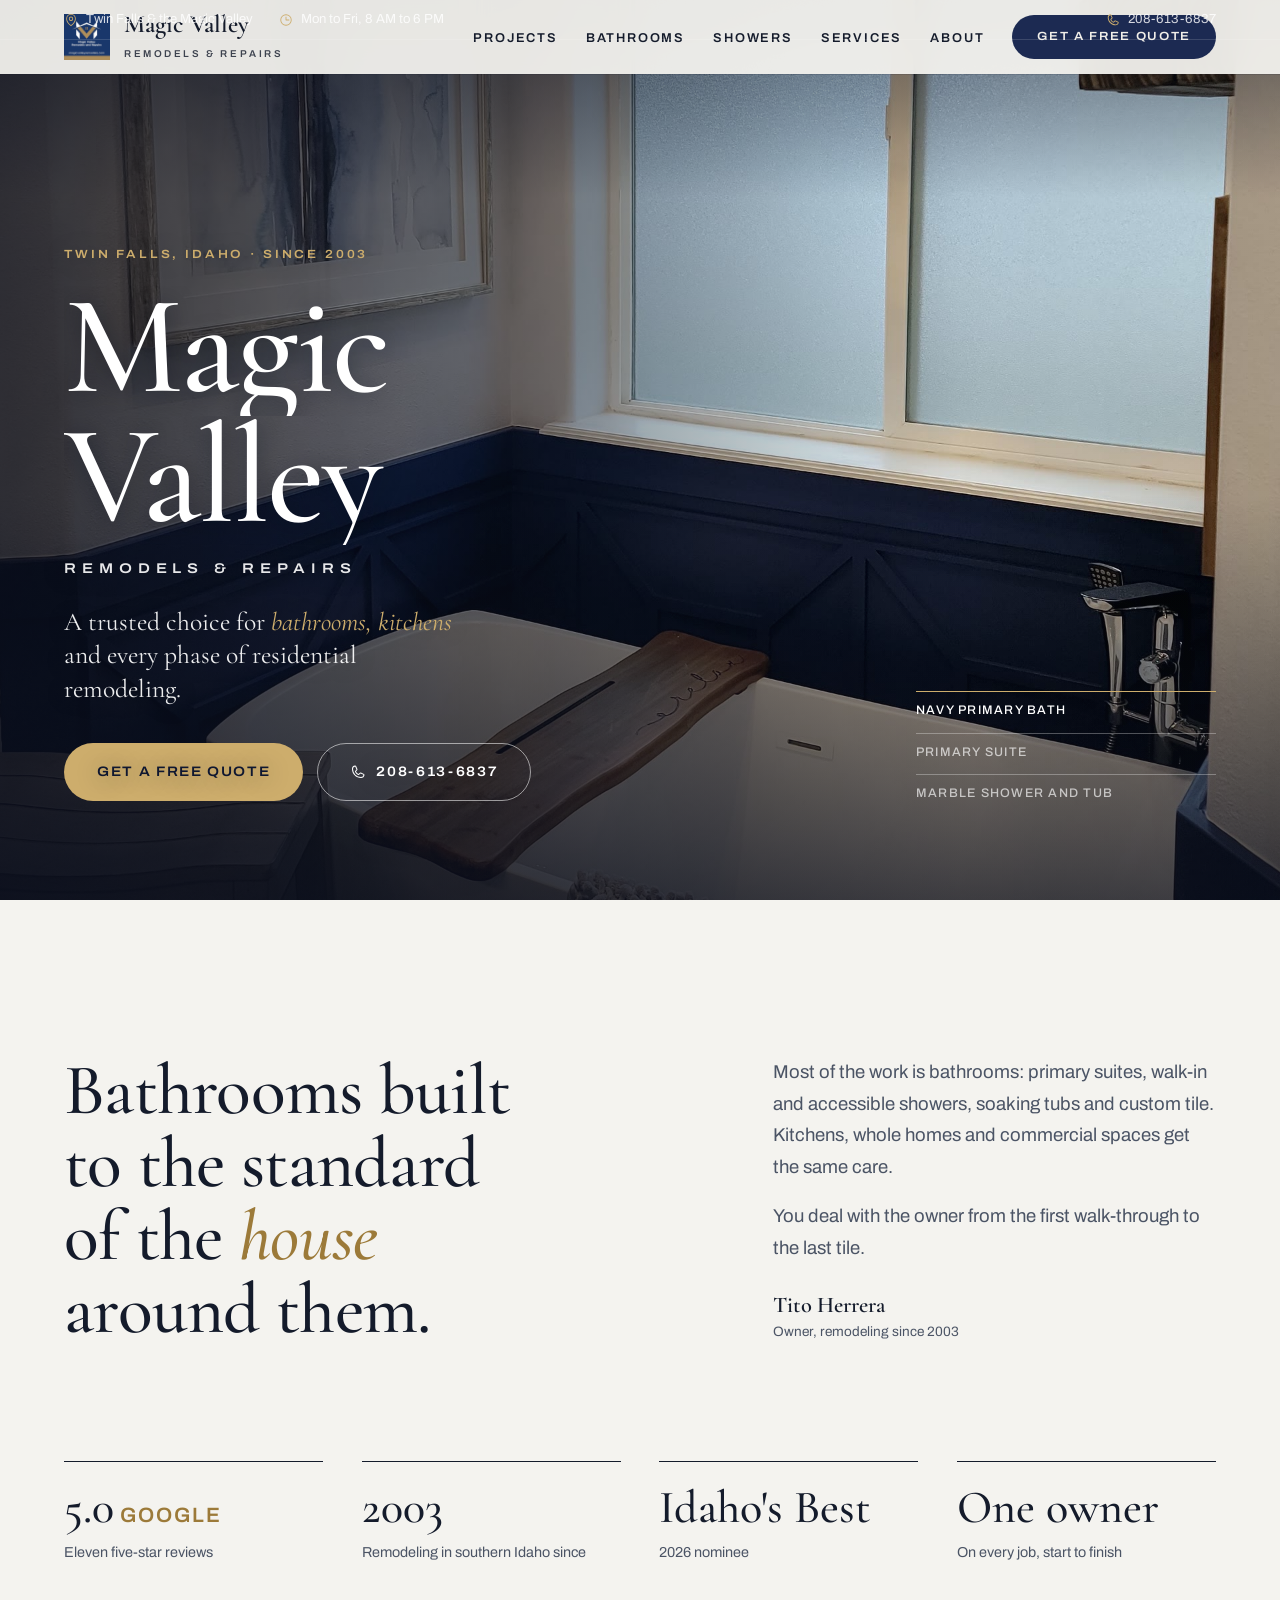
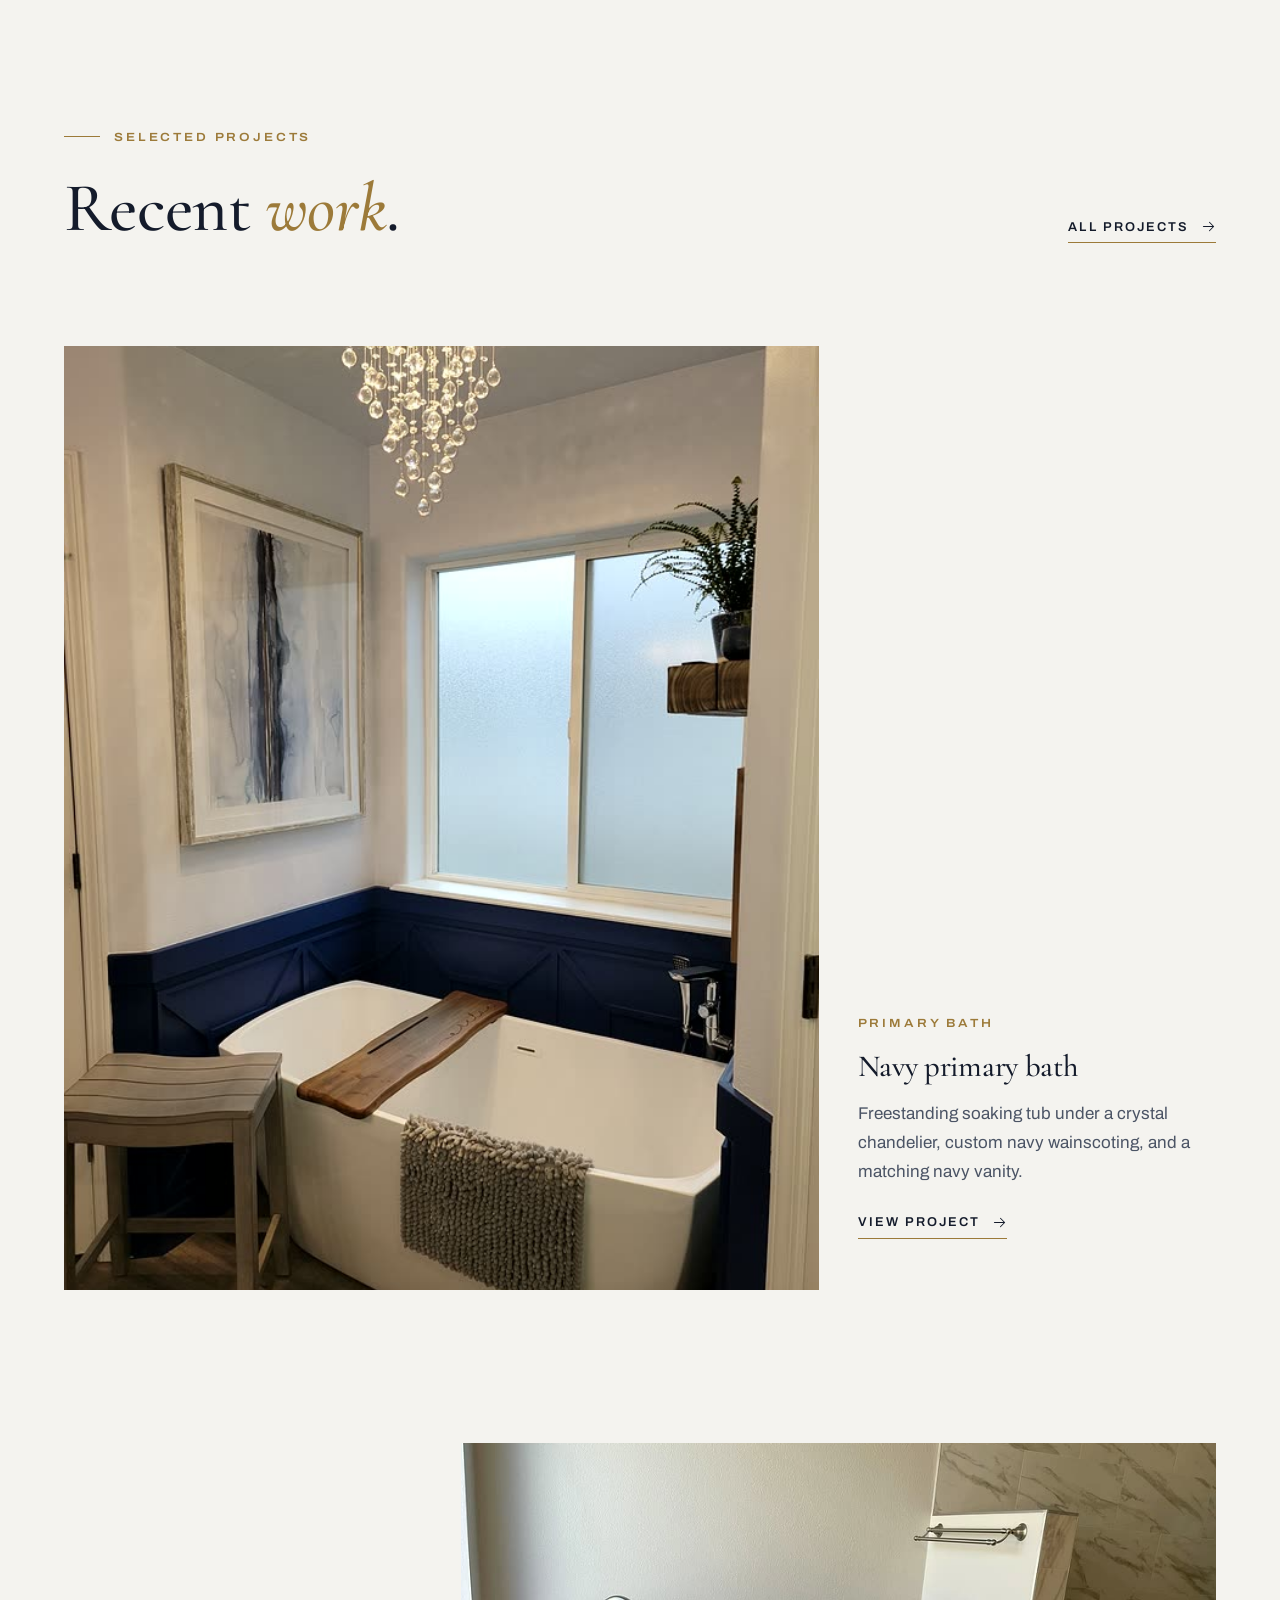
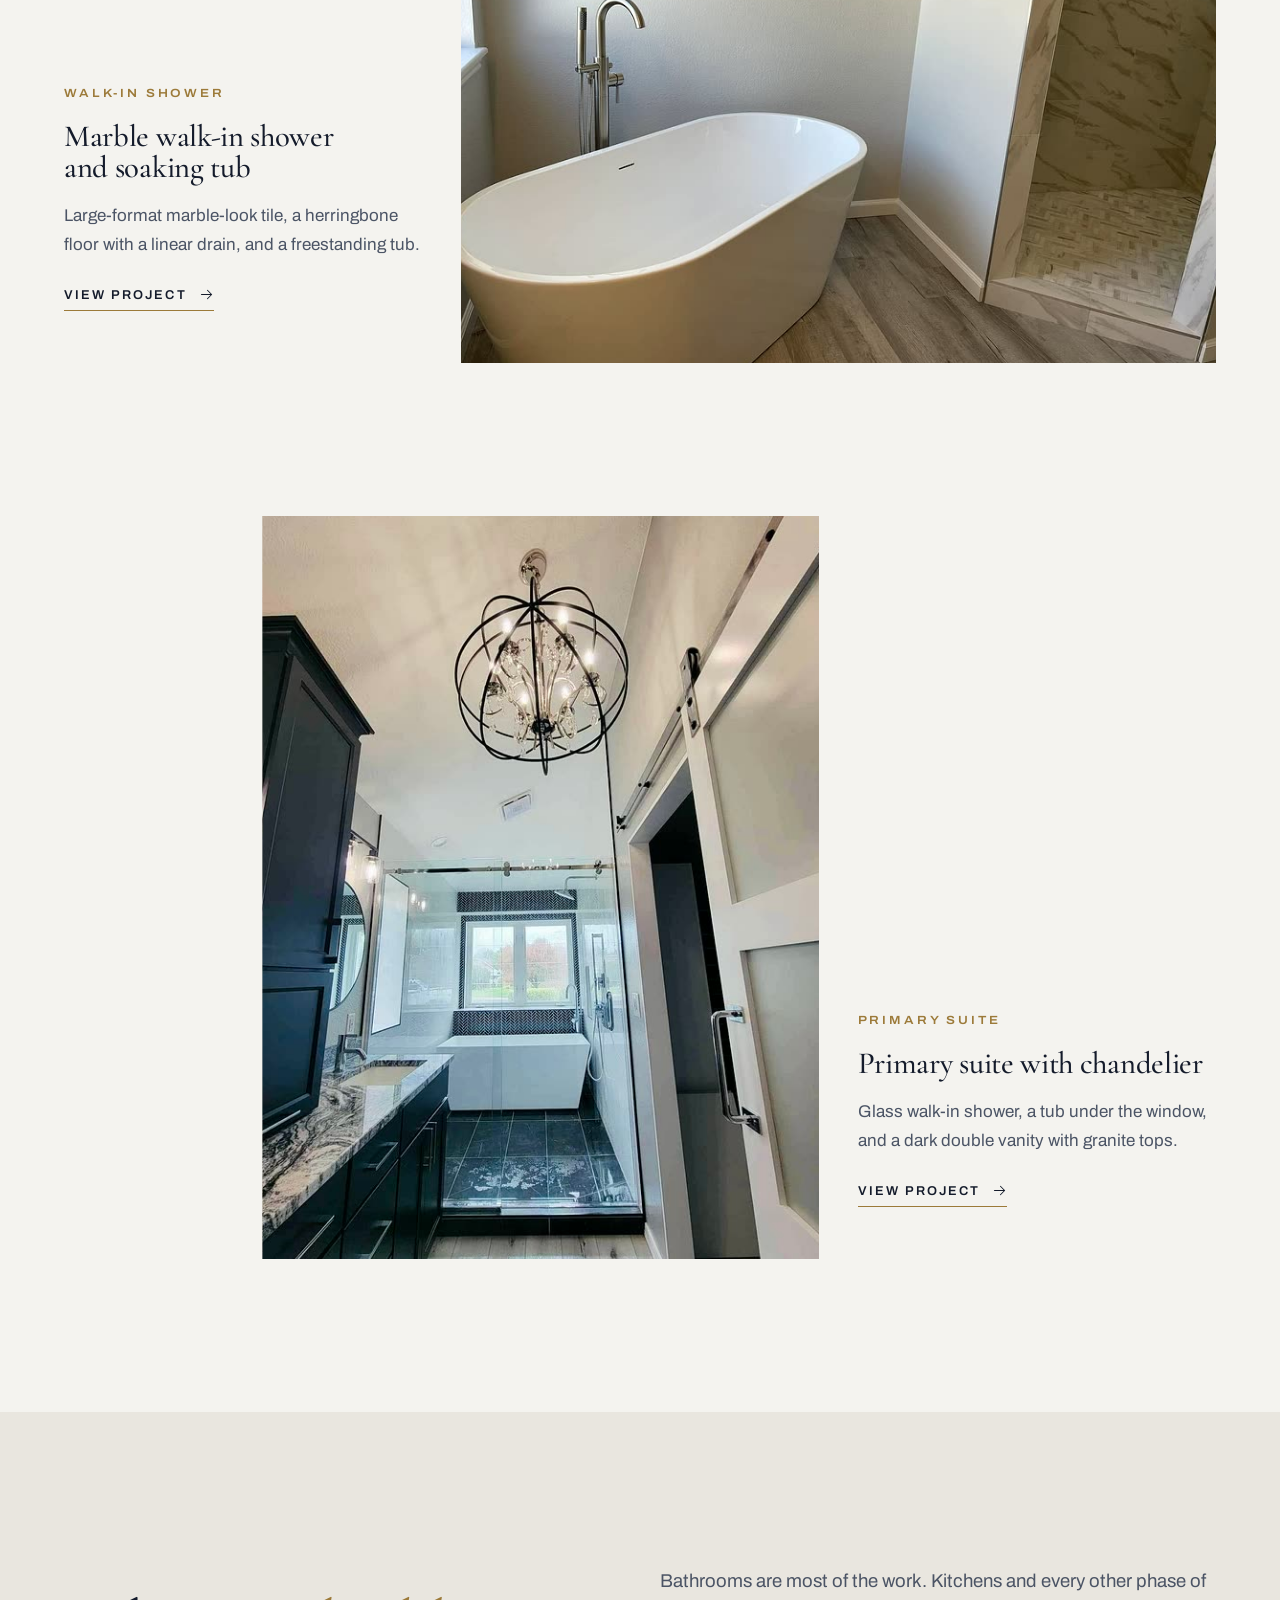
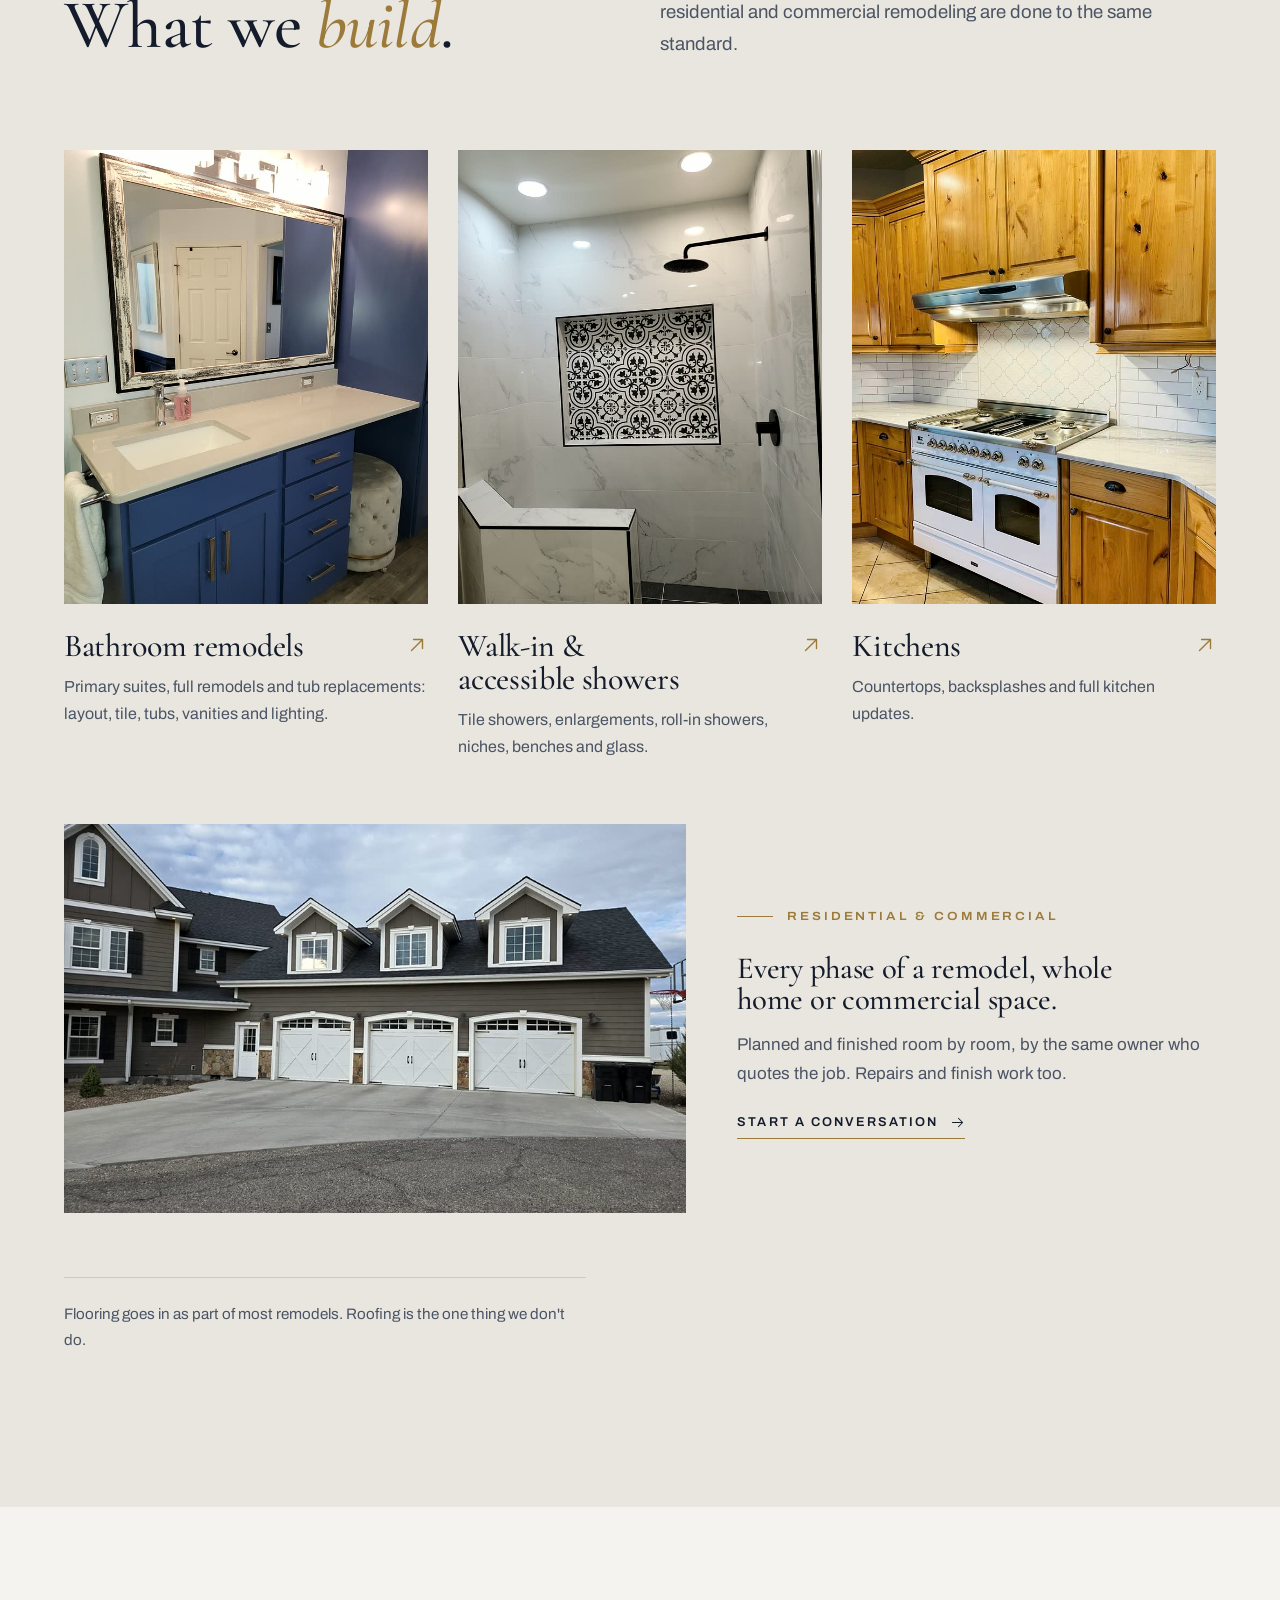
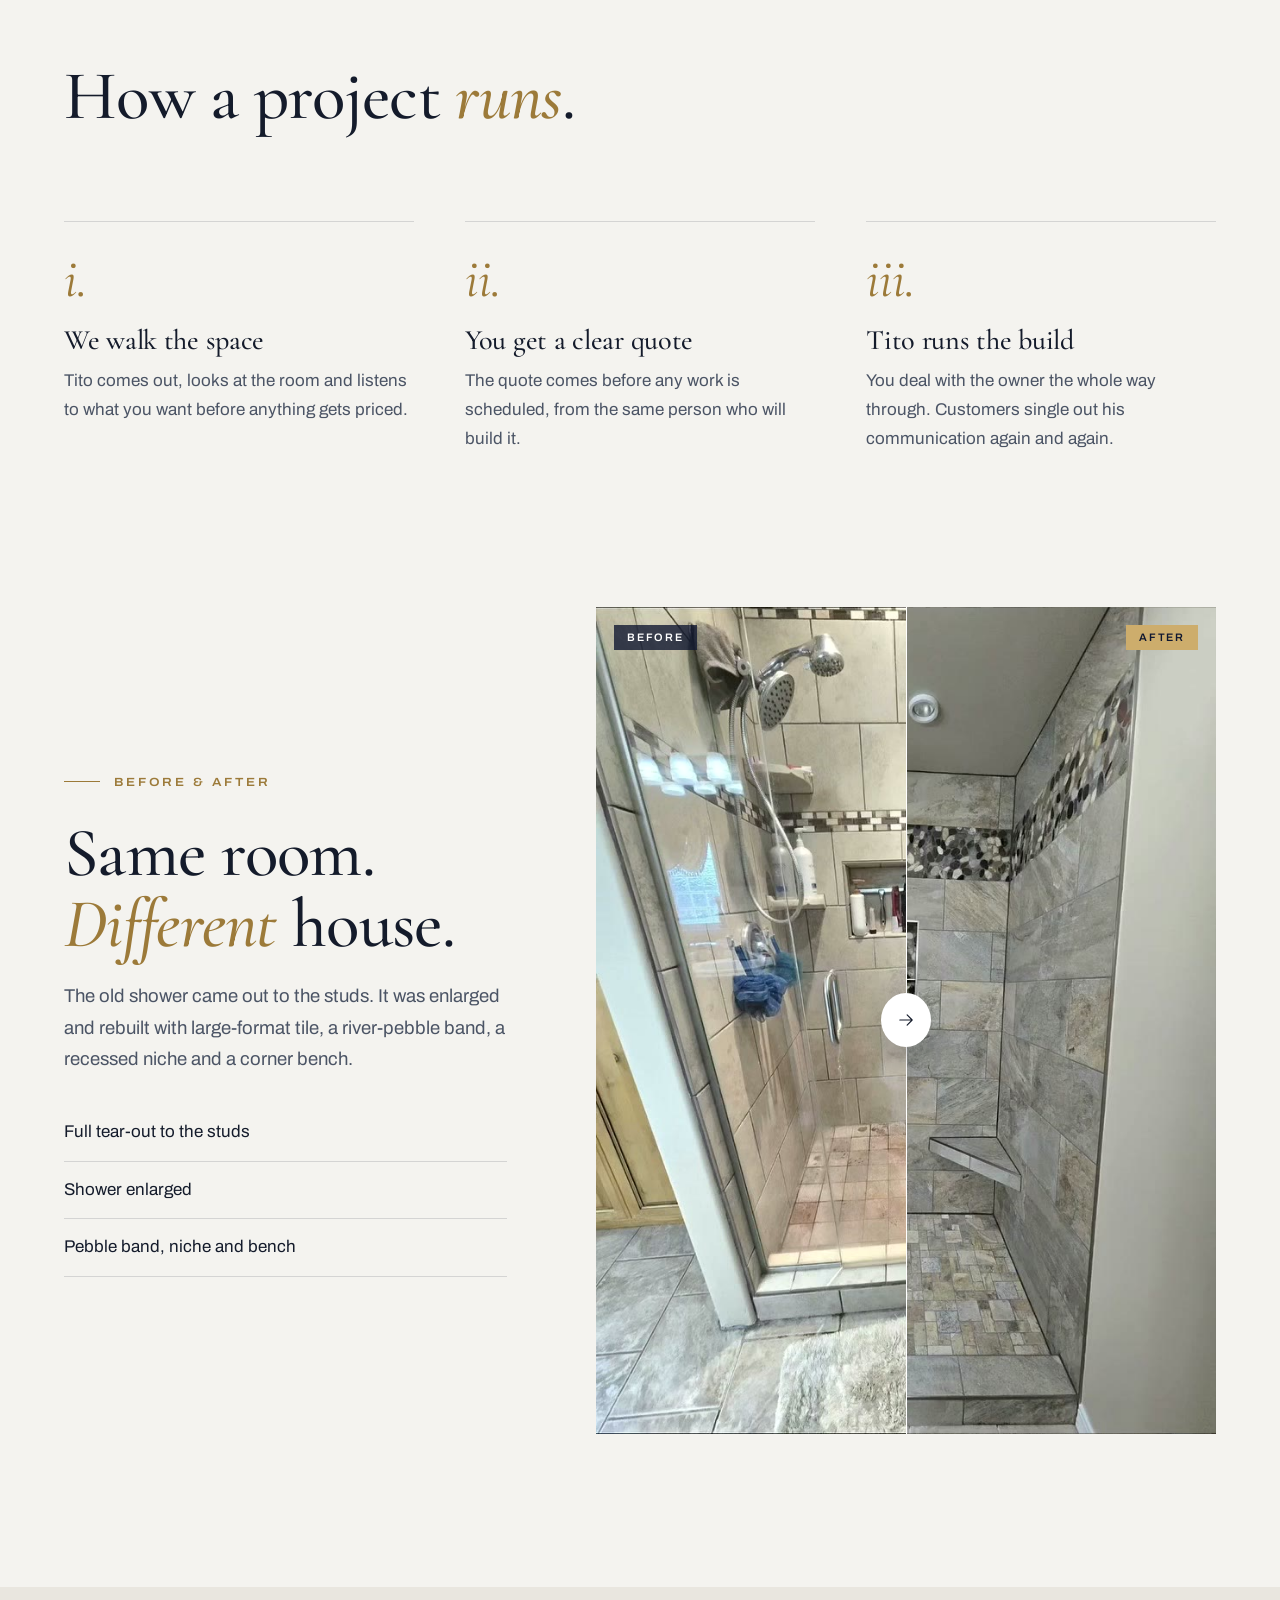
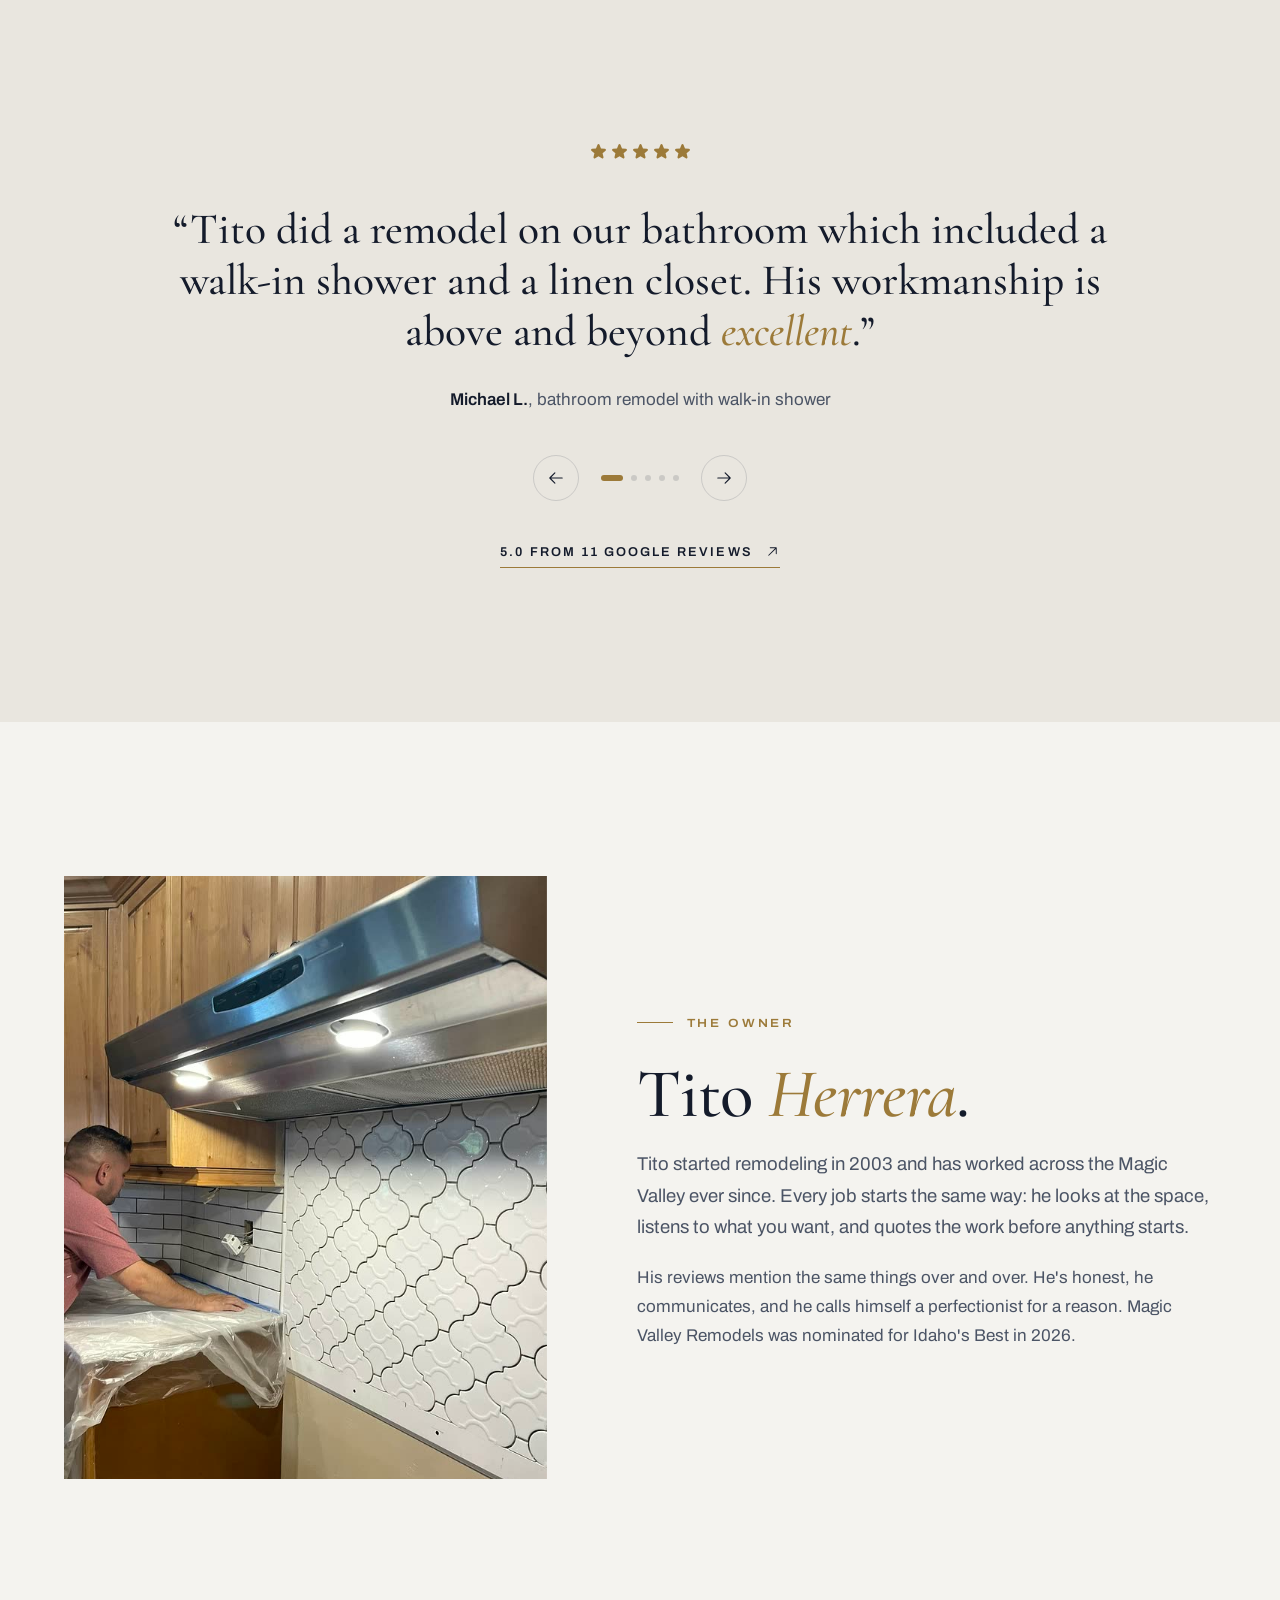
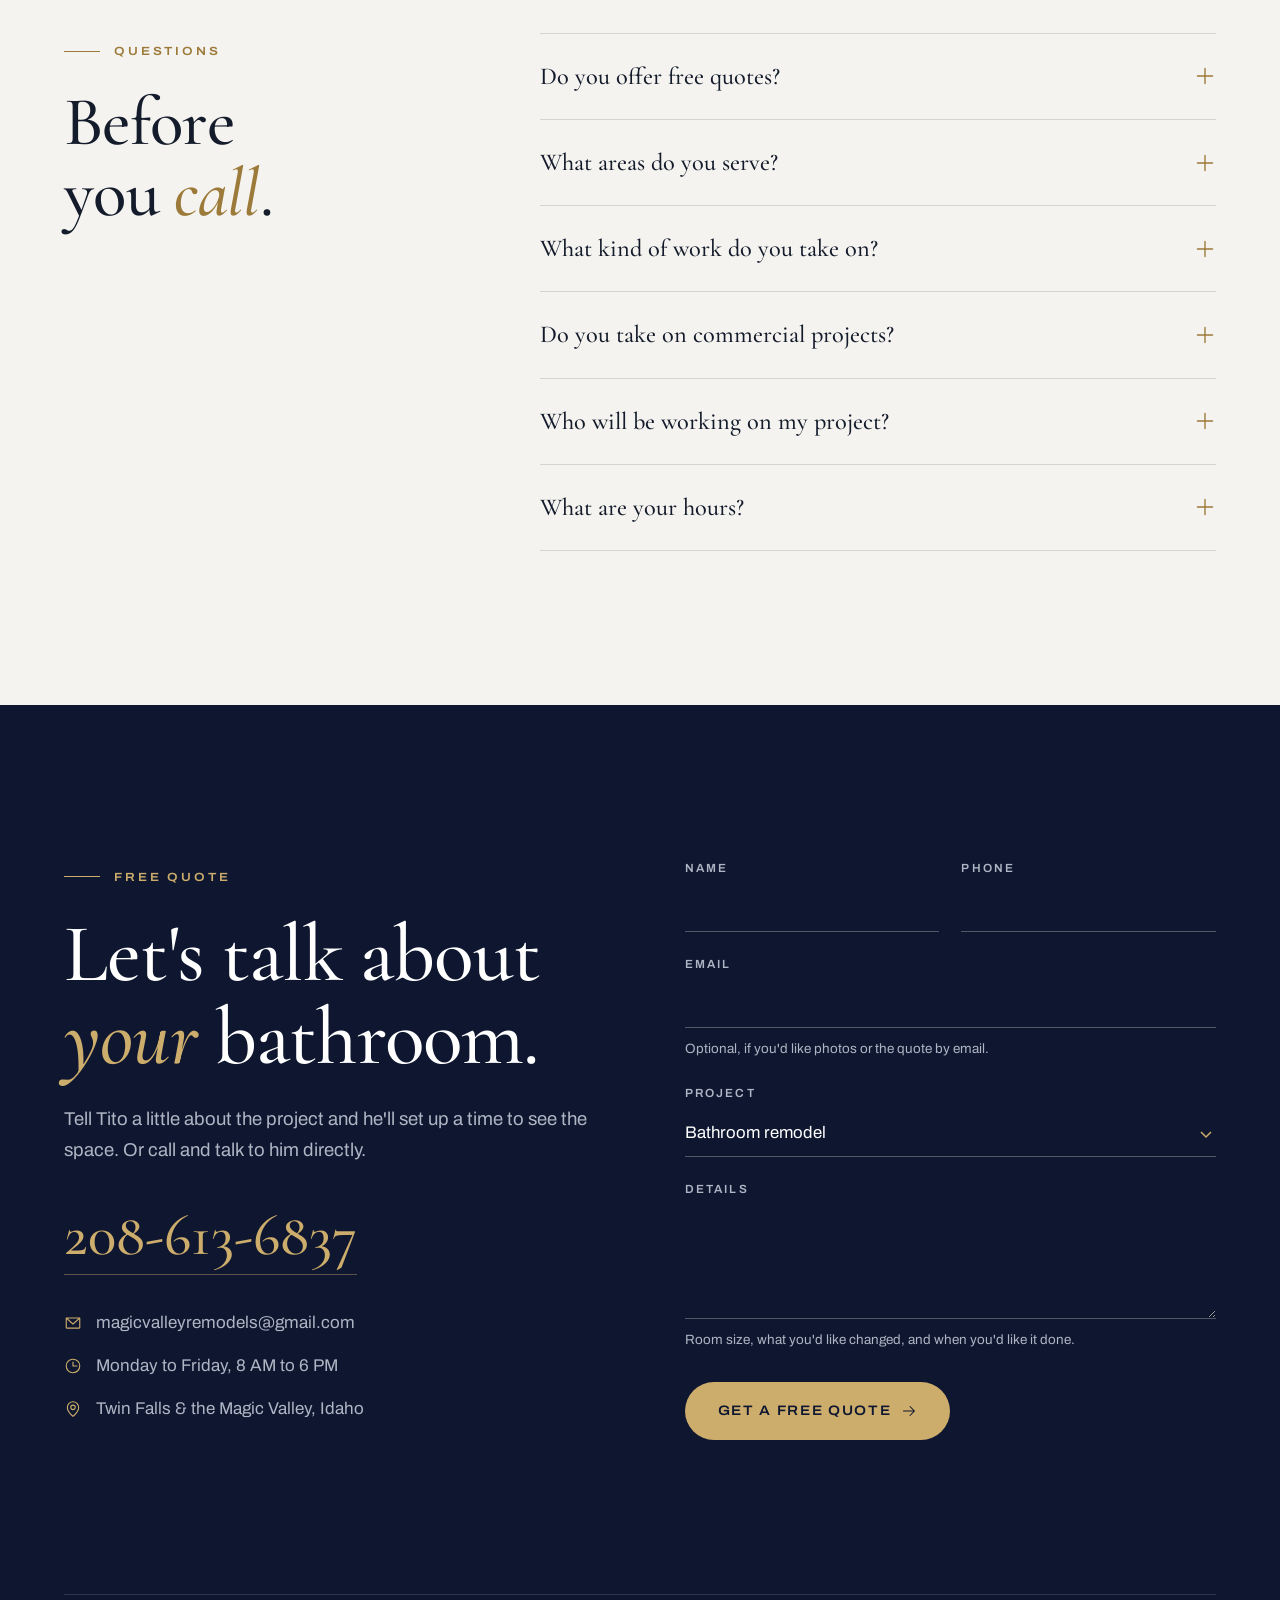
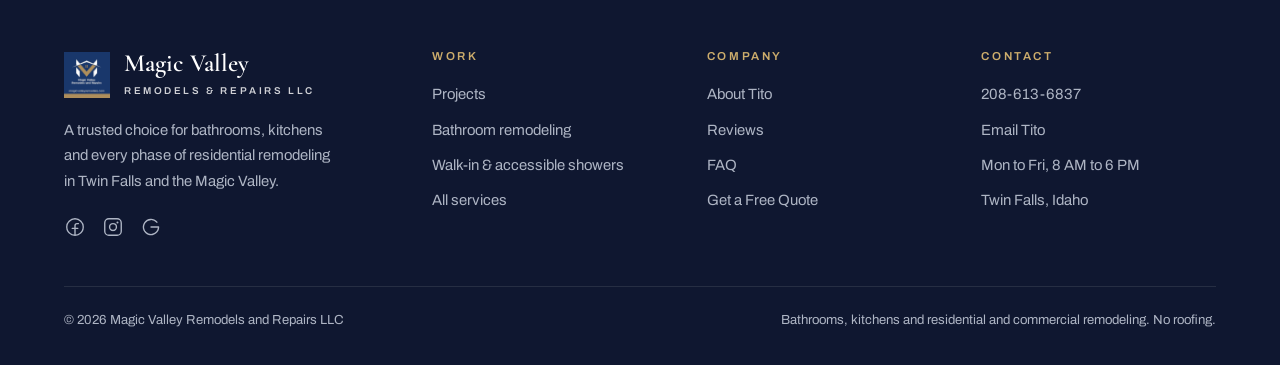
==== index.html @ 1025ddb5 "Hero: swap patterned shower for primary suite chandelier: index.html" ====
<!DOCTYPE html>
<html lang="en">
<head>
  <meta charset="UTF-8">
  <meta name="viewport" content="width=device-width, initial-scale=1.0">
  <title>Bathroom Remodeling Twin Falls, ID | Magic Valley Remodels &amp; Repairs</title>
  <meta name="description" content="A trusted choice for bathrooms, kitchens and every phase of residential and commercial remodeling in Twin Falls and the Magic Valley. Owner Tito Herrera, since 2003. 5.0 on Google. Free quotes: 208-613-6837.">
  <link rel="canonical" href="https://gcwebdesigner1-sudo.github.io/magic-valley-remodels/">
  <meta property="og:type" content="website">
  <meta property="og:site_name" content="Magic Valley Remodels &amp; Repairs">
  <meta property="og:title" content="Bathroom Remodeling Twin Falls, ID | Magic Valley Remodels &amp; Repairs">
  <meta property="og:description" content="A trusted choice for bathrooms, kitchens and every phase of residential and commercial remodeling in Twin Falls and the Magic Valley. Owner Tito Herrera, since 2003. 5.0 on Google. Free quotes: 208-613-6837.">
  <meta property="og:image" content="https://gcwebdesigner1-sudo.github.io/magic-valley-remodels/img/og.jpg">
  <meta property="og:url" content="https://gcwebdesigner1-sudo.github.io/magic-valley-remodels/">
  <meta name="twitter:card" content="summary_large_image">
  <meta name="theme-color" content="#0f1730">
  <meta name="geo.region" content="US-ID">
  <meta name="geo.placename" content="Twin Falls">
  <link rel="icon" href="images/logo.jpg">
  <link rel="preload" href="fonts/cormorant-latin.woff2" as="font" type="font/woff2" crossorigin>
  <link rel="preload" href="fonts/archivo-latin.woff2" as="font" type="font/woff2" crossorigin>
  <link rel="preload" as="image" href="img/hero-navy-wide.jpg" media="(min-aspect-ratio: 4/5)">
  <link rel="preload" as="image" href="img/hero-navy-tall.jpg" media="(max-aspect-ratio: 4/5)">
  <link rel="stylesheet" href="styles.css">
  <script>document.documentElement.classList.add('js')</script>
  <script type="application/ld+json">{"@context": "https://schema.org", "@type": "GeneralContractor", "@id": "https://gcwebdesigner1-sudo.github.io/magic-valley-remodels/#business", "name": "Magic Valley Remodels and Repairs LLC", "alternateName": "Magic Valley Remodels", "slogan": "A trusted choice for bathrooms, kitchens and every phase of residential remodeling.", "url": "https://gcwebdesigner1-sudo.github.io/magic-valley-remodels/", "logo": "https://gcwebdesigner1-sudo.github.io/magic-valley-remodels/images/logo.jpg", "image": ["https://gcwebdesigner1-sudo.github.io/magic-valley-remodels/img/og.jpg", "https://gcwebdesigner1-sudo.github.io/magic-valley-remodels/img/navy-tub.jpg", "https://gcwebdesigner1-sudo.github.io/magic-valley-remodels/img/pattern-niche.jpg", "https://gcwebdesigner1-sudo.github.io/magic-valley-remodels/img/suite-chandelier.jpg"], "description": "Bathroom remodeling, walk-in and accessible tile showers, kitchens, and residential and commercial remodeling in Twin Falls and the Magic Valley, Idaho. Owner Tito Herrera has been remodeling since 2003.", "telephone": "+1-208-613-6837", "email": "magicvalleyremodels@gmail.com", "foundingDate": "2003", "founder": {"@type": "Person", "name": "Tito Herrera"}, "address": {"@type": "PostalAddress", "addressLocality": "Twin Falls", "addressRegion": "ID", "postalCode": "83301", "addressCountry": "US"}, "geo": {"@type": "GeoCoordinates", "latitude": 42.55947, "longitude": -114.44743}, "areaServed": [{"@type": "City", "name": "Twin Falls, Idaho"}, {"@type": "AdministrativeArea", "name": "Magic Valley, Idaho"}], "openingHoursSpecification": [{"@type": "OpeningHoursSpecification", "dayOfWeek": ["Monday", "Tuesday", "Wednesday", "Thursday", "Friday"], "opens": "08:00", "closes": "18:00"}], "aggregateRating": {"@type": "AggregateRating", "ratingValue": "5.0", "reviewCount": "11", "bestRating": "5"}, "sameAs": ["https://www.google.com/maps?cid=8080386999738490906", "https://www.facebook.com/magicvalleyremodelsandrepairs", "https://www.instagram.com/magic_valley_remodels/", "https://www.yelp.com/biz/magic-valley-remodels-and-repairs-twin-falls-2", "https://www.angi.com/companylist/us/id/csi/magic-valley-remodels-and-repairs-reviews-123542163.htm"], "knowsAbout": ["Bathroom remodeling", "Walk-in showers", "Accessible roll-in showers", "Tile installation", "Kitchen remodeling", "Residential remodeling", "Commercial remodeling"], "hasOfferCatalog": {"@type": "OfferCatalog", "name": "Remodeling services", "itemListElement": [{"@type": "Offer", "itemOffered": {"@type": "Service", "name": "Bathroom remodeling", "url": "https://gcwebdesigner1-sudo.github.io/magic-valley-remodels/bathroom-remodeling/"}}, {"@type": "Offer", "itemOffered": {"@type": "Service", "name": "Walk-in and accessible showers", "url": "https://gcwebdesigner1-sudo.github.io/magic-valley-remodels/walk-in-showers/"}}, {"@type": "Offer", "itemOffered": {"@type": "Service", "name": "Kitchen remodeling"}}, {"@type": "Offer", "itemOffered": {"@type": "Service", "name": "Whole-home residential remodeling"}}, {"@type": "Offer", "itemOffered": {"@type": "Service", "name": "Commercial remodeling"}}, {"@type": "Offer", "itemOffered": {"@type": "Service", "name": "Repairs and finish work"}}]}}</script>
  <script type="application/ld+json">{"@context": "https://schema.org", "@type": "WebSite", "name": "Magic Valley Remodels & Repairs", "url": "https://gcwebdesigner1-sudo.github.io/magic-valley-remodels/"}</script>
  <script type="application/ld+json">{"@context": "https://schema.org", "@type": "FAQPage", "mainEntity": [{"@type": "Question", "name": "Do you offer free quotes?", "acceptedAnswer": {"@type": "Answer", "text": "Yes. Call 208-613-6837 or send the form below with a few details, and Tito will set up a time to look at the space."}}, {"@type": "Question", "name": "What areas do you serve?", "acceptedAnswer": {"@type": "Answer", "text": "Twin Falls and the surrounding Magic Valley in southern Idaho."}}, {"@type": "Question", "name": "What kind of work do you take on?", "acceptedAnswer": {"@type": "Answer", "text": "Mostly bathrooms: full remodels, walk-in and accessible showers, tub replacements, tile and vanities. Also kitchens and every phase of residential and commercial remodeling. Flooring goes in as part of most remodels. The one thing he doesn't do is roofing."}}, {"@type": "Question", "name": "Do you take on commercial projects?", "acceptedAnswer": {"@type": "Answer", "text": "Yes. Commercial spaces get the same planning and finish work as a home remodel. Call or send the form with what you have in mind."}}, {"@type": "Question", "name": "Who will be working on my project?", "acceptedAnswer": {"@type": "Answer", "text": "Tito Herrera, the owner, runs the job, and you deal with him directly."}}, {"@type": "Question", "name": "What are your hours?", "acceptedAnswer": {"@type": "Answer", "text": "Monday to Friday, 8 AM to 6 PM. Closed Saturday and Sunday."}}]}</script>
</head>
<body class="home">
  <div class="util"><div class="wrap">
    <div class="grp"><span><svg class="icon" aria-hidden="true"><use href="icons.svg#i-map-pin"/></svg>Twin Falls &amp; the Magic Valley</span><span class="hide-sm"><svg class="icon" aria-hidden="true"><use href="icons.svg#i-clock"/></svg>Mon to Fri, 8 AM to 6 PM</span></div>
    <a href="tel:+12086136837"><svg class="icon" aria-hidden="true"><use href="icons.svg#i-phone"/></svg>208-613-6837</a>
  </div></div>
  <nav class="nav" id="nav" aria-label="Main"><div class="wrap">
    <a class="brand" href="./" aria-label="Magic Valley Remodels and Repairs, home">
      <img src="images/logo.jpg" alt="" width="46" height="46">
      <span><span class="bn">Magic Valley</span><span class="bs">Remodels &amp; Repairs</span></span>
    </a>
    <button class="menu-btn" aria-label="Menu" aria-expanded="false" aria-controls="menu"><svg class="icon i-open" aria-hidden="true"><use href="icons.svg#i-list"/></svg><svg class="icon i-close" aria-hidden="true"><use href="icons.svg#i-x"/></svg></button>
    <ul class="links" id="menu">
      <li><a href="projects/">Projects</a></li>
      <li><a href="bathroom-remodeling/">Bathrooms</a></li>
      <li><a href="walk-in-showers/">Showers</a></li>
      <li><a href="#services">Services</a></li>
      <li><a href="#about">About</a></li>
      <li><a class="btn btn-navy" href="#quote">Get a Free Quote</a></li>
    </ul>
  </div></nav>

  <main>
  <section class="hero" aria-label="Magic Valley Remodels and Repairs">
    <span id="top-sentinel" style="position:absolute;top:60px;left:0;width:1px;height:1px"></span>
    <div class="slide on"><picture><source media="(max-aspect-ratio: 4/5)" srcset="img/hero-navy-tall.jpg"><img src="img/hero-navy-wide.jpg" alt="Navy primary bath with freestanding tub" fetchpriority="high"></picture></div>
    <div class="slide"><picture><source media="(max-aspect-ratio: 4/5)" srcset="img/hero-suite-tall.jpg"><img src="img/hero-suite-wide.jpg" alt="Primary suite with orb chandelier, glass shower and freestanding tub" loading="lazy" fetchpriority="low"></picture></div>
    <div class="slide"><picture><source media="(max-aspect-ratio: 4/5)" srcset="img/hero-marble-tall.jpg"><img src="img/hero-marble-wide.jpg" alt="Freestanding tub beside a marble-look walk-in shower" loading="lazy" fetchpriority="low"></picture></div>
    <div class="hero-copy"><div class="wrap">
      <span class="caps loc">Twin Falls, Idaho &middot; Since 2003</span>
      <h1><span class="ln"><span>Magic</span></span><span class="ln"><span>Valley</span></span><span class="trade">Remodels &amp; Repairs</span></h1>
      <p class="promise">A trusted choice for <em>bathrooms, kitchens</em> and every phase of residential remodeling.</p>
      <div class="ctas">
        <a class="btn btn-gold" href="#quote">Get a Free Quote</a>
        <a class="btn btn-ghost" href="tel:+12086136837"><svg class="icon" aria-hidden="true"><use href="icons.svg#i-phone"/></svg>208-613-6837</a>
      </div>
    </div></div>
    <div class="reel" aria-label="Featured rooms">
      <button type="button" aria-pressed="true"><span class="bar"><i></i></span>Navy primary bath</button>
      <button type="button" aria-pressed="false"><span class="bar"><i></i></span>Primary suite</button>
      <button type="button" aria-pressed="false"><span class="bar"><i></i></span>Marble shower and tub</button>
    </div>
  </section>

  <section class="intro sec">
    <div class="wrap">
      <div class="intro-grid">
        <h2 data-r>Bathrooms built to the standard of the <em>house</em> around them.</h2>
        <div data-r data-d="1">
          <p class="lead">Most of the work is bathrooms: primary suites, walk-in and accessible showers, soaking tubs and custom tile. Kitchens, whole homes and commercial spaces get the same care.</p>
          <p class="lead" style="margin-top:18px">You deal with the owner from the first walk-through to the last tile.</p>
          <div class="sig"><div><b>Tito Herrera</b><span>Owner, remodeling since 2003</span></div></div>
        </div>
      </div>
      <div class="creds">
        <div data-r><strong>5.0<small>GOOGLE</small></strong><span>Eleven five-star reviews</span></div>
        <div data-r data-d="1"><strong>2003</strong><span>Remodeling in southern Idaho since</span></div>
        <div data-r data-d="2"><strong>Idaho's Best</strong><span>2026 nominee</span></div>
        <div data-r data-d="3"><strong>One owner</strong><span>On every job, start to finish</span></div>
      </div>
    </div>
  </section>

  <section class="sec" style="padding-top:0" id="work">
    <div class="wrap">
      <div class="fp-head">
        <div data-r><span class="caps label">Selected projects</span><h2>Recent <em>work</em>.</h2></div>
        <a class="more" href="projects/" data-r>All projects <svg class="icon" aria-hidden="true"><use href="icons.svg#i-arrow-right"/></svg></a>
      </div>
      <article class="fp fp-a">
        <div class="ph" data-r="mask"><div class="pl"><img src="img/navy-tub-s.jpg" srcset="img/navy-tub-s.jpg 900w, img/navy-tub.jpg 1800w" sizes="(max-width: 900px) 100vw, 60vw" alt="Navy primary bath with freestanding tub and crystal chandelier" loading="lazy"></div></div>
        <div class="txt" data-r>
          <span class="caps">Primary bath</span>
          <h3>Navy primary bath</h3>
          <p>Freestanding soaking tub under a crystal chandelier, custom navy wainscoting, and a matching navy vanity.</p>
          <a class="more" href="projects/#navy">View project <svg class="icon" aria-hidden="true"><use href="icons.svg#i-arrow-right"/></svg></a>
        </div>
      </article>
      <article class="fp fp-b">
        <div class="txt" data-r>
          <span class="caps">Walk-in shower</span>
          <h3>Marble walk-in shower and soaking tub</h3>
          <p>Large-format marble-look tile, a herringbone floor with a linear drain, and a freestanding tub.</p>
          <a class="more" href="projects/#marble">View project <svg class="icon" aria-hidden="true"><use href="icons.svg#i-arrow-right"/></svg></a>
        </div>
        <div class="ph" data-r="mask"><div class="pl"><img src="img/marble-tub-s.jpg" srcset="img/marble-tub-s.jpg 900w, img/marble-tub.jpg 1800w" sizes="(max-width: 900px) 100vw, 66vw" alt="Freestanding tub beside a marble-look walk-in shower" loading="lazy"></div></div>
      </article>
      <article class="fp fp-c">
        <div class="ph" data-r="mask"><div class="pl"><img src="img/suite-chandelier-s.jpg" srcset="img/suite-chandelier-s.jpg 900w, img/suite-chandelier.jpg 1800w" sizes="(max-width: 900px) 100vw, 50vw" alt="Primary suite with orb chandelier, glass shower and dark double vanity" loading="lazy"></div></div>
        <div class="txt" data-r>
          <span class="caps">Primary suite</span>
          <h3>Primary suite with chandelier</h3>
          <p>Glass walk-in shower, a tub under the window, and a dark double vanity with granite tops.</p>
          <a class="more" href="projects/#suite">View project <svg class="icon" aria-hidden="true"><use href="icons.svg#i-arrow-right"/></svg></a>
        </div>
      </article>
    </div>
  </section>

  <section class="svc sec" id="services">
    <div class="wrap">
      <div class="svc-head">
        <h2 data-r>What we <em>build</em>.</h2>
        <p class="lead" data-r data-d="1">Bathrooms are most of the work. Kitchens and every other phase of residential and commercial remodeling are done to the same standard.</p>
      </div>
      <div class="svc-grid">
        <a class="card" href="bathroom-remodeling/" data-r><div class="ph"><img src="img/navy-vanity-s.jpg" srcset="img/navy-vanity-s.jpg 900w, img/navy-vanity.jpg 1800w" sizes="(max-width: 900px) 100vw, 33vw" alt="Navy vanity with quartz top" loading="lazy"></div><h3>Bathroom remodels <svg class="icon" aria-hidden="true"><use href="icons.svg#i-arrow-up-right"/></svg></h3><p>Primary suites, full remodels and tub replacements: layout, tile, tubs, vanities and lighting.</p></a>
        <a class="card" href="walk-in-showers/" data-r data-d="1"><div class="ph"><img src="img/pattern-niche-s.jpg" srcset="img/pattern-niche-s.jpg 900w, img/pattern-niche.jpg 1800w" sizes="(max-width: 900px) 100vw, 33vw" alt="Walk-in shower with patterned tile niche" loading="lazy"></div><h3>Walk-in &amp; accessible showers <svg class="icon" aria-hidden="true"><use href="icons.svg#i-arrow-up-right"/></svg></h3><p>Tile showers, enlargements, roll-in showers, niches, benches and glass.</p></a>
        <a class="card" href="#quote" data-r data-d="2"><div class="ph"><img src="img/kitchen-range-s.jpg" srcset="img/kitchen-range-s.jpg 900w, img/kitchen-range.jpg 1800w" sizes="(max-width: 900px) 100vw, 33vw" alt="Kitchen with new counters and tile backsplash" loading="lazy"></div><h3>Kitchens <svg class="icon" aria-hidden="true"><use href="icons.svg#i-arrow-up-right"/></svg></h3><p>Countertops, backsplashes and full kitchen updates.</p></a>
      </div>
      <a class="svc-wide" href="#quote" data-r>
        <div class="ph"><img src="img/home-exterior-s.jpg" srcset="img/home-exterior-s.jpg 900w, img/home-exterior.jpg 1800w" sizes="(max-width: 900px) 100vw, 55vw" alt="Large residential project with three-car garage" loading="lazy"></div>
        <div><span class="caps label">Residential &amp; commercial</span><h3>Every phase of a remodel, whole home or commercial space.</h3><p>Planned and finished room by room, by the same owner who quotes the job. Repairs and finish work too.</p><span class="more" style="margin-top:26px">Start a conversation <svg class="icon" aria-hidden="true"><use href="icons.svg#i-arrow-right"/></svg></span></div>
      </a>
      <p class="svc-note">Flooring goes in as part of most remodels. Roofing is the one thing we don't do.</p>
    </div>
  </section>

  <section class="sec">
    <div class="wrap">
      <h2 data-r>How a project <em>runs</em>.</h2>
      <div class="steps">
        <div class="step" data-r><span class="num">i.</span><h3>We walk the space</h3><p>Tito comes out, looks at the room and listens to what you want before anything gets priced.</p></div>
        <div class="step" data-r data-d="1"><span class="num">ii.</span><h3>You get a clear quote</h3><p>The quote comes before any work is scheduled, from the same person who will build it.</p></div>
        <div class="step" data-r data-d="2"><span class="num">iii.</span><h3>Tito runs the build</h3><p>You deal with the owner the whole way through. Customers single out his communication again and again.</p></div>
      </div>
    </div>
  </section>

  <section class="sec" style="padding-top:0">
    <div class="wrap ba-grid">
      <div data-r>
        <span class="caps label">Before &amp; after</span>
        <h2>Same room. <em>Different</em> house.</h2>
        <p class="lead" style="margin-top:22px">The old shower came out to the studs. It was enlarged and rebuilt with large-format tile, a river-pebble band, a recessed niche and a corner bench.</p>
        <ul><li>Full tear-out to the studs</li><li>Shower enlarged</li><li>Pebble band, niche and bench</li></ul>
      </div>
      <figure class="compare" data-compare>
          <img src="img/shower-before.jpg" alt="Shower before the remodel, with dated tile and a framed glass door" loading="lazy">
          <span class="tag tag-b">Before</span>
          <div class="after"><img src="img/shower-after.jpg" alt="The same shower after: walk-in tile shower with pebble band, niche and corner bench" loading="lazy"><span class="tag">After</span></div>
          <button class="handle" aria-label="Drag or use arrow keys to compare before and after"><span><svg class="icon" aria-hidden="true"><use href="icons.svg#i-arrow-right"/></svg></span></button>
        </figure>
    </div>
  </section>

  <section class="words sec" id="reviews">
    <div class="wrap">
      <div data-r><span class="stars" role="img" aria-label="5 out of 5 stars"><svg class="icon" aria-hidden="true"><use href="icons.svg#i-star"/></svg><svg class="icon" aria-hidden="true"><use href="icons.svg#i-star"/></svg><svg class="icon" aria-hidden="true"><use href="icons.svg#i-star"/></svg><svg class="icon" aria-hidden="true"><use href="icons.svg#i-star"/></svg><svg class="icon" aria-hidden="true"><use href="icons.svg#i-star"/></svg></span></div>
      <div class="quotes" data-r>
        <figure class="q on">
          <blockquote class="quote-text">&ldquo;Tito did a remodel on our bathroom which included a walk-in shower and a linen closet. His workmanship is above and beyond <em>excellent</em>.&rdquo;</blockquote>
          <figcaption><b>Michael L.</b>, bathroom remodel with walk-in shower</figcaption>
        </figure>
        <figure class="q">
          <blockquote class="quote-text">&ldquo;As a retired contractor, I was looking for someone with expertise in bathroom remodeling. I found that in <em>Tito Herrera</em>.&rdquo;</blockquote>
          <figcaption><b>Steve J.</b>, retired contractor, bathroom remodel</figcaption>
        </figure>
        <figure class="q">
          <blockquote class="quote-text">&ldquo;Tito does the <em>highest quality work</em> that I've ever seen, he is trustworthy, and his communication is great.&rdquo;</blockquote>
          <figcaption><b>Lane D.</b>, Google review</figcaption>
        </figure>
        <figure class="q">
          <blockquote class="quote-text">&ldquo;Tito did an amazing job replacing my old tub and shower. It looks <em>beautiful</em>, I love it.&rdquo;</blockquote>
          <figcaption><b>Jamie S.</b>, tub and shower replacement</figcaption>
        </figure>
        <figure class="q">
          <blockquote class="quote-text">&ldquo;He is very professional, honest, and helpful. His work is <em>superb</em>.&rdquo;</blockquote>
          <figcaption><b>Ronald T.</b>, bathrooms and bedroom flooring</figcaption>
        </figure>
      </div>
      <div class="q-nav"><button class="prev" type="button" aria-label="Previous review"><svg class="icon" aria-hidden="true"><use href="icons.svg#i-arrow-right"/></svg></button><div class="q-dots"><i class=on></i><i></i><i></i><i></i><i></i></div><button class="next" type="button" aria-label="Next review"><svg class="icon" aria-hidden="true"><use href="icons.svg#i-arrow-right"/></svg></button></div>
      <p class="src"><a class="more" href="https://www.google.com/maps?cid=8080386999738490906" target="_blank" rel="noopener">5.0 from 11 Google reviews <svg class="icon" aria-hidden="true"><use href="icons.svg#i-arrow-up-right"/></svg></a></p>
    </div>
  </section>

  <section class="about sec" id="about">
    <div class="wrap about-grid">
      <div class="ph" data-r="mask"><img src="img/tito-tile-s.jpg" srcset="img/tito-tile-s.jpg 900w, img/tito-tile.jpg 1800w" sizes="(max-width: 900px) 100vw, 45vw" alt="Tito Herrera setting a tile backsplash" loading="lazy"></div>
      <div data-r data-d="1">
        <span class="caps label">The owner</span>
        <h2>Tito <em>Herrera</em>.</h2>
        <p class="lead">Tito started remodeling in 2003 and has worked across the Magic Valley ever since. Every job starts the same way: he looks at the space, listens to what you want, and quotes the work before anything starts.</p>
        <p>His reviews mention the same things over and over. He's honest, he communicates, and he calls himself a perfectionist for a reason. Magic Valley Remodels was nominated for Idaho's Best in 2026.</p>
      </div>
    </div>
  </section>

  <section class="faq sec" id="faq" style="padding-top:0">
    <div class="wrap faq-grid">
      <div data-r><span class="caps label">Questions</span><h2>Before you <em>call</em>.</h2></div>
      <div data-r data-d="1">
        <details>
          <summary>Do you offer free quotes?<svg class="icon" aria-hidden="true"><use href="icons.svg#i-plus"/></svg></summary>
          <p>Yes. Call 208-613-6837 or send the form below with a few details, and Tito will set up a time to look at the space.</p>
        </details>
        <details>
          <summary>What areas do you serve?<svg class="icon" aria-hidden="true"><use href="icons.svg#i-plus"/></svg></summary>
          <p>Twin Falls and the surrounding Magic Valley in southern Idaho.</p>
        </details>
        <details>
          <summary>What kind of work do you take on?<svg class="icon" aria-hidden="true"><use href="icons.svg#i-plus"/></svg></summary>
          <p>Mostly bathrooms: full remodels, walk-in and accessible showers, tub replacements, tile and vanities. Also kitchens and every phase of residential and commercial remodeling. Flooring goes in as part of most remodels. The one thing he doesn't do is roofing.</p>
        </details>
        <details>
          <summary>Do you take on commercial projects?<svg class="icon" aria-hidden="true"><use href="icons.svg#i-plus"/></svg></summary>
          <p>Yes. Commercial spaces get the same planning and finish work as a home remodel. Call or send the form with what you have in mind.</p>
        </details>
        <details>
          <summary>Who will be working on my project?<svg class="icon" aria-hidden="true"><use href="icons.svg#i-plus"/></svg></summary>
          <p>Tito Herrera, the owner, runs the job, and you deal with him directly.</p>
        </details>
        <details>
          <summary>What are your hours?<svg class="icon" aria-hidden="true"><use href="icons.svg#i-plus"/></svg></summary>
          <p>Monday to Friday, 8 AM to 6 PM. Closed Saturday and Sunday.</p>
        </details>
      </div>
    </div>
  </section>
  </main>

  <section class="cta sec" id="quote" style="padding-bottom:0">
    <div class="wrap">
      <div class="cta-grid">
        <div data-r>
          <span class="caps label" style="color:var(--gold-soft)">Free quote</span>
          <h2>Let's talk about <em>your</em> bathroom.</h2>
          <p class="lead">Tell Tito a little about the project and he'll set up a time to see the space. Or call and talk to him directly.</p>
          <a class="phone-xl" href="tel:+12086136837">208-613-6837</a>
          <ul class="contact">
            <li><svg class="icon" aria-hidden="true"><use href="icons.svg#i-envelope-simple"/></svg><a href="mailto:magicvalleyremodels@gmail.com">magicvalleyremodels@gmail.com</a></li>
            <li><svg class="icon" aria-hidden="true"><use href="icons.svg#i-clock"/></svg>Monday to Friday, 8 AM to 6 PM</li>
            <li><svg class="icon" aria-hidden="true"><use href="icons.svg#i-map-pin"/></svg>Twin Falls &amp; the Magic Valley, Idaho</li>
          </ul>
        </div>
        <form class="form" data-r data-d="1" action="https://formsubmit.co/magicvalleyremodels@gmail.com" method="POST">
          <input type="hidden" name="_subject" value="New quote request from the website">
          <input type="hidden" name="_template" value="table">
          <input type="text" name="_honey" class="hp" tabindex="-1" autocomplete="off" aria-hidden="true">
          <div class="row">
            <div class="field"><label for="f-name">Name</label><input id="f-name" name="Name" autocomplete="name" required></div>
            <div class="field"><label for="f-phone">Phone</label><input id="f-phone" name="Phone" type="tel" autocomplete="tel" required></div>
          </div>
          <div class="field"><label for="f-email">Email</label><input id="f-email" name="email" type="email" autocomplete="email"><span class="hint">Optional, if you'd like photos or the quote by email.</span></div>
          <div class="field"><label for="f-project">Project</label>
            <select id="f-project" name="Project">
              <option>Bathroom remodel</option><option>Walk-in or accessible shower</option><option>Tub replacement</option>
              <option>Kitchen</option><option>Whole-home remodel</option><option>Commercial project</option><option>Repair or other</option>
            </select>
          </div>
          <div class="field"><label for="f-details">Details</label><textarea id="f-details" name="Details" rows="4"></textarea><span class="hint">Room size, what you'd like changed, and when you'd like it done.</span></div>
          <button class="btn btn-gold" type="submit">Get a Free Quote <svg class="icon" aria-hidden="true"><use href="icons.svg#i-arrow-right"/></svg></button>
        </form>
      </div>
      <footer class="foot">
        <div>
          <a class="brand" href="./"><img src="images/logo.jpg" alt="" width="46" height="46"><span><span class="bn">Magic Valley</span><span class="bs">Remodels &amp; Repairs LLC</span></span></a>
          <p class="tag">A trusted choice for bathrooms, kitchens and every phase of residential remodeling in Twin Falls and the Magic Valley.</p>
          <div class="socials">
            <a href="https://www.facebook.com/magicvalleyremodelsandrepairs" target="_blank" rel="noopener" aria-label="Facebook"><svg class="icon" aria-hidden="true"><use href="icons.svg#i-facebook-logo"/></svg></a>
            <a href="https://www.instagram.com/magic_valley_remodels/" target="_blank" rel="noopener" aria-label="Instagram"><svg class="icon" aria-hidden="true"><use href="icons.svg#i-instagram-logo"/></svg></a>
            <a href="https://www.google.com/maps?cid=8080386999738490906" target="_blank" rel="noopener" aria-label="Google reviews"><svg class="icon" aria-hidden="true"><use href="icons.svg#i-google-logo"/></svg></a>
          </div>
        </div>
        <div><h4>Work</h4><ul>
          <li><a href="projects/">Projects</a></li>
          <li><a href="bathroom-remodeling/">Bathroom remodeling</a></li>
          <li><a href="walk-in-showers/">Walk-in &amp; accessible showers</a></li>
          <li><a href="#services">All services</a></li></ul></div>
        <div><h4>Company</h4><ul>
          <li><a href="#about">About Tito</a></li>
          <li><a href="#reviews">Reviews</a></li>
          <li><a href="#faq">FAQ</a></li>
          <li><a href="#quote">Get a Free Quote</a></li></ul></div>
        <div><h4>Contact</h4><ul>
          <li><a href="tel:+12086136837">208-613-6837</a></li>
          <li><a href="mailto:magicvalleyremodels@gmail.com">Email Tito</a></li>
          <li>Mon to Fri, 8 AM to 6 PM</li>
          <li>Twin Falls, Idaho</li></ul></div>
      </footer>
      <div class="legal"><span>&copy; <span id="year">2026</span> Magic Valley Remodels and Repairs LLC</span><span>Bathrooms, kitchens and residential and commercial remodeling. No roofing.</span></div>
    </div>
  </section>

  <script src="main.js" defer></script>
</body>
</html>
---- styles.css ----
/* Magic Valley Remodels & Repairs
   Editorial, light, architectural. Stone-white paper, navy ink, gold accent: the two colors of his logo.
   Type: Cormorant Garamond (display, luxury serif justified by the high-end residential brief)
         + Archivo (text and interface). Both self-hosted.
   Shape rule: photography is square-cornered; only buttons are pills. */

@font-face { font-family: "Cormorant"; src: url("fonts/cormorant-latin.woff2") format("woff2"); font-weight: 400 700; font-style: normal; font-display: swap; }
@font-face { font-family: "Cormorant"; src: url("fonts/cormorant-italic-latin.woff2") format("woff2"); font-weight: 400 700; font-style: italic; font-display: swap; }
@font-face { font-family: "Archivo"; src: url("fonts/archivo-latin.woff2") format("woff2"); font-weight: 100 900; font-stretch: 62% 125%; font-style: normal; font-display: swap; }

:root {
  --paper: #f4f3ef;
  --stone: #e9e6df;
  --ink: #141b2b;
  --ink-soft: #4b5465;
  --line: rgba(20, 27, 43, .14);
  --navy: #1c2a52;
  --navy-deep: #0f1730;
  --gold: #9c7a39;
  --gold-soft: #cdad6c;
  --on-dark: #f1efe9;
  --on-dark-soft: #aeb5c4;
  --serif: "Cormorant", "Cormorant Garamond", Georgia, serif;
  --sans: "Archivo", "Helvetica Neue", Arial, sans-serif;
  --ease: cubic-bezier(.2, .7, .1, 1);
  --gutter: clamp(20px, 5vw, 72px);
  --max: 1440px;
}

* { box-sizing: border-box; margin: 0; padding: 0; }
html { -webkit-text-size-adjust: 100%; scroll-behavior: smooth; }
body { font-family: var(--sans); font-size: 1.0625rem; line-height: 1.7; color: var(--ink); background: var(--paper); -webkit-font-smoothing: antialiased; overflow-x: clip; }
img { display: block; max-width: 100%; }
a { color: inherit; }
::selection { background: var(--navy); color: var(--on-dark); }
:focus-visible { outline: 2px solid var(--gold); outline-offset: 4px; }
.wrap { max-width: var(--max); margin: 0 auto; padding: 0 var(--gutter); }
section { position: relative; }
.sec { padding: clamp(96px, 12vw, 180px) 0; }
[id] { scroll-margin-top: 90px; }
.sr-only { position: absolute; width: 1px; height: 1px; overflow: hidden; clip: rect(0 0 0 0); white-space: nowrap; }
.icon { width: 1.05em; height: 1.05em; flex: none; }

/* ---------- type ---------- */
h1, h2, h3 { font-family: var(--serif); font-weight: 500; letter-spacing: -.01em; line-height: 1.02; text-wrap: balance; }
h2 { font-size: clamp(2.6rem, 5.4vw, 5rem); max-width: 16ch; }
h2 em, h1 em, .quote-text em { font-style: italic; font-weight: 500; color: var(--gold); }
h3 { font-size: clamp(1.7rem, 2.4vw, 2.3rem); }
p { max-width: 58ch; }
.lead { font-size: 1.16rem; color: var(--ink-soft); }
.caps { font-family: var(--sans); font-size: .74rem; font-weight: 600; letter-spacing: .24em; text-transform: uppercase; font-stretch: 112%; }
.label { display: inline-flex; align-items: center; gap: 14px; color: var(--gold); margin-bottom: 26px; }
.label::before { content: ""; width: 36px; height: 1px; background: currentColor; }

/* ---------- buttons & links ---------- */
.btn { display: inline-flex; align-items: center; justify-content: center; gap: 10px; white-space: nowrap; font: 600 .86rem/1 var(--sans); letter-spacing: .12em; text-transform: uppercase; font-stretch: 110%; text-decoration: none; padding: 20px 32px; border-radius: 999px; border: 1px solid transparent; cursor: pointer; transition: background-color .35s var(--ease), color .35s var(--ease), border-color .35s var(--ease), transform .25s var(--ease); }
.btn:active { transform: scale(.98); }
.btn .icon { width: 16px; height: 16px; }
.btn-gold { background: var(--gold-soft); color: var(--navy-deep); }
.btn-gold:hover { background: #dcbf82; }
.btn-navy { background: var(--navy); color: var(--on-dark); }
.btn-navy:hover { background: var(--navy-deep); }
.btn-ghost { color: #fff; border-color: rgba(255,255,255,.55); }
.btn-ghost:hover { background: #fff; color: var(--ink); }
.btn-line { color: var(--ink); border-color: var(--line); }
.btn-line:hover { border-color: var(--ink); }
.more { display: inline-flex; align-items: center; gap: 12px; font: 600 .8rem/1 var(--sans); letter-spacing: .16em; text-transform: uppercase; text-decoration: none; color: var(--ink); padding-bottom: 8px; border-bottom: 1px solid var(--gold); transition: gap .35s var(--ease), color .3s; }
.more:hover { gap: 18px; color: var(--gold); }
.more .icon { width: 15px; height: 15px; }

/* ---------- header ---------- */
.util { position: absolute; z-index: 41; top: 0; left: 0; right: 0; height: 40px; display: flex; align-items: center; color: rgba(255,255,255,.82); font-size: .82rem; border-bottom: 1px solid rgba(255,255,255,.14); }
.util .wrap { width: 100%; display: flex; justify-content: space-between; gap: 18px; }
.util span, .util a { display: inline-flex; align-items: center; gap: 8px; text-decoration: none; }
.util .icon { width: 14px; height: 14px; color: var(--gold-soft); }
.util .grp { display: flex; gap: 26px; }
.page .util { position: relative; color: var(--ink-soft); background: var(--stone); border-bottom: 0; }
.page .util .icon { color: var(--gold); }

.nav { position: fixed; z-index: 40; top: 40px; left: 0; right: 0; height: 84px; transition: top .45s var(--ease), background-color .45s var(--ease), color .45s var(--ease), height .45s var(--ease), box-shadow .45s var(--ease); color: #fff; }
.nav .wrap { height: 100%; display: flex; align-items: center; justify-content: space-between; gap: 30px; }
.nav.solid { top: 0; height: 74px; background: rgba(244, 243, 239, .94); color: var(--ink); box-shadow: 0 1px 0 var(--line); backdrop-filter: blur(14px); -webkit-backdrop-filter: blur(14px); }
.page .nav { position: sticky; top: 0; }
.brand { display: flex; align-items: center; gap: 14px; text-decoration: none; }
.brand img { width: 46px; height: 46px; object-fit: cover; }
.brand .bn { font-family: var(--serif); font-size: 1.55rem; font-weight: 600; line-height: 1; letter-spacing: .005em; }
.brand .bs { display: block; margin-top: 4px; font-family: var(--sans); font-size: .62rem; font-weight: 600; letter-spacing: .26em; text-transform: uppercase; opacity: .8; }
.links { list-style: none; display: flex; align-items: center; gap: clamp(18px, 2.2vw, 36px); }
.links a { font-size: .8rem; font-weight: 600; letter-spacing: .14em; text-transform: uppercase; text-decoration: none; position: relative; padding: 6px 0; }
.links a:not(.btn)::after { content: ""; position: absolute; left: 0; right: 0; bottom: 0; height: 1px; background: currentColor; transform: scaleX(0); transform-origin: right; transition: transform .45s var(--ease); }
.links a:not(.btn):hover::after, .links a[aria-current="page"]::after { transform: scaleX(1); transform-origin: left; }
.links .btn { padding: 15px 24px; font-size: .74rem; letter-spacing: .14em; }
.nav:not(.solid) .links .btn-navy { background: rgba(255,255,255,.12); border-color: rgba(255,255,255,.5); }
.menu-btn { display: none; width: 48px; height: 48px; border: 0; background: none; color: inherit; cursor: pointer; place-items: center; }
.menu-btn .icon { width: 28px; height: 28px; }
.menu-btn .i-close { display: none; }
.menu-btn[aria-expanded="true"] .i-open { display: none; }
.menu-btn[aria-expanded="true"] .i-close { display: block; }
@media (max-width: 1060px) {
  .menu-btn { display: grid; }
  .links { position: fixed; inset: 74px 0 auto; flex-direction: column; align-items: stretch; gap: 0; background: var(--paper); color: var(--ink); padding: 10px var(--gutter) 28px; box-shadow: 0 30px 40px -20px rgba(20,27,43,.25); opacity: 0; visibility: hidden; transform: translateY(-10px); transition: opacity .35s, transform .35s, visibility .35s; }
  .links.open { opacity: 1; visibility: visible; transform: none; }
  .links li a:not(.btn) { display: block; padding: 18px 2px; border-bottom: 1px solid var(--line); font-size: .9rem; }
  .links .btn { margin-top: 20px; width: 100%; padding: 18px; }
  .nav:not(.solid) .links .btn-navy { background: var(--navy); }
  .util .grp span:not(:first-child) { display: none; }
}
@media (max-width: 560px) { .util .grp .hide-sm { display: none; } .brand .bn { font-size: 1.3rem; } }

/* ---------- hero: graded stills, crossfade + slow settle ---------- */
.hero { position: relative; height: 100vh; height: 100svh; min-height: 640px; overflow: hidden; color: #fff; background: var(--navy-deep); }
.slide { position: absolute; inset: 0; opacity: 0; transition: opacity 1.6s var(--ease); }
.slide.on { opacity: 1; }
.slide picture, .slide img { width: 100%; height: 100%; object-fit: cover; }
.slide img { transform: scale(1.08); transition: transform 9s linear; }
.slide.on img { transform: scale(1); }
.hero::after { content: ""; position: absolute; inset: 0; pointer-events: none;
  background: linear-gradient(90deg, rgba(10,15,30,.78) 0%, rgba(10,15,30,.45) 42%, rgba(10,15,30,.05) 75%),
              linear-gradient(0deg, rgba(10,15,30,.72) 0%, rgba(10,15,30,0) 45%),
              linear-gradient(180deg, rgba(10,15,30,.55) 0%, rgba(10,15,30,0) 22%); }
.hero-copy { text-shadow: 0 2px 24px rgba(5,10,25,.45); position: absolute; z-index: 2; left: 0; right: 0; bottom: clamp(56px, 11vh, 120px); }
.hero-copy .loc { color: var(--gold-soft); margin-bottom: 22px; display: block; }
.hero h1 { font-size: clamp(4.4rem, 11vw, 11rem); font-weight: 500; line-height: .86; letter-spacing: -.02em; }
.hero h1 .ln { display: block; overflow: hidden; padding-bottom: .06em; }
.hero h1 .ln > span { display: inline-block; }
.hero h1 .trade { display: block; margin-top: 18px; font-family: var(--sans); font-size: clamp(.8rem, 1.1vw, .98rem); font-weight: 600; letter-spacing: .42em; text-transform: uppercase; font-stretch: 115%; color: rgba(255,255,255,.9); }
.hero .promise { margin-top: 30px; max-width: 34ch; font-family: var(--serif); font-size: clamp(1.35rem, 2vw, 1.85rem); line-height: 1.3; color: rgba(255,255,255,.92); }
.hero .promise em { color: var(--gold-soft); }
.hero .ctas { margin-top: 38px; display: flex; flex-wrap: wrap; gap: 14px; }
.reel { position: absolute; z-index: 2; right: var(--gutter); bottom: clamp(56px, 11vh, 120px); display: grid; gap: 14px; width: min(300px, 26vw); }
.reel button { display: grid; gap: 10px; text-align: left; background: none; border: 0; color: rgba(255,255,255,.66); font: 500 .78rem/1.3 var(--sans); letter-spacing: .1em; text-transform: uppercase; cursor: pointer; transition: color .3s; }
.reel button.on, .reel button:hover { color: #fff; }
.reel .bar { position: relative; height: 1px; background: rgba(255,255,255,.3); overflow: hidden; }
.reel .bar i { position: absolute; inset: 0; background: var(--gold-soft); transform: scaleX(0); transform-origin: left; }
.reel button.on .bar i { animation: fill 7s linear forwards; }
@keyframes fill { to { transform: scaleX(1); } }
@media (prefers-reduced-motion: no-preference) {
  .hero h1 .ln > span { animation: rise 1.4s var(--ease) both; }
  .hero h1 .ln:nth-child(2) > span { animation-delay: .12s; }
  .hero .loc, .hero .trade, .hero .promise, .hero .ctas, .reel { animation: fade 1.2s var(--ease) both; }
  .hero .trade { animation-delay: .45s; } .hero .promise { animation-delay: .6s; } .hero .ctas { animation-delay: .75s; } .reel { animation-delay: 1s; }
}
@keyframes rise { from { transform: translateY(105%); } }
@keyframes fade { from { opacity: 0; transform: translateY(16px); } }
@media (max-width: 900px) {
  .reel { display: none; }
  .hero::after { background: linear-gradient(0deg, rgba(10,15,30,.88) 0%, rgba(10,15,30,.5) 45%, rgba(10,15,30,.15) 70%, rgba(10,15,30,.5) 100%); }
  .hero-copy { bottom: 40px; }
  .hero .ctas .btn { flex: 1 1 100%; }
}

/* ---------- reveal system ---------- */
.js [data-r] { opacity: 0; transform: translateY(40px); transition: opacity 1.1s var(--ease), transform 1.1s var(--ease); }
.js [data-r].in { opacity: 1; transform: none; }
.js [data-r="mask"] { opacity: 1; transform: none; }
.js [data-r="mask"] > * { clip-path: inset(100% 0 0 0); transition: clip-path 1.4s var(--ease); }
.js [data-r="mask"].in > * { clip-path: inset(0 0 0 0); }
.js [data-r="mask"] img { scale: 1.14; transition: scale 2.2s var(--ease); }
.js [data-r="mask"].in img { scale: 1; }
[data-d="1"] { transition-delay: .12s !important; } [data-d="2"] { transition-delay: .24s !important; } [data-d="3"] { transition-delay: .36s !important; }

/* ---------- intro ---------- */
.intro-grid { display: grid; grid-template-columns: minmax(0, 7fr) minmax(0, 5fr); gap: clamp(40px, 7vw, 120px); align-items: end; }
.intro h2 { font-size: clamp(2.8rem, 5.6vw, 5.4rem); max-width: 14ch; }
.intro .sig { margin-top: 28px; display: flex; align-items: center; gap: 16px; }
.intro .sig img { width: 56px; height: 56px; border-radius: 50%; object-fit: cover; }
.intro .sig b { display: block; font-family: var(--serif); font-size: 1.4rem; font-weight: 600; line-height: 1.1; }
.intro .sig span { font-size: .85rem; color: var(--ink-soft); }
.creds { margin-top: clamp(64px, 9vw, 120px); display: grid; grid-template-columns: repeat(4, minmax(0, 1fr)); gap: 0 clamp(20px, 3vw, 48px); }
.creds div { border-top: 1px solid var(--ink); padding-top: 22px; }
.creds strong { display: block; font-family: var(--serif); font-size: clamp(2.2rem, 3.6vw, 3.4rem); font-weight: 500; line-height: 1; }
.creds strong small { font-size: .45em; font-family: var(--sans); font-weight: 600; letter-spacing: .1em; margin-left: 6px; color: var(--gold); }
.creds span { display: block; margin-top: 10px; font-size: .9rem; color: var(--ink-soft); }

/* ---------- featured projects ---------- */
.fp-head { display: flex; align-items: end; justify-content: space-between; gap: 30px; flex-wrap: wrap; margin-bottom: clamp(56px, 8vw, 110px); }
.fp { display: grid; grid-template-columns: repeat(12, minmax(0, 1fr)); gap: clamp(20px, 3vw, 48px); align-items: end; }
.fp + .fp { margin-top: clamp(90px, 12vw, 170px); }
.fp .ph { position: relative; overflow: hidden; background: var(--stone); }
.fp .ph img { width: 100%; height: 100%; object-fit: cover; }
.fp .txt .caps { color: var(--gold); display: block; margin-bottom: 18px; }
.fp .txt p { margin-top: 18px; color: var(--ink-soft); }
.fp .txt .more { margin-top: 28px; }
.fp-a .ph { grid-column: 1 / 9; aspect-ratio: 4 / 5; }
.fp-a .txt { grid-column: 9 / 13; padding-bottom: 4vw; }
.fp-a .ph-2 { grid-column: 9 / 12; grid-row: 1; align-self: start; aspect-ratio: 3 / 4; margin-bottom: 30px; }
.fp-b .txt { grid-column: 1 / 5; grid-row: 1; padding-bottom: 4vw; }
.fp-b .ph { grid-column: 5 / 13; grid-row: 1; aspect-ratio: 16 / 11; }
.fp-c .ph { grid-column: 3 / 9; aspect-ratio: 3 / 4; }
.fp-c .txt { grid-column: 9 / 13; padding-bottom: 4vw; }
.fp .ph .pl { position: absolute; inset: -8% 0; }
@media (prefers-reduced-motion: no-preference) { @supports (animation-timeline: view()) {
  .fp .ph .pl img, .about .ph img { animation: drift linear both; animation-timeline: view(); } } }
@keyframes drift { from { transform: translateY(-5%); } to { transform: translateY(5%); } }

/* ---------- services ---------- */
.svc { background: var(--stone); }
.svc-head { display: grid; grid-template-columns: minmax(0, 1fr) minmax(0, 1fr); gap: 40px; align-items: end; margin-bottom: clamp(56px, 7vw, 96px); }
.svc-head p { justify-self: end; }
.svc-grid { display: grid; grid-template-columns: repeat(3, minmax(0, 1fr)); gap: clamp(18px, 2.4vw, 36px); }
.card { position: relative; display: block; text-decoration: none; color: inherit; }
.card .ph { aspect-ratio: 4 / 5; overflow: hidden; background: var(--paper); }
.card .ph img { width: 100%; height: 100%; object-fit: cover; transition: transform 1.4s var(--ease); }
.card:hover .ph img { transform: scale(1.045); }
.card h3 { margin-top: 26px; font-size: clamp(1.8rem, 2.5vw, 2.4rem); display: flex; justify-content: space-between; align-items: baseline; gap: 16px; }
.card h3 .icon { width: 22px; height: 22px; color: var(--gold); transition: transform .45s var(--ease); flex: none; }
.card:hover h3 .icon { transform: translate(4px, -4px); }
.card p { margin-top: 10px; color: var(--ink-soft); font-size: 1rem; }
.svc-wide { margin-top: clamp(40px, 5vw, 72px); display: grid; grid-template-columns: minmax(0, 1.3fr) minmax(0, 1fr); gap: clamp(28px, 4vw, 64px); align-items: center; text-decoration: none; color: inherit; }
.svc-wide .ph { aspect-ratio: 16 / 10; overflow: hidden; }
.svc-wide .ph img { width: 100%; height: 100%; object-fit: cover; transition: transform 1.4s var(--ease); }
.svc-wide:hover .ph img { transform: scale(1.04); }
.svc-wide p { margin-top: 16px; color: var(--ink-soft); }
.svc-note { margin-top: clamp(40px, 5vw, 64px); padding-top: 24px; border-top: 1px solid var(--line); color: var(--ink-soft); font-size: .95rem; }

/* ---------- process ---------- */
.steps { margin-top: clamp(56px, 7vw, 96px); display: grid; grid-template-columns: repeat(3, minmax(0, 1fr)); gap: clamp(28px, 4vw, 64px); counter-reset: s; }
.step { border-top: 1px solid var(--line); padding-top: 30px; }
.step .num { font-family: var(--serif); font-style: italic; font-size: 3.4rem; line-height: 1; color: var(--gold); }
.step h3 { margin-top: 20px; font-size: clamp(1.6rem, 2.2vw, 2.1rem); }
.step p { margin-top: 12px; color: var(--ink-soft); }

/* ---------- before / after ---------- */
.ba-grid { display: grid; grid-template-columns: minmax(0, 5fr) minmax(0, 7fr); gap: clamp(40px, 7vw, 120px); align-items: center; }
.ba-grid ul { list-style: none; margin-top: 28px; }
.ba-grid li { padding: 14px 0; border-bottom: 1px solid var(--line); }
@property --pos { syntax: "<percentage>"; inherits: true; initial-value: 50%; }
.compare { position: relative; overflow: hidden; aspect-ratio: 3 / 4; max-width: 620px; width: 100%; justify-self: end; background: var(--stone); user-select: none; touch-action: pan-y; --pos: 50%; }
.compare > img, .compare .after img { width: 100%; height: 100%; object-fit: cover; }
.compare .after { position: absolute; inset: 0; clip-path: inset(0 0 0 var(--pos)); }
.compare .handle { position: absolute; top: 0; bottom: 0; left: var(--pos); width: 50px; margin-left: -25px; border: 0; background: none; cursor: ew-resize; display: flex; justify-content: center; }
.compare .handle::before { content: ""; position: absolute; inset: 0 auto 0 50%; width: 1px; background: #fff; }
.compare .handle span { position: relative; align-self: center; display: grid; place-items: center; width: 54px; height: 54px; border-radius: 50%; background: #fff; color: var(--ink); box-shadow: 0 10px 30px rgba(10,15,30,.25); }
.compare .handle .icon { width: 18px; height: 18px; }
.compare .tag { position: absolute; top: 18px; padding: 7px 13px; font: 600 .68rem/1 var(--sans); letter-spacing: .16em; text-transform: uppercase; background: rgba(15,23,48,.78); color: #fff; pointer-events: none; }
.compare .tag-b { left: 18px; } .compare .after .tag { right: 18px; background: var(--gold-soft); color: var(--navy-deep); }
@media (prefers-reduced-motion: no-preference) { @supports (animation-timeline: view()) {
  .compare:not(.manual) { animation: wipe linear both; animation-timeline: view(); animation-range: entry 30% cover 55%; } } }
@keyframes wipe { from { --pos: 100%; } to { --pos: 0%; } }

/* ---------- testimonials ---------- */
.words { background: var(--stone); text-align: center; }
.words .stars { display: inline-flex; gap: 4px; color: var(--gold); }
.words .stars .icon { width: 17px; height: 17px; }
.quotes { display: grid; margin: 34px auto 0; max-width: 1000px; }
.q { grid-area: 1 / 1; margin: 0; opacity: 0; visibility: hidden; transform: translateY(12px); transition: opacity .45s var(--ease), transform .45s var(--ease), visibility 0s .45s; }
.q.on { opacity: 1; visibility: visible; transform: none; transition: opacity .8s var(--ease) .45s, transform .8s var(--ease) .45s, visibility 0s .45s; }
.quote-text { font-family: var(--serif); font-size: clamp(1.8rem, 3.4vw, 3.1rem); line-height: 1.18; font-weight: 500; }
.q figcaption { margin-top: 28px; color: var(--ink-soft); }
.q figcaption b { color: var(--ink); font-weight: 600; }
.q-nav { margin-top: 40px; display: flex; justify-content: center; align-items: center; gap: 22px; }
.q-nav button { width: 46px; height: 46px; border-radius: 50%; border: 1px solid var(--line); background: none; cursor: pointer; display: grid; place-items: center; color: var(--ink); transition: border-color .3s, background .3s; }
.q-nav button:hover { border-color: var(--ink); }
.q-nav .icon { width: 18px; height: 18px; }
.q-nav .prev .icon { transform: rotate(180deg); }
.q-dots { display: flex; gap: 8px; }
.q-dots i { width: 6px; height: 6px; border-radius: 50%; background: var(--line); transition: background .3s, width .3s; }
.q-dots i.on { background: var(--gold); width: 22px; border-radius: 3px; }
.words .src { margin: 36px auto 0; }

/* ---------- about ---------- */
.about-grid { display: grid; grid-template-columns: minmax(0, 5fr) minmax(0, 6fr); gap: clamp(40px, 7vw, 120px); align-items: center; }
.about .ph { aspect-ratio: 4 / 5; overflow: hidden; }
.about .ph img { width: 100%; height: 112%; object-fit: cover; }
.about p { margin-top: 20px; color: var(--ink-soft); }

/* ---------- FAQ ---------- */
.faq-grid { display: grid; grid-template-columns: minmax(0, 4fr) minmax(0, 7fr); gap: clamp(40px, 7vw, 120px); align-items: start; }
.faq details { border-bottom: 1px solid var(--line); }
.faq details:first-child { border-top: 1px solid var(--line); }
.faq summary { list-style: none; cursor: pointer; display: flex; justify-content: space-between; align-items: center; gap: 24px; padding: 28px 0; font-family: var(--serif); font-size: clamp(1.35rem, 1.9vw, 1.7rem); font-weight: 500; line-height: 1.2; }
.faq summary::-webkit-details-marker { display: none; }
.faq summary .icon { width: 22px; height: 22px; color: var(--gold); transition: transform .4s var(--ease); flex: none; }
.faq details[open] summary .icon { transform: rotate(45deg); }
.faq details p { padding: 0 0 28px; color: var(--ink-soft); }

/* ---------- quote + footer (the one dark block) ---------- */
.cta { background: var(--navy-deep); color: var(--on-dark); }
.cta h2 { color: #fff; font-size: clamp(3rem, 6.4vw, 6rem); }
.cta h2 em { color: var(--gold-soft); }
.cta .lead { color: var(--on-dark-soft); margin-top: 24px; }
.cta-grid { display: grid; grid-template-columns: minmax(0, 1fr) minmax(0, 1fr); gap: clamp(40px, 7vw, 120px); align-items: start; }
.phone-xl { display: inline-block; margin-top: 40px; font-family: var(--serif); font-size: clamp(2.6rem, 4.6vw, 4.2rem); font-weight: 500; color: var(--gold-soft); text-decoration: none; line-height: 1; border-bottom: 1px solid rgba(205,173,108,.4); padding-bottom: 8px; transition: color .3s, border-color .3s; }
.phone-xl:hover { color: #fff; border-color: #fff; }
.contact { list-style: none; margin-top: 34px; display: grid; gap: 14px; color: var(--on-dark-soft); }
.contact li { display: flex; align-items: center; gap: 14px; }
.contact a { text-decoration: none; } .contact a:hover { color: #fff; }
.contact .icon { width: 18px; height: 18px; color: var(--gold-soft); }
.form { display: grid; gap: 22px; }
.form .row { display: grid; grid-template-columns: 1fr 1fr; gap: 22px; }
.field { display: grid; gap: 10px; }
.field label { font-size: .74rem; font-weight: 600; letter-spacing: .18em; text-transform: uppercase; color: var(--on-dark-soft); }
.field input, .field select, .field textarea { font: 400 1.05rem var(--sans); color: #fff; background: transparent; border: 0; border-bottom: 1px solid rgba(241,239,233,.3); border-radius: 0; padding: 10px 0 14px; transition: border-color .3s; }
.field select { appearance: none; background: url("data:image/svg+xml,%3Csvg xmlns='http://www.w3.org/2000/svg' width='12' height='8'%3E%3Cpath d='M1 1l5 5 5-5' fill='none' stroke='%23cdad6c' stroke-width='1.5'/%3E%3C/svg%3E") right 4px center no-repeat; }
.field select option { color: var(--ink); }
.field textarea { min-height: 110px; resize: vertical; }
.field input:focus, .field select:focus, .field textarea:focus { outline: none; border-color: var(--gold-soft); }
.field input:user-invalid { border-color: #e7867a; }
.field .hint { font-size: .84rem; color: var(--on-dark-soft); }
.form .btn { justify-self: start; margin-top: 8px; }
.hp { position: absolute; left: -9999px; }
.foot { margin-top: clamp(100px, 12vw, 170px); border-top: 1px solid rgba(241,239,233,.14); padding: 56px 0 40px; display: grid; grid-template-columns: 1.4fr 1fr 1fr 1fr; gap: 40px; color: var(--on-dark-soft); font-size: .93rem; }
.foot .brand { color: #fff; }
.foot h4 { font: 600 .72rem/1 var(--sans); letter-spacing: .22em; text-transform: uppercase; color: var(--gold-soft); margin-bottom: 20px; }
.foot ul { list-style: none; display: grid; gap: 10px; }
.foot a { text-decoration: none; white-space: nowrap; }
.foot a:hover { color: #fff; }
.foot .tag { margin-top: 18px; max-width: 30ch; }
.foot .socials { display: flex; gap: 16px; margin-top: 22px; }
.foot .socials .icon { width: 22px; height: 22px; }
.legal { padding: 22px 0 34px; border-top: 1px solid rgba(241,239,233,.1); display: flex; flex-wrap: wrap; justify-content: space-between; gap: 12px; color: var(--on-dark-soft); font-size: .82rem; }

/* ---------- projects page ---------- */
.page-head { padding: clamp(80px, 10vw, 150px) 0 clamp(56px, 7vw, 100px); }
.crumbs { font-size: .84rem; color: var(--ink-soft); margin-bottom: 30px; letter-spacing: .04em; }
.crumbs a { text-decoration: none; } .crumbs a:hover { color: var(--gold); }
.page-head h1 { font-size: clamp(3.4rem, 8vw, 7.6rem); max-width: 14ch; line-height: .95; }
.page-head .lead { margin-top: 28px; }
.page-head .actions { margin-top: 38px; display: flex; gap: 14px; flex-wrap: wrap; }
.proj { padding: clamp(70px, 9vw, 130px) 0; border-top: 1px solid var(--line); }
.proj-head { display: grid; grid-template-columns: minmax(0, 5fr) minmax(0, 7fr); gap: clamp(30px, 6vw, 100px); align-items: end; margin-bottom: clamp(40px, 5vw, 72px); }
.proj-head .caps { color: var(--gold); display: block; margin-bottom: 16px; }
.proj-head p { color: var(--ink-soft); }
.gal { display: grid; grid-template-columns: repeat(12, minmax(0, 1fr)); grid-auto-flow: dense; gap: clamp(10px, 1.4vw, 20px); }
.gal a { position: relative; display: block; overflow: hidden; background: var(--stone); cursor: zoom-in; }
.gal img { width: 100%; height: 100%; object-fit: cover; transition: transform 1.4s var(--ease); }
.gal a:hover img { transform: scale(1.04); }
.gal .p { grid-column: span 4; aspect-ratio: 3 / 4; }
.gal .l { grid-column: span 8; aspect-ratio: 4 / 3; }
.gal .big { grid-column: span 6; aspect-ratio: 3 / 4; }
.split-hero { display: grid; grid-template-columns: minmax(0, 1fr) minmax(0, 1fr); gap: clamp(36px, 6vw, 100px); align-items: center; padding-block: clamp(60px, 7vw, 110px); }
.split-hero .ph { aspect-ratio: 4 / 5; overflow: hidden; }
.split-hero .ph img { width: 100%; height: 100%; object-fit: cover; }
.split-hero h1 { font-size: clamp(3rem, 6.2vw, 6rem); line-height: .98; }
.prose { display: grid; grid-template-columns: minmax(0, 1fr) minmax(0, 1fr); gap: clamp(36px, 6vw, 100px); }
.prose h2 { font-size: clamp(2rem, 3.4vw, 3rem); margin-bottom: 18px; }
.prose p { color: var(--ink-soft); }
.prose p + p { margin-top: 16px; }
.pull { margin-top: clamp(64px, 8vw, 110px); max-width: 900px; }
.pull .quote-text { font-size: clamp(1.7rem, 3vw, 2.7rem); }
.pull figcaption { margin-top: 20px; color: var(--ink-soft); }

/* ---------- lightbox ---------- */
.lb { position: fixed; inset: 0; z-index: 80; background: rgba(10,15,30,.96); display: none; place-items: center; padding: 60px 70px; }
.lb.open { display: grid; }
.lb img { max-width: 100%; max-height: calc(100vh - 140px); object-fit: contain; box-shadow: 0 40px 80px rgba(0,0,0,.5); }
.lb p { position: absolute; left: 0; right: 0; bottom: 22px; text-align: center; color: var(--on-dark-soft); font-size: .9rem; max-width: none; }
.lb button { position: absolute; width: 52px; height: 52px; border-radius: 50%; border: 1px solid rgba(255,255,255,.3); background: rgba(255,255,255,.06); color: #fff; cursor: pointer; display: grid; place-items: center; }
.lb button:hover { background: rgba(255,255,255,.16); }
.lb .icon { width: 20px; height: 20px; }
.lb .x { top: 22px; right: 22px; } .lb .pv { left: 18px; top: 50%; margin-top: -26px; } .lb .nx { right: 18px; top: 50%; margin-top: -26px; }
.lb .pv .icon { transform: rotate(180deg); }

/* ---------- responsive ---------- */
@media (max-width: 1060px) {
  .creds { grid-template-columns: 1fr 1fr; gap: 36px 24px; }
  .foot { grid-template-columns: 1fr 1fr; }
}
@media (max-width: 900px) {
  .intro-grid, .svc-head, .ba-grid, .about-grid, .faq-grid, .cta-grid, .proj-head, .split-hero, .prose { grid-template-columns: 1fr; }
  .svc-head p { justify-self: start; }
  .fp { grid-template-columns: 1fr; }
  .fp .ph, .fp .txt, .fp-a .ph-2 { grid-column: 1 / -1 !important; grid-row: auto !important; }
  .fp-a .ph-2 { display: none; }
  .fp .txt { padding-bottom: 0; }
  .fp-b .ph { aspect-ratio: 4 / 3; }
  .svc-grid, .steps { grid-template-columns: 1fr; }
  .svc-wide { grid-template-columns: 1fr; }
  .compare { justify-self: start; }
  .gal .p, .gal .big { grid-column: span 6; }
  .gal .l { grid-column: span 12; }
  .lb { padding: 60px 12px; }
}
@media (max-width: 560px) {
  body { font-size: 1rem; }
  .form .row { grid-template-columns: 1fr; }
  .form .btn { justify-self: stretch; }
  .foot { grid-template-columns: 1fr; }
  .gal .p, .gal .big { grid-column: span 12; }
}
@media (prefers-reduced-motion: reduce) {
  html { scroll-behavior: auto; }
  *, *::before, *::after { animation: none !important; transition-duration: .01ms !important; }
  .js [data-r], .js [data-r] > * { opacity: 1; transform: none; clip-path: none !important; }
  .slide img { transform: none; }
}
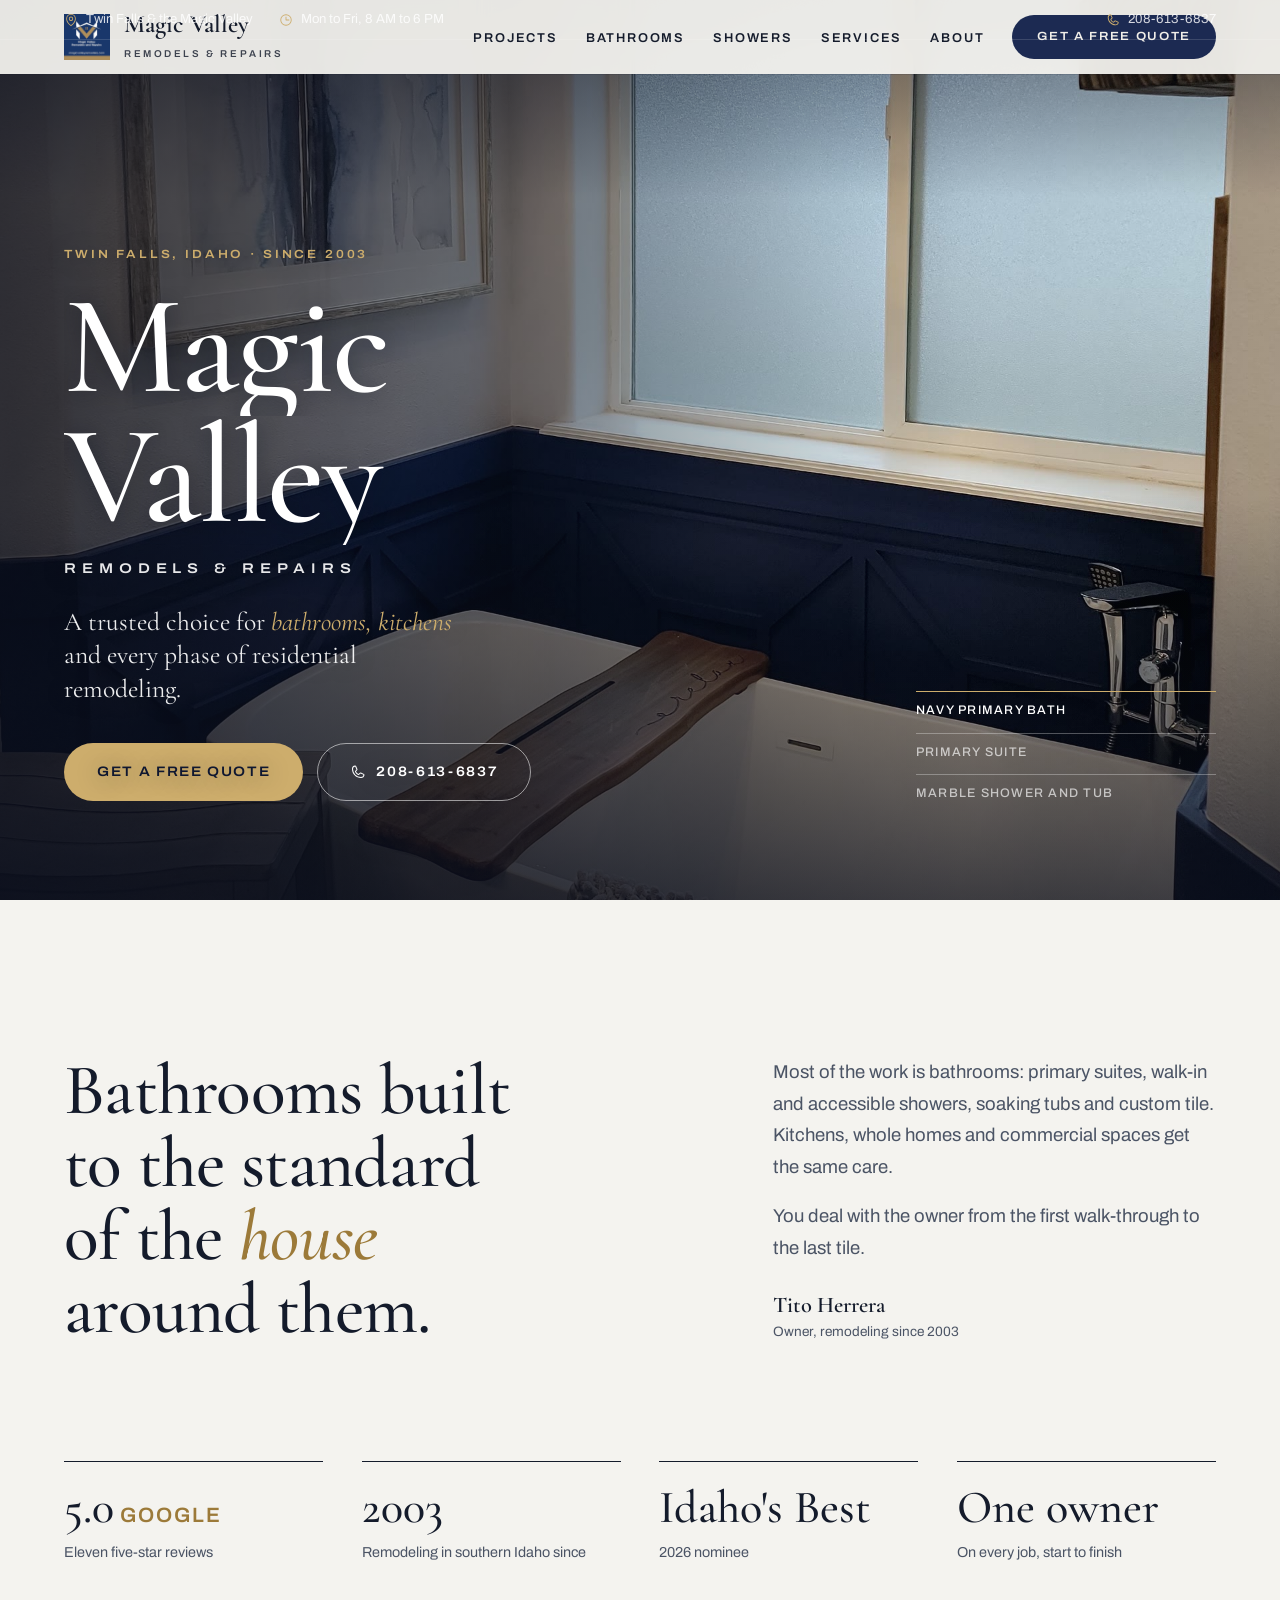
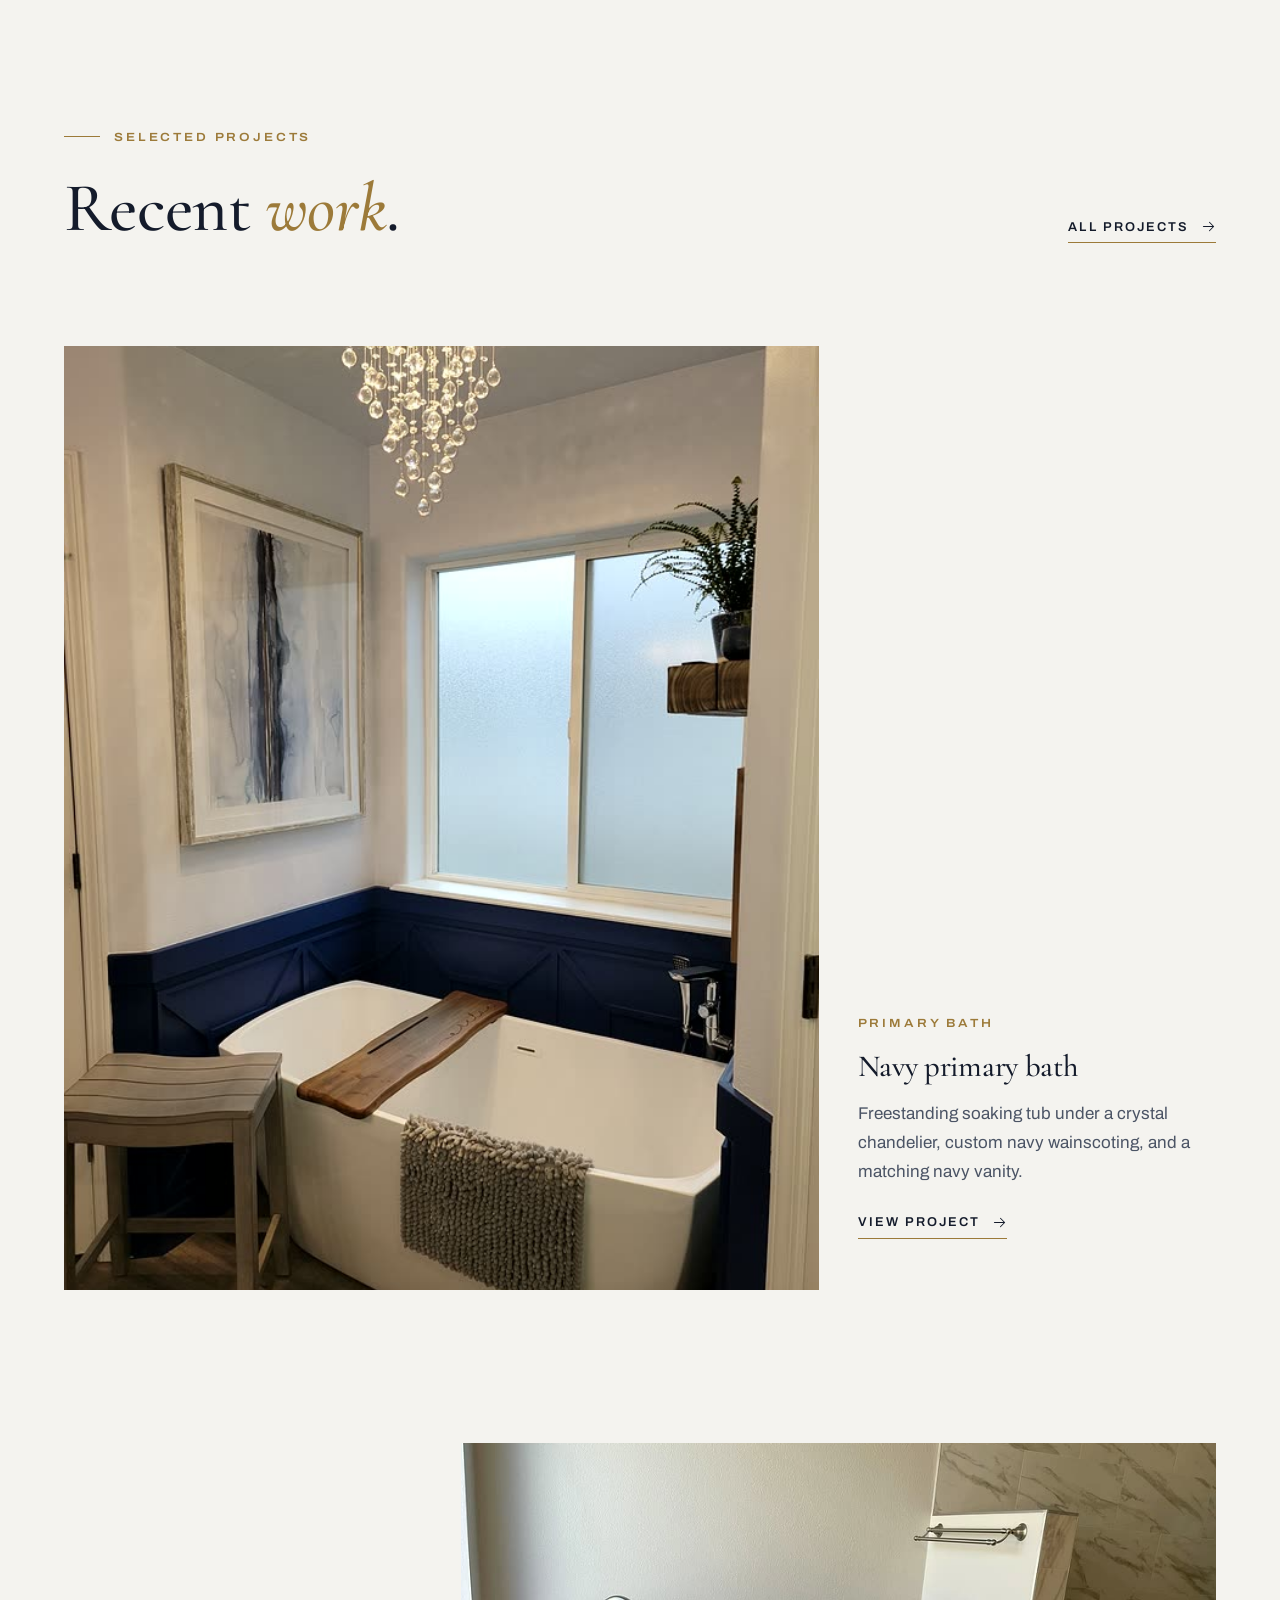
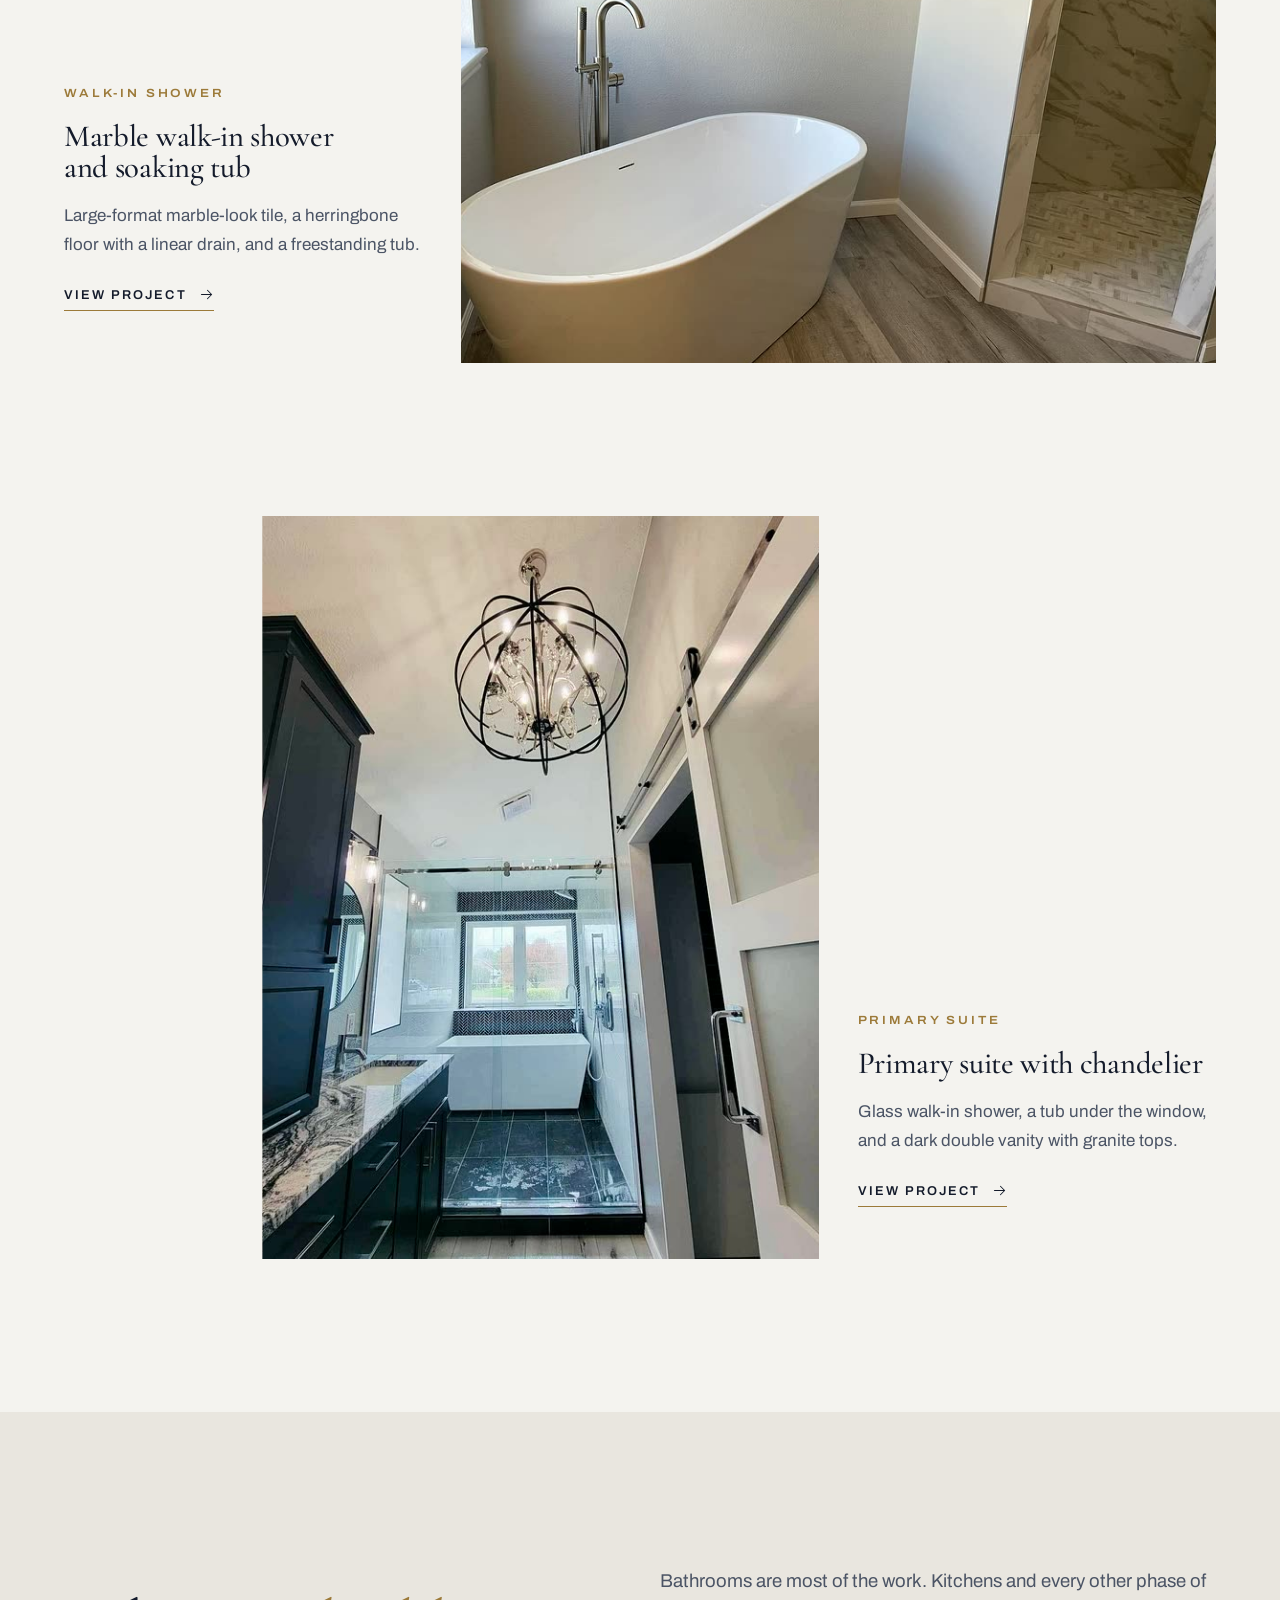
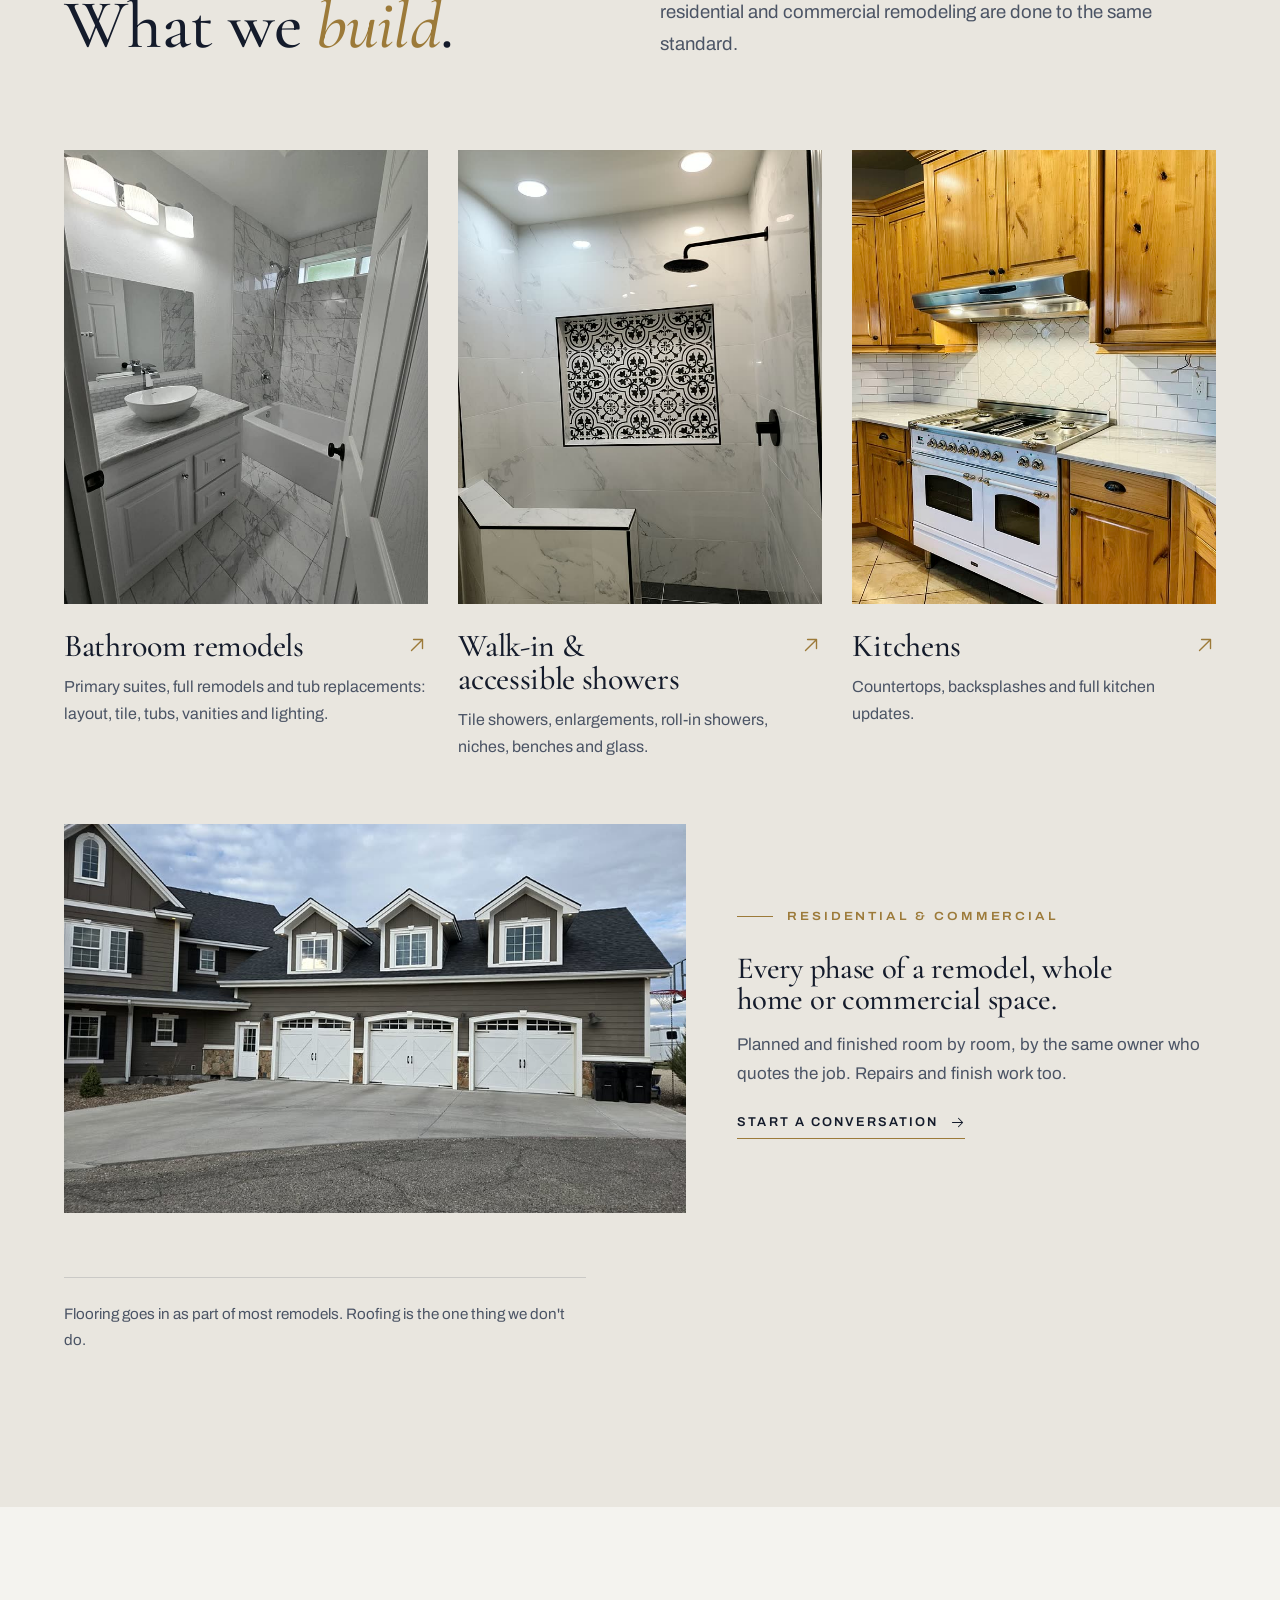
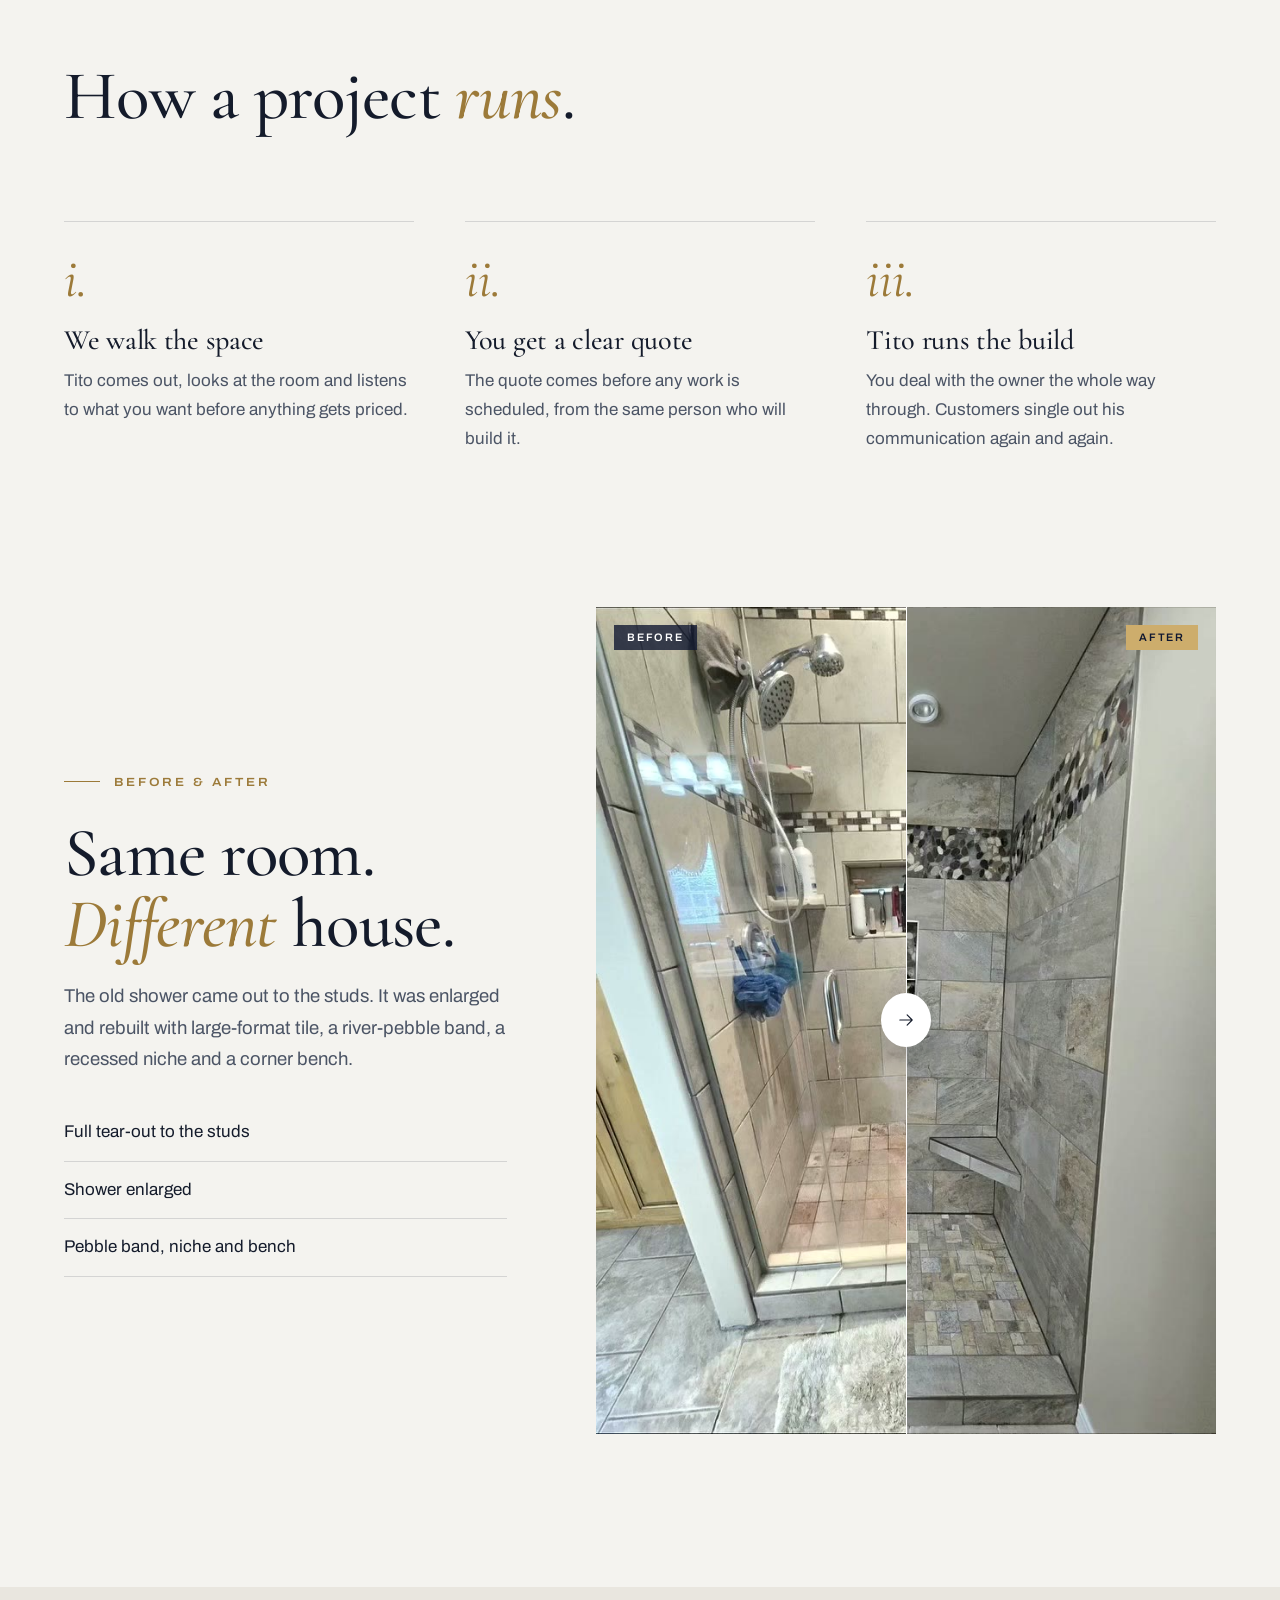
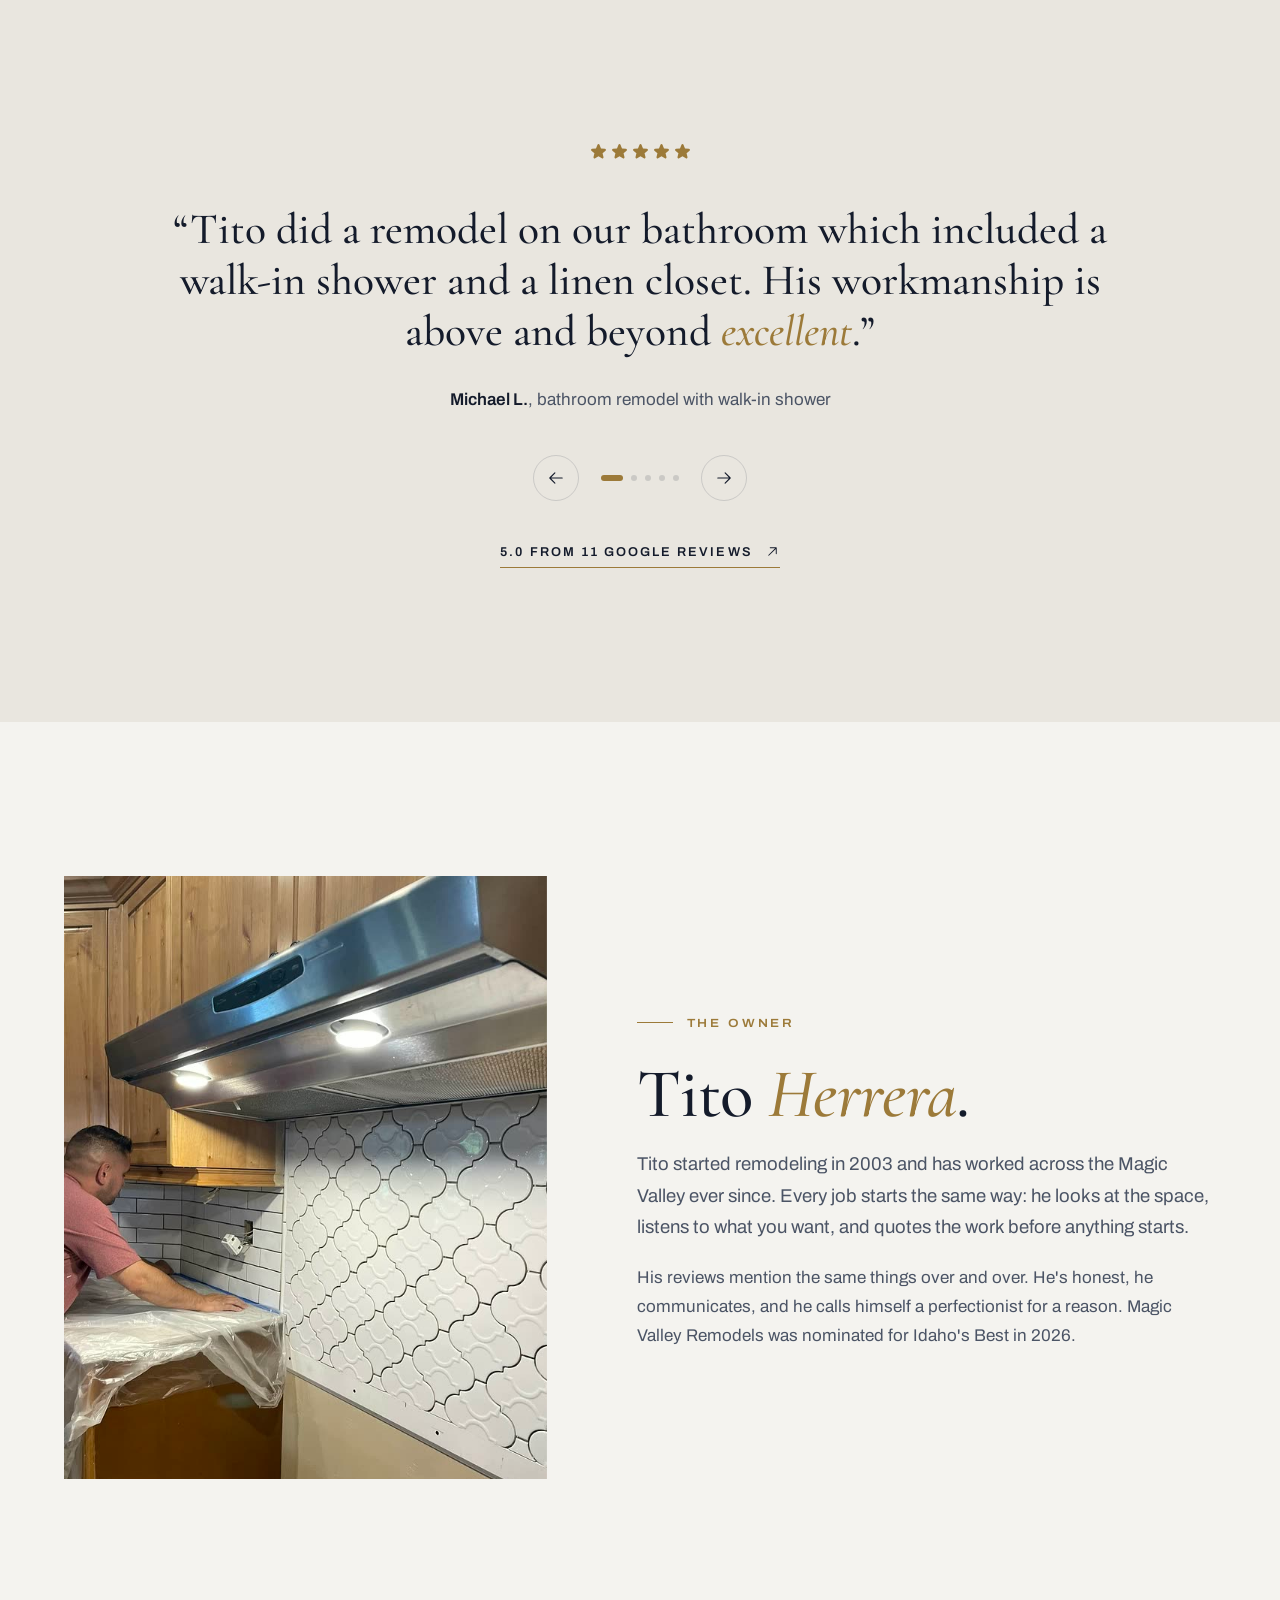
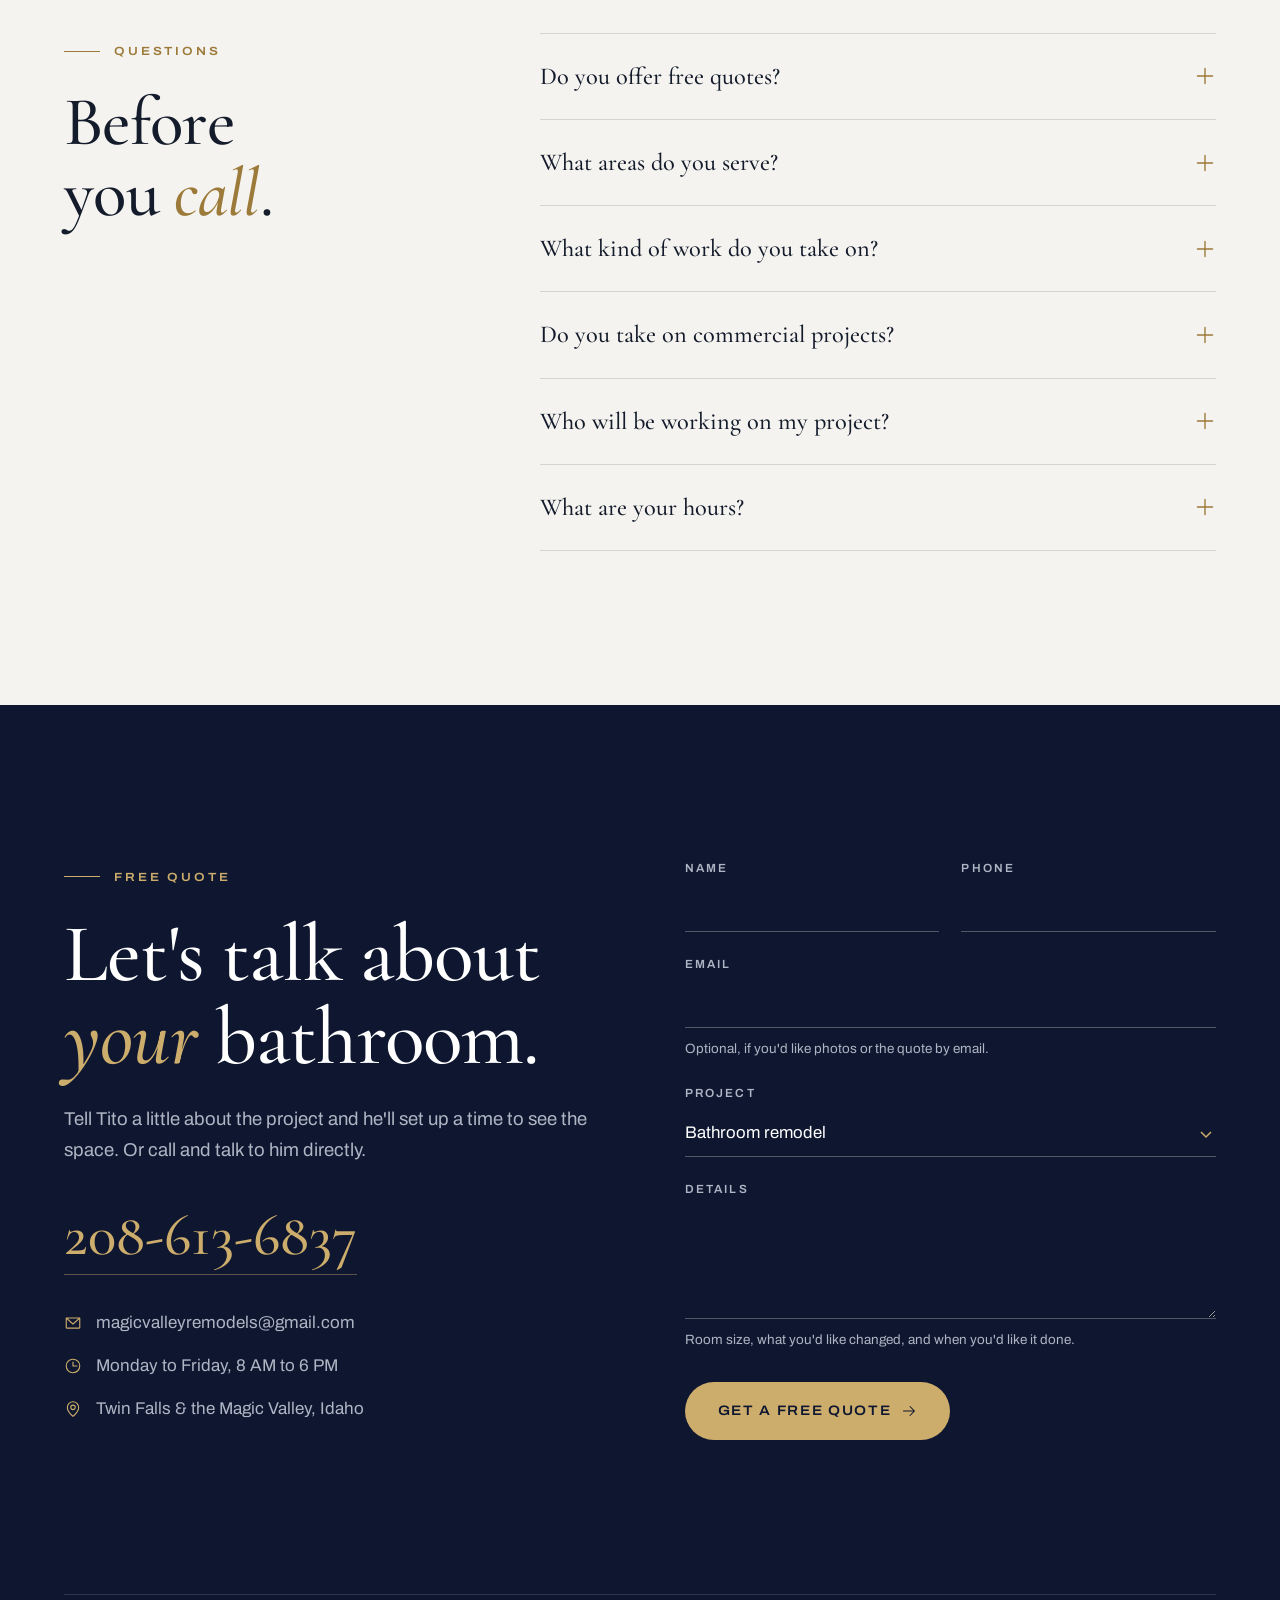
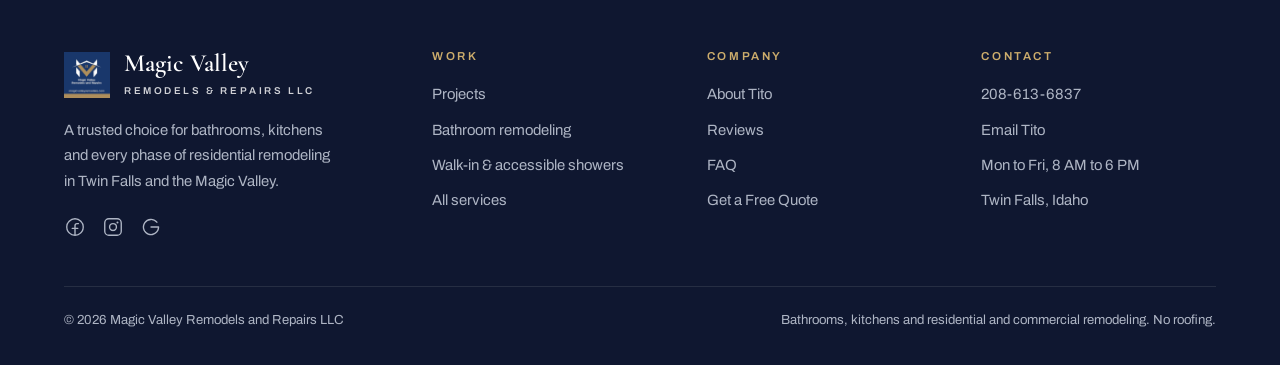
==== commit 83280ce8: "Add marble-tile bath and double vanity photos: index.html" ====
--- a/index.html
+++ b/index.html
@@ -132,7 +132,7 @@
         <p class="lead" data-r data-d="1">Bathrooms are most of the work. Kitchens and every other phase of residential and commercial remodeling are done to the same standard.</p>
       </div>
       <div class="svc-grid">
-        <a class="card" href="bathroom-remodeling/" data-r><div class="ph"><img src="img/navy-vanity-s.jpg" srcset="img/navy-vanity-s.jpg 900w, img/navy-vanity.jpg 1800w" sizes="(max-width: 900px) 100vw, 33vw" alt="Navy vanity with quartz top" loading="lazy"></div><h3>Bathroom remodels <svg class="icon" aria-hidden="true"><use href="icons.svg#i-arrow-up-right"/></svg></h3><p>Primary suites, full remodels and tub replacements: layout, tile, tubs, vanities and lighting.</p></a>
+        <a class="card" href="bathroom-remodeling/" data-r><div class="ph"><img src="img/vanity-tub-s.jpg" srcset="img/vanity-tub-s.jpg 900w, img/vanity-tub.jpg 1800w" sizes="(max-width: 900px) 100vw, 33vw" alt="Bathroom with vessel-sink vanity, marble-look tile floor and tiled tub surround" loading="lazy"></div><h3>Bathroom remodels <svg class="icon" aria-hidden="true"><use href="icons.svg#i-arrow-up-right"/></svg></h3><p>Primary suites, full remodels and tub replacements: layout, tile, tubs, vanities and lighting.</p></a>
         <a class="card" href="walk-in-showers/" data-r data-d="1"><div class="ph"><img src="img/pattern-niche-s.jpg" srcset="img/pattern-niche-s.jpg 900w, img/pattern-niche.jpg 1800w" sizes="(max-width: 900px) 100vw, 33vw" alt="Walk-in shower with patterned tile niche" loading="lazy"></div><h3>Walk-in &amp; accessible showers <svg class="icon" aria-hidden="true"><use href="icons.svg#i-arrow-up-right"/></svg></h3><p>Tile showers, enlargements, roll-in showers, niches, benches and glass.</p></a>
         <a class="card" href="#quote" data-r data-d="2"><div class="ph"><img src="img/kitchen-range-s.jpg" srcset="img/kitchen-range-s.jpg 900w, img/kitchen-range.jpg 1800w" sizes="(max-width: 900px) 100vw, 33vw" alt="Kitchen with new counters and tile backsplash" loading="lazy"></div><h3>Kitchens <svg class="icon" aria-hidden="true"><use href="icons.svg#i-arrow-up-right"/></svg></h3><p>Countertops, backsplashes and full kitchen updates.</p></a>
       </div>
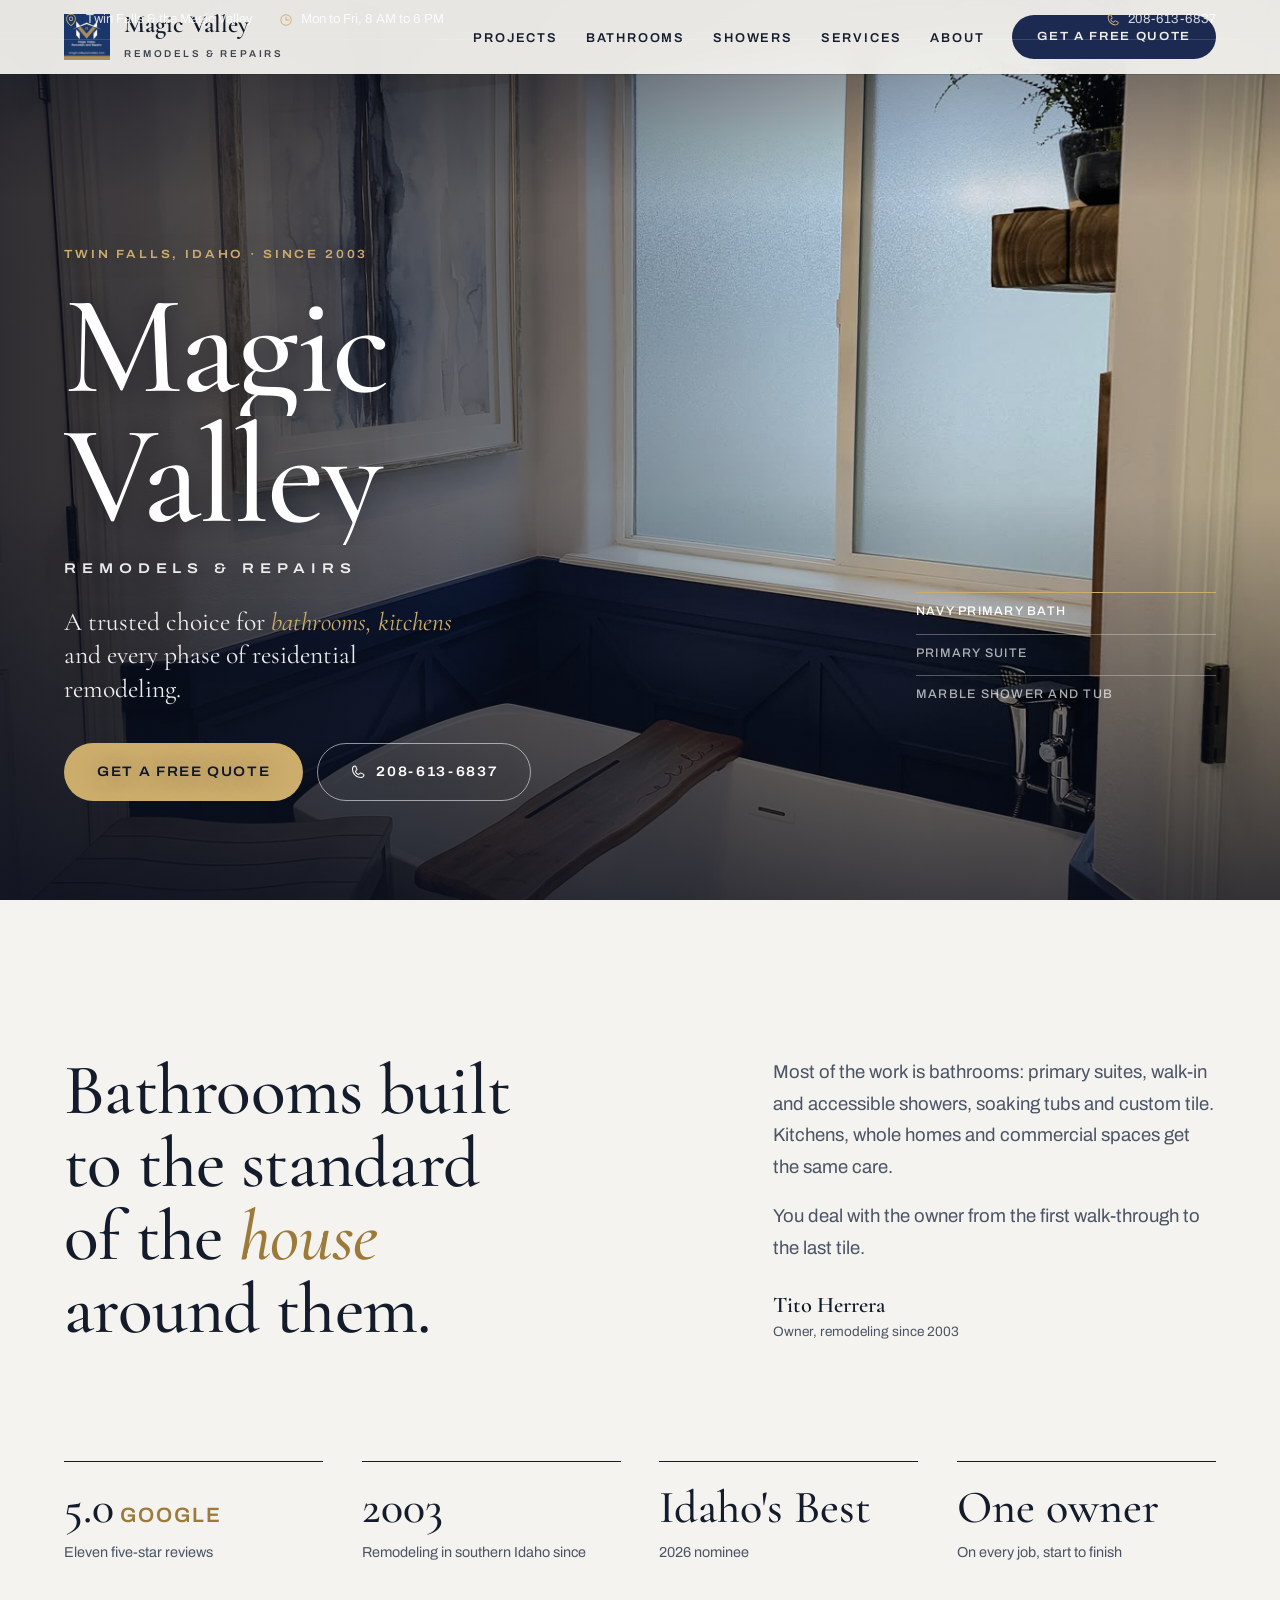
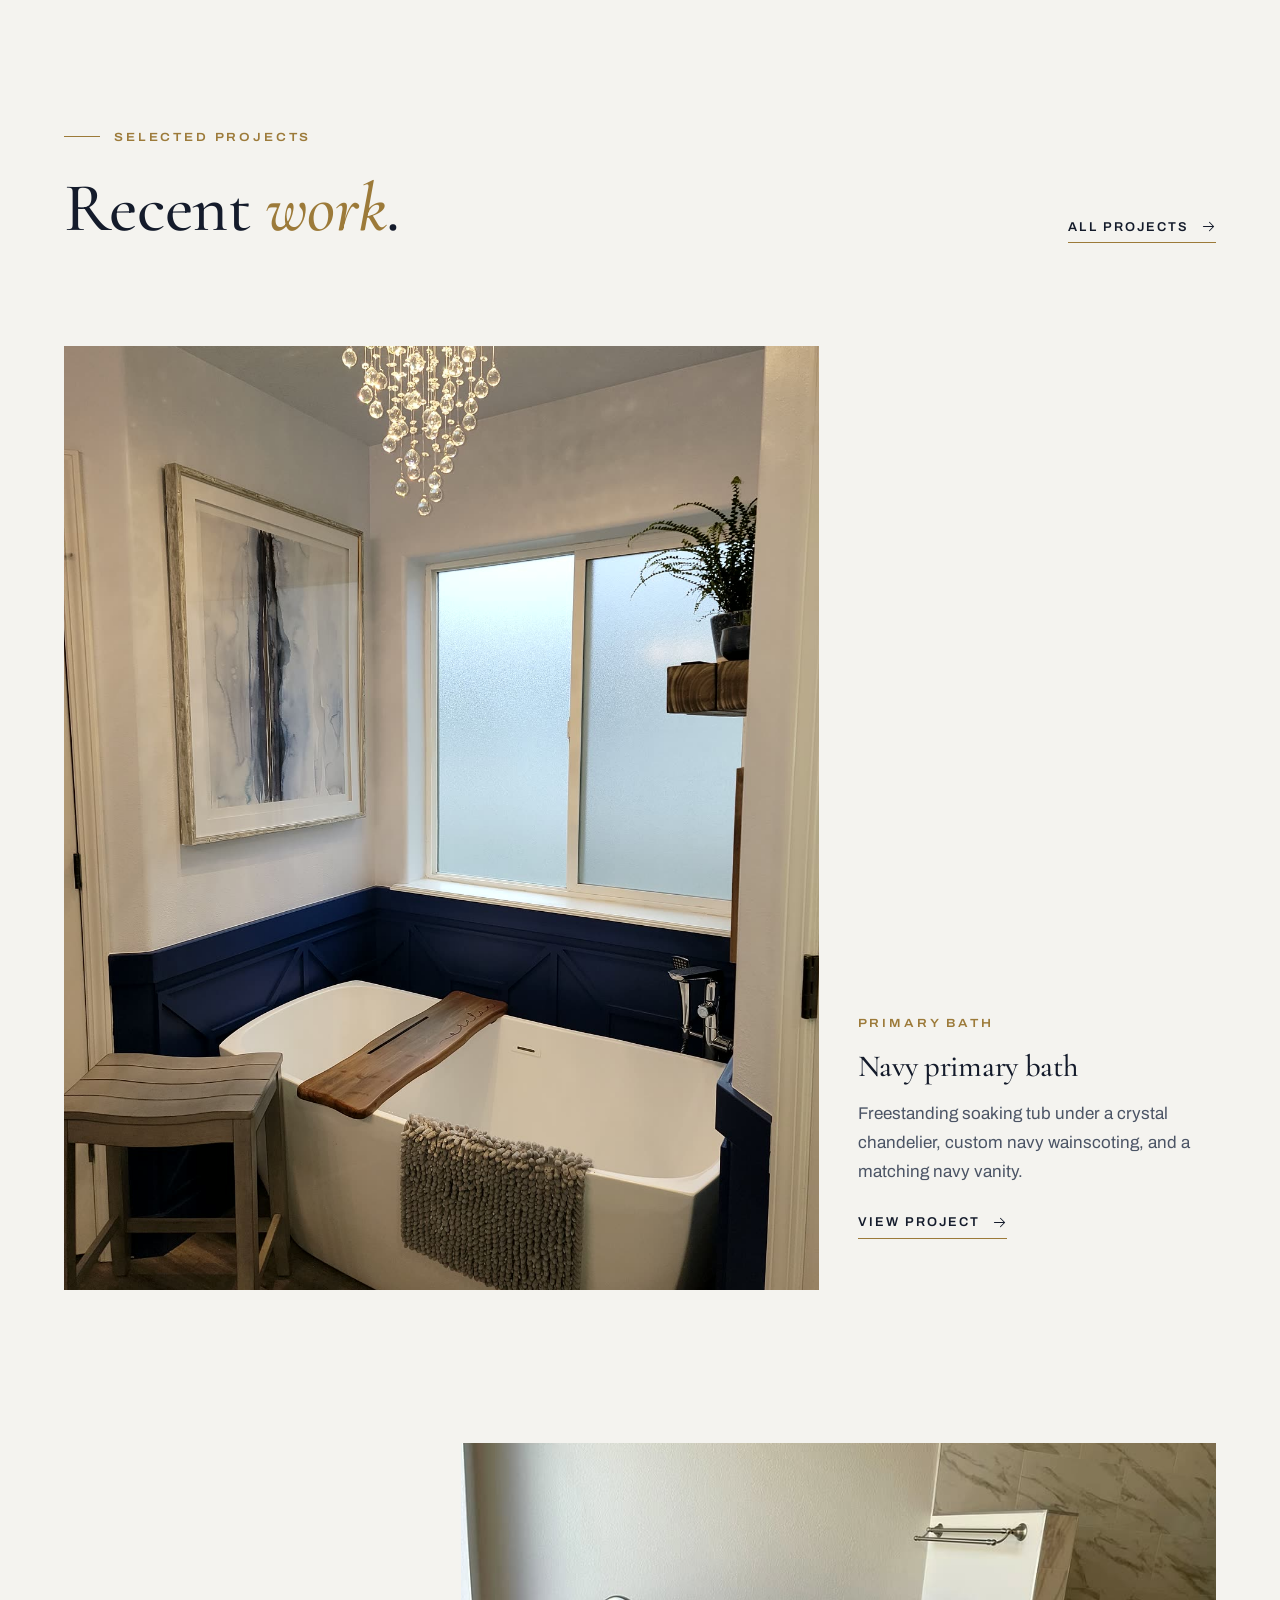
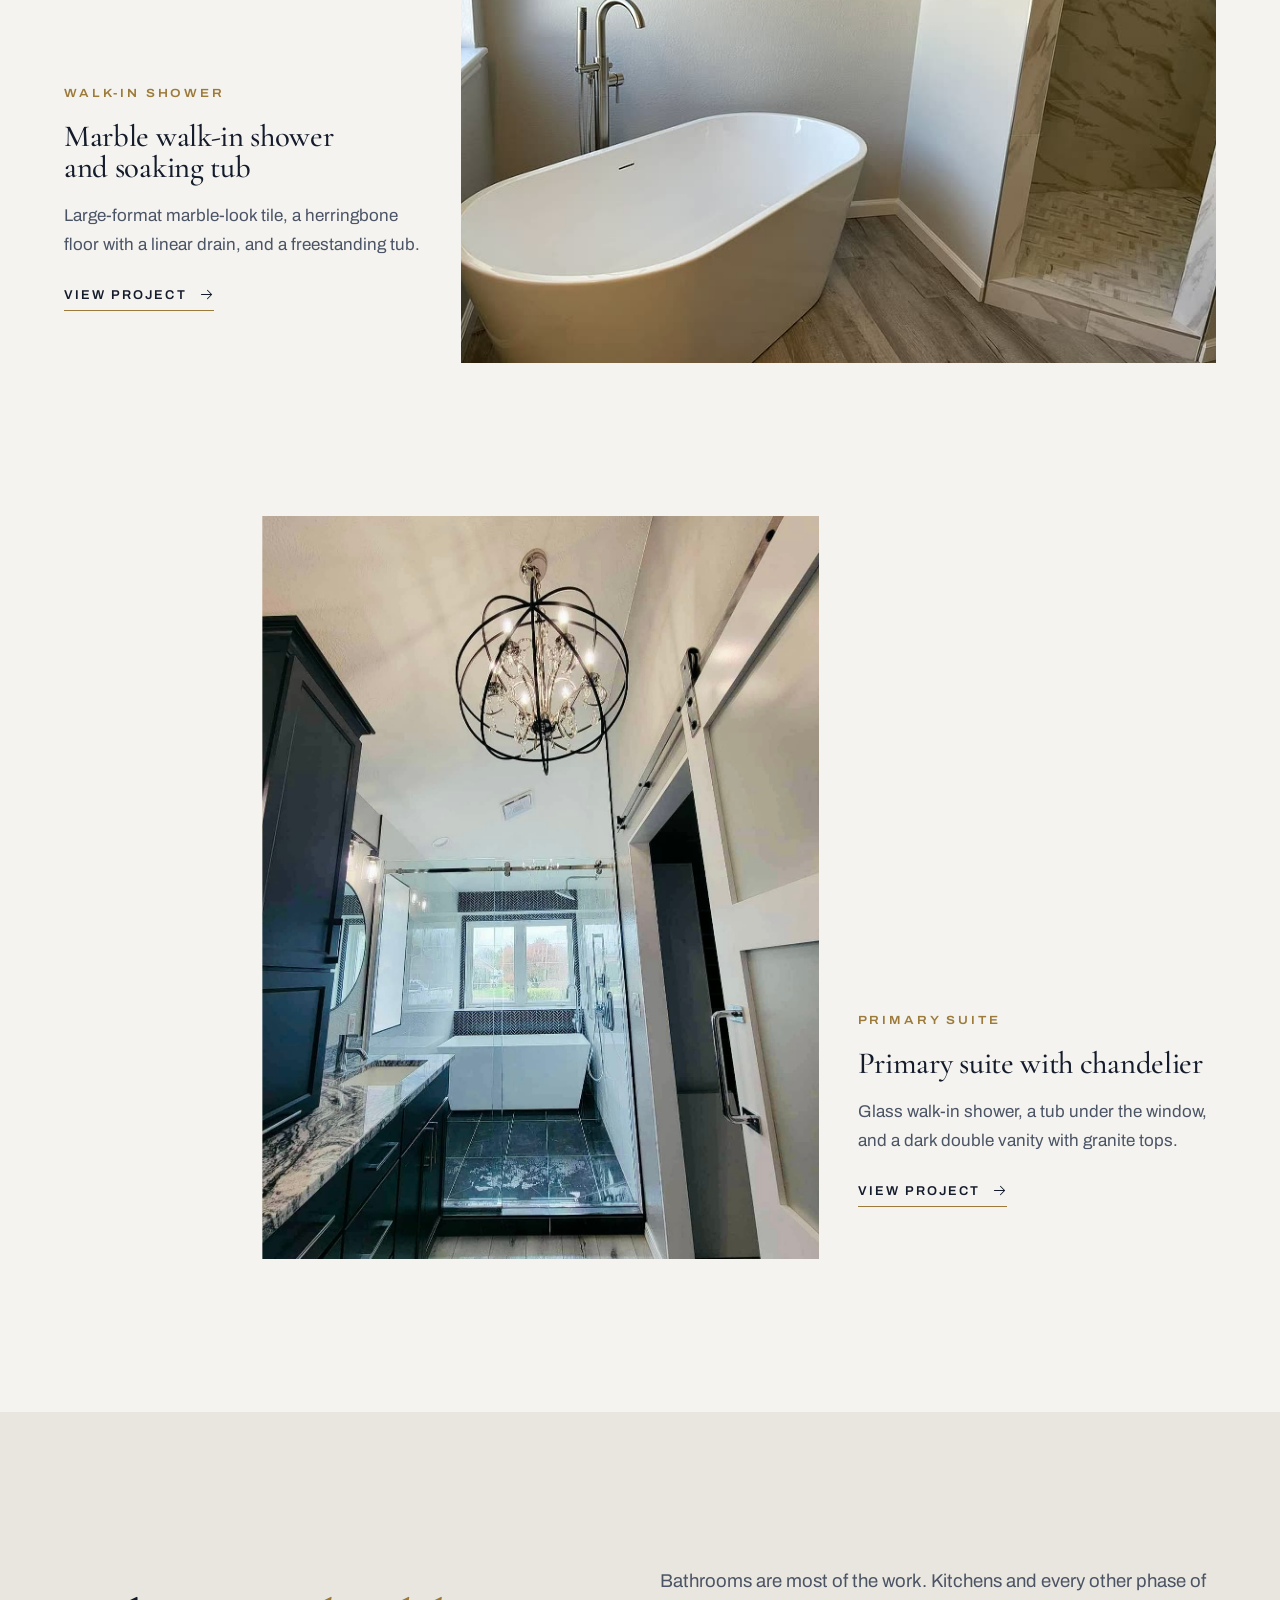
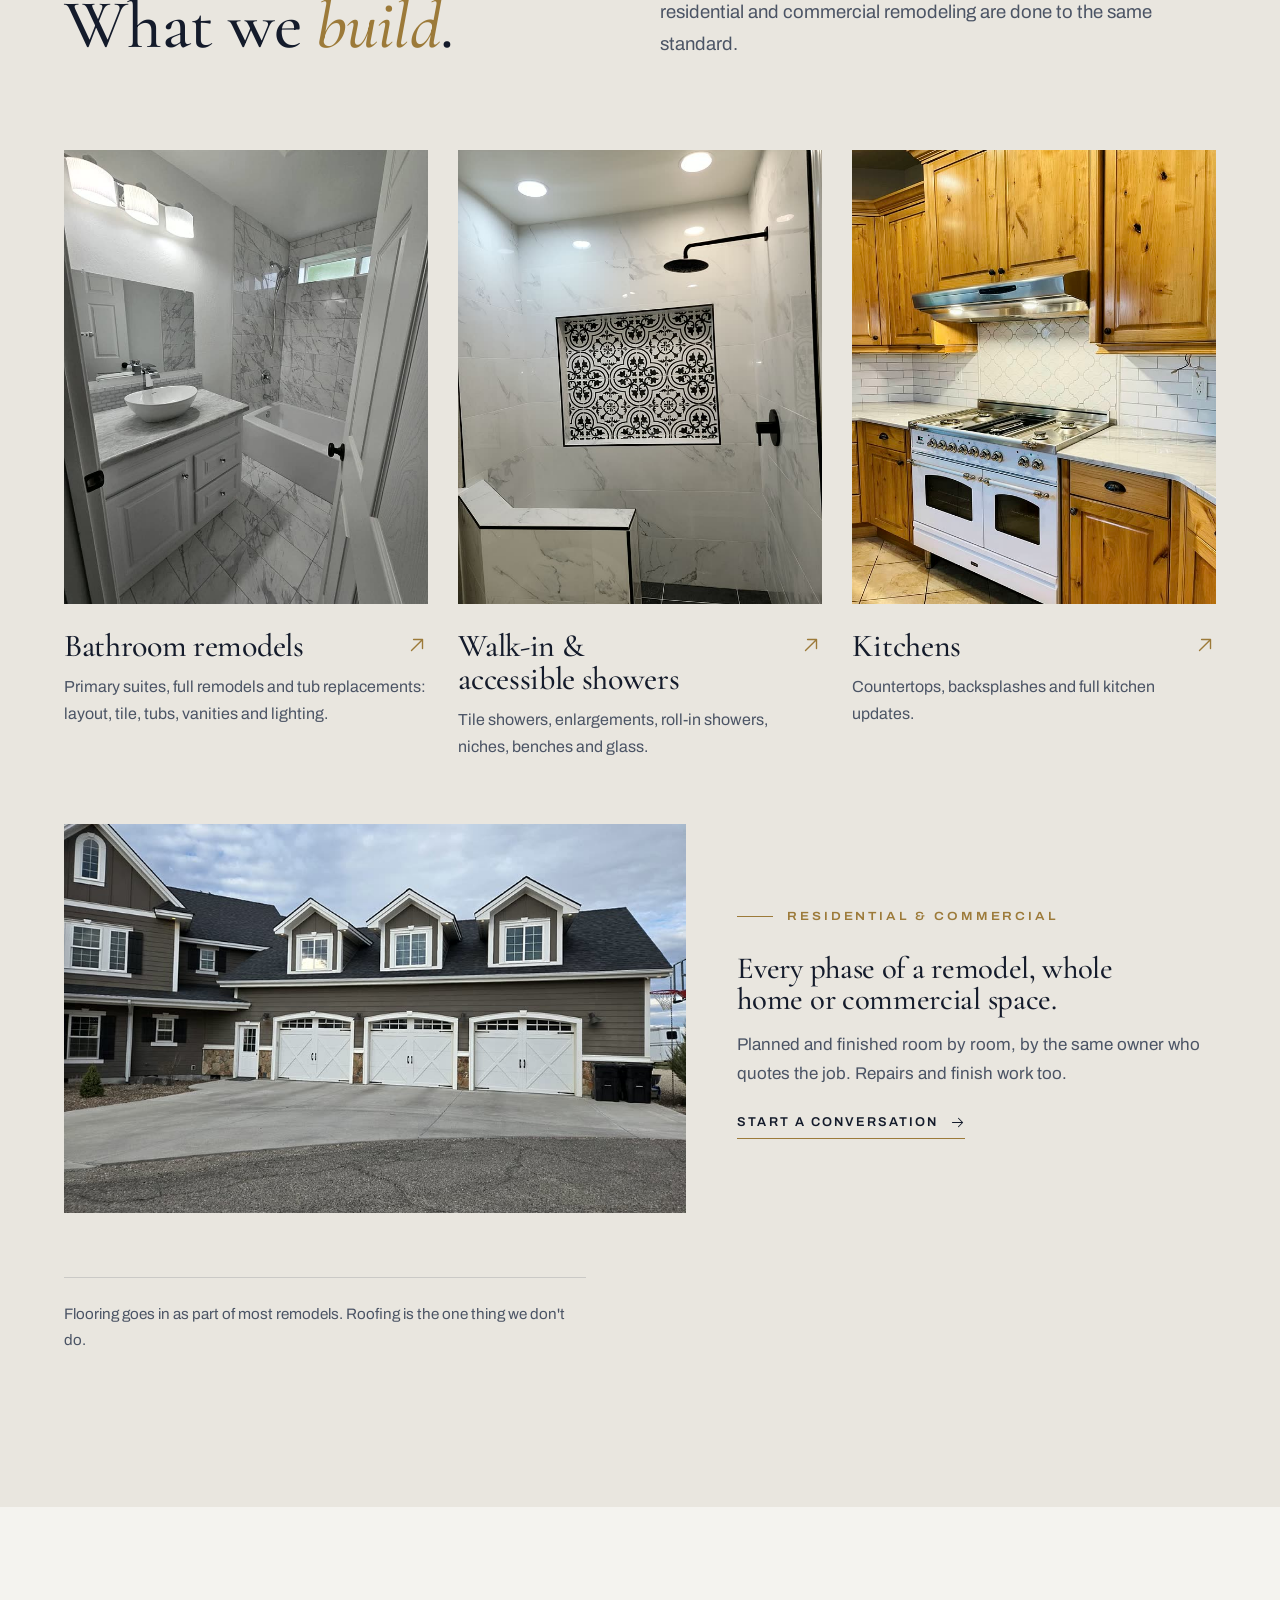
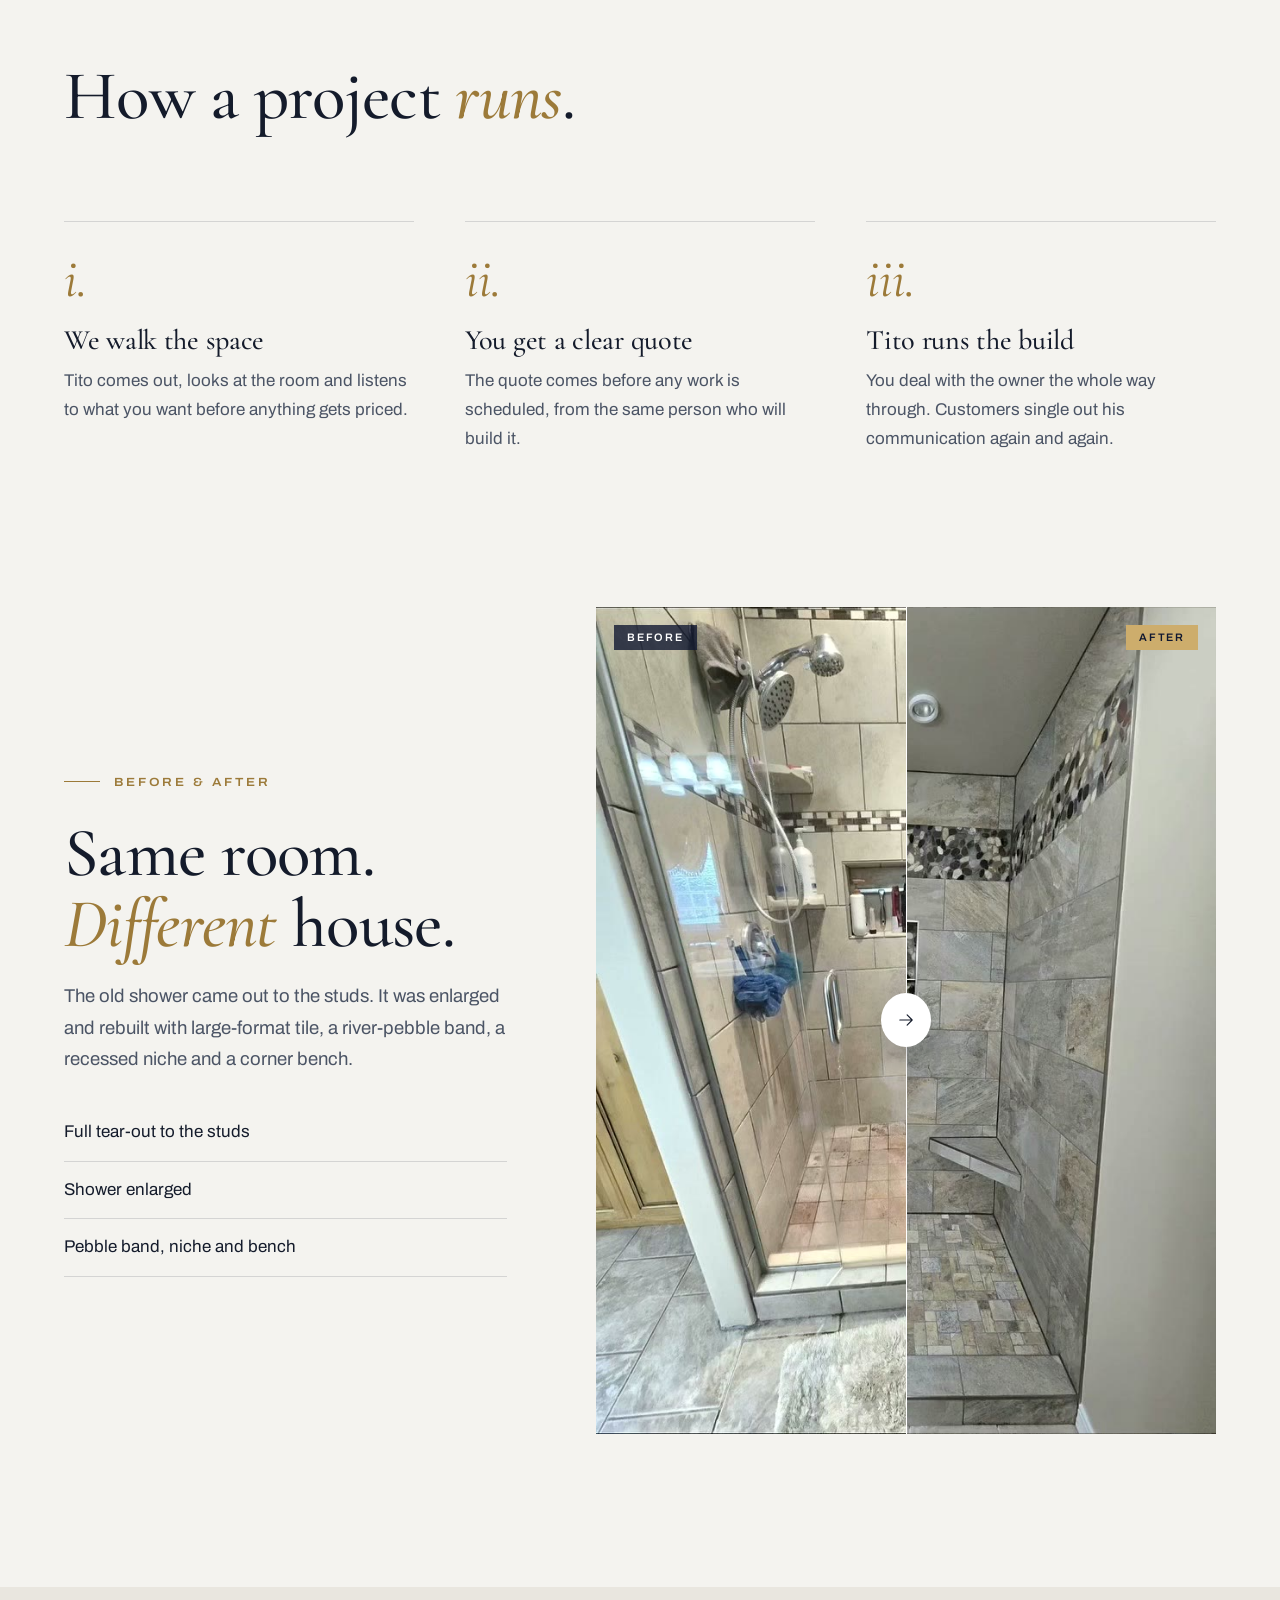
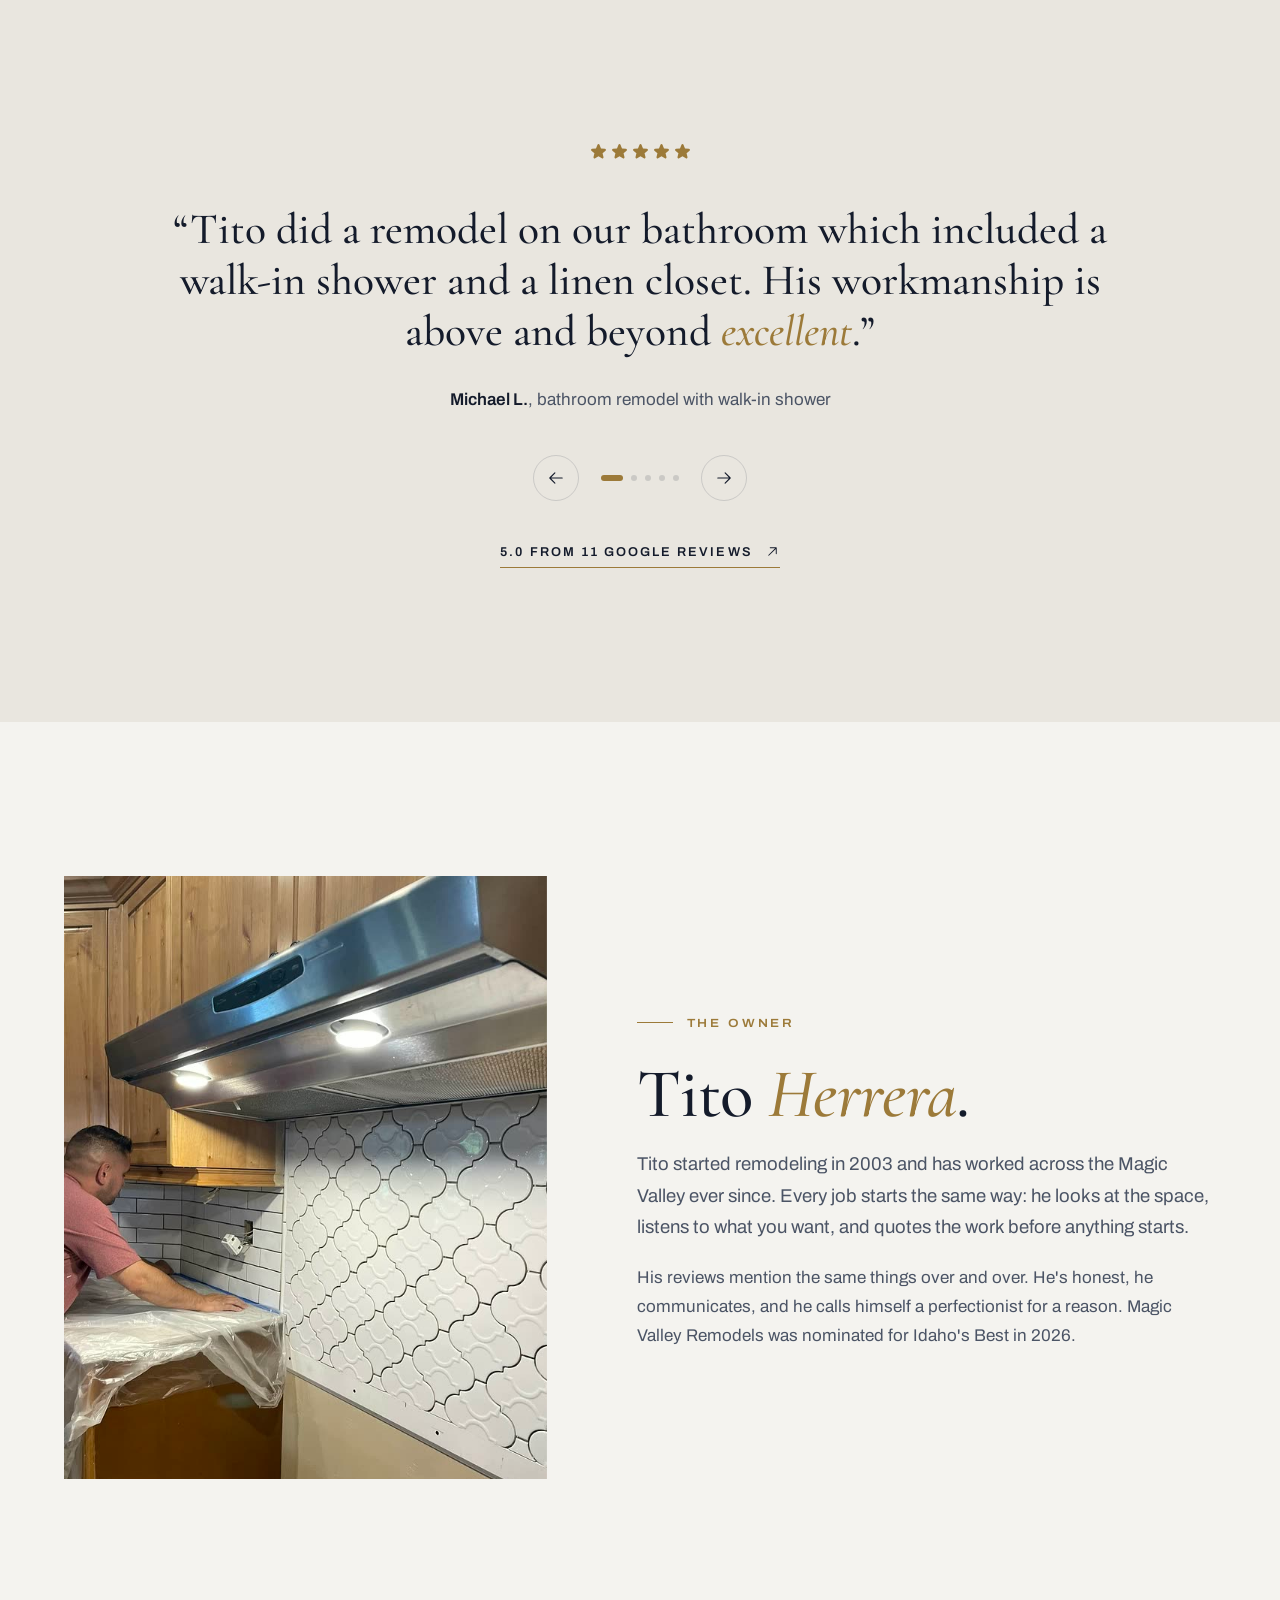
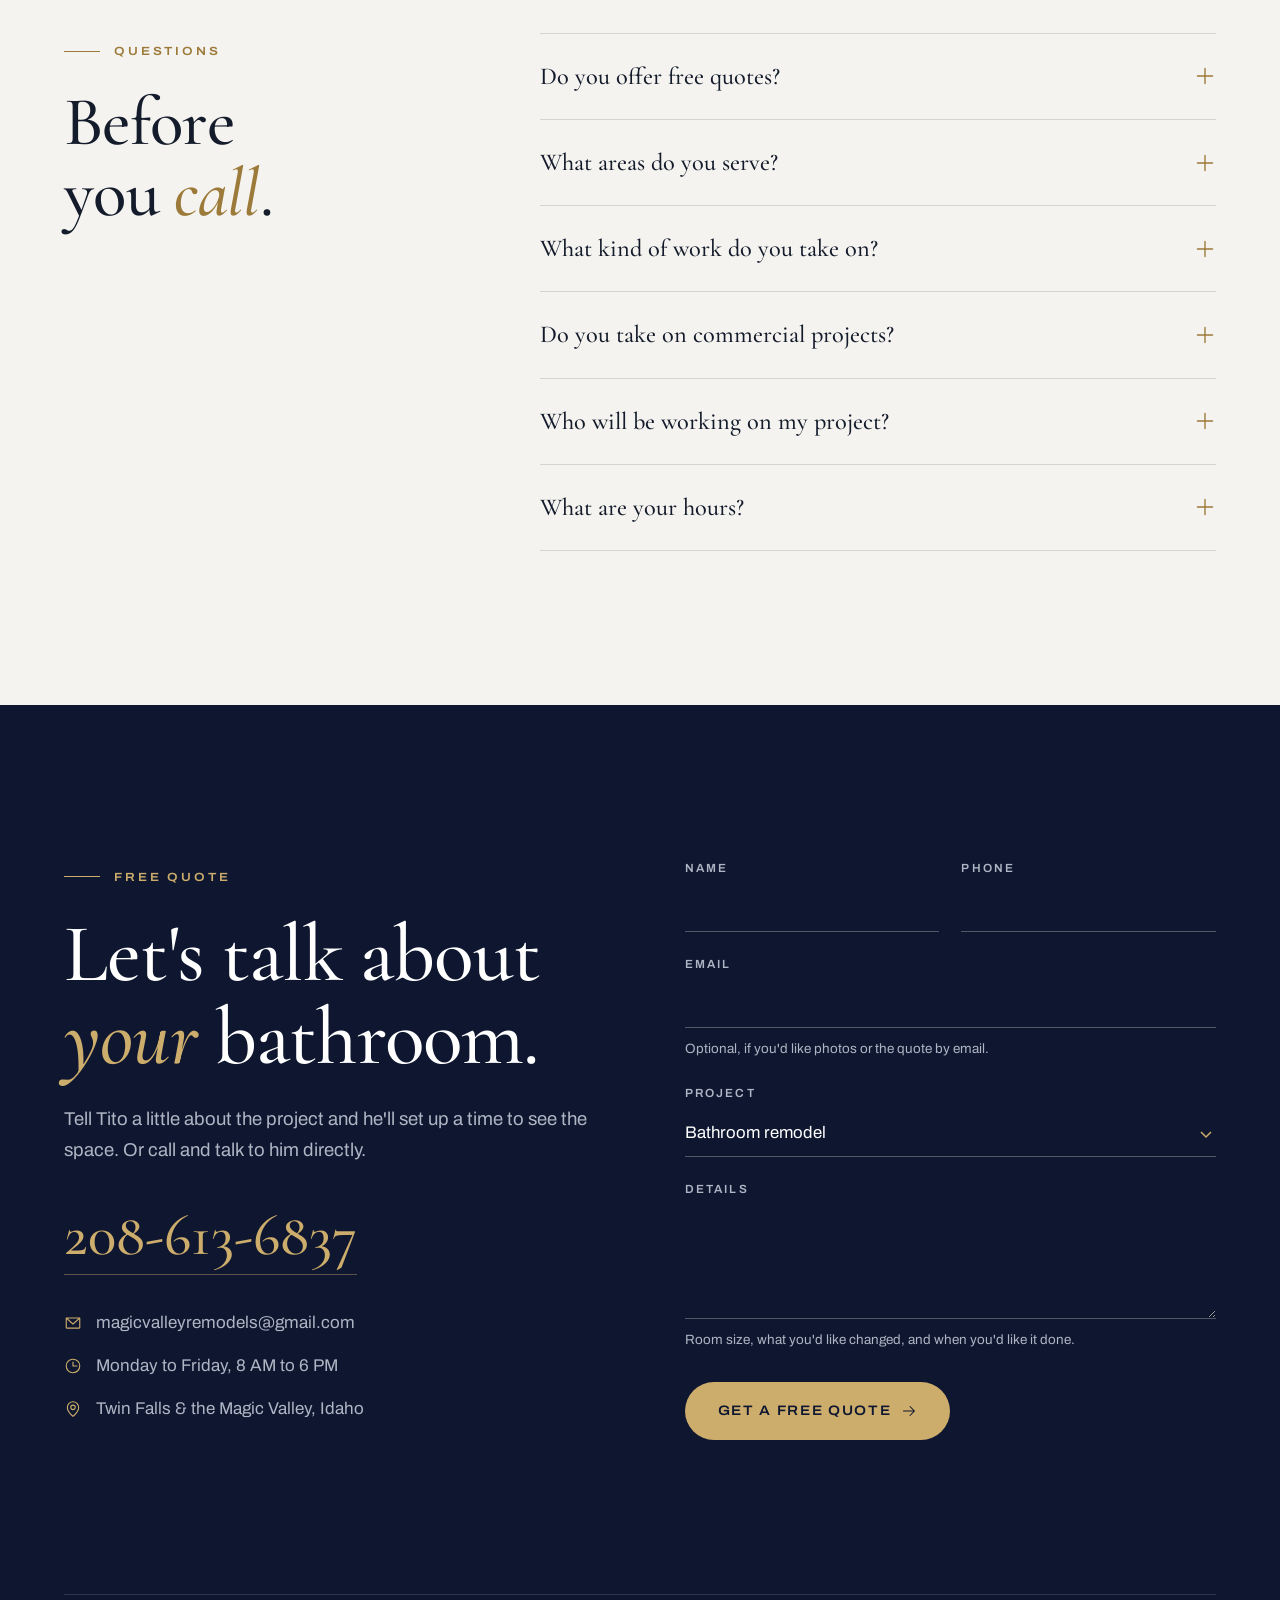
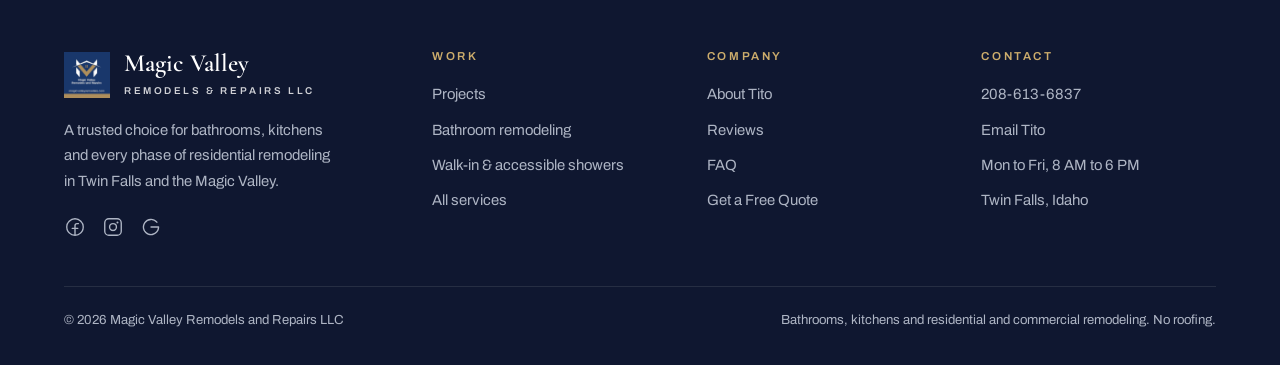
==== commit 4c5398b4: "Hero: split layout with full uncropped photos: index.html" ====
--- a/index.html
+++ b/index.html
@@ -19,8 +19,8 @@
   <link rel="icon" href="images/logo.jpg">
   <link rel="preload" href="fonts/cormorant-latin.woff2" as="font" type="font/woff2" crossorigin>
   <link rel="preload" href="fonts/archivo-latin.woff2" as="font" type="font/woff2" crossorigin>
-  <link rel="preload" as="image" href="img/hero-navy-wide.jpg" media="(min-aspect-ratio: 4/5)">
-  <link rel="preload" as="image" href="img/hero-navy-tall.jpg" media="(max-aspect-ratio: 4/5)">
+  <link rel="preload" as="image" href="img/navy-tub.jpg" media="(min-width: 901px) and (min-aspect-ratio: 1/1)">
+  <link rel="preload" as="image" href="img/hero-navy-tall.jpg" media="(max-width: 900px), (max-aspect-ratio: 1/1)">
   <link rel="stylesheet" href="styles.css">
   <script>document.documentElement.classList.add('js')</script>
   <script type="application/ld+json">{"@context": "https://schema.org", "@type": "GeneralContractor", "@id": "https://gcwebdesigner1-sudo.github.io/magic-valley-remodels/#business", "name": "Magic Valley Remodels and Repairs LLC", "alternateName": "Magic Valley Remodels", "slogan": "A trusted choice for bathrooms, kitchens and every phase of residential remodeling.", "url": "https://gcwebdesigner1-sudo.github.io/magic-valley-remodels/", "logo": "https://gcwebdesigner1-sudo.github.io/magic-valley-remodels/images/logo.jpg", "image": ["https://gcwebdesigner1-sudo.github.io/magic-valley-remodels/img/og.jpg", "https://gcwebdesigner1-sudo.github.io/magic-valley-remodels/img/navy-tub.jpg", "https://gcwebdesigner1-sudo.github.io/magic-valley-remodels/img/pattern-niche.jpg", "https://gcwebdesigner1-sudo.github.io/magic-valley-remodels/img/suite-chandelier.jpg"], "description": "Bathroom remodeling, walk-in and accessible tile showers, kitchens, and residential and commercial remodeling in Twin Falls and the Magic Valley, Idaho. Owner Tito Herrera has been remodeling since 2003.", "telephone": "+1-208-613-6837", "email": "magicvalleyremodels@gmail.com", "foundingDate": "2003", "founder": {"@type": "Person", "name": "Tito Herrera"}, "address": {"@type": "PostalAddress", "addressLocality": "Twin Falls", "addressRegion": "ID", "postalCode": "83301", "addressCountry": "US"}, "geo": {"@type": "GeoCoordinates", "latitude": 42.55947, "longitude": -114.44743}, "areaServed": [{"@type": "City", "name": "Twin Falls, Idaho"}, {"@type": "AdministrativeArea", "name": "Magic Valley, Idaho"}], "openingHoursSpecification": [{"@type": "OpeningHoursSpecification", "dayOfWeek": ["Monday", "Tuesday", "Wednesday", "Thursday", "Friday"], "opens": "08:00", "closes": "18:00"}], "aggregateRating": {"@type": "AggregateRating", "ratingValue": "5.0", "reviewCount": "11", "bestRating": "5"}, "sameAs": ["https://www.google.com/maps?cid=8080386999738490906", "https://www.facebook.com/magicvalleyremodelsandrepairs", "https://www.instagram.com/magic_valley_remodels/", "https://www.yelp.com/biz/magic-valley-remodels-and-repairs-twin-falls-2", "https://www.angi.com/companylist/us/id/csi/magic-valley-remodels-and-repairs-reviews-123542163.htm"], "knowsAbout": ["Bathroom remodeling", "Walk-in showers", "Accessible roll-in showers", "Tile installation", "Kitchen remodeling", "Residential remodeling", "Commercial remodeling"], "hasOfferCatalog": {"@type": "OfferCatalog", "name": "Remodeling services", "itemListElement": [{"@type": "Offer", "itemOffered": {"@type": "Service", "name": "Bathroom remodeling", "url": "https://gcwebdesigner1-sudo.github.io/magic-valley-remodels/bathroom-remodeling/"}}, {"@type": "Offer", "itemOffered": {"@type": "Service", "name": "Walk-in and accessible showers", "url": "https://gcwebdesigner1-sudo.github.io/magic-valley-remodels/walk-in-showers/"}}, {"@type": "Offer", "itemOffered": {"@type": "Service", "name": "Kitchen remodeling"}}, {"@type": "Offer", "itemOffered": {"@type": "Service", "name": "Whole-home residential remodeling"}}, {"@type": "Offer", "itemOffered": {"@type": "Service", "name": "Commercial remodeling"}}, {"@type": "Offer", "itemOffered": {"@type": "Service", "name": "Repairs and finish work"}}]}}</script>
@@ -51,9 +51,11 @@
   <main>
   <section class="hero" aria-label="Magic Valley Remodels and Repairs">
     <span id="top-sentinel" style="position:absolute;top:60px;left:0;width:1px;height:1px"></span>
-    <div class="slide on"><picture><source media="(max-aspect-ratio: 4/5)" srcset="img/hero-navy-tall.jpg"><img src="img/hero-navy-wide.jpg" alt="Navy primary bath with freestanding tub" fetchpriority="high"></picture></div>
-    <div class="slide"><picture><source media="(max-aspect-ratio: 4/5)" srcset="img/hero-suite-tall.jpg"><img src="img/hero-suite-wide.jpg" alt="Primary suite with orb chandelier, glass shower and freestanding tub" loading="lazy" fetchpriority="low"></picture></div>
-    <div class="slide"><picture><source media="(max-aspect-ratio: 4/5)" srcset="img/hero-marble-tall.jpg"><img src="img/hero-marble-wide.jpg" alt="Freestanding tub beside a marble-look walk-in shower" loading="lazy" fetchpriority="low"></picture></div>
+    <div class="hero-media">
+      <div class="slide on"><picture><source media="(max-width: 900px), (max-aspect-ratio: 1/1)" srcset="img/hero-navy-tall.jpg"><img src="img/navy-tub.jpg" alt="Navy primary bath with freestanding tub and crystal chandelier" fetchpriority="high"></picture></div>
+      <div class="slide"><picture><source media="(max-width: 900px), (max-aspect-ratio: 1/1)" srcset="img/hero-suite-tall.jpg"><img src="img/suite-chandelier.jpg" alt="Primary suite with orb chandelier, glass shower and freestanding tub" loading="lazy" fetchpriority="low"></picture></div>
+      <div class="slide"><picture><source media="(max-width: 900px), (max-aspect-ratio: 1/1)" srcset="img/hero-marble-tall.jpg"><img src="img/hero-marble-port.jpg" alt="Freestanding tub beside a marble-look walk-in shower" loading="lazy" fetchpriority="low"></picture></div>
+    </div>
     <div class="hero-copy"><div class="wrap">
       <span class="caps loc">Twin Falls, Idaho &middot; Since 2003</span>
       <h1><span class="ln"><span>Magic</span></span><span class="ln"><span>Valley</span></span><span class="trade">Remodels &amp; Repairs</span></h1>
@@ -62,12 +64,12 @@
         <a class="btn btn-gold" href="#quote">Get a Free Quote</a>
         <a class="btn btn-ghost" href="tel:+12086136837"><svg class="icon" aria-hidden="true"><use href="icons.svg#i-phone"/></svg>208-613-6837</a>
       </div>
+      <div class="reel" aria-label="Featured rooms">
+        <button type="button" aria-pressed="true"><span class="bar"><i></i></span>Navy primary bath</button>
+        <button type="button" aria-pressed="false"><span class="bar"><i></i></span>Primary suite</button>
+        <button type="button" aria-pressed="false"><span class="bar"><i></i></span>Marble shower and tub</button>
+      </div>
     </div></div>
-    <div class="reel" aria-label="Featured rooms">
-      <button type="button" aria-pressed="true"><span class="bar"><i></i></span>Navy primary bath</button>
-      <button type="button" aria-pressed="false"><span class="bar"><i></i></span>Primary suite</button>
-      <button type="button" aria-pressed="false"><span class="bar"><i></i></span>Marble shower and tub</button>
-    </div>
   </section>
 
   <section class="intro sec">
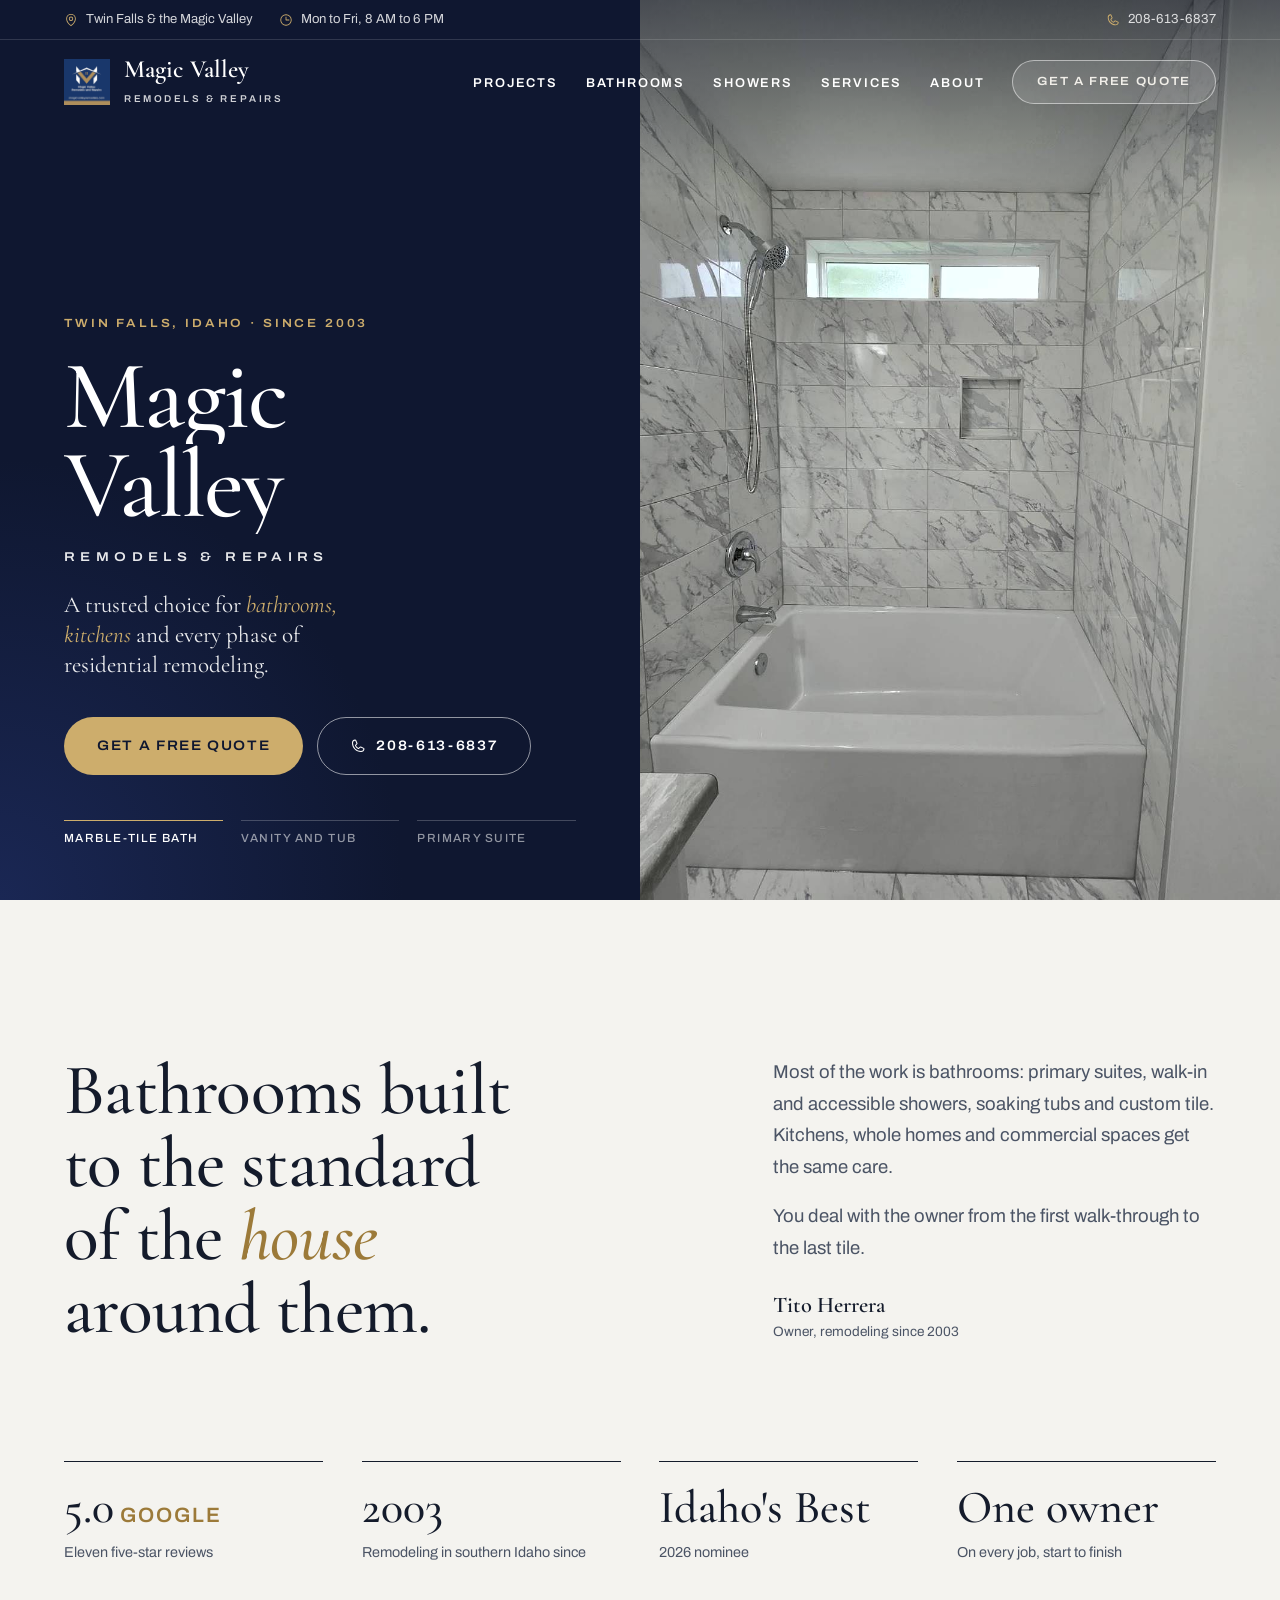
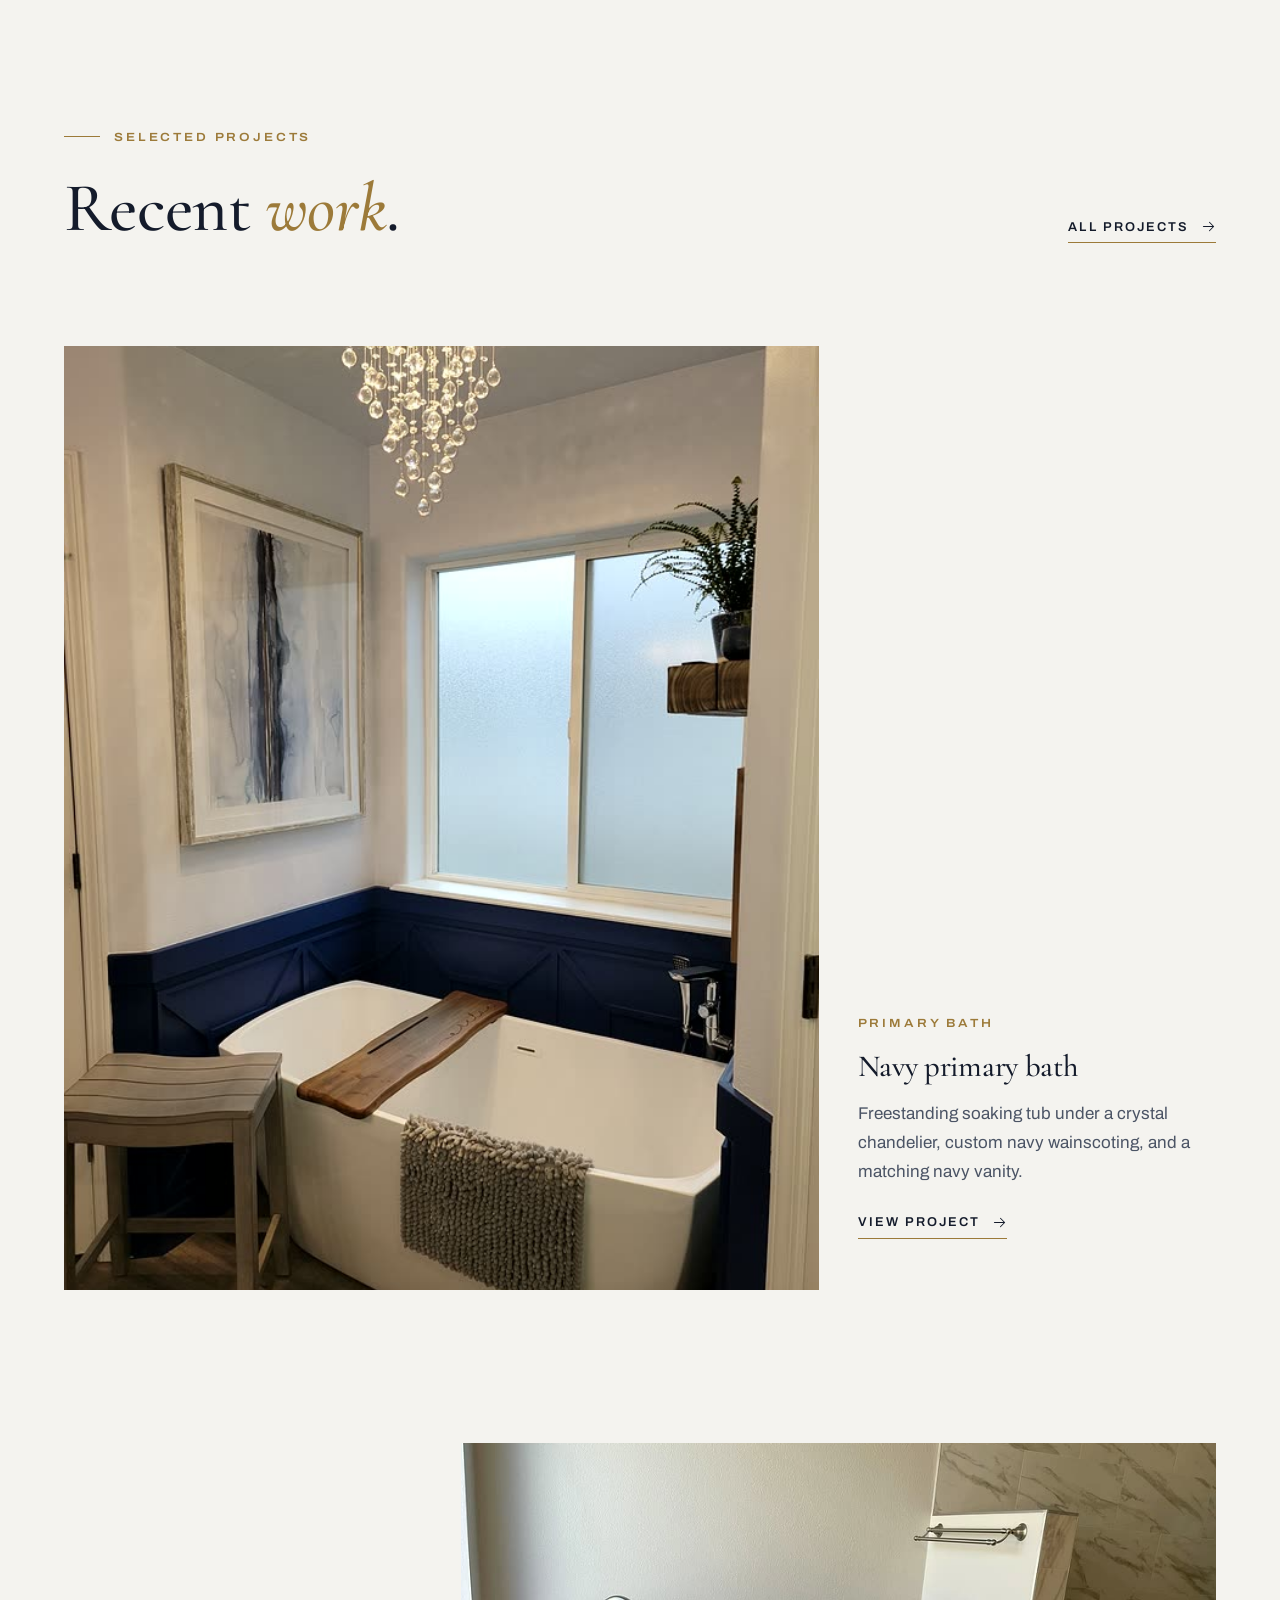
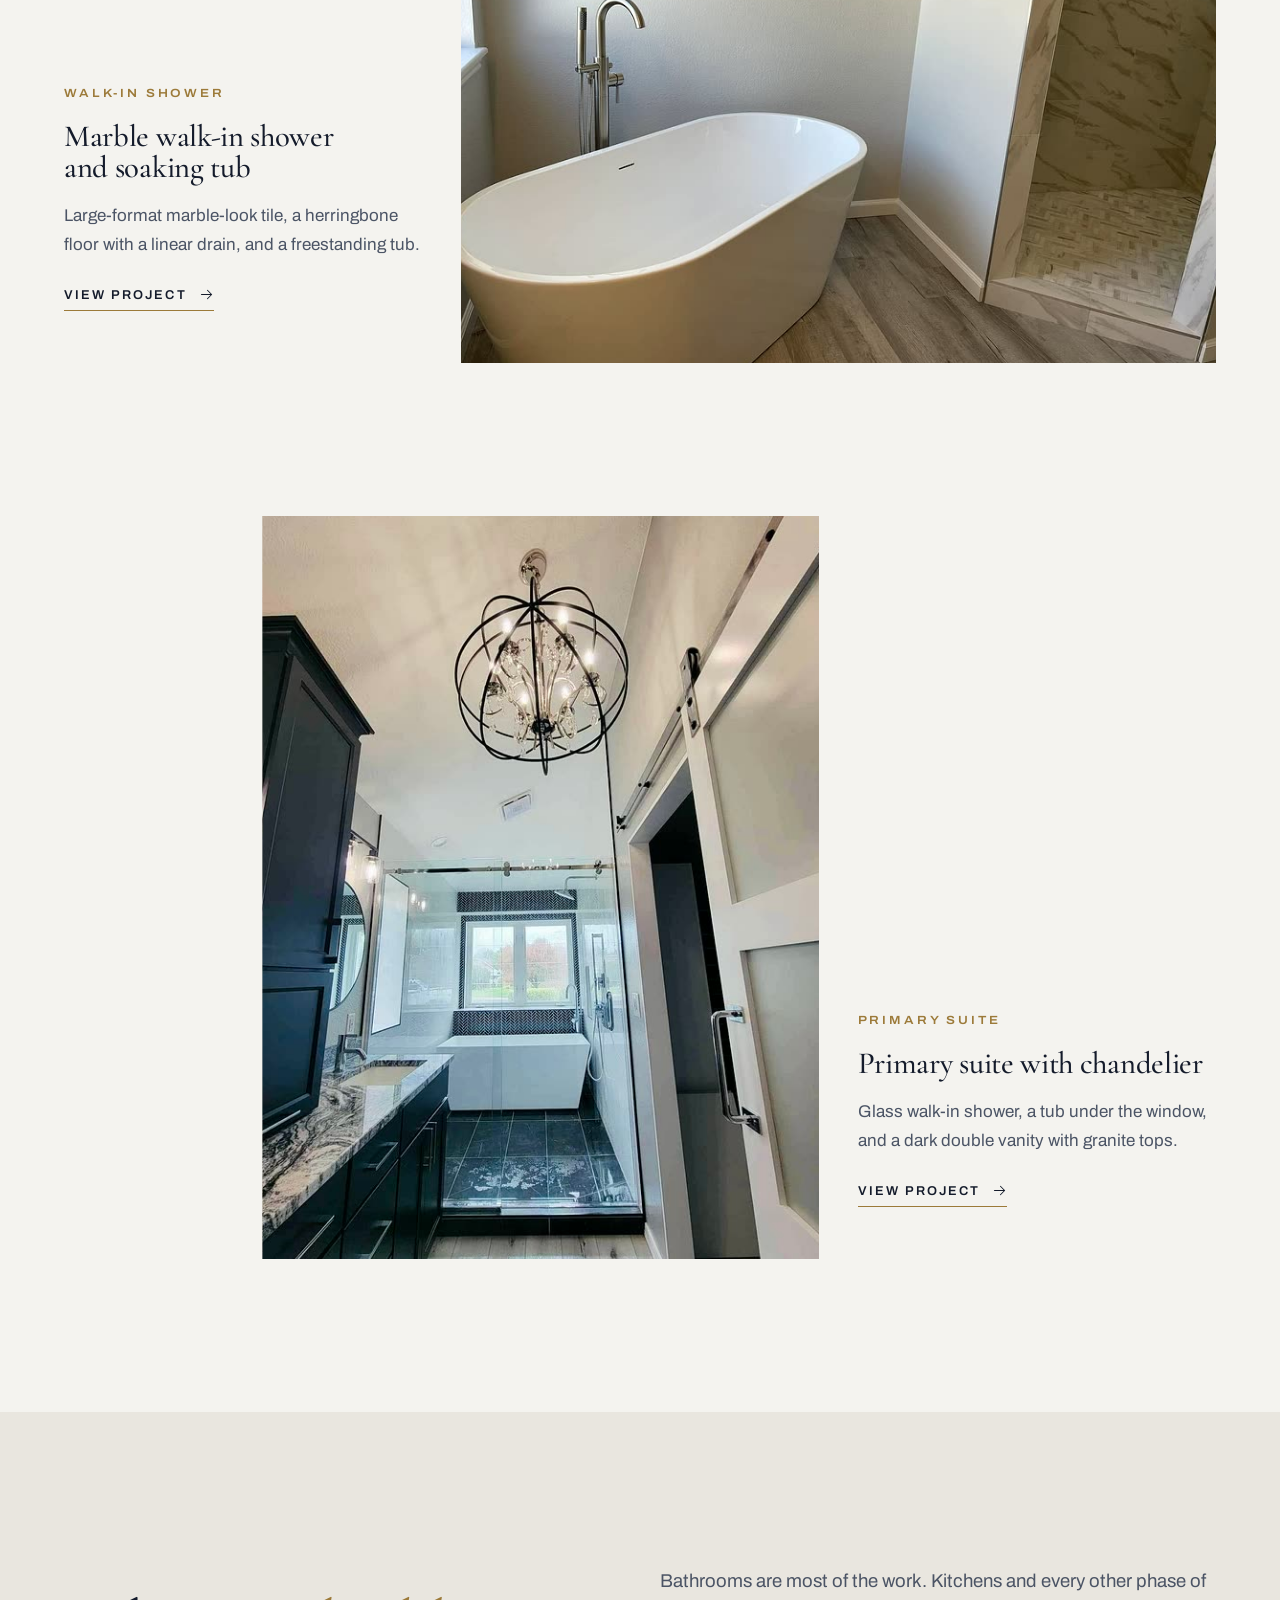
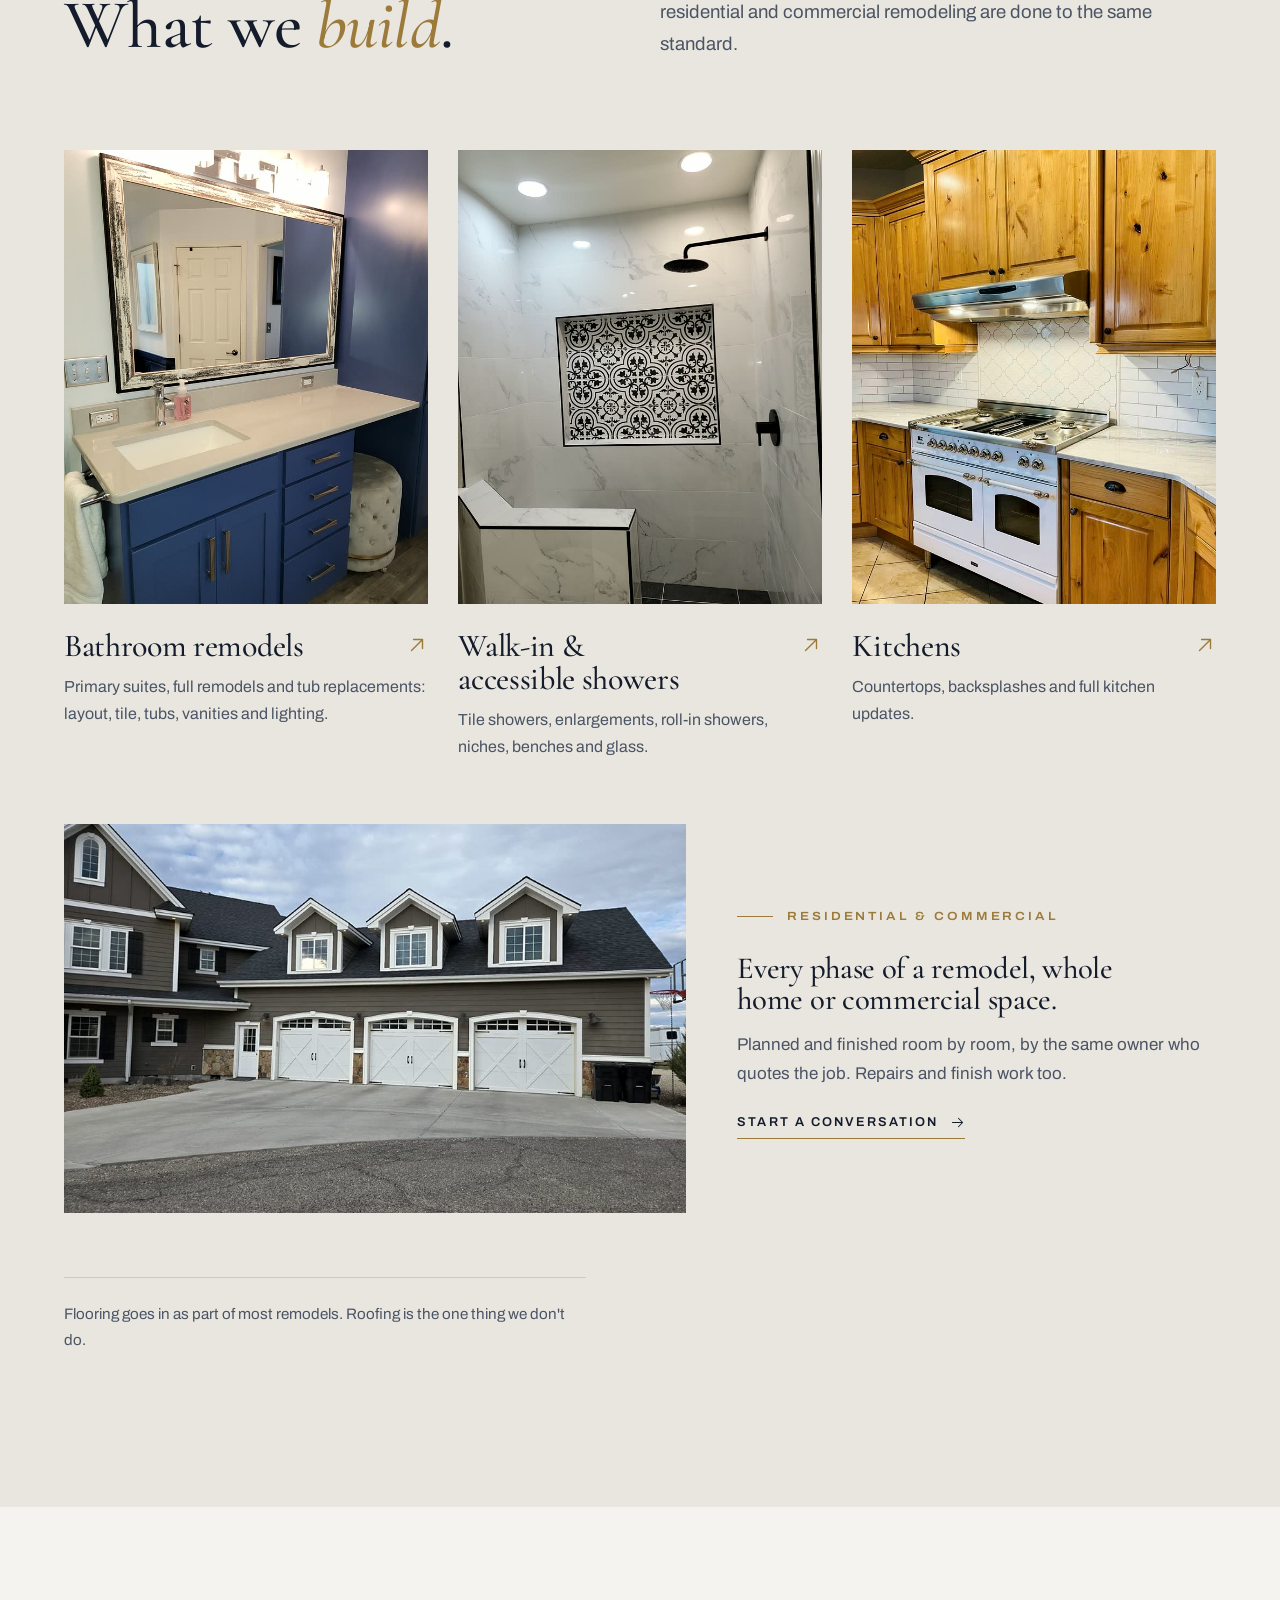
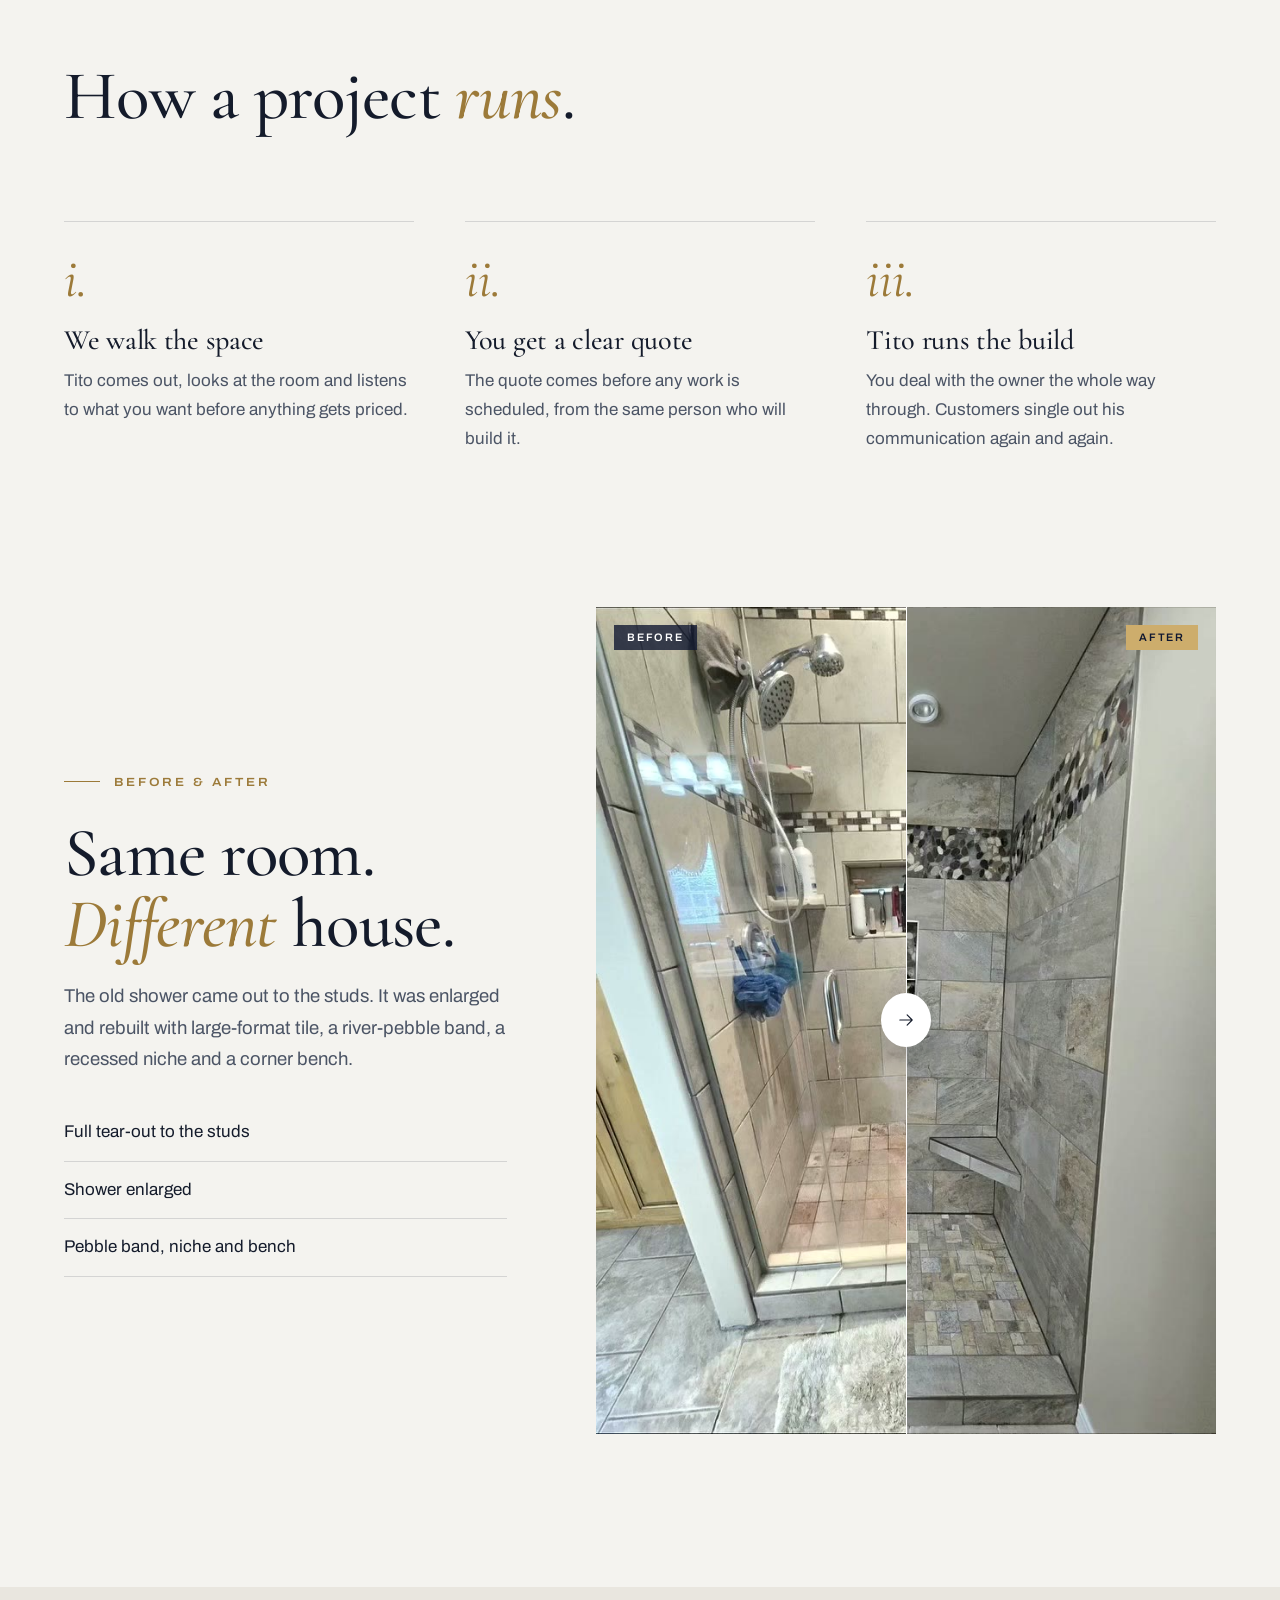
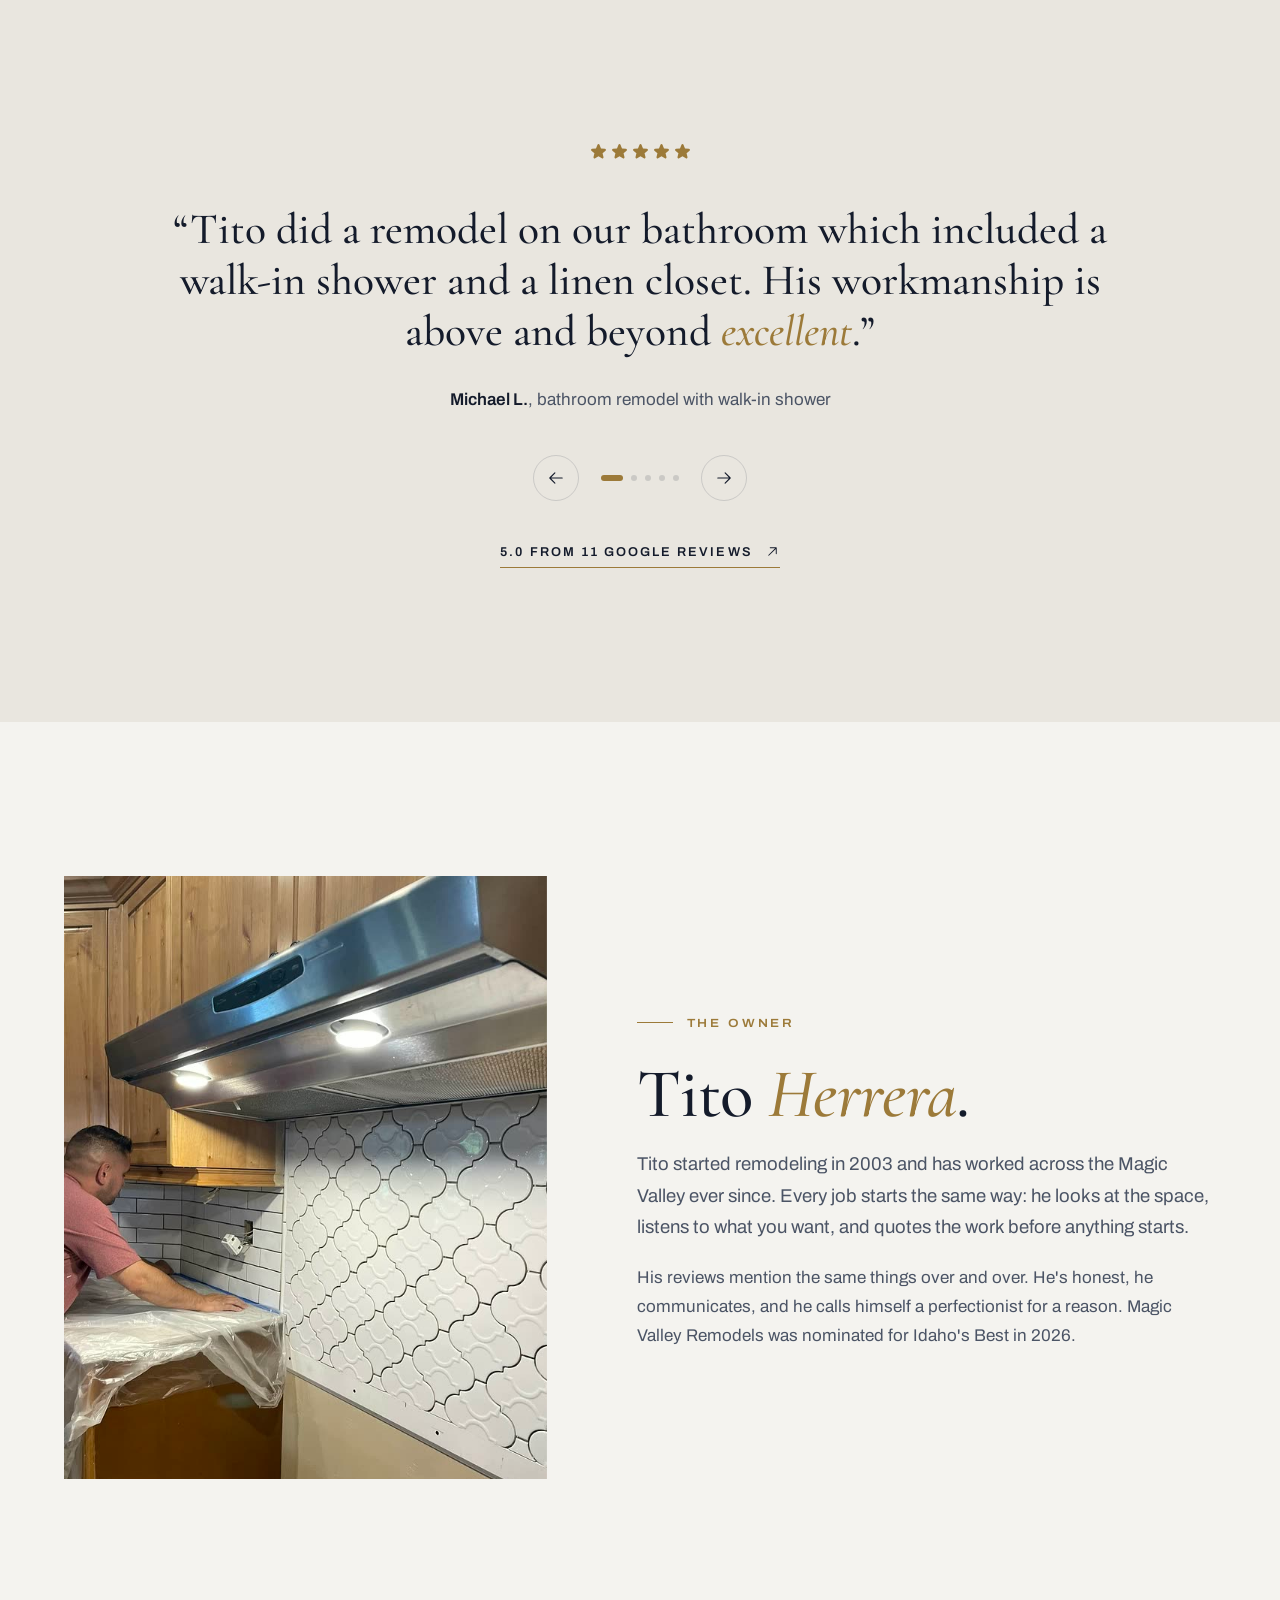
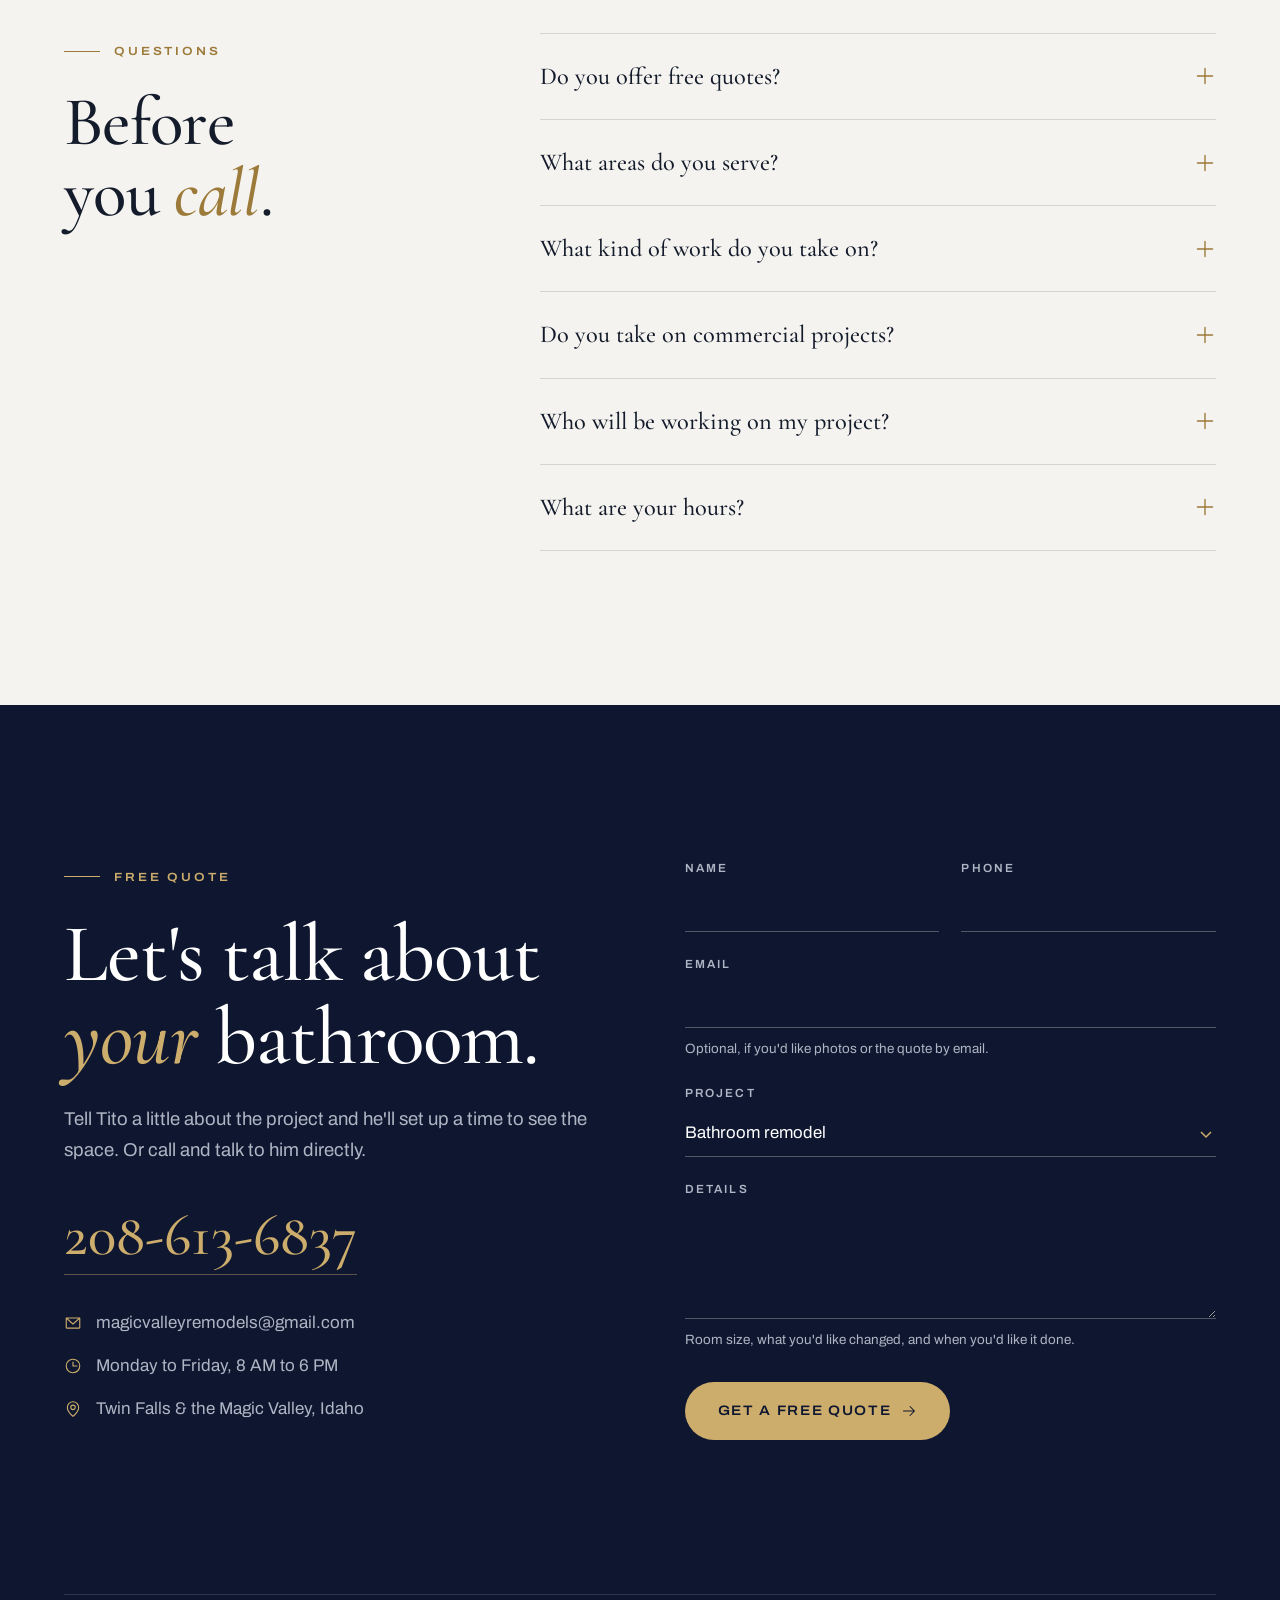
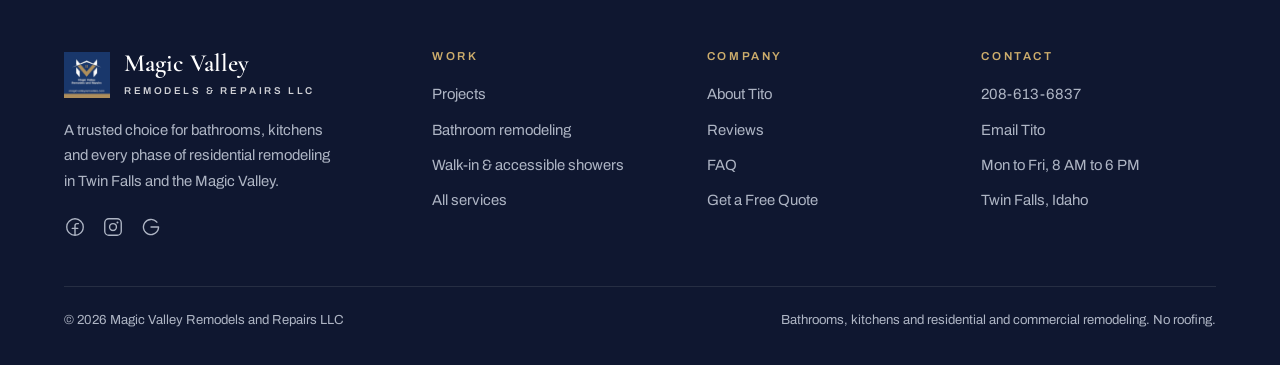
==== commit fa6f4580: "Hero: marble-tile bath, vanity and primary suite: index.html" ====
--- a/index.html
+++ b/index.html
@@ -19,8 +19,8 @@
   <link rel="icon" href="images/logo.jpg">
   <link rel="preload" href="fonts/cormorant-latin.woff2" as="font" type="font/woff2" crossorigin>
   <link rel="preload" href="fonts/archivo-latin.woff2" as="font" type="font/woff2" crossorigin>
-  <link rel="preload" as="image" href="img/navy-tub.jpg" media="(min-width: 901px) and (min-aspect-ratio: 1/1)">
-  <link rel="preload" as="image" href="img/hero-navy-tall.jpg" media="(max-width: 900px), (max-aspect-ratio: 1/1)">
+  <link rel="preload" as="image" href="img/tile-tub.jpg" media="(min-width: 901px) and (min-aspect-ratio: 1/1)">
+  <link rel="preload" as="image" href="img/hero-tile-tall.jpg" media="(max-width: 900px), (max-aspect-ratio: 1/1)">
   <link rel="stylesheet" href="styles.css">
   <script>document.documentElement.classList.add('js')</script>
   <script type="application/ld+json">{"@context": "https://schema.org", "@type": "GeneralContractor", "@id": "https://gcwebdesigner1-sudo.github.io/magic-valley-remodels/#business", "name": "Magic Valley Remodels and Repairs LLC", "alternateName": "Magic Valley Remodels", "slogan": "A trusted choice for bathrooms, kitchens and every phase of residential remodeling.", "url": "https://gcwebdesigner1-sudo.github.io/magic-valley-remodels/", "logo": "https://gcwebdesigner1-sudo.github.io/magic-valley-remodels/images/logo.jpg", "image": ["https://gcwebdesigner1-sudo.github.io/magic-valley-remodels/img/og.jpg", "https://gcwebdesigner1-sudo.github.io/magic-valley-remodels/img/navy-tub.jpg", "https://gcwebdesigner1-sudo.github.io/magic-valley-remodels/img/pattern-niche.jpg", "https://gcwebdesigner1-sudo.github.io/magic-valley-remodels/img/suite-chandelier.jpg"], "description": "Bathroom remodeling, walk-in and accessible tile showers, kitchens, and residential and commercial remodeling in Twin Falls and the Magic Valley, Idaho. Owner Tito Herrera has been remodeling since 2003.", "telephone": "+1-208-613-6837", "email": "magicvalleyremodels@gmail.com", "foundingDate": "2003", "founder": {"@type": "Person", "name": "Tito Herrera"}, "address": {"@type": "PostalAddress", "addressLocality": "Twin Falls", "addressRegion": "ID", "postalCode": "83301", "addressCountry": "US"}, "geo": {"@type": "GeoCoordinates", "latitude": 42.55947, "longitude": -114.44743}, "areaServed": [{"@type": "City", "name": "Twin Falls, Idaho"}, {"@type": "AdministrativeArea", "name": "Magic Valley, Idaho"}], "openingHoursSpecification": [{"@type": "OpeningHoursSpecification", "dayOfWeek": ["Monday", "Tuesday", "Wednesday", "Thursday", "Friday"], "opens": "08:00", "closes": "18:00"}], "aggregateRating": {"@type": "AggregateRating", "ratingValue": "5.0", "reviewCount": "11", "bestRating": "5"}, "sameAs": ["https://www.google.com/maps?cid=8080386999738490906", "https://www.facebook.com/magicvalleyremodelsandrepairs", "https://www.instagram.com/magic_valley_remodels/", "https://www.yelp.com/biz/magic-valley-remodels-and-repairs-twin-falls-2", "https://www.angi.com/companylist/us/id/csi/magic-valley-remodels-and-repairs-reviews-123542163.htm"], "knowsAbout": ["Bathroom remodeling", "Walk-in showers", "Accessible roll-in showers", "Tile installation", "Kitchen remodeling", "Residential remodeling", "Commercial remodeling"], "hasOfferCatalog": {"@type": "OfferCatalog", "name": "Remodeling services", "itemListElement": [{"@type": "Offer", "itemOffered": {"@type": "Service", "name": "Bathroom remodeling", "url": "https://gcwebdesigner1-sudo.github.io/magic-valley-remodels/bathroom-remodeling/"}}, {"@type": "Offer", "itemOffered": {"@type": "Service", "name": "Walk-in and accessible showers", "url": "https://gcwebdesigner1-sudo.github.io/magic-valley-remodels/walk-in-showers/"}}, {"@type": "Offer", "itemOffered": {"@type": "Service", "name": "Kitchen remodeling"}}, {"@type": "Offer", "itemOffered": {"@type": "Service", "name": "Whole-home residential remodeling"}}, {"@type": "Offer", "itemOffered": {"@type": "Service", "name": "Commercial remodeling"}}, {"@type": "Offer", "itemOffered": {"@type": "Service", "name": "Repairs and finish work"}}]}}</script>
@@ -52,9 +52,9 @@
   <section class="hero" aria-label="Magic Valley Remodels and Repairs">
     <span id="top-sentinel" style="position:absolute;top:60px;left:0;width:1px;height:1px"></span>
     <div class="hero-media">
-      <div class="slide on"><picture><source media="(max-width: 900px), (max-aspect-ratio: 1/1)" srcset="img/hero-navy-tall.jpg"><img src="img/navy-tub.jpg" alt="Navy primary bath with freestanding tub and crystal chandelier" fetchpriority="high"></picture></div>
+      <div class="slide on"><picture><source media="(max-width: 900px), (max-aspect-ratio: 1/1)" srcset="img/hero-tile-tall.jpg"><img src="img/tile-tub.jpg" alt="Tub surround in floor-to-ceiling marble-look tile with a recessed niche and window" fetchpriority="high"></picture></div>
+      <div class="slide"><picture><source media="(max-width: 900px), (max-aspect-ratio: 1/1)" srcset="img/hero-vanity-tall.jpg"><img src="img/vanity-tub.jpg" alt="White vanity with a vessel sink beside a marble-tile tub and floor" loading="lazy" fetchpriority="low"></picture></div>
       <div class="slide"><picture><source media="(max-width: 900px), (max-aspect-ratio: 1/1)" srcset="img/hero-suite-tall.jpg"><img src="img/suite-chandelier.jpg" alt="Primary suite with orb chandelier, glass shower and freestanding tub" loading="lazy" fetchpriority="low"></picture></div>
-      <div class="slide"><picture><source media="(max-width: 900px), (max-aspect-ratio: 1/1)" srcset="img/hero-marble-tall.jpg"><img src="img/hero-marble-port.jpg" alt="Freestanding tub beside a marble-look walk-in shower" loading="lazy" fetchpriority="low"></picture></div>
     </div>
     <div class="hero-copy"><div class="wrap">
       <span class="caps loc">Twin Falls, Idaho &middot; Since 2003</span>
@@ -65,9 +65,9 @@
         <a class="btn btn-ghost" href="tel:+12086136837"><svg class="icon" aria-hidden="true"><use href="icons.svg#i-phone"/></svg>208-613-6837</a>
       </div>
       <div class="reel" aria-label="Featured rooms">
-        <button type="button" aria-pressed="true"><span class="bar"><i></i></span>Navy primary bath</button>
+        <button type="button" aria-pressed="true"><span class="bar"><i></i></span>Marble-tile bath</button>
+        <button type="button" aria-pressed="false"><span class="bar"><i></i></span>Vanity and tub</button>
         <button type="button" aria-pressed="false"><span class="bar"><i></i></span>Primary suite</button>
-        <button type="button" aria-pressed="false"><span class="bar"><i></i></span>Marble shower and tub</button>
       </div>
     </div></div>
   </section>
@@ -134,7 +134,7 @@
         <p class="lead" data-r data-d="1">Bathrooms are most of the work. Kitchens and every other phase of residential and commercial remodeling are done to the same standard.</p>
       </div>
       <div class="svc-grid">
-        <a class="card" href="bathroom-remodeling/" data-r><div class="ph"><img src="img/vanity-tub-s.jpg" srcset="img/vanity-tub-s.jpg 900w, img/vanity-tub.jpg 1800w" sizes="(max-width: 900px) 100vw, 33vw" alt="Bathroom with vessel-sink vanity, marble-look tile floor and tiled tub surround" loading="lazy"></div><h3>Bathroom remodels <svg class="icon" aria-hidden="true"><use href="icons.svg#i-arrow-up-right"/></svg></h3><p>Primary suites, full remodels and tub replacements: layout, tile, tubs, vanities and lighting.</p></a>
+        <a class="card" href="bathroom-remodeling/" data-r><div class="ph"><img src="img/navy-vanity-s.jpg" srcset="img/navy-vanity-s.jpg 900w, img/navy-vanity.jpg 1800w" sizes="(max-width: 900px) 100vw, 33vw" alt="Navy vanity with quartz top and framed mirror" loading="lazy"></div><h3>Bathroom remodels <svg class="icon" aria-hidden="true"><use href="icons.svg#i-arrow-up-right"/></svg></h3><p>Primary suites, full remodels and tub replacements: layout, tile, tubs, vanities and lighting.</p></a>
         <a class="card" href="walk-in-showers/" data-r data-d="1"><div class="ph"><img src="img/pattern-niche-s.jpg" srcset="img/pattern-niche-s.jpg 900w, img/pattern-niche.jpg 1800w" sizes="(max-width: 900px) 100vw, 33vw" alt="Walk-in shower with patterned tile niche" loading="lazy"></div><h3>Walk-in &amp; accessible showers <svg class="icon" aria-hidden="true"><use href="icons.svg#i-arrow-up-right"/></svg></h3><p>Tile showers, enlargements, roll-in showers, niches, benches and glass.</p></a>
         <a class="card" href="#quote" data-r data-d="2"><div class="ph"><img src="img/kitchen-range-s.jpg" srcset="img/kitchen-range-s.jpg 900w, img/kitchen-range.jpg 1800w" sizes="(max-width: 900px) 100vw, 33vw" alt="Kitchen with new counters and tile backsplash" loading="lazy"></div><h3>Kitchens <svg class="icon" aria-hidden="true"><use href="icons.svg#i-arrow-up-right"/></svg></h3><p>Countertops, backsplashes and full kitchen updates.</p></a>
       </div>
--- a/styles.css
+++ b/styles.css
@@ -1,386 +1,390 @@
-/* Magic Valley Remodels & Repairs
-   Editorial, light, architectural. Stone-white paper, navy ink, gold accent: the two colors of his logo.
-   Type: Cormorant Garamond (display, luxury serif justified by the high-end residential brief)
-         + Archivo (text and interface). Both self-hosted.
-   Shape rule: photography is square-cornered; only buttons are pills. */
-
-@font-face { font-family: "Cormorant"; src: url("fonts/cormorant-latin.woff2") format("woff2"); font-weight: 400 700; font-style: normal; font-display: swap; }
-@font-face { font-family: "Cormorant"; src: url("fonts/cormorant-italic-latin.woff2") format("woff2"); font-weight: 400 700; font-style: italic; font-display: swap; }
-@font-face { font-family: "Archivo"; src: url("fonts/archivo-latin.woff2") format("woff2"); font-weight: 100 900; font-stretch: 62% 125%; font-style: normal; font-display: swap; }
-
-:root {
-  --paper: #f4f3ef;
-  --stone: #e9e6df;
-  --ink: #141b2b;
-  --ink-soft: #4b5465;
-  --line: rgba(20, 27, 43, .14);
-  --navy: #1c2a52;
-  --navy-deep: #0f1730;
-  --gold: #9c7a39;
-  --gold-soft: #cdad6c;
-  --on-dark: #f1efe9;
-  --on-dark-soft: #aeb5c4;
-  --serif: "Cormorant", "Cormorant Garamond", Georgia, serif;
-  --sans: "Archivo", "Helvetica Neue", Arial, sans-serif;
-  --ease: cubic-bezier(.2, .7, .1, 1);
-  --gutter: clamp(20px, 5vw, 72px);
-  --max: 1440px;
-}
-
-* { box-sizing: border-box; margin: 0; padding: 0; }
-html { -webkit-text-size-adjust: 100%; scroll-behavior: smooth; }
-body { font-family: var(--sans); font-size: 1.0625rem; line-height: 1.7; color: var(--ink); background: var(--paper); -webkit-font-smoothing: antialiased; overflow-x: clip; }
-img { display: block; max-width: 100%; }
-a { color: inherit; }
-::selection { background: var(--navy); color: var(--on-dark); }
-:focus-visible { outline: 2px solid var(--gold); outline-offset: 4px; }
-.wrap { max-width: var(--max); margin: 0 auto; padding: 0 var(--gutter); }
-section { position: relative; }
-.sec { padding: clamp(96px, 12vw, 180px) 0; }
-[id] { scroll-margin-top: 90px; }
-.sr-only { position: absolute; width: 1px; height: 1px; overflow: hidden; clip: rect(0 0 0 0); white-space: nowrap; }
-.icon { width: 1.05em; height: 1.05em; flex: none; }
-
-/* ---------- type ---------- */
-h1, h2, h3 { font-family: var(--serif); font-weight: 500; letter-spacing: -.01em; line-height: 1.02; text-wrap: balance; }
-h2 { font-size: clamp(2.6rem, 5.4vw, 5rem); max-width: 16ch; }
-h2 em, h1 em, .quote-text em { font-style: italic; font-weight: 500; color: var(--gold); }
-h3 { font-size: clamp(1.7rem, 2.4vw, 2.3rem); }
-p { max-width: 58ch; }
-.lead { font-size: 1.16rem; color: var(--ink-soft); }
-.caps { font-family: var(--sans); font-size: .74rem; font-weight: 600; letter-spacing: .24em; text-transform: uppercase; font-stretch: 112%; }
-.label { display: inline-flex; align-items: center; gap: 14px; color: var(--gold); margin-bottom: 26px; }
-.label::before { content: ""; width: 36px; height: 1px; background: currentColor; }
-
-/* ---------- buttons & links ---------- */
-.btn { display: inline-flex; align-items: center; justify-content: center; gap: 10px; white-space: nowrap; font: 600 .86rem/1 var(--sans); letter-spacing: .12em; text-transform: uppercase; font-stretch: 110%; text-decoration: none; padding: 20px 32px; border-radius: 999px; border: 1px solid transparent; cursor: pointer; transition: background-color .35s var(--ease), color .35s var(--ease), border-color .35s var(--ease), transform .25s var(--ease); }
-.btn:active { transform: scale(.98); }
-.btn .icon { width: 16px; height: 16px; }
-.btn-gold { background: var(--gold-soft); color: var(--navy-deep); }
-.btn-gold:hover { background: #dcbf82; }
-.btn-navy { background: var(--navy); color: var(--on-dark); }
-.btn-navy:hover { background: var(--navy-deep); }
-.btn-ghost { color: #fff; border-color: rgba(255,255,255,.55); }
-.btn-ghost:hover { background: #fff; color: var(--ink); }
-.btn-line { color: var(--ink); border-color: var(--line); }
-.btn-line:hover { border-color: var(--ink); }
-.more { display: inline-flex; align-items: center; gap: 12px; font: 600 .8rem/1 var(--sans); letter-spacing: .16em; text-transform: uppercase; text-decoration: none; color: var(--ink); padding-bottom: 8px; border-bottom: 1px solid var(--gold); transition: gap .35s var(--ease), color .3s; }
-.more:hover { gap: 18px; color: var(--gold); }
-.more .icon { width: 15px; height: 15px; }
-
-/* ---------- header ---------- */
-.util { position: absolute; z-index: 41; top: 0; left: 0; right: 0; height: 40px; display: flex; align-items: center; color: rgba(255,255,255,.82); font-size: .82rem; border-bottom: 1px solid rgba(255,255,255,.14); }
-.util .wrap { width: 100%; display: flex; justify-content: space-between; gap: 18px; }
-.util span, .util a { display: inline-flex; align-items: center; gap: 8px; text-decoration: none; }
-.util .icon { width: 14px; height: 14px; color: var(--gold-soft); }
-.util .grp { display: flex; gap: 26px; }
-.page .util { position: relative; color: var(--ink-soft); background: var(--stone); border-bottom: 0; }
-.page .util .icon { color: var(--gold); }
-
-.nav { position: fixed; z-index: 40; top: 40px; left: 0; right: 0; height: 84px; transition: top .45s var(--ease), background-color .45s var(--ease), color .45s var(--ease), height .45s var(--ease), box-shadow .45s var(--ease); color: #fff; }
-.nav .wrap { height: 100%; display: flex; align-items: center; justify-content: space-between; gap: 30px; }
-.nav.solid { top: 0; height: 74px; background: rgba(244, 243, 239, .94); color: var(--ink); box-shadow: 0 1px 0 var(--line); backdrop-filter: blur(14px); -webkit-backdrop-filter: blur(14px); }
-.page .nav { position: sticky; top: 0; }
-.brand { display: flex; align-items: center; gap: 14px; text-decoration: none; }
-.brand img { width: 46px; height: 46px; object-fit: cover; }
-.brand .bn { font-family: var(--serif); font-size: 1.55rem; font-weight: 600; line-height: 1; letter-spacing: .005em; }
-.brand .bs { display: block; margin-top: 4px; font-family: var(--sans); font-size: .62rem; font-weight: 600; letter-spacing: .26em; text-transform: uppercase; opacity: .8; }
-.links { list-style: none; display: flex; align-items: center; gap: clamp(18px, 2.2vw, 36px); }
-.links a { font-size: .8rem; font-weight: 600; letter-spacing: .14em; text-transform: uppercase; text-decoration: none; position: relative; padding: 6px 0; }
-.links a:not(.btn)::after { content: ""; position: absolute; left: 0; right: 0; bottom: 0; height: 1px; background: currentColor; transform: scaleX(0); transform-origin: right; transition: transform .45s var(--ease); }
-.links a:not(.btn):hover::after, .links a[aria-current="page"]::after { transform: scaleX(1); transform-origin: left; }
-.links .btn { padding: 15px 24px; font-size: .74rem; letter-spacing: .14em; }
-.nav:not(.solid) .links .btn-navy { background: rgba(255,255,255,.12); border-color: rgba(255,255,255,.5); }
-.menu-btn { display: none; width: 48px; height: 48px; border: 0; background: none; color: inherit; cursor: pointer; place-items: center; }
-.menu-btn .icon { width: 28px; height: 28px; }
-.menu-btn .i-close { display: none; }
-.menu-btn[aria-expanded="true"] .i-open { display: none; }
-.menu-btn[aria-expanded="true"] .i-close { display: block; }
-@media (max-width: 1060px) {
-  .menu-btn { display: grid; }
-  .links { position: fixed; inset: 74px 0 auto; flex-direction: column; align-items: stretch; gap: 0; background: var(--paper); color: var(--ink); padding: 10px var(--gutter) 28px; box-shadow: 0 30px 40px -20px rgba(20,27,43,.25); opacity: 0; visibility: hidden; transform: translateY(-10px); transition: opacity .35s, transform .35s, visibility .35s; }
-  .links.open { opacity: 1; visibility: visible; transform: none; }
-  .links li a:not(.btn) { display: block; padding: 18px 2px; border-bottom: 1px solid var(--line); font-size: .9rem; }
-  .links .btn { margin-top: 20px; width: 100%; padding: 18px; }
-  .nav:not(.solid) .links .btn-navy { background: var(--navy); }
-  .util .grp span:not(:first-child) { display: none; }
-}
-@media (max-width: 560px) { .util .grp .hide-sm { display: none; } .brand .bn { font-size: 1.3rem; } }
-
-/* ---------- hero: graded stills, crossfade + slow settle ---------- */
-.hero { position: relative; height: 100vh; height: 100svh; min-height: 640px; overflow: hidden; color: #fff; background: var(--navy-deep); }
-.slide { position: absolute; inset: 0; opacity: 0; transition: opacity 1.6s var(--ease); }
-.slide.on { opacity: 1; }
-.slide picture, .slide img { width: 100%; height: 100%; object-fit: cover; }
-.slide img { transform: scale(1.08); transition: transform 9s linear; }
-.slide.on img { transform: scale(1); }
-.hero::after { content: ""; position: absolute; inset: 0; pointer-events: none;
-  background: linear-gradient(90deg, rgba(10,15,30,.78) 0%, rgba(10,15,30,.45) 42%, rgba(10,15,30,.05) 75%),
-              linear-gradient(0deg, rgba(10,15,30,.72) 0%, rgba(10,15,30,0) 45%),
-              linear-gradient(180deg, rgba(10,15,30,.55) 0%, rgba(10,15,30,0) 22%); }
-.hero-copy { text-shadow: 0 2px 24px rgba(5,10,25,.45); position: absolute; z-index: 2; left: 0; right: 0; bottom: clamp(56px, 11vh, 120px); }
-.hero-copy .loc { color: var(--gold-soft); margin-bottom: 22px; display: block; }
-.hero h1 { font-size: clamp(4.4rem, 11vw, 11rem); font-weight: 500; line-height: .86; letter-spacing: -.02em; }
-.hero h1 .ln { display: block; overflow: hidden; padding-bottom: .06em; }
-.hero h1 .ln > span { display: inline-block; }
-.hero h1 .trade { display: block; margin-top: 18px; font-family: var(--sans); font-size: clamp(.8rem, 1.1vw, .98rem); font-weight: 600; letter-spacing: .42em; text-transform: uppercase; font-stretch: 115%; color: rgba(255,255,255,.9); }
-.hero .promise { margin-top: 30px; max-width: 34ch; font-family: var(--serif); font-size: clamp(1.35rem, 2vw, 1.85rem); line-height: 1.3; color: rgba(255,255,255,.92); }
-.hero .promise em { color: var(--gold-soft); }
-.hero .ctas { margin-top: 38px; display: flex; flex-wrap: wrap; gap: 14px; }
-.reel { position: absolute; z-index: 2; right: var(--gutter); bottom: clamp(56px, 11vh, 120px); display: grid; gap: 14px; width: min(300px, 26vw); }
-.reel button { display: grid; gap: 10px; text-align: left; background: none; border: 0; color: rgba(255,255,255,.66); font: 500 .78rem/1.3 var(--sans); letter-spacing: .1em; text-transform: uppercase; cursor: pointer; transition: color .3s; }
-.reel button.on, .reel button:hover { color: #fff; }
-.reel .bar { position: relative; height: 1px; background: rgba(255,255,255,.3); overflow: hidden; }
-.reel .bar i { position: absolute; inset: 0; background: var(--gold-soft); transform: scaleX(0); transform-origin: left; }
-.reel button.on .bar i { animation: fill 7s linear forwards; }
-@keyframes fill { to { transform: scaleX(1); } }
-@media (prefers-reduced-motion: no-preference) {
-  .hero h1 .ln > span { animation: rise 1.4s var(--ease) both; }
-  .hero h1 .ln:nth-child(2) > span { animation-delay: .12s; }
-  .hero .loc, .hero .trade, .hero .promise, .hero .ctas, .reel { animation: fade 1.2s var(--ease) both; }
-  .hero .trade { animation-delay: .45s; } .hero .promise { animation-delay: .6s; } .hero .ctas { animation-delay: .75s; } .reel { animation-delay: 1s; }
-}
-@keyframes rise { from { transform: translateY(105%); } }
-@keyframes fade { from { opacity: 0; transform: translateY(16px); } }
-@media (max-width: 900px) {
-  .reel { display: none; }
-  .hero::after { background: linear-gradient(0deg, rgba(10,15,30,.88) 0%, rgba(10,15,30,.5) 45%, rgba(10,15,30,.15) 70%, rgba(10,15,30,.5) 100%); }
-  .hero-copy { bottom: 40px; }
-  .hero .ctas .btn { flex: 1 1 100%; }
-}
-
-/* ---------- reveal system ---------- */
-.js [data-r] { opacity: 0; transform: translateY(40px); transition: opacity 1.1s var(--ease), transform 1.1s var(--ease); }
-.js [data-r].in { opacity: 1; transform: none; }
-.js [data-r="mask"] { opacity: 1; transform: none; }
-.js [data-r="mask"] > * { clip-path: inset(100% 0 0 0); transition: clip-path 1.4s var(--ease); }
-.js [data-r="mask"].in > * { clip-path: inset(0 0 0 0); }
-.js [data-r="mask"] img { scale: 1.14; transition: scale 2.2s var(--ease); }
-.js [data-r="mask"].in img { scale: 1; }
-[data-d="1"] { transition-delay: .12s !important; } [data-d="2"] { transition-delay: .24s !important; } [data-d="3"] { transition-delay: .36s !important; }
-
-/* ---------- intro ---------- */
-.intro-grid { display: grid; grid-template-columns: minmax(0, 7fr) minmax(0, 5fr); gap: clamp(40px, 7vw, 120px); align-items: end; }
-.intro h2 { font-size: clamp(2.8rem, 5.6vw, 5.4rem); max-width: 14ch; }
-.intro .sig { margin-top: 28px; display: flex; align-items: center; gap: 16px; }
-.intro .sig img { width: 56px; height: 56px; border-radius: 50%; object-fit: cover; }
-.intro .sig b { display: block; font-family: var(--serif); font-size: 1.4rem; font-weight: 600; line-height: 1.1; }
-.intro .sig span { font-size: .85rem; color: var(--ink-soft); }
-.creds { margin-top: clamp(64px, 9vw, 120px); display: grid; grid-template-columns: repeat(4, minmax(0, 1fr)); gap: 0 clamp(20px, 3vw, 48px); }
-.creds div { border-top: 1px solid var(--ink); padding-top: 22px; }
-.creds strong { display: block; font-family: var(--serif); font-size: clamp(2.2rem, 3.6vw, 3.4rem); font-weight: 500; line-height: 1; }
-.creds strong small { font-size: .45em; font-family: var(--sans); font-weight: 600; letter-spacing: .1em; margin-left: 6px; color: var(--gold); }
-.creds span { display: block; margin-top: 10px; font-size: .9rem; color: var(--ink-soft); }
-
-/* ---------- featured projects ---------- */
-.fp-head { display: flex; align-items: end; justify-content: space-between; gap: 30px; flex-wrap: wrap; margin-bottom: clamp(56px, 8vw, 110px); }
-.fp { display: grid; grid-template-columns: repeat(12, minmax(0, 1fr)); gap: clamp(20px, 3vw, 48px); align-items: end; }
-.fp + .fp { margin-top: clamp(90px, 12vw, 170px); }
-.fp .ph { position: relative; overflow: hidden; background: var(--stone); }
-.fp .ph img { width: 100%; height: 100%; object-fit: cover; }
-.fp .txt .caps { color: var(--gold); display: block; margin-bottom: 18px; }
-.fp .txt p { margin-top: 18px; color: var(--ink-soft); }
-.fp .txt .more { margin-top: 28px; }
-.fp-a .ph { grid-column: 1 / 9; aspect-ratio: 4 / 5; }
-.fp-a .txt { grid-column: 9 / 13; padding-bottom: 4vw; }
-.fp-a .ph-2 { grid-column: 9 / 12; grid-row: 1; align-self: start; aspect-ratio: 3 / 4; margin-bottom: 30px; }
-.fp-b .txt { grid-column: 1 / 5; grid-row: 1; padding-bottom: 4vw; }
-.fp-b .ph { grid-column: 5 / 13; grid-row: 1; aspect-ratio: 16 / 11; }
-.fp-c .ph { grid-column: 3 / 9; aspect-ratio: 3 / 4; }
-.fp-c .txt { grid-column: 9 / 13; padding-bottom: 4vw; }
-.fp .ph .pl { position: absolute; inset: -8% 0; }
-@media (prefers-reduced-motion: no-preference) { @supports (animation-timeline: view()) {
-  .fp .ph .pl img, .about .ph img { animation: drift linear both; animation-timeline: view(); } } }
-@keyframes drift { from { transform: translateY(-5%); } to { transform: translateY(5%); } }
-
-/* ---------- services ---------- */
-.svc { background: var(--stone); }
-.svc-head { display: grid; grid-template-columns: minmax(0, 1fr) minmax(0, 1fr); gap: 40px; align-items: end; margin-bottom: clamp(56px, 7vw, 96px); }
-.svc-head p { justify-self: end; }
-.svc-grid { display: grid; grid-template-columns: repeat(3, minmax(0, 1fr)); gap: clamp(18px, 2.4vw, 36px); }
-.card { position: relative; display: block; text-decoration: none; color: inherit; }
-.card .ph { aspect-ratio: 4 / 5; overflow: hidden; background: var(--paper); }
-.card .ph img { width: 100%; height: 100%; object-fit: cover; transition: transform 1.4s var(--ease); }
-.card:hover .ph img { transform: scale(1.045); }
-.card h3 { margin-top: 26px; font-size: clamp(1.8rem, 2.5vw, 2.4rem); display: flex; justify-content: space-between; align-items: baseline; gap: 16px; }
-.card h3 .icon { width: 22px; height: 22px; color: var(--gold); transition: transform .45s var(--ease); flex: none; }
-.card:hover h3 .icon { transform: translate(4px, -4px); }
-.card p { margin-top: 10px; color: var(--ink-soft); font-size: 1rem; }
-.svc-wide { margin-top: clamp(40px, 5vw, 72px); display: grid; grid-template-columns: minmax(0, 1.3fr) minmax(0, 1fr); gap: clamp(28px, 4vw, 64px); align-items: center; text-decoration: none; color: inherit; }
-.svc-wide .ph { aspect-ratio: 16 / 10; overflow: hidden; }
-.svc-wide .ph img { width: 100%; height: 100%; object-fit: cover; transition: transform 1.4s var(--ease); }
-.svc-wide:hover .ph img { transform: scale(1.04); }
-.svc-wide p { margin-top: 16px; color: var(--ink-soft); }
-.svc-note { margin-top: clamp(40px, 5vw, 64px); padding-top: 24px; border-top: 1px solid var(--line); color: var(--ink-soft); font-size: .95rem; }
-
-/* ---------- process ---------- */
-.steps { margin-top: clamp(56px, 7vw, 96px); display: grid; grid-template-columns: repeat(3, minmax(0, 1fr)); gap: clamp(28px, 4vw, 64px); counter-reset: s; }
-.step { border-top: 1px solid var(--line); padding-top: 30px; }
-.step .num { font-family: var(--serif); font-style: italic; font-size: 3.4rem; line-height: 1; color: var(--gold); }
-.step h3 { margin-top: 20px; font-size: clamp(1.6rem, 2.2vw, 2.1rem); }
-.step p { margin-top: 12px; color: var(--ink-soft); }
-
-/* ---------- before / after ---------- */
-.ba-grid { display: grid; grid-template-columns: minmax(0, 5fr) minmax(0, 7fr); gap: clamp(40px, 7vw, 120px); align-items: center; }
-.ba-grid ul { list-style: none; margin-top: 28px; }
-.ba-grid li { padding: 14px 0; border-bottom: 1px solid var(--line); }
-@property --pos { syntax: "<percentage>"; inherits: true; initial-value: 50%; }
-.compare { position: relative; overflow: hidden; aspect-ratio: 3 / 4; max-width: 620px; width: 100%; justify-self: end; background: var(--stone); user-select: none; touch-action: pan-y; --pos: 50%; }
-.compare > img, .compare .after img { width: 100%; height: 100%; object-fit: cover; }
-.compare .after { position: absolute; inset: 0; clip-path: inset(0 0 0 var(--pos)); }
-.compare .handle { position: absolute; top: 0; bottom: 0; left: var(--pos); width: 50px; margin-left: -25px; border: 0; background: none; cursor: ew-resize; display: flex; justify-content: center; }
-.compare .handle::before { content: ""; position: absolute; inset: 0 auto 0 50%; width: 1px; background: #fff; }
-.compare .handle span { position: relative; align-self: center; display: grid; place-items: center; width: 54px; height: 54px; border-radius: 50%; background: #fff; color: var(--ink); box-shadow: 0 10px 30px rgba(10,15,30,.25); }
-.compare .handle .icon { width: 18px; height: 18px; }
-.compare .tag { position: absolute; top: 18px; padding: 7px 13px; font: 600 .68rem/1 var(--sans); letter-spacing: .16em; text-transform: uppercase; background: rgba(15,23,48,.78); color: #fff; pointer-events: none; }
-.compare .tag-b { left: 18px; } .compare .after .tag { right: 18px; background: var(--gold-soft); color: var(--navy-deep); }
-@media (prefers-reduced-motion: no-preference) { @supports (animation-timeline: view()) {
-  .compare:not(.manual) { animation: wipe linear both; animation-timeline: view(); animation-range: entry 30% cover 55%; } } }
-@keyframes wipe { from { --pos: 100%; } to { --pos: 0%; } }
-
-/* ---------- testimonials ---------- */
-.words { background: var(--stone); text-align: center; }
-.words .stars { display: inline-flex; gap: 4px; color: var(--gold); }
-.words .stars .icon { width: 17px; height: 17px; }
-.quotes { display: grid; margin: 34px auto 0; max-width: 1000px; }
-.q { grid-area: 1 / 1; margin: 0; opacity: 0; visibility: hidden; transform: translateY(12px); transition: opacity .45s var(--ease), transform .45s var(--ease), visibility 0s .45s; }
-.q.on { opacity: 1; visibility: visible; transform: none; transition: opacity .8s var(--ease) .45s, transform .8s var(--ease) .45s, visibility 0s .45s; }
-.quote-text { font-family: var(--serif); font-size: clamp(1.8rem, 3.4vw, 3.1rem); line-height: 1.18; font-weight: 500; }
-.q figcaption { margin-top: 28px; color: var(--ink-soft); }
-.q figcaption b { color: var(--ink); font-weight: 600; }
-.q-nav { margin-top: 40px; display: flex; justify-content: center; align-items: center; gap: 22px; }
-.q-nav button { width: 46px; height: 46px; border-radius: 50%; border: 1px solid var(--line); background: none; cursor: pointer; display: grid; place-items: center; color: var(--ink); transition: border-color .3s, background .3s; }
-.q-nav button:hover { border-color: var(--ink); }
-.q-nav .icon { width: 18px; height: 18px; }
-.q-nav .prev .icon { transform: rotate(180deg); }
-.q-dots { display: flex; gap: 8px; }
-.q-dots i { width: 6px; height: 6px; border-radius: 50%; background: var(--line); transition: background .3s, width .3s; }
-.q-dots i.on { background: var(--gold); width: 22px; border-radius: 3px; }
-.words .src { margin: 36px auto 0; }
-
-/* ---------- about ---------- */
-.about-grid { display: grid; grid-template-columns: minmax(0, 5fr) minmax(0, 6fr); gap: clamp(40px, 7vw, 120px); align-items: center; }
-.about .ph { aspect-ratio: 4 / 5; overflow: hidden; }
-.about .ph img { width: 100%; height: 112%; object-fit: cover; }
-.about p { margin-top: 20px; color: var(--ink-soft); }
-
-/* ---------- FAQ ---------- */
-.faq-grid { display: grid; grid-template-columns: minmax(0, 4fr) minmax(0, 7fr); gap: clamp(40px, 7vw, 120px); align-items: start; }
-.faq details { border-bottom: 1px solid var(--line); }
-.faq details:first-child { border-top: 1px solid var(--line); }
-.faq summary { list-style: none; cursor: pointer; display: flex; justify-content: space-between; align-items: center; gap: 24px; padding: 28px 0; font-family: var(--serif); font-size: clamp(1.35rem, 1.9vw, 1.7rem); font-weight: 500; line-height: 1.2; }
-.faq summary::-webkit-details-marker { display: none; }
-.faq summary .icon { width: 22px; height: 22px; color: var(--gold); transition: transform .4s var(--ease); flex: none; }
-.faq details[open] summary .icon { transform: rotate(45deg); }
-.faq details p { padding: 0 0 28px; color: var(--ink-soft); }
-
-/* ---------- quote + footer (the one dark block) ---------- */
-.cta { background: var(--navy-deep); color: var(--on-dark); }
-.cta h2 { color: #fff; font-size: clamp(3rem, 6.4vw, 6rem); }
-.cta h2 em { color: var(--gold-soft); }
-.cta .lead { color: var(--on-dark-soft); margin-top: 24px; }
-.cta-grid { display: grid; grid-template-columns: minmax(0, 1fr) minmax(0, 1fr); gap: clamp(40px, 7vw, 120px); align-items: start; }
-.phone-xl { display: inline-block; margin-top: 40px; font-family: var(--serif); font-size: clamp(2.6rem, 4.6vw, 4.2rem); font-weight: 500; color: var(--gold-soft); text-decoration: none; line-height: 1; border-bottom: 1px solid rgba(205,173,108,.4); padding-bottom: 8px; transition: color .3s, border-color .3s; }
-.phone-xl:hover { color: #fff; border-color: #fff; }
-.contact { list-style: none; margin-top: 34px; display: grid; gap: 14px; color: var(--on-dark-soft); }
-.contact li { display: flex; align-items: center; gap: 14px; }
-.contact a { text-decoration: none; } .contact a:hover { color: #fff; }
-.contact .icon { width: 18px; height: 18px; color: var(--gold-soft); }
-.form { display: grid; gap: 22px; }
-.form .row { display: grid; grid-template-columns: 1fr 1fr; gap: 22px; }
-.field { display: grid; gap: 10px; }
-.field label { font-size: .74rem; font-weight: 600; letter-spacing: .18em; text-transform: uppercase; color: var(--on-dark-soft); }
-.field input, .field select, .field textarea { font: 400 1.05rem var(--sans); color: #fff; background: transparent; border: 0; border-bottom: 1px solid rgba(241,239,233,.3); border-radius: 0; padding: 10px 0 14px; transition: border-color .3s; }
-.field select { appearance: none; background: url("data:image/svg+xml,%3Csvg xmlns='http://www.w3.org/2000/svg' width='12' height='8'%3E%3Cpath d='M1 1l5 5 5-5' fill='none' stroke='%23cdad6c' stroke-width='1.5'/%3E%3C/svg%3E") right 4px center no-repeat; }
-.field select option { color: var(--ink); }
-.field textarea { min-height: 110px; resize: vertical; }
-.field input:focus, .field select:focus, .field textarea:focus { outline: none; border-color: var(--gold-soft); }
-.field input:user-invalid { border-color: #e7867a; }
-.field .hint { font-size: .84rem; color: var(--on-dark-soft); }
-.form .btn { justify-self: start; margin-top: 8px; }
-.hp { position: absolute; left: -9999px; }
-.foot { margin-top: clamp(100px, 12vw, 170px); border-top: 1px solid rgba(241,239,233,.14); padding: 56px 0 40px; display: grid; grid-template-columns: 1.4fr 1fr 1fr 1fr; gap: 40px; color: var(--on-dark-soft); font-size: .93rem; }
-.foot .brand { color: #fff; }
-.foot h4 { font: 600 .72rem/1 var(--sans); letter-spacing: .22em; text-transform: uppercase; color: var(--gold-soft); margin-bottom: 20px; }
-.foot ul { list-style: none; display: grid; gap: 10px; }
-.foot a { text-decoration: none; white-space: nowrap; }
-.foot a:hover { color: #fff; }
-.foot .tag { margin-top: 18px; max-width: 30ch; }
-.foot .socials { display: flex; gap: 16px; margin-top: 22px; }
-.foot .socials .icon { width: 22px; height: 22px; }
-.legal { padding: 22px 0 34px; border-top: 1px solid rgba(241,239,233,.1); display: flex; flex-wrap: wrap; justify-content: space-between; gap: 12px; color: var(--on-dark-soft); font-size: .82rem; }
-
-/* ---------- projects page ---------- */
-.page-head { padding: clamp(80px, 10vw, 150px) 0 clamp(56px, 7vw, 100px); }
-.crumbs { font-size: .84rem; color: var(--ink-soft); margin-bottom: 30px; letter-spacing: .04em; }
-.crumbs a { text-decoration: none; } .crumbs a:hover { color: var(--gold); }
-.page-head h1 { font-size: clamp(3.4rem, 8vw, 7.6rem); max-width: 14ch; line-height: .95; }
-.page-head .lead { margin-top: 28px; }
-.page-head .actions { margin-top: 38px; display: flex; gap: 14px; flex-wrap: wrap; }
-.proj { padding: clamp(70px, 9vw, 130px) 0; border-top: 1px solid var(--line); }
-.proj-head { display: grid; grid-template-columns: minmax(0, 5fr) minmax(0, 7fr); gap: clamp(30px, 6vw, 100px); align-items: end; margin-bottom: clamp(40px, 5vw, 72px); }
-.proj-head .caps { color: var(--gold); display: block; margin-bottom: 16px; }
-.proj-head p { color: var(--ink-soft); }
-.gal { display: grid; grid-template-columns: repeat(12, minmax(0, 1fr)); grid-auto-flow: dense; gap: clamp(10px, 1.4vw, 20px); }
-.gal a { position: relative; display: block; overflow: hidden; background: var(--stone); cursor: zoom-in; }
-.gal img { width: 100%; height: 100%; object-fit: cover; transition: transform 1.4s var(--ease); }
-.gal a:hover img { transform: scale(1.04); }
-.gal .p { grid-column: span 4; aspect-ratio: 3 / 4; }
-.gal .l { grid-column: span 8; aspect-ratio: 4 / 3; }
-.gal .big { grid-column: span 6; aspect-ratio: 3 / 4; }
-.split-hero { display: grid; grid-template-columns: minmax(0, 1fr) minmax(0, 1fr); gap: clamp(36px, 6vw, 100px); align-items: center; padding-block: clamp(60px, 7vw, 110px); }
-.split-hero .ph { aspect-ratio: 4 / 5; overflow: hidden; }
-.split-hero .ph img { width: 100%; height: 100%; object-fit: cover; }
-.split-hero h1 { font-size: clamp(3rem, 6.2vw, 6rem); line-height: .98; }
-.prose { display: grid; grid-template-columns: minmax(0, 1fr) minmax(0, 1fr); gap: clamp(36px, 6vw, 100px); }
-.prose h2 { font-size: clamp(2rem, 3.4vw, 3rem); margin-bottom: 18px; }
-.prose p { color: var(--ink-soft); }
-.prose p + p { margin-top: 16px; }
-.pull { margin-top: clamp(64px, 8vw, 110px); max-width: 900px; }
-.pull .quote-text { font-size: clamp(1.7rem, 3vw, 2.7rem); }
-.pull figcaption { margin-top: 20px; color: var(--ink-soft); }
-
-/* ---------- lightbox ---------- */
-.lb { position: fixed; inset: 0; z-index: 80; background: rgba(10,15,30,.96); display: none; place-items: center; padding: 60px 70px; }
-.lb.open { display: grid; }
-.lb img { max-width: 100%; max-height: calc(100vh - 140px); object-fit: contain; box-shadow: 0 40px 80px rgba(0,0,0,.5); }
-.lb p { position: absolute; left: 0; right: 0; bottom: 22px; text-align: center; color: var(--on-dark-soft); font-size: .9rem; max-width: none; }
-.lb button { position: absolute; width: 52px; height: 52px; border-radius: 50%; border: 1px solid rgba(255,255,255,.3); background: rgba(255,255,255,.06); color: #fff; cursor: pointer; display: grid; place-items: center; }
-.lb button:hover { background: rgba(255,255,255,.16); }
-.lb .icon { width: 20px; height: 20px; }
-.lb .x { top: 22px; right: 22px; } .lb .pv { left: 18px; top: 50%; margin-top: -26px; } .lb .nx { right: 18px; top: 50%; margin-top: -26px; }
-.lb .pv .icon { transform: rotate(180deg); }
-
-/* ---------- responsive ---------- */
-@media (max-width: 1060px) {
-  .creds { grid-template-columns: 1fr 1fr; gap: 36px 24px; }
-  .foot { grid-template-columns: 1fr 1fr; }
-}
-@media (max-width: 900px) {
-  .intro-grid, .svc-head, .ba-grid, .about-grid, .faq-grid, .cta-grid, .proj-head, .split-hero, .prose { grid-template-columns: 1fr; }
-  .svc-head p { justify-self: start; }
-  .fp { grid-template-columns: 1fr; }
-  .fp .ph, .fp .txt, .fp-a .ph-2 { grid-column: 1 / -1 !important; grid-row: auto !important; }
-  .fp-a .ph-2 { display: none; }
-  .fp .txt { padding-bottom: 0; }
-  .fp-b .ph { aspect-ratio: 4 / 3; }
-  .svc-grid, .steps { grid-template-columns: 1fr; }
-  .svc-wide { grid-template-columns: 1fr; }
-  .compare { justify-self: start; }
-  .gal .p, .gal .big { grid-column: span 6; }
-  .gal .l { grid-column: span 12; }
-  .lb { padding: 60px 12px; }
-}
-@media (max-width: 560px) {
-  body { font-size: 1rem; }
-  .form .row { grid-template-columns: 1fr; }
-  .form .btn { justify-self: stretch; }
-  .foot { grid-template-columns: 1fr; }
-  .gal .p, .gal .big { grid-column: span 12; }
-}
-@media (prefers-reduced-motion: reduce) {
-  html { scroll-behavior: auto; }
-  *, *::before, *::after { animation: none !important; transition-duration: .01ms !important; }
-  .js [data-r], .js [data-r] > * { opacity: 1; transform: none; clip-path: none !important; }
-  .slide img { transform: none; }
-}
+/* Magic Valley Remodels & Repairs
+   Editorial, light, architectural. Stone-white paper, navy ink, gold accent: the two colors of his logo.
+   Type: Cormorant Garamond (display, luxury serif justified by the high-end residential brief)
+         + Archivo (text and interface). Both self-hosted.
+   Shape rule: photography is square-cornered; only buttons are pills. */
+
+@font-face { font-family: "Cormorant"; src: url("fonts/cormorant-latin.woff2") format("woff2"); font-weight: 400 700; font-style: normal; font-display: swap; }
+@font-face { font-family: "Cormorant"; src: url("fonts/cormorant-italic-latin.woff2") format("woff2"); font-weight: 400 700; font-style: italic; font-display: swap; }
+@font-face { font-family: "Archivo"; src: url("fonts/archivo-latin.woff2") format("woff2"); font-weight: 100 900; font-stretch: 62% 125%; font-style: normal; font-display: swap; }
+
+:root {
+  --paper: #f4f3ef;
+  --stone: #e9e6df;
+  --ink: #141b2b;
+  --ink-soft: #4b5465;
+  --line: rgba(20, 27, 43, .14);
+  --navy: #1c2a52;
+  --navy-deep: #0f1730;
+  --gold: #9c7a39;
+  --gold-soft: #cdad6c;
+  --on-dark: #f1efe9;
+  --on-dark-soft: #aeb5c4;
+  --serif: "Cormorant", "Cormorant Garamond", Georgia, serif;
+  --sans: "Archivo", "Helvetica Neue", Arial, sans-serif;
+  --ease: cubic-bezier(.2, .7, .1, 1);
+  --gutter: clamp(20px, 5vw, 72px);
+  --max: 1440px;
+}
+
+* { box-sizing: border-box; margin: 0; padding: 0; }
+html { -webkit-text-size-adjust: 100%; scroll-behavior: smooth; }
+body { font-family: var(--sans); font-size: 1.0625rem; line-height: 1.7; color: var(--ink); background: var(--paper); -webkit-font-smoothing: antialiased; overflow-x: clip; }
+img { display: block; max-width: 100%; }
+a { color: inherit; }
+::selection { background: var(--navy); color: var(--on-dark); }
+:focus-visible { outline: 2px solid var(--gold); outline-offset: 4px; }
+.wrap { max-width: var(--max); margin: 0 auto; padding: 0 var(--gutter); }
+section { position: relative; }
+.sec { padding: clamp(96px, 12vw, 180px) 0; }
+[id] { scroll-margin-top: 90px; }
+.sr-only { position: absolute; width: 1px; height: 1px; overflow: hidden; clip: rect(0 0 0 0); white-space: nowrap; }
+.icon { width: 1.05em; height: 1.05em; flex: none; }
+
+/* ---------- type ---------- */
+h1, h2, h3 { font-family: var(--serif); font-weight: 500; letter-spacing: -.01em; line-height: 1.02; text-wrap: balance; }
+h2 { font-size: clamp(2.6rem, 5.4vw, 5rem); max-width: 16ch; }
+h2 em, h1 em, .quote-text em { font-style: italic; font-weight: 500; color: var(--gold); }
+h3 { font-size: clamp(1.7rem, 2.4vw, 2.3rem); }
+p { max-width: 58ch; }
+.lead { font-size: 1.16rem; color: var(--ink-soft); }
+.caps { font-family: var(--sans); font-size: .74rem; font-weight: 600; letter-spacing: .24em; text-transform: uppercase; font-stretch: 112%; }
+.label { display: inline-flex; align-items: center; gap: 14px; color: var(--gold); margin-bottom: 26px; }
+.label::before { content: ""; width: 36px; height: 1px; background: currentColor; }
+
+/* ---------- buttons & links ---------- */
+.btn { display: inline-flex; align-items: center; justify-content: center; gap: 10px; white-space: nowrap; font: 600 .86rem/1 var(--sans); letter-spacing: .12em; text-transform: uppercase; font-stretch: 110%; text-decoration: none; padding: 20px 32px; border-radius: 999px; border: 1px solid transparent; cursor: pointer; transition: background-color .35s var(--ease), color .35s var(--ease), border-color .35s var(--ease), transform .25s var(--ease); }
+.btn:active { transform: scale(.98); }
+.btn .icon { width: 16px; height: 16px; }
+.btn-gold { background: var(--gold-soft); color: var(--navy-deep); }
+.btn-gold:hover { background: #dcbf82; }
+.btn-navy { background: var(--navy); color: var(--on-dark); }
+.btn-navy:hover { background: var(--navy-deep); }
+.btn-ghost { color: #fff; border-color: rgba(255,255,255,.55); }
+.btn-ghost:hover { background: #fff; color: var(--ink); }
+.btn-line { color: var(--ink); border-color: var(--line); }
+.btn-line:hover { border-color: var(--ink); }
+.more { display: inline-flex; align-items: center; gap: 12px; font: 600 .8rem/1 var(--sans); letter-spacing: .16em; text-transform: uppercase; text-decoration: none; color: var(--ink); padding-bottom: 8px; border-bottom: 1px solid var(--gold); transition: gap .35s var(--ease), color .3s; }
+.more:hover { gap: 18px; color: var(--gold); }
+.more .icon { width: 15px; height: 15px; }
+
+/* ---------- header ---------- */
+.util { position: absolute; z-index: 41; top: 0; left: 0; right: 0; height: 40px; display: flex; align-items: center; color: rgba(255,255,255,.82); font-size: .82rem; border-bottom: 1px solid rgba(255,255,255,.14); }
+.util .wrap { width: 100%; display: flex; justify-content: space-between; gap: 18px; }
+.util span, .util a { display: inline-flex; align-items: center; gap: 8px; text-decoration: none; }
+.util .icon { width: 14px; height: 14px; color: var(--gold-soft); }
+.util .grp { display: flex; gap: 26px; }
+.page .util { position: relative; color: var(--ink-soft); background: var(--stone); border-bottom: 0; }
+.page .util .icon { color: var(--gold); }
+
+.nav { position: fixed; z-index: 40; top: 40px; left: 0; right: 0; height: 84px; transition: top .45s var(--ease), background-color .45s var(--ease), color .45s var(--ease), height .45s var(--ease), box-shadow .45s var(--ease); color: #fff; }
+.nav .wrap { height: 100%; display: flex; align-items: center; justify-content: space-between; gap: 30px; }
+.nav.solid { top: 0; height: 74px; background: rgba(244, 243, 239, .94); color: var(--ink); box-shadow: 0 1px 0 var(--line); backdrop-filter: blur(14px); -webkit-backdrop-filter: blur(14px); }
+.page .nav { position: sticky; top: 0; }
+.brand { display: flex; align-items: center; gap: 14px; text-decoration: none; }
+.brand img { width: 46px; height: 46px; object-fit: cover; }
+.brand .bn { font-family: var(--serif); font-size: 1.55rem; font-weight: 600; line-height: 1; letter-spacing: .005em; }
+.brand .bs { display: block; margin-top: 4px; font-family: var(--sans); font-size: .62rem; font-weight: 600; letter-spacing: .26em; text-transform: uppercase; opacity: .8; }
+.links { list-style: none; display: flex; align-items: center; gap: clamp(18px, 2.2vw, 36px); }
+.links a { font-size: .8rem; font-weight: 600; letter-spacing: .14em; text-transform: uppercase; text-decoration: none; position: relative; padding: 6px 0; }
+.links a:not(.btn)::after { content: ""; position: absolute; left: 0; right: 0; bottom: 0; height: 1px; background: currentColor; transform: scaleX(0); transform-origin: right; transition: transform .45s var(--ease); }
+.links a:not(.btn):hover::after, .links a[aria-current="page"]::after { transform: scaleX(1); transform-origin: left; }
+.links .btn { padding: 15px 24px; font-size: .74rem; letter-spacing: .14em; }
+.nav:not(.solid) .links .btn-navy { background: rgba(255,255,255,.12); border-color: rgba(255,255,255,.5); }
+.menu-btn { display: none; width: 48px; height: 48px; border: 0; background: none; color: inherit; cursor: pointer; place-items: center; }
+.menu-btn .icon { width: 28px; height: 28px; }
+.menu-btn .i-close { display: none; }
+.menu-btn[aria-expanded="true"] .i-open { display: none; }
+.menu-btn[aria-expanded="true"] .i-close { display: block; }
+@media (max-width: 1060px) {
+  .menu-btn { display: grid; }
+  .links { position: fixed; inset: 74px 0 auto; flex-direction: column; align-items: stretch; gap: 0; background: var(--paper); color: var(--ink); padding: 10px var(--gutter) 28px; box-shadow: 0 30px 40px -20px rgba(20,27,43,.25); opacity: 0; visibility: hidden; transform: translateY(-10px); transition: opacity .35s, transform .35s, visibility .35s; }
+  .links.open { opacity: 1; visibility: visible; transform: none; }
+  .links li a:not(.btn) { display: block; padding: 18px 2px; border-bottom: 1px solid var(--line); font-size: .9rem; }
+  .links .btn { margin-top: 20px; width: 100%; padding: 18px; }
+  .nav:not(.solid) .links .btn-navy { background: var(--navy); }
+  .util .grp span:not(:first-child) { display: none; }
+}
+@media (max-width: 560px) { .util .grp .hide-sm { display: none; } .brand .bn { font-size: 1.3rem; } }
+
+/* ---------- hero: split on wide screens (copy left, whole photo right); full-bleed on phones ---------- */
+.hero { position: relative; height: 100vh; height: 100svh; min-height: 640px; overflow: hidden; color: #fff; background: var(--navy-deep); }
+.hero-media { position: absolute; inset: 0; }
+.slide { position: absolute; inset: 0; opacity: 0; transition: opacity 1.6s var(--ease); }
+.slide.on { opacity: 1; }
+.slide picture, .slide img { width: 100%; height: 100%; object-fit: cover; }
+.hero-media::after { content: ""; position: absolute; inset: 0; pointer-events: none;
+  background: linear-gradient(0deg, rgba(10,15,30,.9) 0%, rgba(10,15,30,.5) 45%, rgba(10,15,30,.12) 70%, rgba(10,15,30,.5) 100%); }
+.hero-copy { position: absolute; z-index: 2; left: 0; right: 0; bottom: 40px; text-shadow: 0 2px 24px rgba(5,10,25,.45); }
+.hero-copy .loc { color: var(--gold-soft); margin-bottom: 22px; display: block; }
+.hero h1 { font-size: clamp(3.6rem, min(7.6vw, 13.5vh), 9rem); font-weight: 500; line-height: .86; letter-spacing: -.02em; }
+.hero h1 .ln { display: block; overflow: hidden; padding-bottom: .06em; }
+.hero h1 .ln > span { display: inline-block; }
+.hero h1 .trade { display: block; margin-top: 18px; font-family: var(--sans); font-size: clamp(.8rem, 1vw, .95rem); font-weight: 600; letter-spacing: .42em; text-transform: uppercase; font-stretch: 115%; color: rgba(255,255,255,.9); }
+.hero .promise { margin-top: 28px; max-width: 30ch; font-family: var(--serif); font-size: clamp(1.35rem, 1.8vw, 1.8rem); line-height: 1.3; color: rgba(255,255,255,.92); }
+.hero .promise em { color: var(--gold-soft); }
+.hero .ctas { margin-top: 36px; display: flex; flex-wrap: wrap; gap: 14px; }
+.reel { display: none; }
+.reel button { display: grid; gap: 10px; text-align: left; background: none; border: 0; color: rgba(255,255,255,.55); font: 500 .74rem/1.3 var(--sans); letter-spacing: .12em; text-transform: uppercase; cursor: pointer; transition: color .3s; }
+.reel button.on, .reel button:hover { color: #fff; }
+.reel .bar { position: relative; height: 1px; background: rgba(255,255,255,.22); overflow: hidden; }
+.reel .bar i { position: absolute; inset: 0; background: var(--gold-soft); transform: scaleX(0); transform-origin: left; }
+.reel button.on .bar i { animation: fill 7s linear forwards; }
+@keyframes fill { to { transform: scaleX(1); } }
+@media (max-width: 900px) { .hero .ctas .btn { flex: 1 1 100%; } }
+
+@media (min-width: 901px) and (min-aspect-ratio: 1/1) {
+  .hero { display: grid; grid-template-columns: minmax(0, 1fr) minmax(0, 1fr); }
+  .hero-media { position: relative; inset: auto; grid-column: 2; grid-row: 1; }
+  .hero-media::after { background: linear-gradient(180deg, rgba(10,15,30,.55) 0%, rgba(10,15,30,0) 22%); }
+  .hero-copy { position: relative; grid-column: 1; grid-row: 1; left: auto; right: auto; bottom: auto; display: flex; flex-direction: column; justify-content: flex-end; padding: 130px clamp(28px, 5vw, 88px) clamp(36px, 6vh, 88px); text-shadow: none;
+    background: radial-gradient(ellipse 90% 70% at 0% 100%, #1a2754 0%, var(--navy-deep) 70%); }
+  .hero-copy > .wrap { padding: 0; margin: 0; max-width: none; }
+  .reel { display: grid; grid-template-columns: repeat(3, minmax(0, 1fr)); gap: 18px; margin-top: clamp(28px, 5vh, 72px); max-width: 560px; }
+}
+
+@media (prefers-reduced-motion: no-preference) {
+  .hero h1 .ln > span { animation: rise 1.4s var(--ease) both; }
+  .hero h1 .ln:nth-child(2) > span { animation-delay: .12s; }
+  .hero .loc, .hero .trade, .hero .promise, .hero .ctas, .reel { animation: fade 1.2s var(--ease) both; }
+  .hero .trade { animation-delay: .45s; } .hero .promise { animation-delay: .6s; } .hero .ctas { animation-delay: .75s; } .reel { animation-delay: 1s; }
+  .hero-media { animation: unveil 1.6s var(--ease) both; }
+}
+@keyframes rise { from { transform: translateY(105%); } }
+@keyframes fade { from { opacity: 0; transform: translateY(16px); } }
+@keyframes unveil { from { clip-path: inset(0 0 0 100%); } to { clip-path: inset(0 0 0 0); } }
+
+/* ---------- reveal system ---------- */
+.js [data-r] { opacity: 0; transform: translateY(40px); transition: opacity 1.1s var(--ease), transform 1.1s var(--ease); }
+.js [data-r].in { opacity: 1; transform: none; }
+.js [data-r="mask"] { opacity: 1; transform: none; }
+.js [data-r="mask"] > * { clip-path: inset(100% 0 0 0); transition: clip-path 1.4s var(--ease); }
+.js [data-r="mask"].in > * { clip-path: inset(0 0 0 0); }
+.js [data-r="mask"] img { scale: 1.14; transition: scale 2.2s var(--ease); }
+.js [data-r="mask"].in img { scale: 1; }
+[data-d="1"] { transition-delay: .12s !important; } [data-d="2"] { transition-delay: .24s !important; } [data-d="3"] { transition-delay: .36s !important; }
+
+/* ---------- intro ---------- */
+.intro-grid { display: grid; grid-template-columns: minmax(0, 7fr) minmax(0, 5fr); gap: clamp(40px, 7vw, 120px); align-items: end; }
+.intro h2 { font-size: clamp(2.8rem, 5.6vw, 5.4rem); max-width: 14ch; }
+.intro .sig { margin-top: 28px; display: flex; align-items: center; gap: 16px; }
+.intro .sig img { width: 56px; height: 56px; border-radius: 50%; object-fit: cover; }
+.intro .sig b { display: block; font-family: var(--serif); font-size: 1.4rem; font-weight: 600; line-height: 1.1; }
+.intro .sig span { font-size: .85rem; color: var(--ink-soft); }
+.creds { margin-top: clamp(64px, 9vw, 120px); display: grid; grid-template-columns: repeat(4, minmax(0, 1fr)); gap: 0 clamp(20px, 3vw, 48px); }
+.creds div { border-top: 1px solid var(--ink); padding-top: 22px; }
+.creds strong { display: block; font-family: var(--serif); font-size: clamp(2.2rem, 3.6vw, 3.4rem); font-weight: 500; line-height: 1; }
+.creds strong small { font-size: .45em; font-family: var(--sans); font-weight: 600; letter-spacing: .1em; margin-left: 6px; color: var(--gold); }
+.creds span { display: block; margin-top: 10px; font-size: .9rem; color: var(--ink-soft); }
+
+/* ---------- featured projects ---------- */
+.fp-head { display: flex; align-items: end; justify-content: space-between; gap: 30px; flex-wrap: wrap; margin-bottom: clamp(56px, 8vw, 110px); }
+.fp { display: grid; grid-template-columns: repeat(12, minmax(0, 1fr)); gap: clamp(20px, 3vw, 48px); align-items: end; }
+.fp + .fp { margin-top: clamp(90px, 12vw, 170px); }
+.fp .ph { position: relative; overflow: hidden; background: var(--stone); }
+.fp .ph img { width: 100%; height: 100%; object-fit: cover; }
+.fp .txt .caps { color: var(--gold); display: block; margin-bottom: 18px; }
+.fp .txt p { margin-top: 18px; color: var(--ink-soft); }
+.fp .txt .more { margin-top: 28px; }
+.fp-a .ph { grid-column: 1 / 9; aspect-ratio: 4 / 5; }
+.fp-a .txt { grid-column: 9 / 13; padding-bottom: 4vw; }
+.fp-a .ph-2 { grid-column: 9 / 12; grid-row: 1; align-self: start; aspect-ratio: 3 / 4; margin-bottom: 30px; }
+.fp-b .txt { grid-column: 1 / 5; grid-row: 1; padding-bottom: 4vw; }
+.fp-b .ph { grid-column: 5 / 13; grid-row: 1; aspect-ratio: 16 / 11; }
+.fp-c .ph { grid-column: 3 / 9; aspect-ratio: 3 / 4; }
+.fp-c .txt { grid-column: 9 / 13; padding-bottom: 4vw; }
+.fp .ph .pl { position: absolute; inset: -8% 0; }
+@media (prefers-reduced-motion: no-preference) { @supports (animation-timeline: view()) {
+  .fp .ph .pl img, .about .ph img { animation: drift linear both; animation-timeline: view(); } } }
+@keyframes drift { from { transform: translateY(-5%); } to { transform: translateY(5%); } }
+
+/* ---------- services ---------- */
+.svc { background: var(--stone); }
+.svc-head { display: grid; grid-template-columns: minmax(0, 1fr) minmax(0, 1fr); gap: 40px; align-items: end; margin-bottom: clamp(56px, 7vw, 96px); }
+.svc-head p { justify-self: end; }
+.svc-grid { display: grid; grid-template-columns: repeat(3, minmax(0, 1fr)); gap: clamp(18px, 2.4vw, 36px); }
+.card { position: relative; display: block; text-decoration: none; color: inherit; }
+.card .ph { aspect-ratio: 4 / 5; overflow: hidden; background: var(--paper); }
+.card .ph img { width: 100%; height: 100%; object-fit: cover; transition: transform 1.4s var(--ease); }
+.card:hover .ph img { transform: scale(1.045); }
+.card h3 { margin-top: 26px; font-size: clamp(1.8rem, 2.5vw, 2.4rem); display: flex; justify-content: space-between; align-items: baseline; gap: 16px; }
+.card h3 .icon { width: 22px; height: 22px; color: var(--gold); transition: transform .45s var(--ease); flex: none; }
+.card:hover h3 .icon { transform: translate(4px, -4px); }
+.card p { margin-top: 10px; color: var(--ink-soft); font-size: 1rem; }
+.svc-wide { margin-top: clamp(40px, 5vw, 72px); display: grid; grid-template-columns: minmax(0, 1.3fr) minmax(0, 1fr); gap: clamp(28px, 4vw, 64px); align-items: center; text-decoration: none; color: inherit; }
+.svc-wide .ph { aspect-ratio: 16 / 10; overflow: hidden; }
+.svc-wide .ph img { width: 100%; height: 100%; object-fit: cover; transition: transform 1.4s var(--ease); }
+.svc-wide:hover .ph img { transform: scale(1.04); }
+.svc-wide p { margin-top: 16px; color: var(--ink-soft); }
+.svc-note { margin-top: clamp(40px, 5vw, 64px); padding-top: 24px; border-top: 1px solid var(--line); color: var(--ink-soft); font-size: .95rem; }
+
+/* ---------- process ---------- */
+.steps { margin-top: clamp(56px, 7vw, 96px); display: grid; grid-template-columns: repeat(3, minmax(0, 1fr)); gap: clamp(28px, 4vw, 64px); counter-reset: s; }
+.step { border-top: 1px solid var(--line); padding-top: 30px; }
+.step .num { font-family: var(--serif); font-style: italic; font-size: 3.4rem; line-height: 1; color: var(--gold); }
+.step h3 { margin-top: 20px; font-size: clamp(1.6rem, 2.2vw, 2.1rem); }
+.step p { margin-top: 12px; color: var(--ink-soft); }
+
+/* ---------- before / after ---------- */
+.ba-grid { display: grid; grid-template-columns: minmax(0, 5fr) minmax(0, 7fr); gap: clamp(40px, 7vw, 120px); align-items: center; }
+.ba-grid ul { list-style: none; margin-top: 28px; }
+.ba-grid li { padding: 14px 0; border-bottom: 1px solid var(--line); }
+@property --pos { syntax: "<percentage>"; inherits: true; initial-value: 50%; }
+.compare { position: relative; overflow: hidden; aspect-ratio: 3 / 4; max-width: 620px; width: 100%; justify-self: end; background: var(--stone); user-select: none; touch-action: pan-y; --pos: 50%; }
+.compare > img, .compare .after img { width: 100%; height: 100%; object-fit: cover; }
+.compare .after { position: absolute; inset: 0; clip-path: inset(0 0 0 var(--pos)); }
+.compare .handle { position: absolute; top: 0; bottom: 0; left: var(--pos); width: 50px; margin-left: -25px; border: 0; background: none; cursor: ew-resize; display: flex; justify-content: center; }
+.compare .handle::before { content: ""; position: absolute; inset: 0 auto 0 50%; width: 1px; background: #fff; }
+.compare .handle span { position: relative; align-self: center; display: grid; place-items: center; width: 54px; height: 54px; border-radius: 50%; background: #fff; color: var(--ink); box-shadow: 0 10px 30px rgba(10,15,30,.25); }
+.compare .handle .icon { width: 18px; height: 18px; }
+.compare .tag { position: absolute; top: 18px; padding: 7px 13px; font: 600 .68rem/1 var(--sans); letter-spacing: .16em; text-transform: uppercase; background: rgba(15,23,48,.78); color: #fff; pointer-events: none; }
+.compare .tag-b { left: 18px; } .compare .after .tag { right: 18px; background: var(--gold-soft); color: var(--navy-deep); }
+@media (prefers-reduced-motion: no-preference) { @supports (animation-timeline: view()) {
+  .compare:not(.manual) { animation: wipe linear both; animation-timeline: view(); animation-range: entry 30% cover 55%; } } }
+@keyframes wipe { from { --pos: 100%; } to { --pos: 0%; } }
+
+/* ---------- testimonials ---------- */
+.words { background: var(--stone); text-align: center; }
+.words .stars { display: inline-flex; gap: 4px; color: var(--gold); }
+.words .stars .icon { width: 17px; height: 17px; }
+.quotes { display: grid; margin: 34px auto 0; max-width: 1000px; }
+.q { grid-area: 1 / 1; margin: 0; opacity: 0; visibility: hidden; transform: translateY(12px); transition: opacity .45s var(--ease), transform .45s var(--ease), visibility 0s .45s; }
+.q.on { opacity: 1; visibility: visible; transform: none; transition: opacity .8s var(--ease) .45s, transform .8s var(--ease) .45s, visibility 0s .45s; }
+.quote-text { font-family: var(--serif); font-size: clamp(1.8rem, 3.4vw, 3.1rem); line-height: 1.18; font-weight: 500; }
+.q figcaption { margin-top: 28px; color: var(--ink-soft); }
+.q figcaption b { color: var(--ink); font-weight: 600; }
+.q-nav { margin-top: 40px; display: flex; justify-content: center; align-items: center; gap: 22px; }
+.q-nav button { width: 46px; height: 46px; border-radius: 50%; border: 1px solid var(--line); background: none; cursor: pointer; display: grid; place-items: center; color: var(--ink); transition: border-color .3s, background .3s; }
+.q-nav button:hover { border-color: var(--ink); }
+.q-nav .icon { width: 18px; height: 18px; }
+.q-nav .prev .icon { transform: rotate(180deg); }
+.q-dots { display: flex; gap: 8px; }
+.q-dots i { width: 6px; height: 6px; border-radius: 50%; background: var(--line); transition: background .3s, width .3s; }
+.q-dots i.on { background: var(--gold); width: 22px; border-radius: 3px; }
+.words .src { margin: 36px auto 0; }
+
+/* ---------- about ---------- */
+.about-grid { display: grid; grid-template-columns: minmax(0, 5fr) minmax(0, 6fr); gap: clamp(40px, 7vw, 120px); align-items: center; }
+.about .ph { aspect-ratio: 4 / 5; overflow: hidden; }
+.about .ph img { width: 100%; height: 112%; object-fit: cover; }
+.about p { margin-top: 20px; color: var(--ink-soft); }
+
+/* ---------- FAQ ---------- */
+.faq-grid { display: grid; grid-template-columns: minmax(0, 4fr) minmax(0, 7fr); gap: clamp(40px, 7vw, 120px); align-items: start; }
+.faq details { border-bottom: 1px solid var(--line); }
+.faq details:first-child { border-top: 1px solid var(--line); }
+.faq summary { list-style: none; cursor: pointer; display: flex; justify-content: space-between; align-items: center; gap: 24px; padding: 28px 0; font-family: var(--serif); font-size: clamp(1.35rem, 1.9vw, 1.7rem); font-weight: 500; line-height: 1.2; }
+.faq summary::-webkit-details-marker { display: none; }
+.faq summary .icon { width: 22px; height: 22px; color: var(--gold); transition: transform .4s var(--ease); flex: none; }
+.faq details[open] summary .icon { transform: rotate(45deg); }
+.faq details p { padding: 0 0 28px; color: var(--ink-soft); }
+
+/* ---------- quote + footer (the one dark block) ---------- */
+.cta { background: var(--navy-deep); color: var(--on-dark); }
+.cta h2 { color: #fff; font-size: clamp(3rem, 6.4vw, 6rem); }
+.cta h2 em { color: var(--gold-soft); }
+.cta .lead { color: var(--on-dark-soft); margin-top: 24px; }
+.cta-grid { display: grid; grid-template-columns: minmax(0, 1fr) minmax(0, 1fr); gap: clamp(40px, 7vw, 120px); align-items: start; }
+.phone-xl { display: inline-block; margin-top: 40px; font-family: var(--serif); font-size: clamp(2.6rem, 4.6vw, 4.2rem); font-weight: 500; color: var(--gold-soft); text-decoration: none; line-height: 1; border-bottom: 1px solid rgba(205,173,108,.4); padding-bottom: 8px; transition: color .3s, border-color .3s; }
+.phone-xl:hover { color: #fff; border-color: #fff; }
+.contact { list-style: none; margin-top: 34px; display: grid; gap: 14px; color: var(--on-dark-soft); }
+.contact li { display: flex; align-items: center; gap: 14px; }
+.contact a { text-decoration: none; } .contact a:hover { color: #fff; }
+.contact .icon { width: 18px; height: 18px; color: var(--gold-soft); }
+.form { display: grid; gap: 22px; }
+.form .row { display: grid; grid-template-columns: 1fr 1fr; gap: 22px; }
+.field { display: grid; gap: 10px; }
+.field label { font-size: .74rem; font-weight: 600; letter-spacing: .18em; text-transform: uppercase; color: var(--on-dark-soft); }
+.field input, .field select, .field textarea { font: 400 1.05rem var(--sans); color: #fff; background: transparent; border: 0; border-bottom: 1px solid rgba(241,239,233,.3); border-radius: 0; padding: 10px 0 14px; transition: border-color .3s; }
+.field select { appearance: none; background: url("data:image/svg+xml,%3Csvg xmlns='http://www.w3.org/2000/svg' width='12' height='8'%3E%3Cpath d='M1 1l5 5 5-5' fill='none' stroke='%23cdad6c' stroke-width='1.5'/%3E%3C/svg%3E") right 4px center no-repeat; }
+.field select option { color: var(--ink); }
+.field textarea { min-height: 110px; resize: vertical; }
+.field input:focus, .field select:focus, .field textarea:focus { outline: none; border-color: var(--gold-soft); }
+.field input:user-invalid { border-color: #e7867a; }
+.field .hint { font-size: .84rem; color: var(--on-dark-soft); }
+.form .btn { justify-self: start; margin-top: 8px; }
+.hp { position: absolute; left: -9999px; }
+.foot { margin-top: clamp(100px, 12vw, 170px); border-top: 1px solid rgba(241,239,233,.14); padding: 56px 0 40px; display: grid; grid-template-columns: 1.4fr 1fr 1fr 1fr; gap: 40px; color: var(--on-dark-soft); font-size: .93rem; }
+.foot .brand { color: #fff; }
+.foot h4 { font: 600 .72rem/1 var(--sans); letter-spacing: .22em; text-transform: uppercase; color: var(--gold-soft); margin-bottom: 20px; }
+.foot ul { list-style: none; display: grid; gap: 10px; }
+.foot a { text-decoration: none; white-space: nowrap; }
+.foot a:hover { color: #fff; }
+.foot .tag { margin-top: 18px; max-width: 30ch; }
+.foot .socials { display: flex; gap: 16px; margin-top: 22px; }
+.foot .socials .icon { width: 22px; height: 22px; }
+.legal { padding: 22px 0 34px; border-top: 1px solid rgba(241,239,233,.1); display: flex; flex-wrap: wrap; justify-content: space-between; gap: 12px; color: var(--on-dark-soft); font-size: .82rem; }
+
+/* ---------- projects page ---------- */
+.page-head { padding: clamp(80px, 10vw, 150px) 0 clamp(56px, 7vw, 100px); }
+.crumbs { font-size: .84rem; color: var(--ink-soft); margin-bottom: 30px; letter-spacing: .04em; }
+.crumbs a { text-decoration: none; } .crumbs a:hover { color: var(--gold); }
+.page-head h1 { font-size: clamp(3.4rem, 8vw, 7.6rem); max-width: 14ch; line-height: .95; }
+.page-head .lead { margin-top: 28px; }
+.page-head .actions { margin-top: 38px; display: flex; gap: 14px; flex-wrap: wrap; }
+.proj { padding: clamp(70px, 9vw, 130px) 0; border-top: 1px solid var(--line); }
+.proj-head { display: grid; grid-template-columns: minmax(0, 5fr) minmax(0, 7fr); gap: clamp(30px, 6vw, 100px); align-items: end; margin-bottom: clamp(40px, 5vw, 72px); }
+.proj-head .caps { color: var(--gold); display: block; margin-bottom: 16px; }
+.proj-head p { color: var(--ink-soft); }
+.gal { display: grid; grid-template-columns: repeat(12, minmax(0, 1fr)); grid-auto-flow: dense; gap: clamp(10px, 1.4vw, 20px); }
+.gal a { position: relative; display: block; overflow: hidden; background: var(--stone); cursor: zoom-in; }
+.gal img { width: 100%; height: 100%; object-fit: cover; transition: transform 1.4s var(--ease); }
+.gal a:hover img { transform: scale(1.04); }
+.gal .p { grid-column: span 4; aspect-ratio: 3 / 4; }
+.gal .l { grid-column: span 8; aspect-ratio: 4 / 3; }
+.gal .big { grid-column: span 6; aspect-ratio: 3 / 4; }
+.split-hero { display: grid; grid-template-columns: minmax(0, 1fr) minmax(0, 1fr); gap: clamp(36px, 6vw, 100px); align-items: center; padding-block: clamp(60px, 7vw, 110px); }
+.split-hero .ph { aspect-ratio: 4 / 5; overflow: hidden; }
+.split-hero .ph img { width: 100%; height: 100%; object-fit: cover; }
+.split-hero h1 { font-size: clamp(3rem, 6.2vw, 6rem); line-height: .98; }
+.prose { display: grid; grid-template-columns: minmax(0, 1fr) minmax(0, 1fr); gap: clamp(36px, 6vw, 100px); }
+.prose h2 { font-size: clamp(2rem, 3.4vw, 3rem); margin-bottom: 18px; }
+.prose p { color: var(--ink-soft); }
+.prose p + p { margin-top: 16px; }
+.pull { margin-top: clamp(64px, 8vw, 110px); max-width: 900px; }
+.pull .quote-text { font-size: clamp(1.7rem, 3vw, 2.7rem); }
+.pull figcaption { margin-top: 20px; color: var(--ink-soft); }
+
+/* ---------- lightbox ---------- */
+.lb { position: fixed; inset: 0; z-index: 80; background: rgba(10,15,30,.96); display: none; place-items: center; padding: 60px 70px; }
+.lb.open { display: grid; }
+.lb img { max-width: 100%; max-height: calc(100vh - 140px); object-fit: contain; box-shadow: 0 40px 80px rgba(0,0,0,.5); }
+.lb p { position: absolute; left: 0; right: 0; bottom: 22px; text-align: center; color: var(--on-dark-soft); font-size: .9rem; max-width: none; }
+.lb button { position: absolute; width: 52px; height: 52px; border-radius: 50%; border: 1px solid rgba(255,255,255,.3); background: rgba(255,255,255,.06); color: #fff; cursor: pointer; display: grid; place-items: center; }
+.lb button:hover { background: rgba(255,255,255,.16); }
+.lb .icon { width: 20px; height: 20px; }
+.lb .x { top: 22px; right: 22px; } .lb .pv { left: 18px; top: 50%; margin-top: -26px; } .lb .nx { right: 18px; top: 50%; margin-top: -26px; }
+.lb .pv .icon { transform: rotate(180deg); }
+
+/* ---------- responsive ---------- */
+@media (max-width: 1060px) {
+  .creds { grid-template-columns: 1fr 1fr; gap: 36px 24px; }
+  .foot { grid-template-columns: 1fr 1fr; }
+}
+@media (max-width: 900px) {
+  .intro-grid, .svc-head, .ba-grid, .about-grid, .faq-grid, .cta-grid, .proj-head, .split-hero, .prose { grid-template-columns: 1fr; }
+  .svc-head p { justify-self: start; }
+  .fp { grid-template-columns: 1fr; }
+  .fp .ph, .fp .txt, .fp-a .ph-2 { grid-column: 1 / -1 !important; grid-row: auto !important; }
+  .fp-a .ph-2 { display: none; }
+  .fp .txt { padding-bottom: 0; }
+  .fp-b .ph { aspect-ratio: 4 / 3; }
+  .svc-grid, .steps { grid-template-columns: 1fr; }
+  .svc-wide { grid-template-columns: 1fr; }
+  .compare { justify-self: start; }
+  .gal .p, .gal .big { grid-column: span 6; }
+  .gal .l { grid-column: span 12; }
+  .lb { padding: 60px 12px; }
+}
+@media (max-width: 560px) {
+  body { font-size: 1rem; }
+  .form .row { grid-template-columns: 1fr; }
+  .form .btn { justify-self: stretch; }
+  .foot { grid-template-columns: 1fr; }
+  .gal .p, .gal .big { grid-column: span 12; }
+}
+@media (prefers-reduced-motion: reduce) {
+  html { scroll-behavior: auto; }
+  *, *::before, *::after { animation: none !important; transition-duration: .01ms !important; }
+  .js [data-r], .js [data-r] > * { opacity: 1; transform: none; clip-path: none !important; }
+}
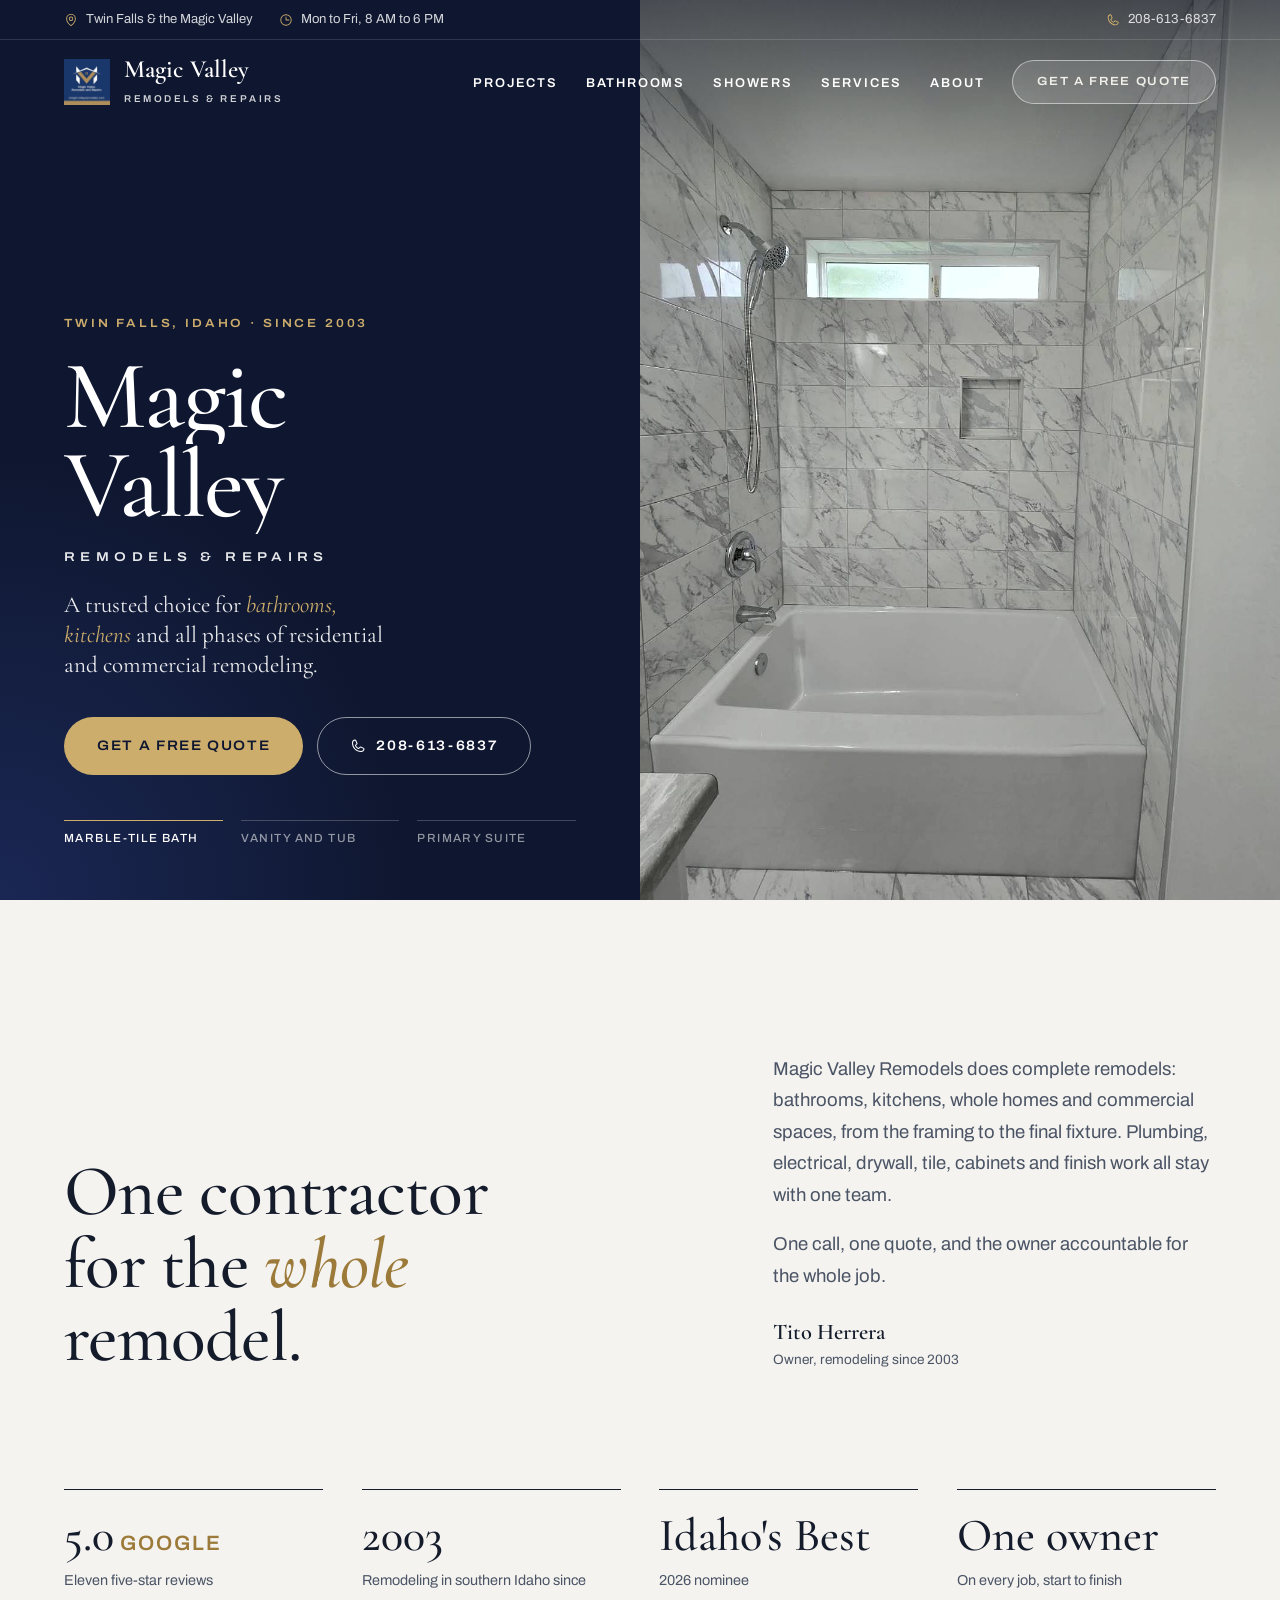
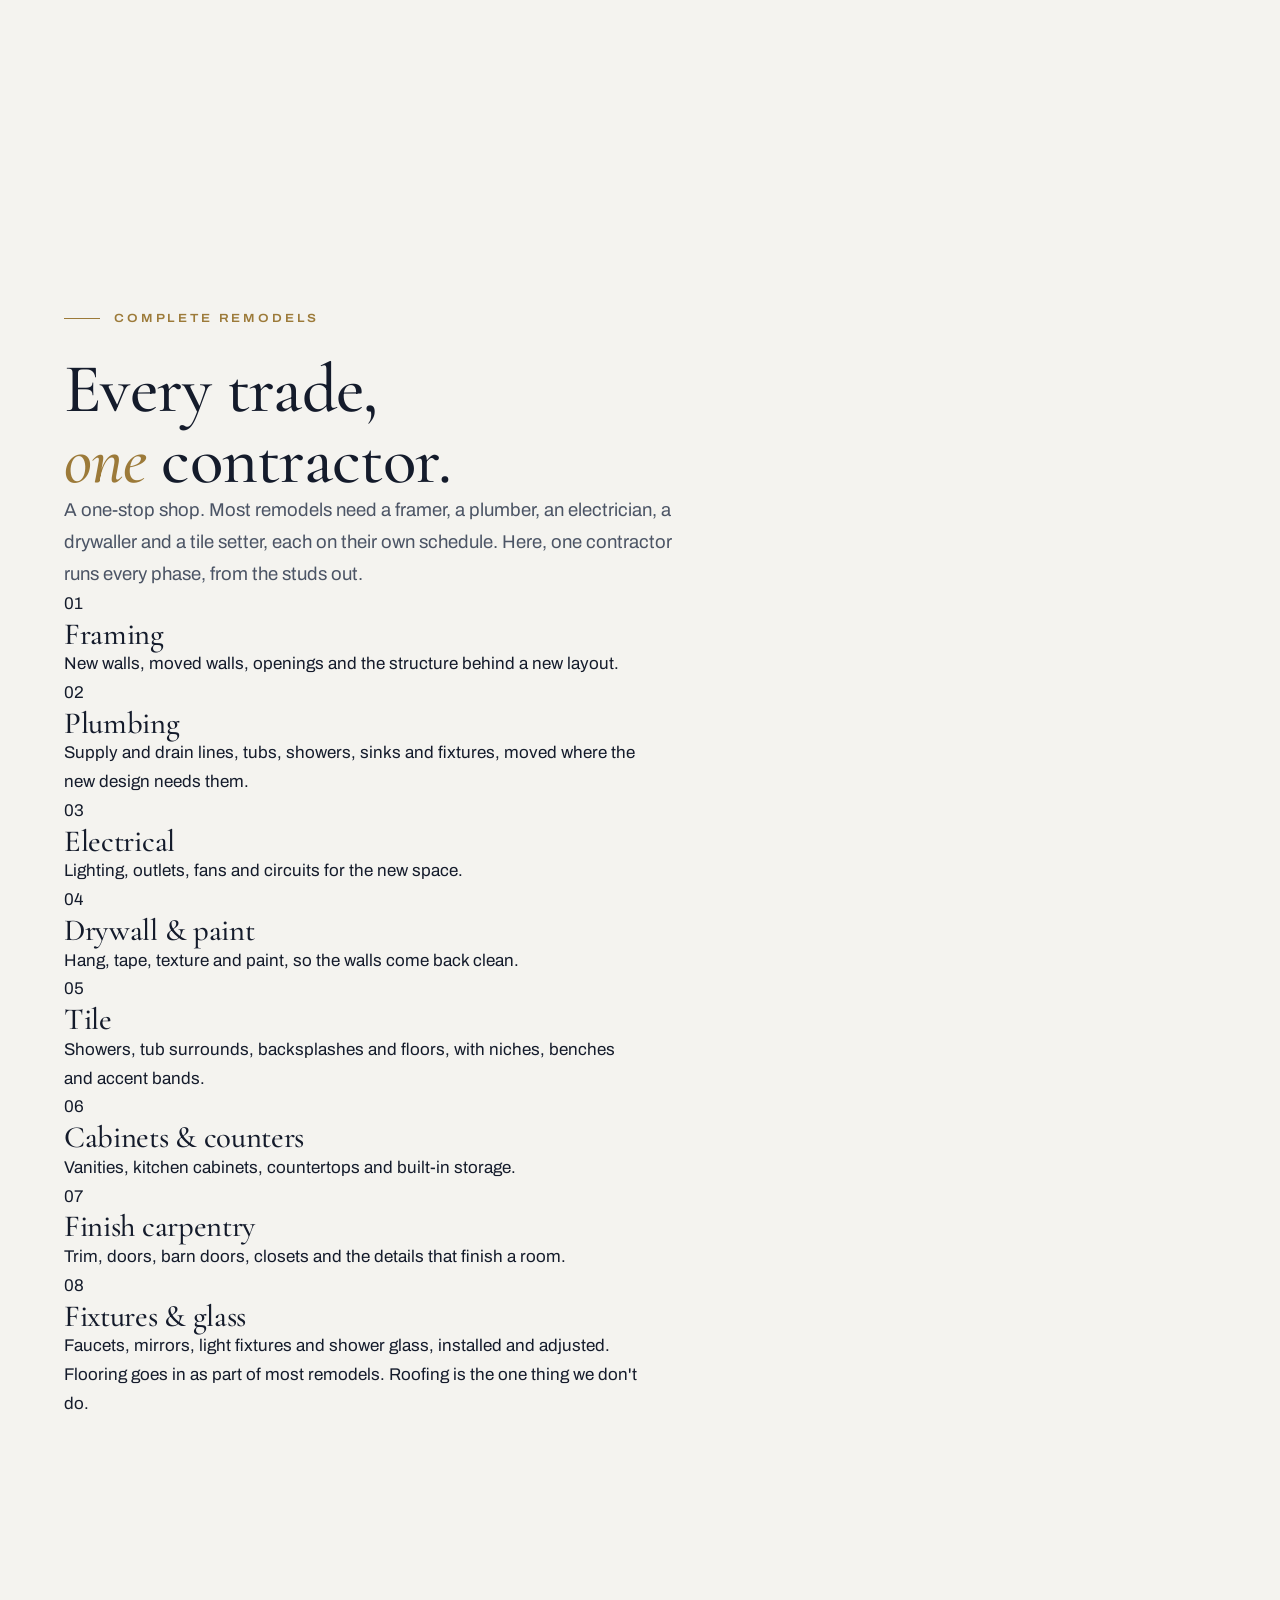
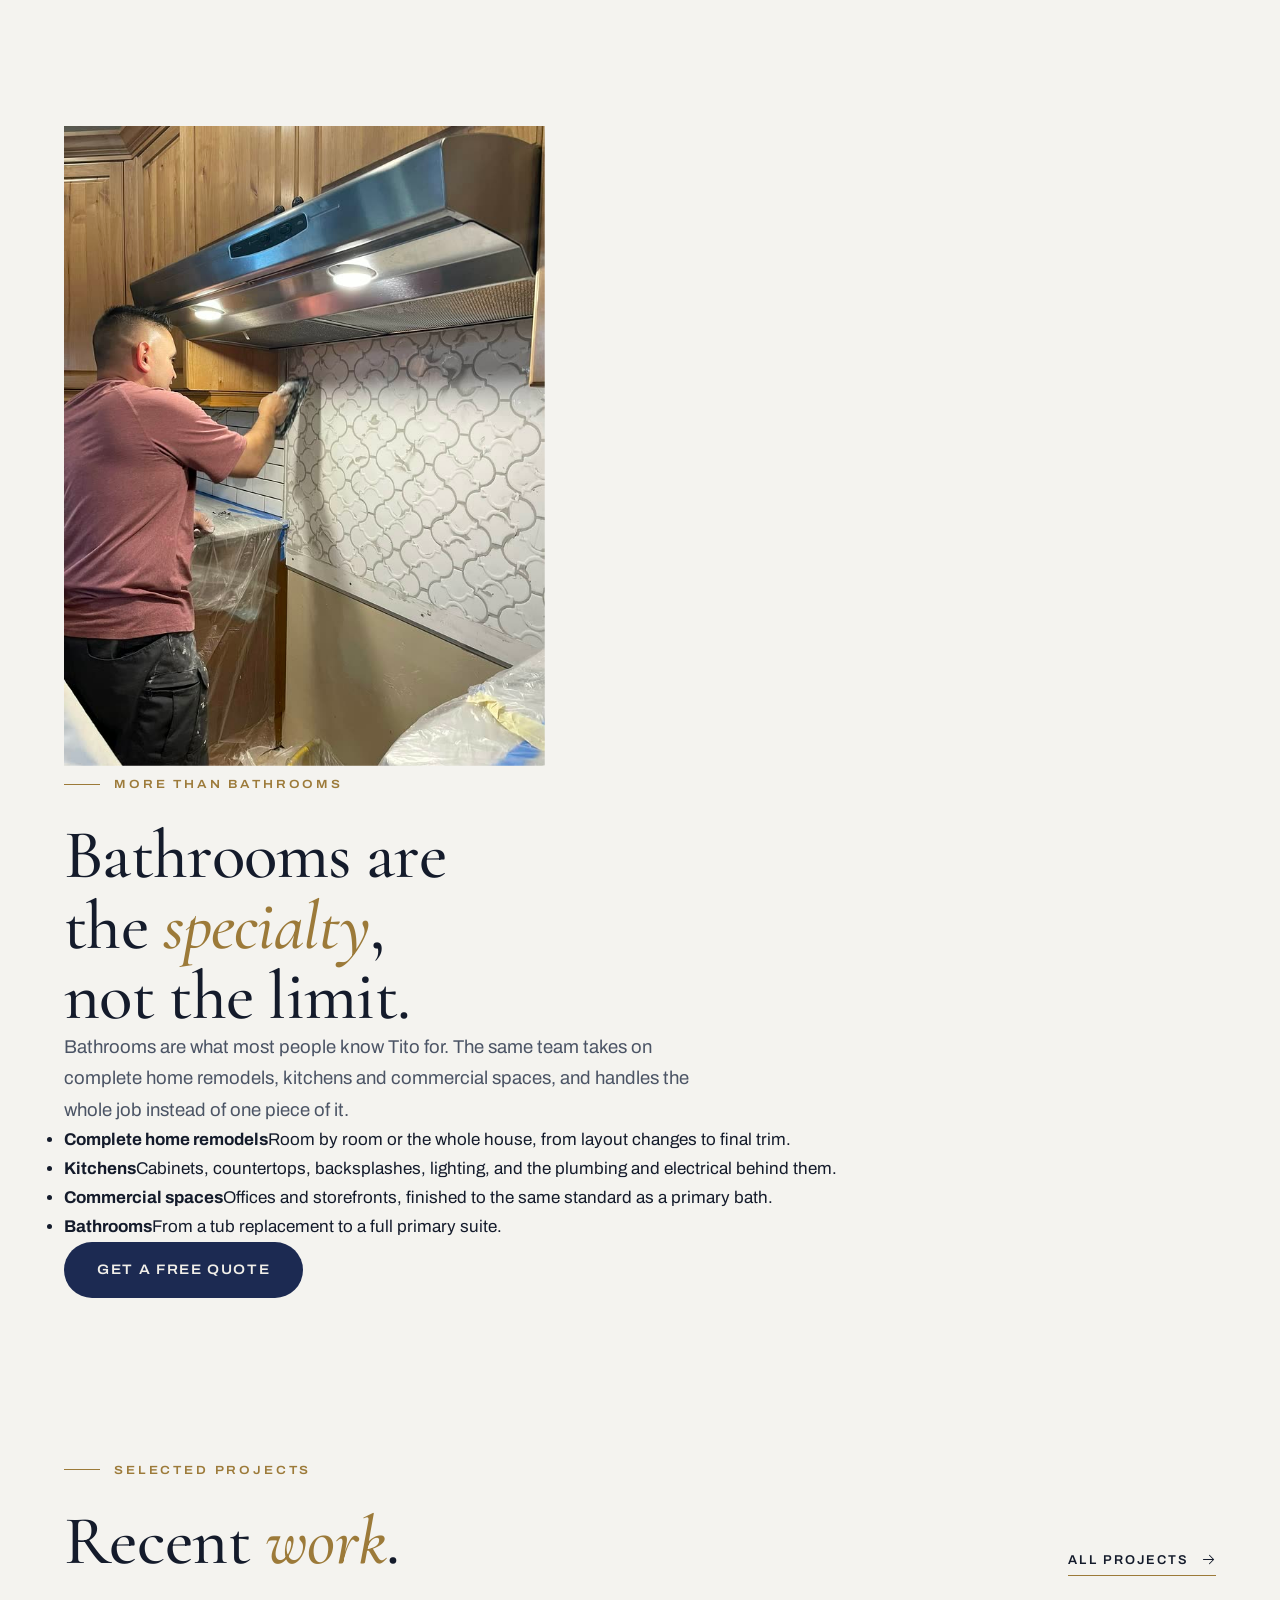
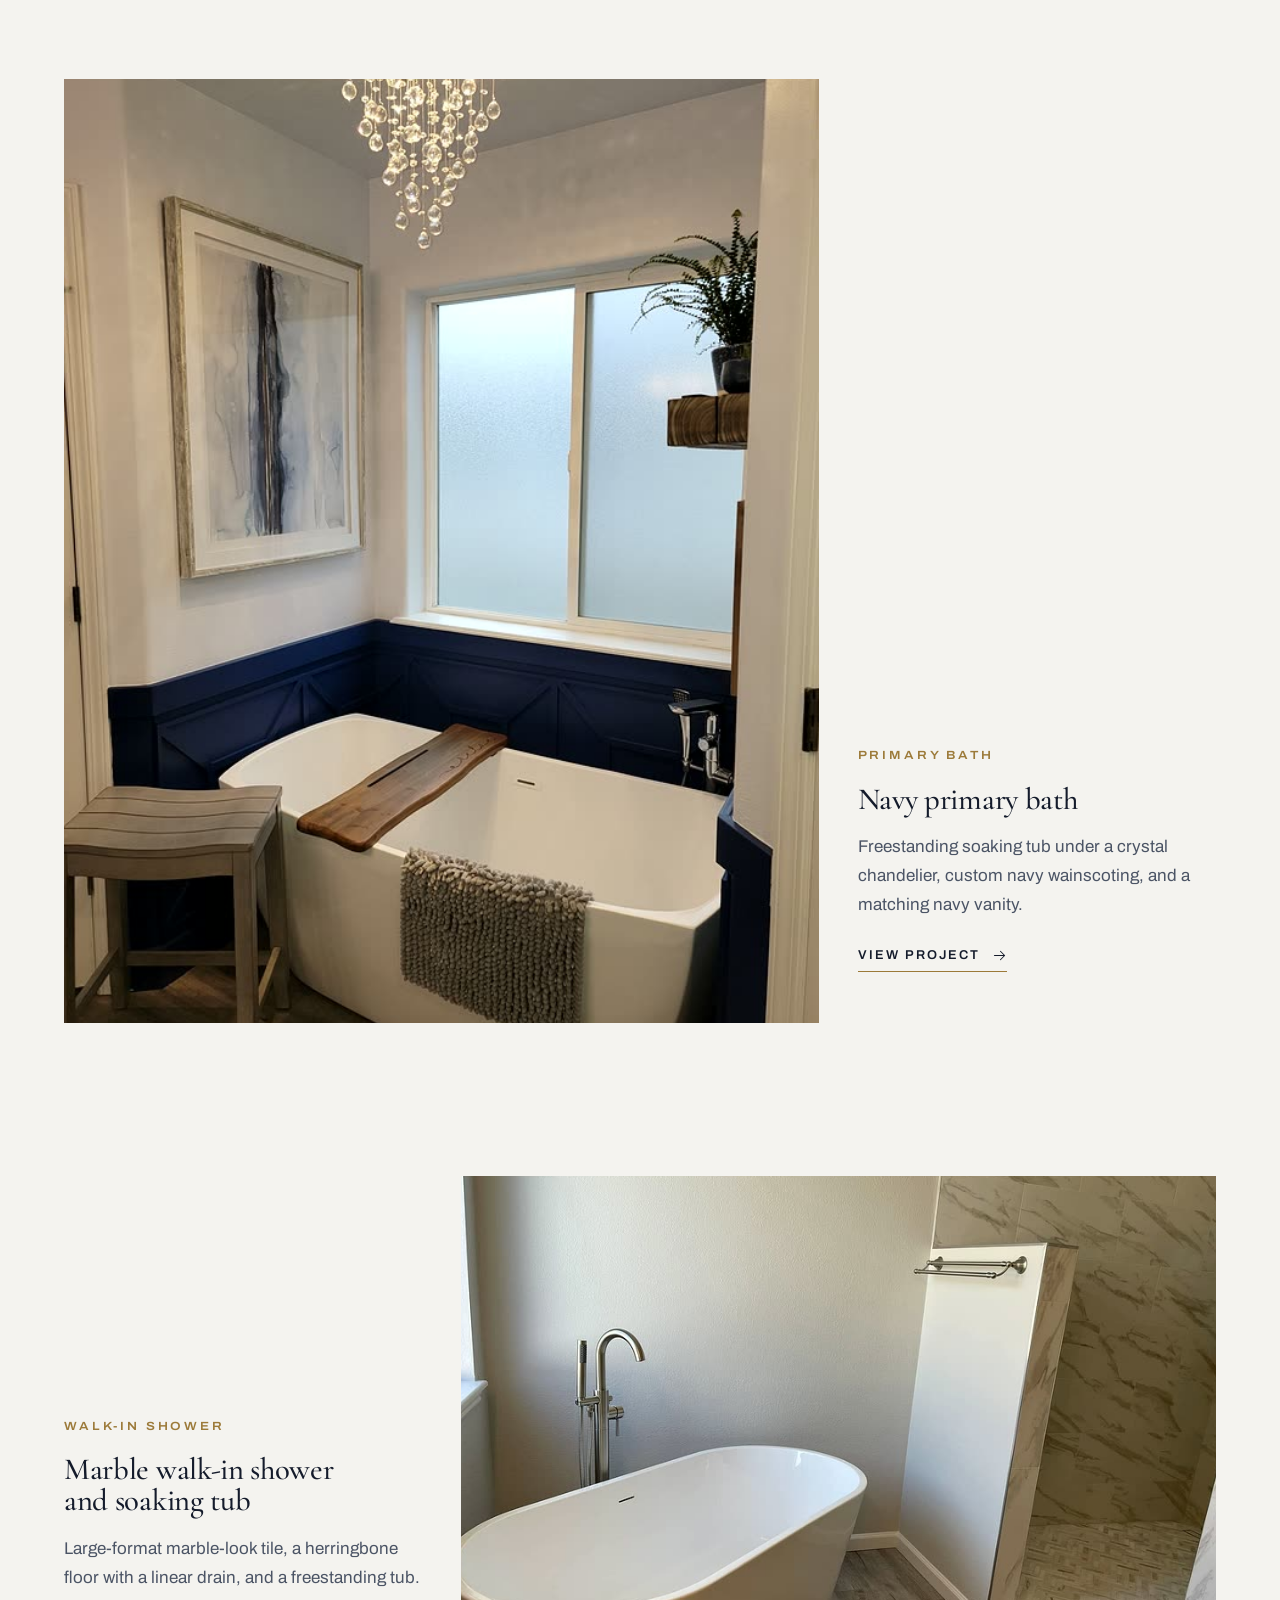
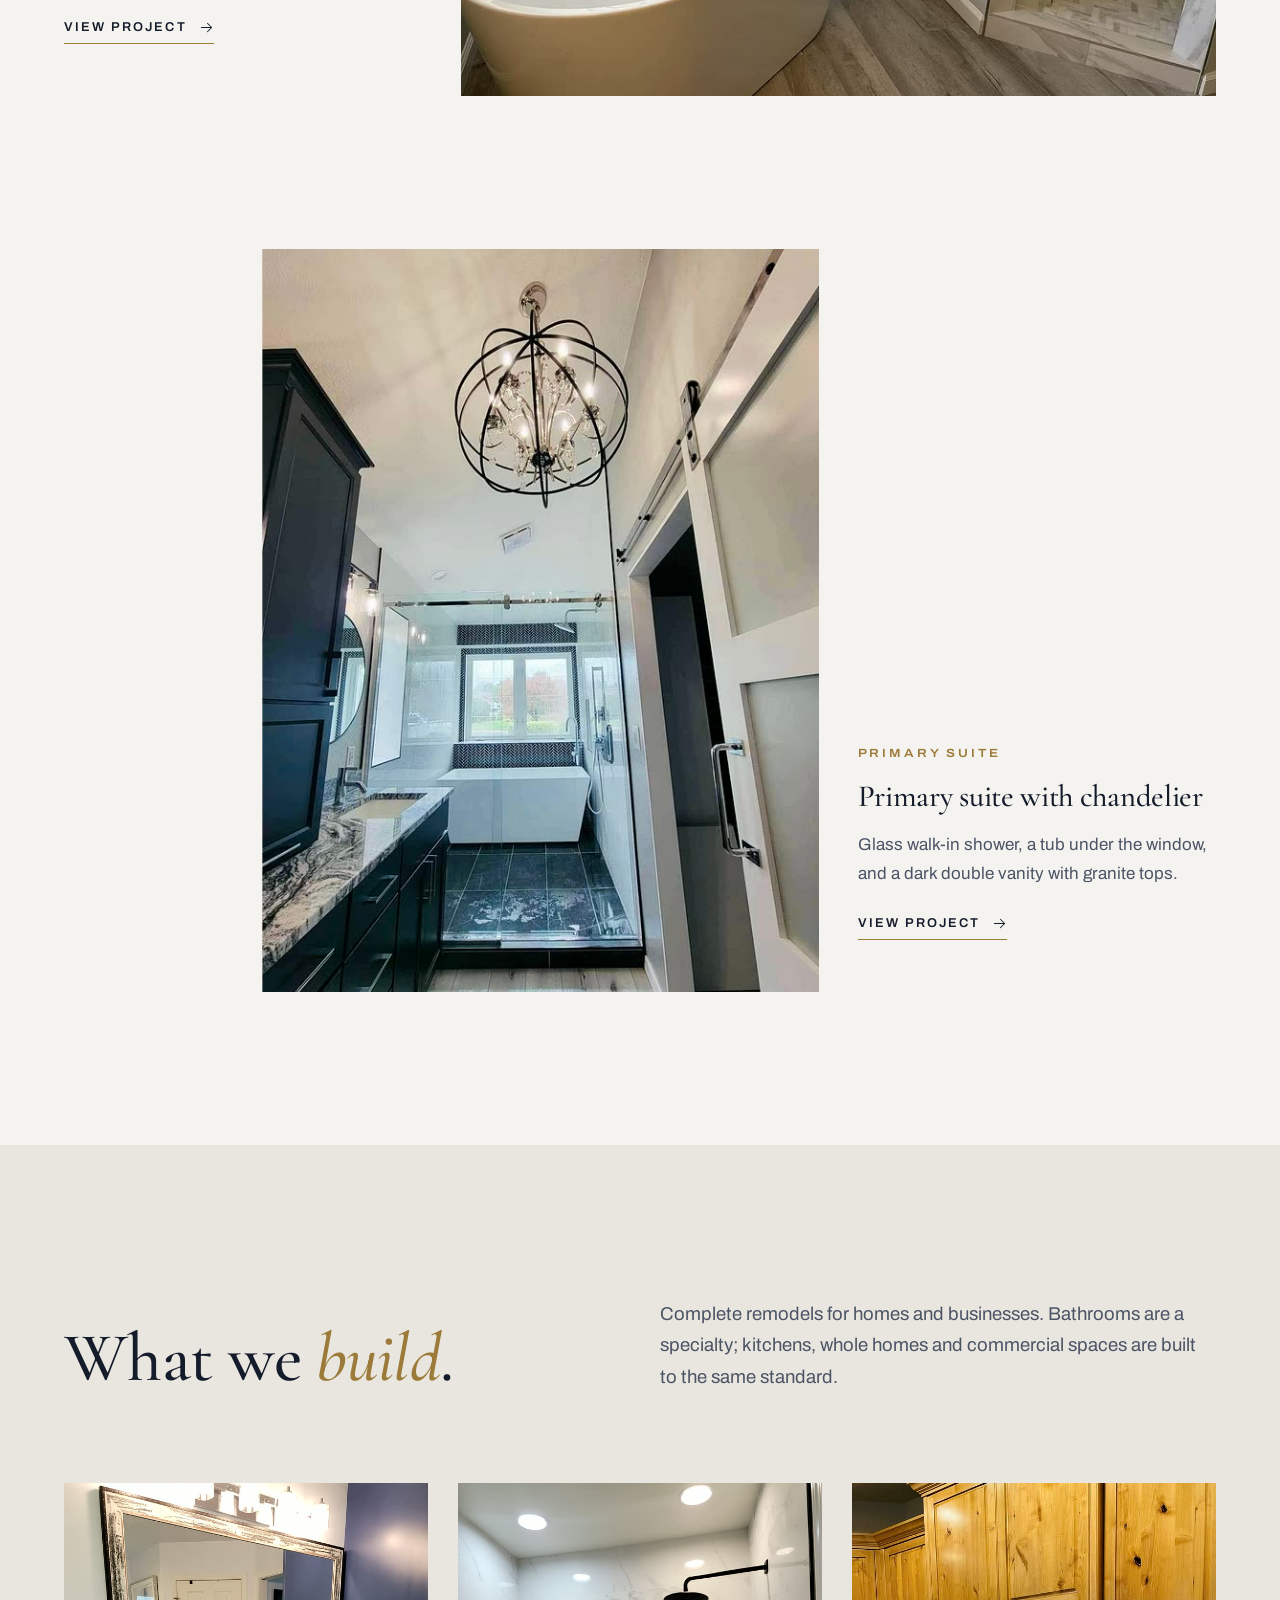
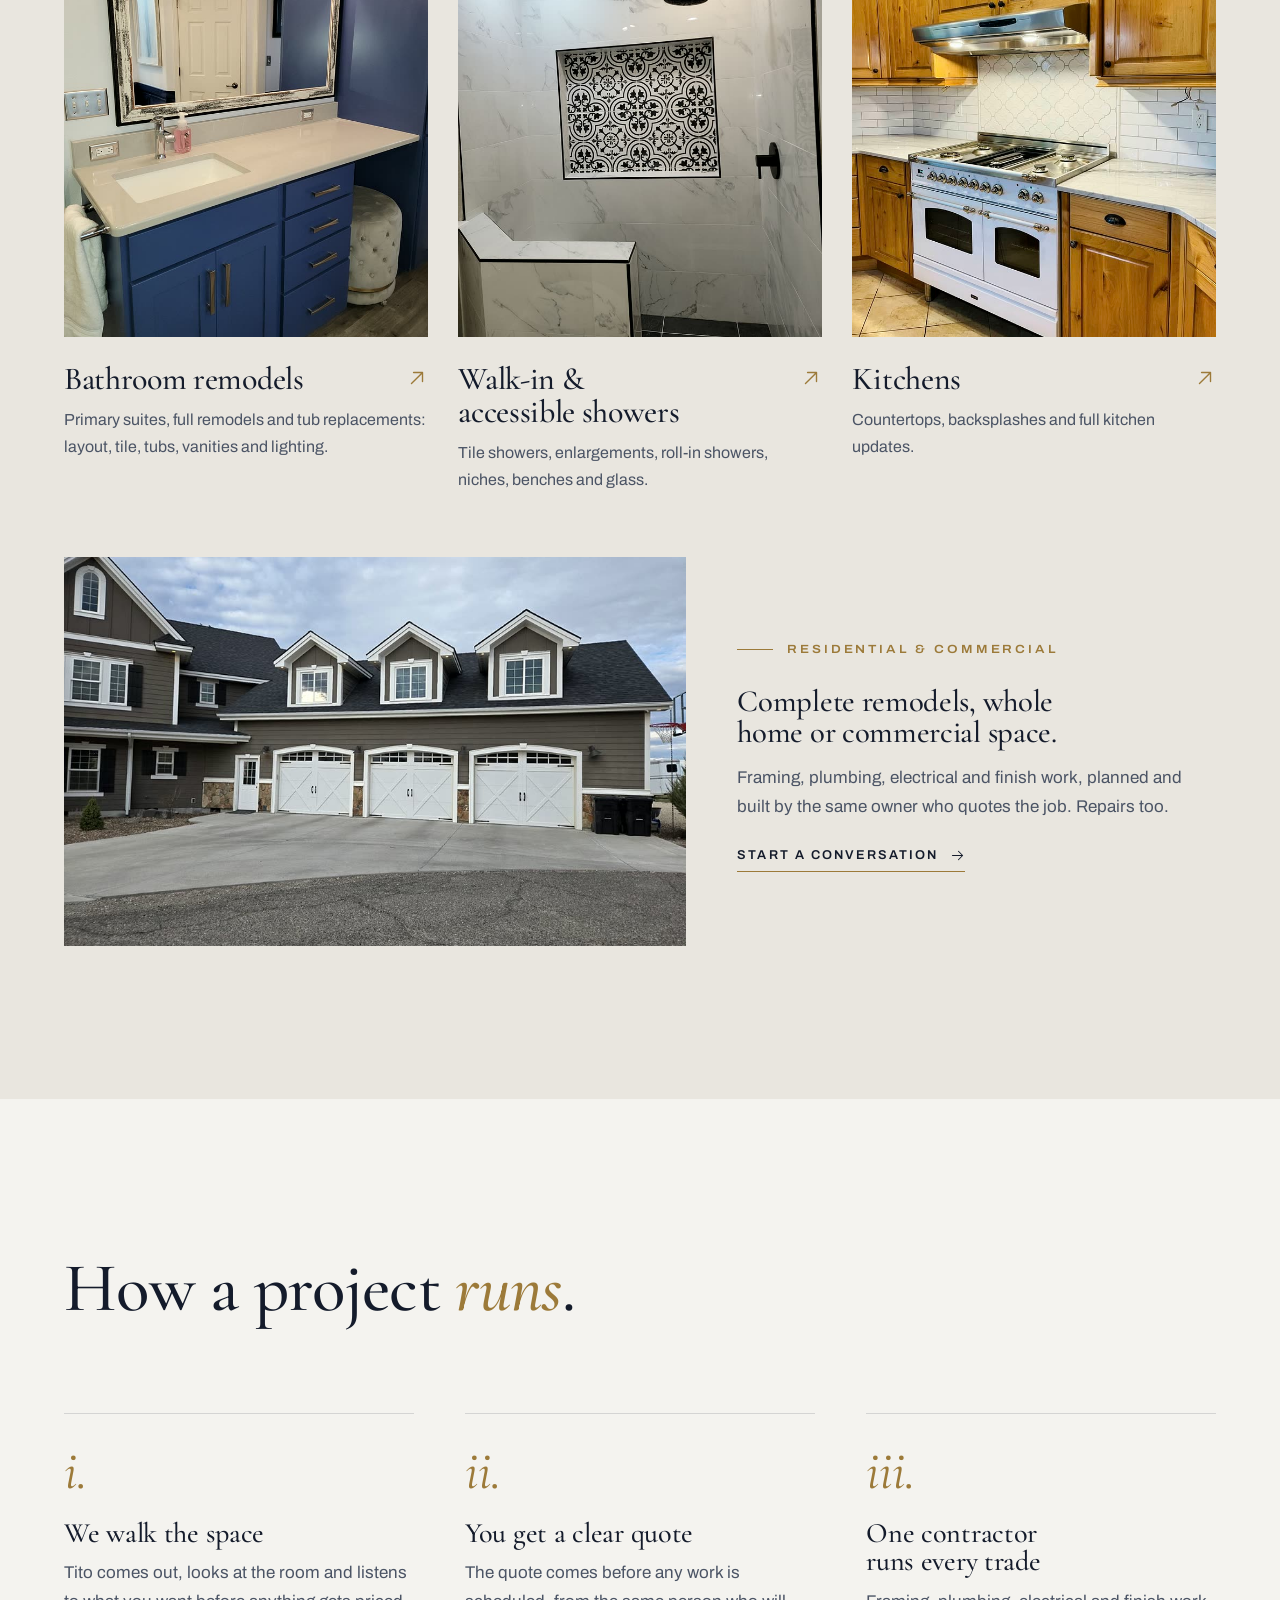
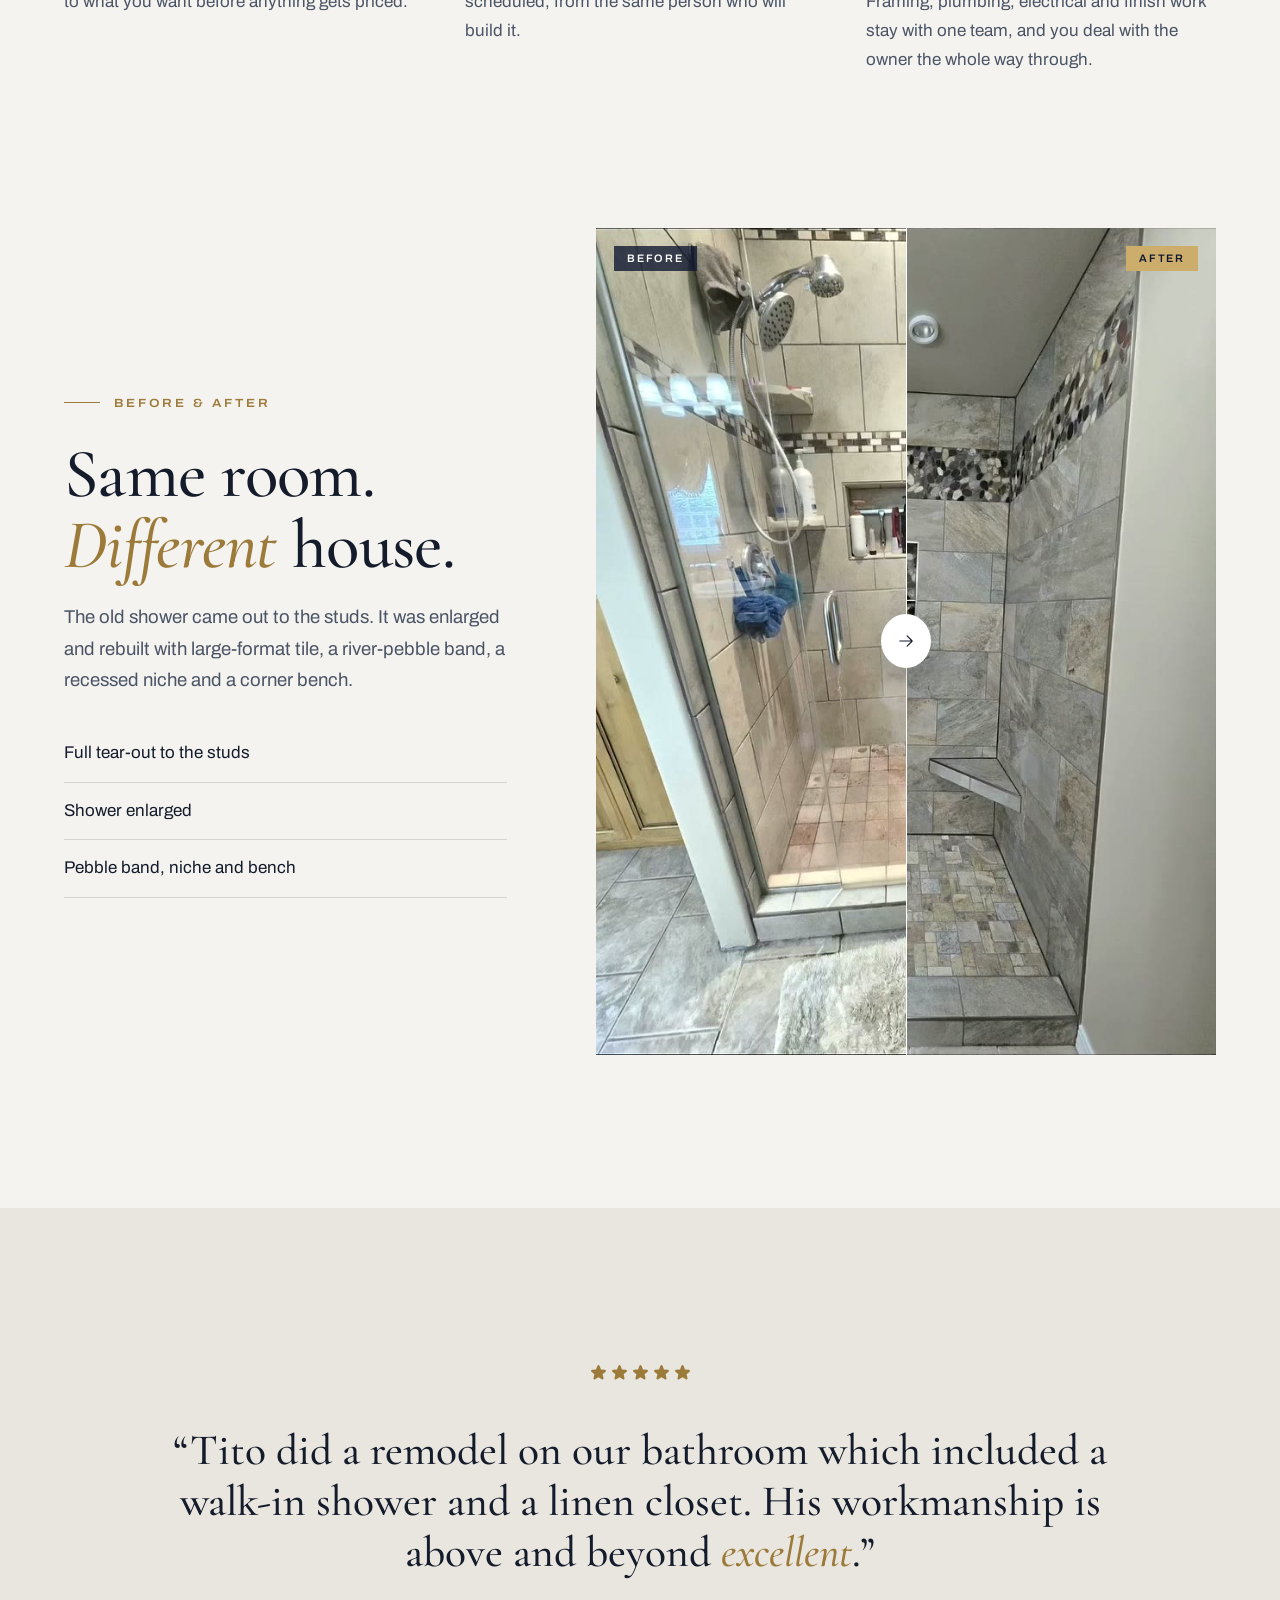
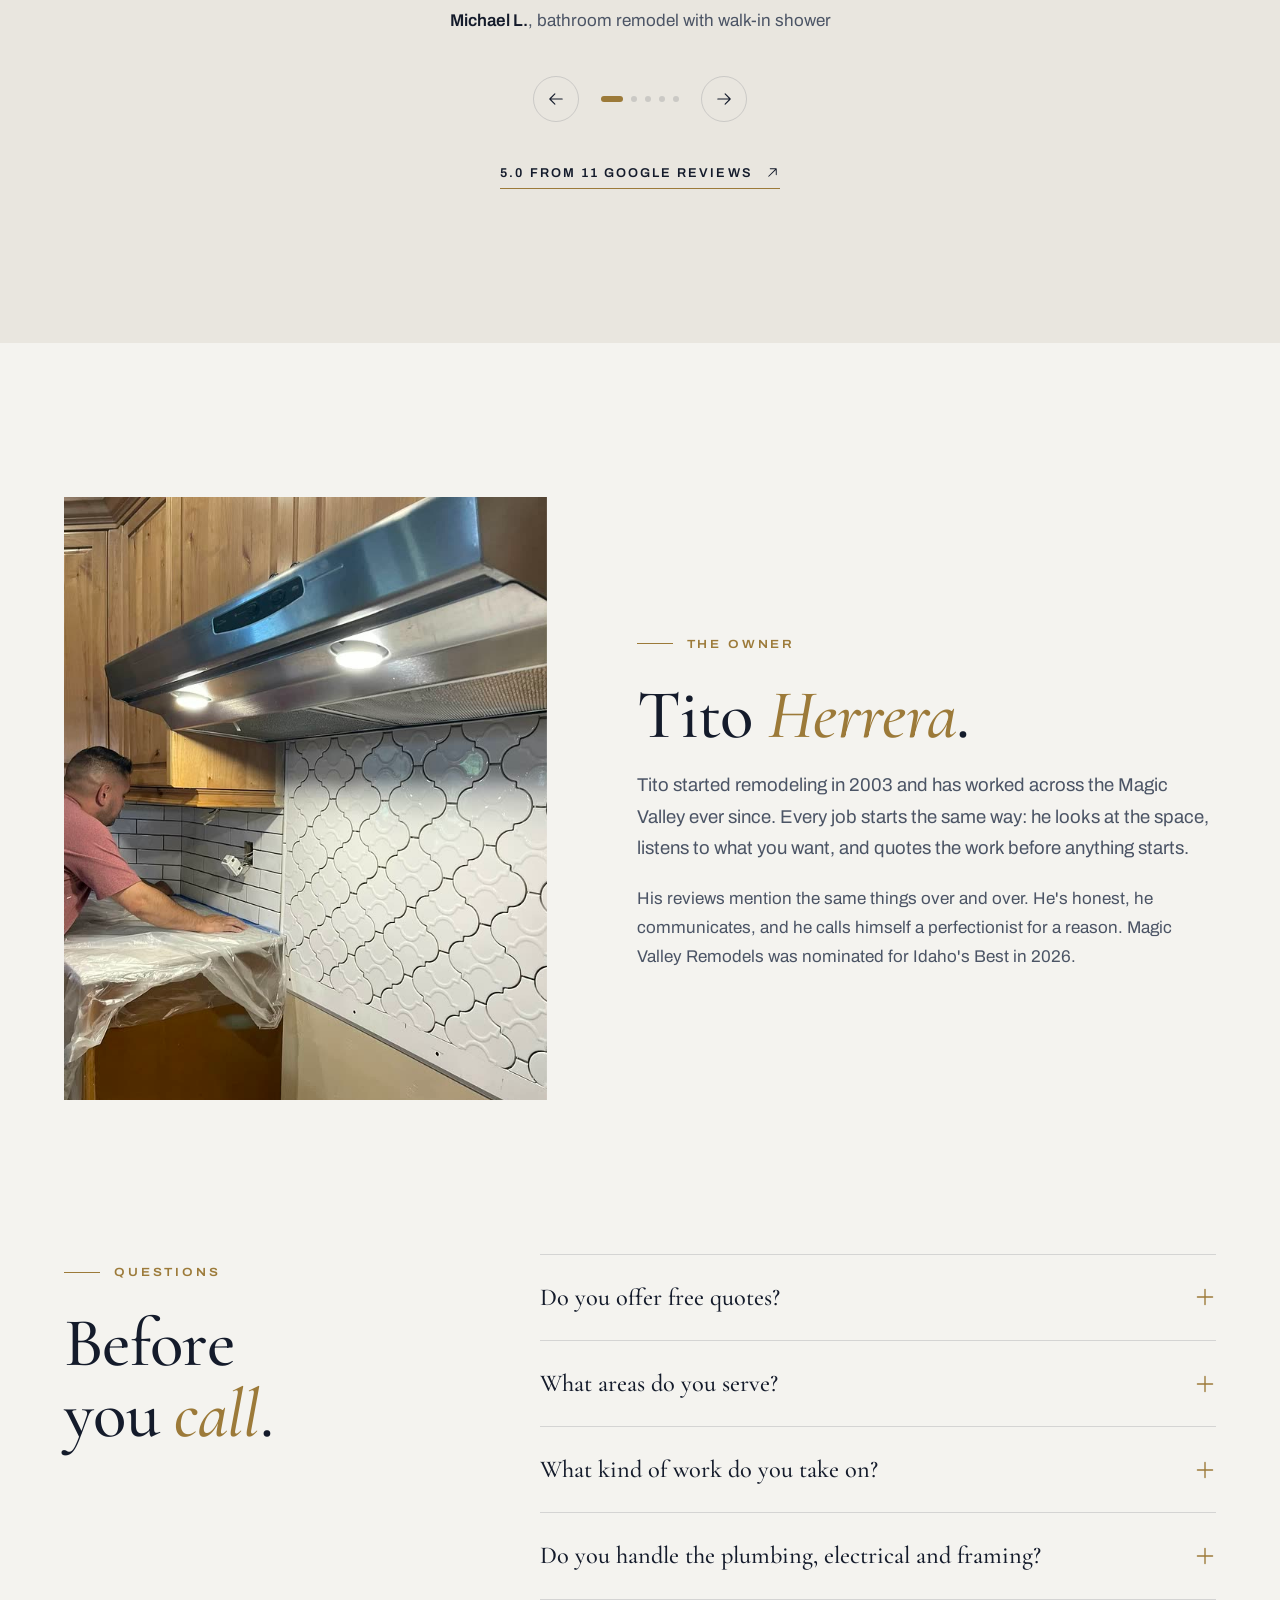
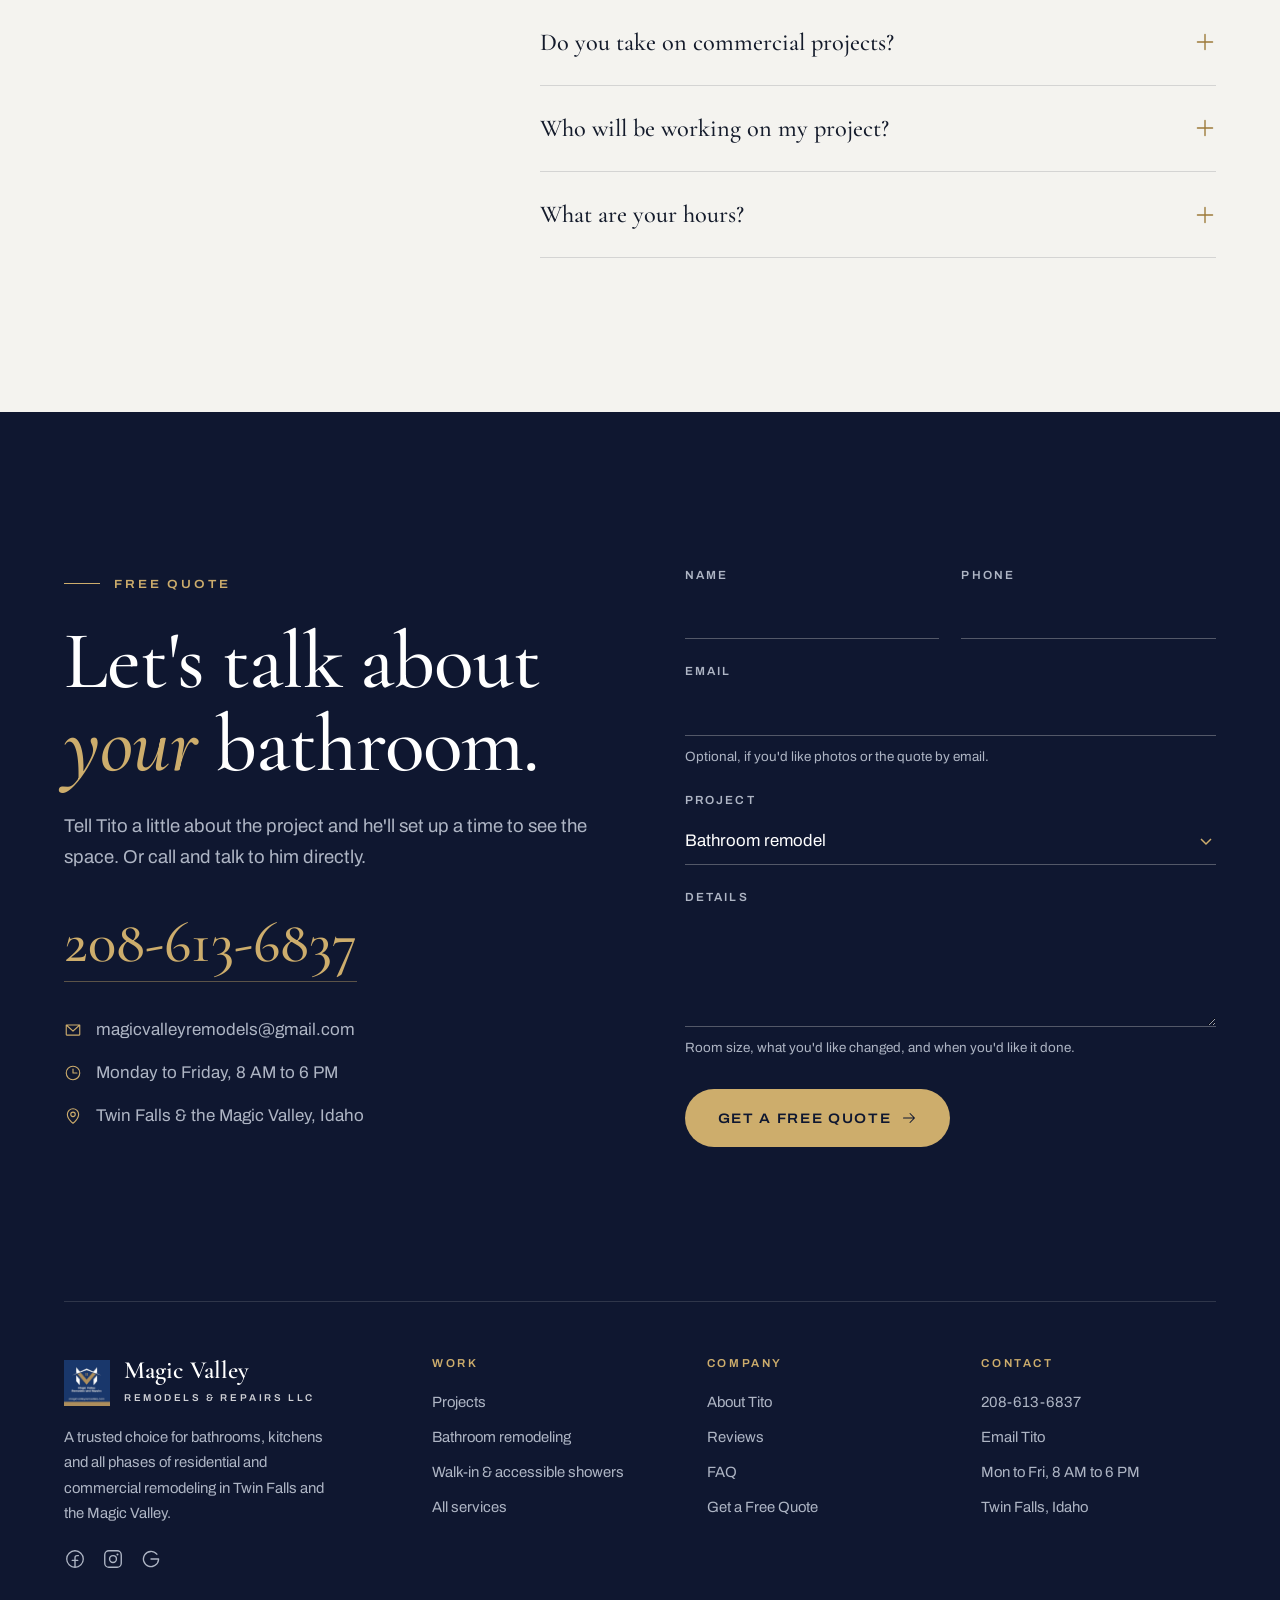
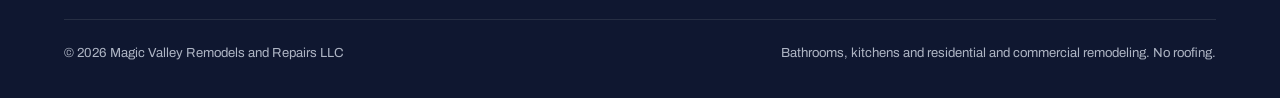
==== commit 4ba96acf: "One-stop shop: complete remodels, every trade section, new tagline: index.html" ====
--- a/index.html
+++ b/index.html
@@ -3,13 +3,13 @@
 <head>
   <meta charset="UTF-8">
   <meta name="viewport" content="width=device-width, initial-scale=1.0">
-  <title>Bathroom Remodeling Twin Falls, ID | Magic Valley Remodels &amp; Repairs</title>
-  <meta name="description" content="A trusted choice for bathrooms, kitchens and every phase of residential and commercial remodeling in Twin Falls and the Magic Valley. Owner Tito Herrera, since 2003. 5.0 on Google. Free quotes: 208-613-6837.">
+  <title>Home &amp; Bathroom Remodeling Twin Falls, ID | Magic Valley Remodels &amp; Repairs</title>
+  <meta name="description" content="A trusted choice for bathrooms, kitchens and all phases of residential and commercial remodeling in Twin Falls and the Magic Valley. Complete remodels, including framing, plumbing and electrical. Free quotes: 208-613-6837.">
   <link rel="canonical" href="https://gcwebdesigner1-sudo.github.io/magic-valley-remodels/">
   <meta property="og:type" content="website">
   <meta property="og:site_name" content="Magic Valley Remodels &amp; Repairs">
-  <meta property="og:title" content="Bathroom Remodeling Twin Falls, ID | Magic Valley Remodels &amp; Repairs">
-  <meta property="og:description" content="A trusted choice for bathrooms, kitchens and every phase of residential and commercial remodeling in Twin Falls and the Magic Valley. Owner Tito Herrera, since 2003. 5.0 on Google. Free quotes: 208-613-6837.">
+  <meta property="og:title" content="Home &amp; Bathroom Remodeling Twin Falls, ID | Magic Valley Remodels &amp; Repairs">
+  <meta property="og:description" content="A trusted choice for bathrooms, kitchens and all phases of residential and commercial remodeling in Twin Falls and the Magic Valley. Complete remodels, including framing, plumbing and electrical. Free quotes: 208-613-6837.">
   <meta property="og:image" content="https://gcwebdesigner1-sudo.github.io/magic-valley-remodels/img/og.jpg">
   <meta property="og:url" content="https://gcwebdesigner1-sudo.github.io/magic-valley-remodels/">
   <meta name="twitter:card" content="summary_large_image">
@@ -23,9 +23,9 @@
   <link rel="preload" as="image" href="img/hero-tile-tall.jpg" media="(max-width: 900px), (max-aspect-ratio: 1/1)">
   <link rel="stylesheet" href="styles.css">
   <script>document.documentElement.classList.add('js')</script>
-  <script type="application/ld+json">{"@context": "https://schema.org", "@type": "GeneralContractor", "@id": "https://gcwebdesigner1-sudo.github.io/magic-valley-remodels/#business", "name": "Magic Valley Remodels and Repairs LLC", "alternateName": "Magic Valley Remodels", "slogan": "A trusted choice for bathrooms, kitchens and every phase of residential remodeling.", "url": "https://gcwebdesigner1-sudo.github.io/magic-valley-remodels/", "logo": "https://gcwebdesigner1-sudo.github.io/magic-valley-remodels/images/logo.jpg", "image": ["https://gcwebdesigner1-sudo.github.io/magic-valley-remodels/img/og.jpg", "https://gcwebdesigner1-sudo.github.io/magic-valley-remodels/img/navy-tub.jpg", "https://gcwebdesigner1-sudo.github.io/magic-valley-remodels/img/pattern-niche.jpg", "https://gcwebdesigner1-sudo.github.io/magic-valley-remodels/img/suite-chandelier.jpg"], "description": "Bathroom remodeling, walk-in and accessible tile showers, kitchens, and residential and commercial remodeling in Twin Falls and the Magic Valley, Idaho. Owner Tito Herrera has been remodeling since 2003.", "telephone": "+1-208-613-6837", "email": "magicvalleyremodels@gmail.com", "foundingDate": "2003", "founder": {"@type": "Person", "name": "Tito Herrera"}, "address": {"@type": "PostalAddress", "addressLocality": "Twin Falls", "addressRegion": "ID", "postalCode": "83301", "addressCountry": "US"}, "geo": {"@type": "GeoCoordinates", "latitude": 42.55947, "longitude": -114.44743}, "areaServed": [{"@type": "City", "name": "Twin Falls, Idaho"}, {"@type": "AdministrativeArea", "name": "Magic Valley, Idaho"}], "openingHoursSpecification": [{"@type": "OpeningHoursSpecification", "dayOfWeek": ["Monday", "Tuesday", "Wednesday", "Thursday", "Friday"], "opens": "08:00", "closes": "18:00"}], "aggregateRating": {"@type": "AggregateRating", "ratingValue": "5.0", "reviewCount": "11", "bestRating": "5"}, "sameAs": ["https://www.google.com/maps?cid=8080386999738490906", "https://www.facebook.com/magicvalleyremodelsandrepairs", "https://www.instagram.com/magic_valley_remodels/", "https://www.yelp.com/biz/magic-valley-remodels-and-repairs-twin-falls-2", "https://www.angi.com/companylist/us/id/csi/magic-valley-remodels-and-repairs-reviews-123542163.htm"], "knowsAbout": ["Bathroom remodeling", "Walk-in showers", "Accessible roll-in showers", "Tile installation", "Kitchen remodeling", "Residential remodeling", "Commercial remodeling"], "hasOfferCatalog": {"@type": "OfferCatalog", "name": "Remodeling services", "itemListElement": [{"@type": "Offer", "itemOffered": {"@type": "Service", "name": "Bathroom remodeling", "url": "https://gcwebdesigner1-sudo.github.io/magic-valley-remodels/bathroom-remodeling/"}}, {"@type": "Offer", "itemOffered": {"@type": "Service", "name": "Walk-in and accessible showers", "url": "https://gcwebdesigner1-sudo.github.io/magic-valley-remodels/walk-in-showers/"}}, {"@type": "Offer", "itemOffered": {"@type": "Service", "name": "Kitchen remodeling"}}, {"@type": "Offer", "itemOffered": {"@type": "Service", "name": "Whole-home residential remodeling"}}, {"@type": "Offer", "itemOffered": {"@type": "Service", "name": "Commercial remodeling"}}, {"@type": "Offer", "itemOffered": {"@type": "Service", "name": "Repairs and finish work"}}]}}</script>
+  <script type="application/ld+json">{"@context": "https://schema.org", "@type": "GeneralContractor", "@id": "https://gcwebdesigner1-sudo.github.io/magic-valley-remodels/#business", "name": "Magic Valley Remodels and Repairs LLC", "alternateName": "Magic Valley Remodels", "slogan": "A trusted choice for bathrooms, kitchens and all phases of residential and commercial remodeling.", "url": "https://gcwebdesigner1-sudo.github.io/magic-valley-remodels/", "logo": "https://gcwebdesigner1-sudo.github.io/magic-valley-remodels/images/logo.jpg", "image": ["https://gcwebdesigner1-sudo.github.io/magic-valley-remodels/img/og.jpg", "https://gcwebdesigner1-sudo.github.io/magic-valley-remodels/img/navy-tub.jpg", "https://gcwebdesigner1-sudo.github.io/magic-valley-remodels/img/pattern-niche.jpg", "https://gcwebdesigner1-sudo.github.io/magic-valley-remodels/img/suite-chandelier.jpg"], "description": "Complete residential and commercial remodeling, including framing, plumbing and electrical, plus bathrooms, walk-in and accessible tile showers and kitchens in Twin Falls and the Magic Valley, Idaho. Owner Tito Herrera has been remodeling since 2003.", "telephone": "+1-208-613-6837", "email": "magicvalleyremodels@gmail.com", "foundingDate": "2003", "founder": {"@type": "Person", "name": "Tito Herrera"}, "address": {"@type": "PostalAddress", "addressLocality": "Twin Falls", "addressRegion": "ID", "postalCode": "83301", "addressCountry": "US"}, "geo": {"@type": "GeoCoordinates", "latitude": 42.55947, "longitude": -114.44743}, "areaServed": [{"@type": "City", "name": "Twin Falls, Idaho"}, {"@type": "AdministrativeArea", "name": "Magic Valley, Idaho"}], "openingHoursSpecification": [{"@type": "OpeningHoursSpecification", "dayOfWeek": ["Monday", "Tuesday", "Wednesday", "Thursday", "Friday"], "opens": "08:00", "closes": "18:00"}], "aggregateRating": {"@type": "AggregateRating", "ratingValue": "5.0", "reviewCount": "11", "bestRating": "5"}, "sameAs": ["https://www.google.com/maps?cid=8080386999738490906", "https://www.facebook.com/magicvalleyremodelsandrepairs", "https://www.instagram.com/magic_valley_remodels/", "https://www.yelp.com/biz/magic-valley-remodels-and-repairs-twin-falls-2", "https://www.angi.com/companylist/us/id/csi/magic-valley-remodels-and-repairs-reviews-123542163.htm"], "knowsAbout": ["Complete home remodeling", "Bathroom remodeling", "Kitchen remodeling", "Commercial remodeling", "Framing", "Plumbing", "Electrical", "Drywall", "Tile installation", "Cabinets and countertops", "Finish carpentry", "Walk-in showers", "Accessible roll-in showers"], "hasOfferCatalog": {"@type": "OfferCatalog", "name": "Remodeling services", "itemListElement": [{"@type": "Offer", "itemOffered": {"@type": "Service", "name": "Bathroom remodeling", "url": "https://gcwebdesigner1-sudo.github.io/magic-valley-remodels/bathroom-remodeling/"}}, {"@type": "Offer", "itemOffered": {"@type": "Service", "name": "Walk-in and accessible showers", "url": "https://gcwebdesigner1-sudo.github.io/magic-valley-remodels/walk-in-showers/"}}, {"@type": "Offer", "itemOffered": {"@type": "Service", "name": "Kitchen remodeling"}}, {"@type": "Offer", "itemOffered": {"@type": "Service", "name": "Complete home remodeling, including framing, plumbing and electrical"}}, {"@type": "Offer", "itemOffered": {"@type": "Service", "name": "Commercial remodeling"}}, {"@type": "Offer", "itemOffered": {"@type": "Service", "name": "Repairs and finish work"}}]}}</script>
   <script type="application/ld+json">{"@context": "https://schema.org", "@type": "WebSite", "name": "Magic Valley Remodels & Repairs", "url": "https://gcwebdesigner1-sudo.github.io/magic-valley-remodels/"}</script>
-  <script type="application/ld+json">{"@context": "https://schema.org", "@type": "FAQPage", "mainEntity": [{"@type": "Question", "name": "Do you offer free quotes?", "acceptedAnswer": {"@type": "Answer", "text": "Yes. Call 208-613-6837 or send the form below with a few details, and Tito will set up a time to look at the space."}}, {"@type": "Question", "name": "What areas do you serve?", "acceptedAnswer": {"@type": "Answer", "text": "Twin Falls and the surrounding Magic Valley in southern Idaho."}}, {"@type": "Question", "name": "What kind of work do you take on?", "acceptedAnswer": {"@type": "Answer", "text": "Mostly bathrooms: full remodels, walk-in and accessible showers, tub replacements, tile and vanities. Also kitchens and every phase of residential and commercial remodeling. Flooring goes in as part of most remodels. The one thing he doesn't do is roofing."}}, {"@type": "Question", "name": "Do you take on commercial projects?", "acceptedAnswer": {"@type": "Answer", "text": "Yes. Commercial spaces get the same planning and finish work as a home remodel. Call or send the form with what you have in mind."}}, {"@type": "Question", "name": "Who will be working on my project?", "acceptedAnswer": {"@type": "Answer", "text": "Tito Herrera, the owner, runs the job, and you deal with him directly."}}, {"@type": "Question", "name": "What are your hours?", "acceptedAnswer": {"@type": "Answer", "text": "Monday to Friday, 8 AM to 6 PM. Closed Saturday and Sunday."}}]}</script>
+  <script type="application/ld+json">{"@context": "https://schema.org", "@type": "FAQPage", "mainEntity": [{"@type": "Question", "name": "Do you offer free quotes?", "acceptedAnswer": {"@type": "Answer", "text": "Yes. Call 208-613-6837 or send the form below with a few details, and Tito will set up a time to look at the space."}}, {"@type": "Question", "name": "What areas do you serve?", "acceptedAnswer": {"@type": "Answer", "text": "Twin Falls and the surrounding Magic Valley in southern Idaho."}}, {"@type": "Question", "name": "What kind of work do you take on?", "acceptedAnswer": {"@type": "Answer", "text": "Complete remodels: bathrooms, kitchens, whole homes and commercial spaces, including the framing, plumbing and electrical. Bathrooms are a specialty. Flooring goes in as part of most remodels. The one thing we don't do is roofing."}}, {"@type": "Question", "name": "Do you handle the plumbing, electrical and framing?", "acceptedAnswer": {"@type": "Answer", "text": "Yes. They're part of the remodel, so you don't have to hire and schedule separate trades. One contractor runs the whole job, from the studs out."}}, {"@type": "Question", "name": "Do you take on commercial projects?", "acceptedAnswer": {"@type": "Answer", "text": "Yes. Commercial spaces get the same planning and finish work as a home remodel. Call or send the form with what you have in mind."}}, {"@type": "Question", "name": "Who will be working on my project?", "acceptedAnswer": {"@type": "Answer", "text": "Tito Herrera, the owner, runs the job, and you deal with him directly."}}, {"@type": "Question", "name": "What are your hours?", "acceptedAnswer": {"@type": "Answer", "text": "Monday to Friday, 8 AM to 6 PM. Closed Saturday and Sunday."}}]}</script>
 </head>
 <body class="home">
   <div class="util"><div class="wrap">
@@ -59,7 +59,7 @@
     <div class="hero-copy"><div class="wrap">
       <span class="caps loc">Twin Falls, Idaho &middot; Since 2003</span>
       <h1><span class="ln"><span>Magic</span></span><span class="ln"><span>Valley</span></span><span class="trade">Remodels &amp; Repairs</span></h1>
-      <p class="promise">A trusted choice for <em>bathrooms, kitchens</em> and every phase of residential remodeling.</p>
+      <p class="promise">A trusted choice for <em>bathrooms, kitchens</em> and all phases of residential and commercial remodeling.</p>
       <div class="ctas">
         <a class="btn btn-gold" href="#quote">Get a Free Quote</a>
         <a class="btn btn-ghost" href="tel:+12086136837"><svg class="icon" aria-hidden="true"><use href="icons.svg#i-phone"/></svg>208-613-6837</a>
@@ -75,10 +75,10 @@
   <section class="intro sec">
     <div class="wrap">
       <div class="intro-grid">
-        <h2 data-r>Bathrooms built to the standard of the <em>house</em> around them.</h2>
+        <h2 data-r>One contractor for the <em>whole</em> remodel.</h2>
         <div data-r data-d="1">
-          <p class="lead">Most of the work is bathrooms: primary suites, walk-in and accessible showers, soaking tubs and custom tile. Kitchens, whole homes and commercial spaces get the same care.</p>
-          <p class="lead" style="margin-top:18px">You deal with the owner from the first walk-through to the last tile.</p>
+          <p class="lead">Magic Valley Remodels does complete remodels: bathrooms, kitchens, whole homes and commercial spaces, from the framing to the final fixture. Plumbing, electrical, drywall, tile, cabinets and finish work all stay with one team.</p>
+          <p class="lead" style="margin-top:18px">One call, one quote, and the owner accountable for the whole job.</p>
           <div class="sig"><div><b>Tito Herrera</b><span>Owner, remodeling since 2003</span></div></div>
         </div>
       </div>
@@ -87,6 +87,44 @@
         <div data-r data-d="1"><strong>2003</strong><span>Remodeling in southern Idaho since</span></div>
         <div data-r data-d="2"><strong>Idaho's Best</strong><span>2026 nominee</span></div>
         <div data-r data-d="3"><strong>One owner</strong><span>On every job, start to finish</span></div>
+      </div>
+    </div>
+  </section>
+
+  <section class="trades-sec sec" id="complete">
+    <div class="wrap">
+      <div class="trades-head">
+        <div data-r><span class="caps label">Complete remodels</span><h2>Every trade, <em>one</em> contractor.</h2></div>
+        <p class="lead" data-r data-d="1">A one-stop shop. Most remodels need a framer, a plumber, an electrician, a drywaller and a tile setter, each on their own schedule. Here, one contractor runs every phase, from the studs out.</p>
+      </div>
+      <div class="trades">
+          <div class="trade" data-r data-d="0"><span class="num">01</span><h3>Framing</h3><p>New walls, moved walls, openings and the structure behind a new layout.</p></div>
+          <div class="trade" data-r data-d="1"><span class="num">02</span><h3>Plumbing</h3><p>Supply and drain lines, tubs, showers, sinks and fixtures, moved where the new design needs them.</p></div>
+          <div class="trade" data-r data-d="2"><span class="num">03</span><h3>Electrical</h3><p>Lighting, outlets, fans and circuits for the new space.</p></div>
+          <div class="trade" data-r data-d="3"><span class="num">04</span><h3>Drywall &amp; paint</h3><p>Hang, tape, texture and paint, so the walls come back clean.</p></div>
+          <div class="trade" data-r data-d="0"><span class="num">05</span><h3>Tile</h3><p>Showers, tub surrounds, backsplashes and floors, with niches, benches and accent bands.</p></div>
+          <div class="trade" data-r data-d="1"><span class="num">06</span><h3>Cabinets &amp; counters</h3><p>Vanities, kitchen cabinets, countertops and built-in storage.</p></div>
+          <div class="trade" data-r data-d="2"><span class="num">07</span><h3>Finish carpentry</h3><p>Trim, doors, barn doors, closets and the details that finish a room.</p></div>
+          <div class="trade" data-r data-d="3"><span class="num">08</span><h3>Fixtures &amp; glass</h3><p>Faucets, mirrors, light fixtures and shower glass, installed and adjusted.</p></div>
+      </div>
+      <p class="trades-foot" data-r>Flooring goes in as part of most remodels. Roofing is the one thing we don't do.</p>
+    </div>
+  </section>
+
+  <section class="beyond sec">
+    <div class="wrap beyond-grid">
+      <div class="ph" data-r="mask"><img src="img/kitchen-tito-s.jpg" srcset="img/kitchen-tito-s.jpg 900w, img/kitchen-tito.jpg 1800w" sizes="(max-width: 900px) 100vw, 50vw" alt="Tito Herrera setting a kitchen tile backsplash" loading="lazy"></div>
+      <div data-r data-d="1">
+        <span class="caps label">More than bathrooms</span>
+        <h2>Bathrooms are the <em>specialty</em>, not the limit.</h2>
+        <p class="lead">Bathrooms are what most people know Tito for. The same team takes on complete home remodels, kitchens and commercial spaces, and handles the whole job instead of one piece of it.</p>
+        <ul class="beyond-list">
+          <li><b>Complete home remodels</b><span>Room by room or the whole house, from layout changes to final trim.</span></li>
+          <li><b>Kitchens</b><span>Cabinets, countertops, backsplashes, lighting, and the plumbing and electrical behind them.</span></li>
+          <li><b>Commercial spaces</b><span>Offices and storefronts, finished to the same standard as a primary bath.</span></li>
+          <li><b>Bathrooms</b><span>From a tub replacement to a full primary suite.</span></li>
+        </ul>
+        <a class="btn btn-navy" href="#quote">Get a Free Quote</a>
       </div>
     </div>
   </section>
@@ -131,7 +169,7 @@
     <div class="wrap">
       <div class="svc-head">
         <h2 data-r>What we <em>build</em>.</h2>
-        <p class="lead" data-r data-d="1">Bathrooms are most of the work. Kitchens and every other phase of residential and commercial remodeling are done to the same standard.</p>
+        <p class="lead" data-r data-d="1">Complete remodels for homes and businesses. Bathrooms are a specialty; kitchens, whole homes and commercial spaces are built to the same standard.</p>
       </div>
       <div class="svc-grid">
         <a class="card" href="bathroom-remodeling/" data-r><div class="ph"><img src="img/navy-vanity-s.jpg" srcset="img/navy-vanity-s.jpg 900w, img/navy-vanity.jpg 1800w" sizes="(max-width: 900px) 100vw, 33vw" alt="Navy vanity with quartz top and framed mirror" loading="lazy"></div><h3>Bathroom remodels <svg class="icon" aria-hidden="true"><use href="icons.svg#i-arrow-up-right"/></svg></h3><p>Primary suites, full remodels and tub replacements: layout, tile, tubs, vanities and lighting.</p></a>
@@ -140,9 +178,8 @@
       </div>
       <a class="svc-wide" href="#quote" data-r>
         <div class="ph"><img src="img/home-exterior-s.jpg" srcset="img/home-exterior-s.jpg 900w, img/home-exterior.jpg 1800w" sizes="(max-width: 900px) 100vw, 55vw" alt="Large residential project with three-car garage" loading="lazy"></div>
-        <div><span class="caps label">Residential &amp; commercial</span><h3>Every phase of a remodel, whole home or commercial space.</h3><p>Planned and finished room by room, by the same owner who quotes the job. Repairs and finish work too.</p><span class="more" style="margin-top:26px">Start a conversation <svg class="icon" aria-hidden="true"><use href="icons.svg#i-arrow-right"/></svg></span></div>
+        <div><span class="caps label">Residential &amp; commercial</span><h3>Complete remodels, whole home or commercial space.</h3><p>Framing, plumbing, electrical and finish work, planned and built by the same owner who quotes the job. Repairs too.</p><span class="more" style="margin-top:26px">Start a conversation <svg class="icon" aria-hidden="true"><use href="icons.svg#i-arrow-right"/></svg></span></div>
       </a>
-      <p class="svc-note">Flooring goes in as part of most remodels. Roofing is the one thing we don't do.</p>
     </div>
   </section>
 
@@ -152,7 +189,7 @@
       <div class="steps">
         <div class="step" data-r><span class="num">i.</span><h3>We walk the space</h3><p>Tito comes out, looks at the room and listens to what you want before anything gets priced.</p></div>
         <div class="step" data-r data-d="1"><span class="num">ii.</span><h3>You get a clear quote</h3><p>The quote comes before any work is scheduled, from the same person who will build it.</p></div>
-        <div class="step" data-r data-d="2"><span class="num">iii.</span><h3>Tito runs the build</h3><p>You deal with the owner the whole way through. Customers single out his communication again and again.</p></div>
+        <div class="step" data-r data-d="2"><span class="num">iii.</span><h3>One contractor runs every trade</h3><p>Framing, plumbing, electrical and finish work stay with one team, and you deal with the owner the whole way through.</p></div>
       </div>
     </div>
   </section>
@@ -230,7 +267,11 @@
         </details>
         <details>
           <summary>What kind of work do you take on?<svg class="icon" aria-hidden="true"><use href="icons.svg#i-plus"/></svg></summary>
-          <p>Mostly bathrooms: full remodels, walk-in and accessible showers, tub replacements, tile and vanities. Also kitchens and every phase of residential and commercial remodeling. Flooring goes in as part of most remodels. The one thing he doesn't do is roofing.</p>
+          <p>Complete remodels: bathrooms, kitchens, whole homes and commercial spaces, including the framing, plumbing and electrical. Bathrooms are a specialty. Flooring goes in as part of most remodels. The one thing we don't do is roofing.</p>
+        </details>
+        <details>
+          <summary>Do you handle the plumbing, electrical and framing?<svg class="icon" aria-hidden="true"><use href="icons.svg#i-plus"/></svg></summary>
+          <p>Yes. They're part of the remodel, so you don't have to hire and schedule separate trades. One contractor runs the whole job, from the studs out.</p>
         </details>
         <details>
           <summary>Do you take on commercial projects?<svg class="icon" aria-hidden="true"><use href="icons.svg#i-plus"/></svg></summary>
@@ -285,7 +326,7 @@
       <footer class="foot">
         <div>
           <a class="brand" href="./"><img src="images/logo.jpg" alt="" width="46" height="46"><span><span class="bn">Magic Valley</span><span class="bs">Remodels &amp; Repairs LLC</span></span></a>
-          <p class="tag">A trusted choice for bathrooms, kitchens and every phase of residential remodeling in Twin Falls and the Magic Valley.</p>
+          <p class="tag">A trusted choice for bathrooms, kitchens and all phases of residential and commercial remodeling in Twin Falls and the Magic Valley.</p>
           <div class="socials">
             <a href="https://www.facebook.com/magicvalleyremodelsandrepairs" target="_blank" rel="noopener" aria-label="Facebook"><svg class="icon" aria-hidden="true"><use href="icons.svg#i-facebook-logo"/></svg></a>
             <a href="https://www.instagram.com/magic_valley_remodels/" target="_blank" rel="noopener" aria-label="Instagram"><svg class="icon" aria-hidden="true"><use href="icons.svg#i-instagram-logo"/></svg></a>
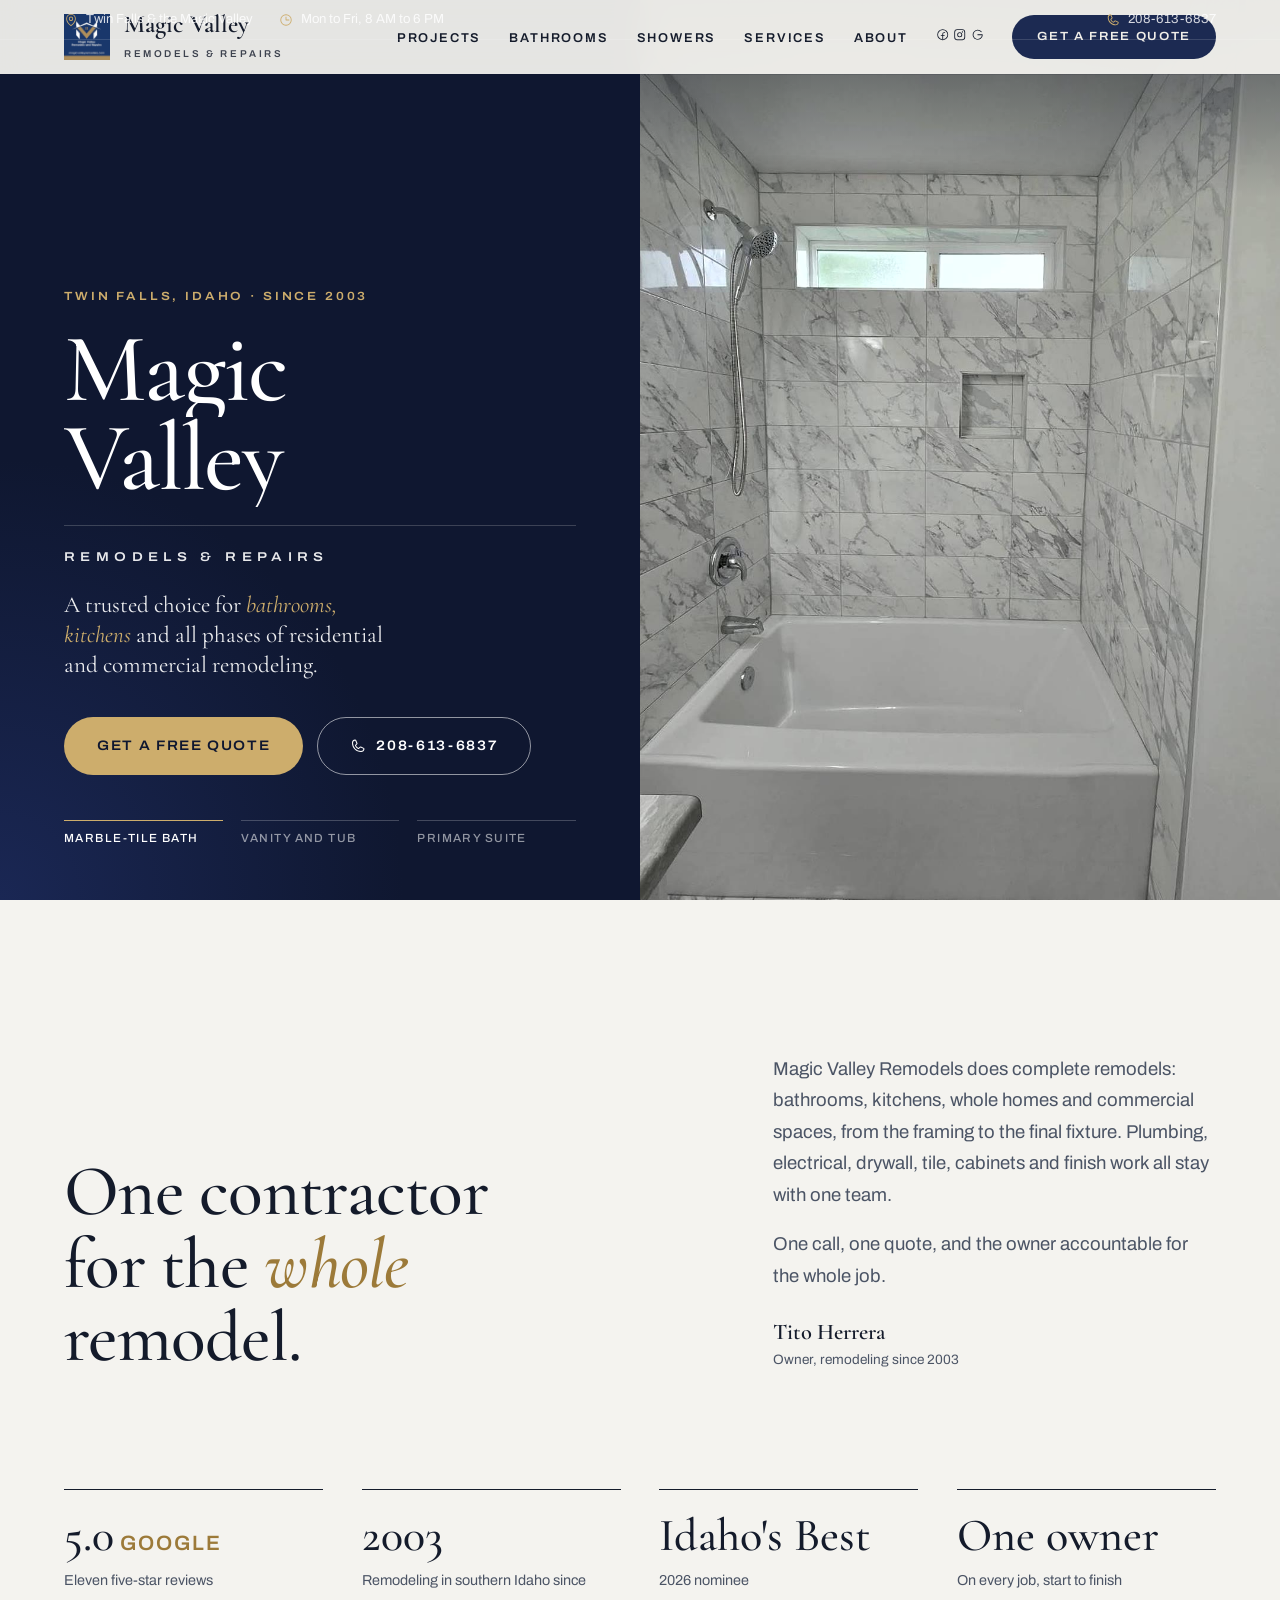
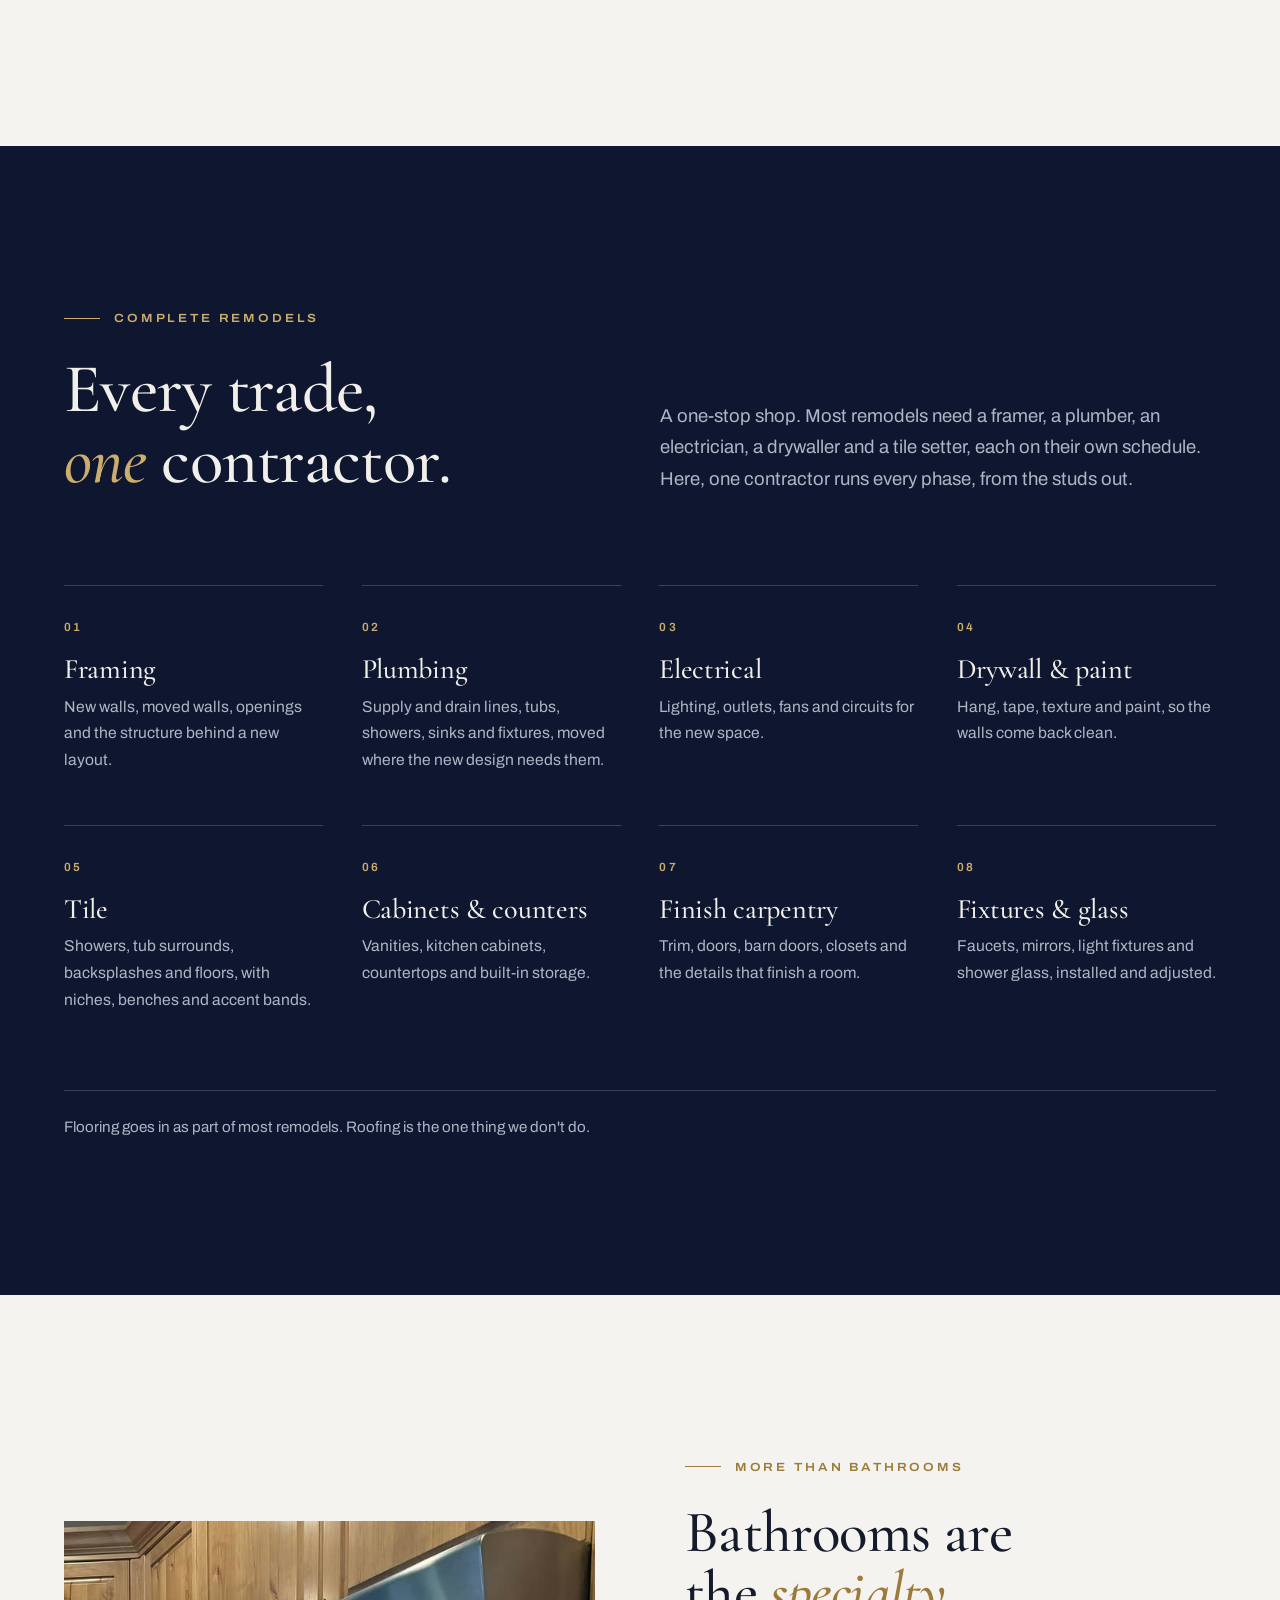
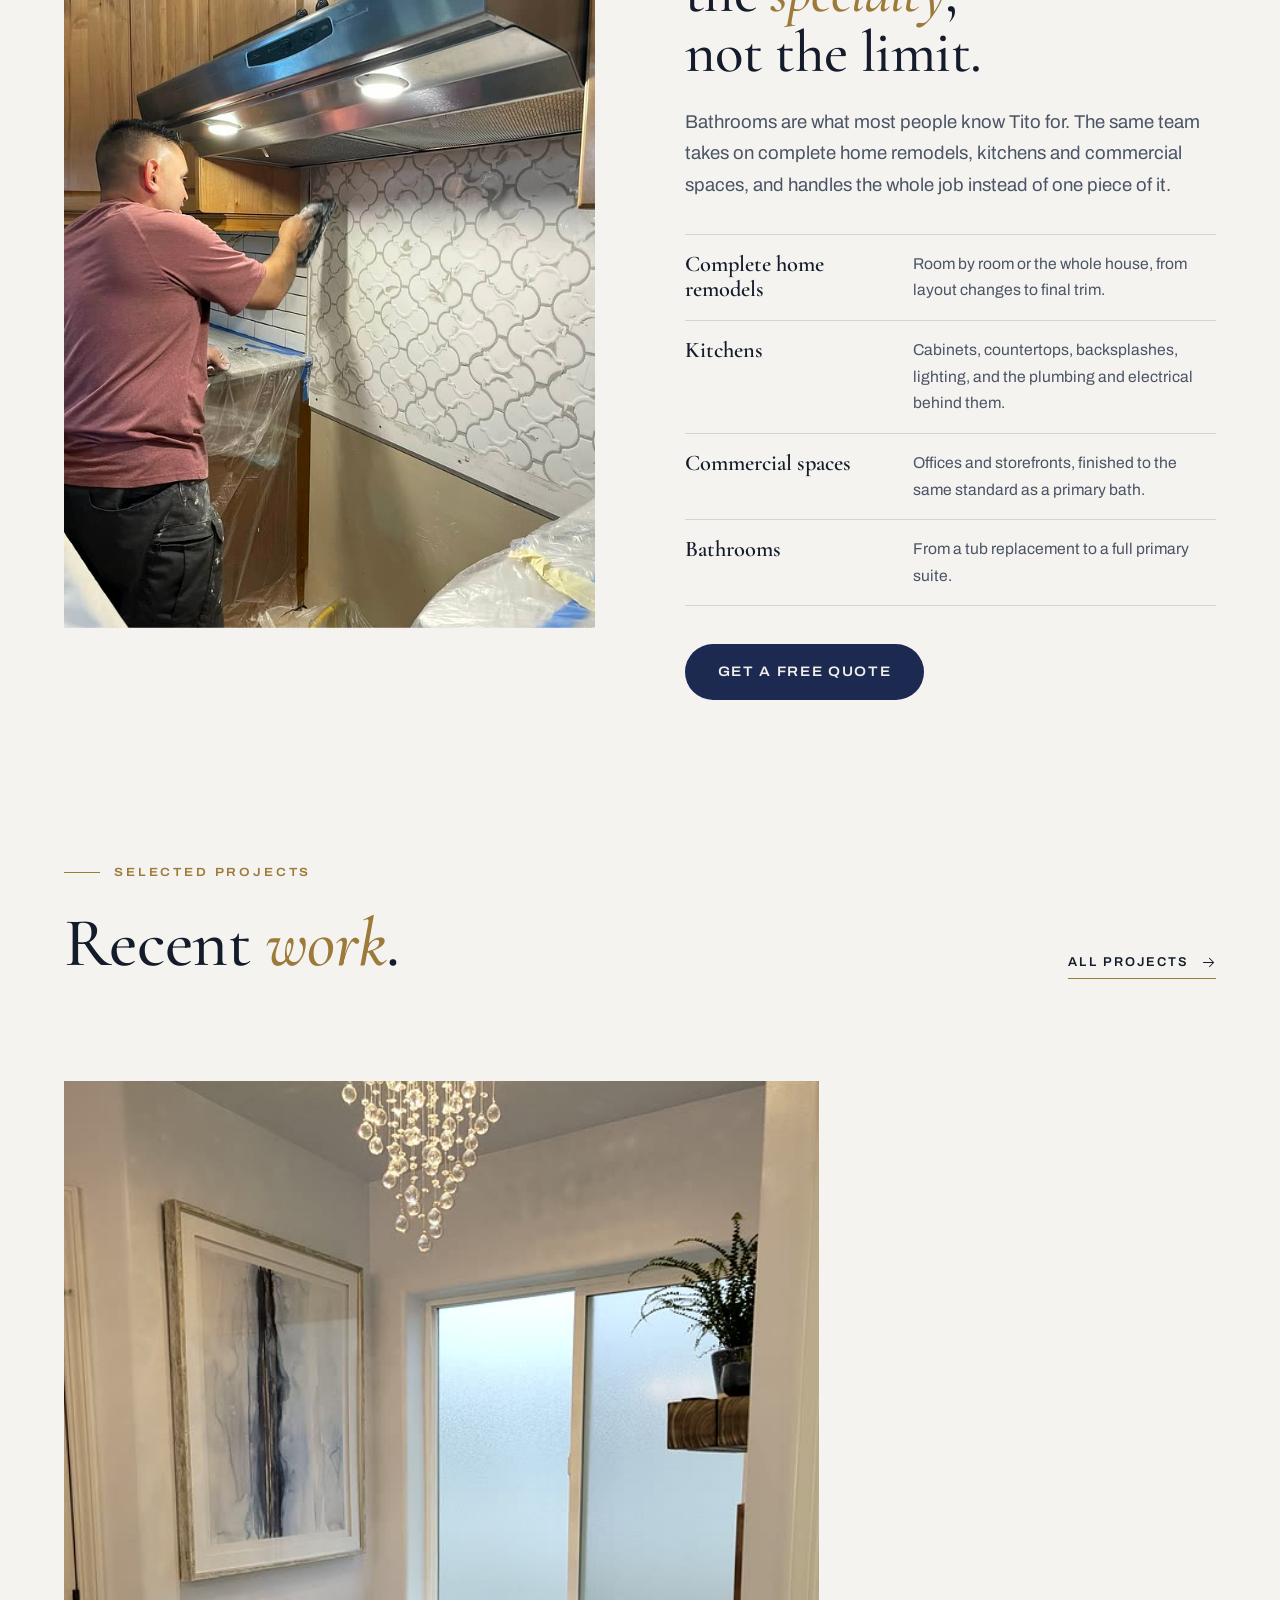
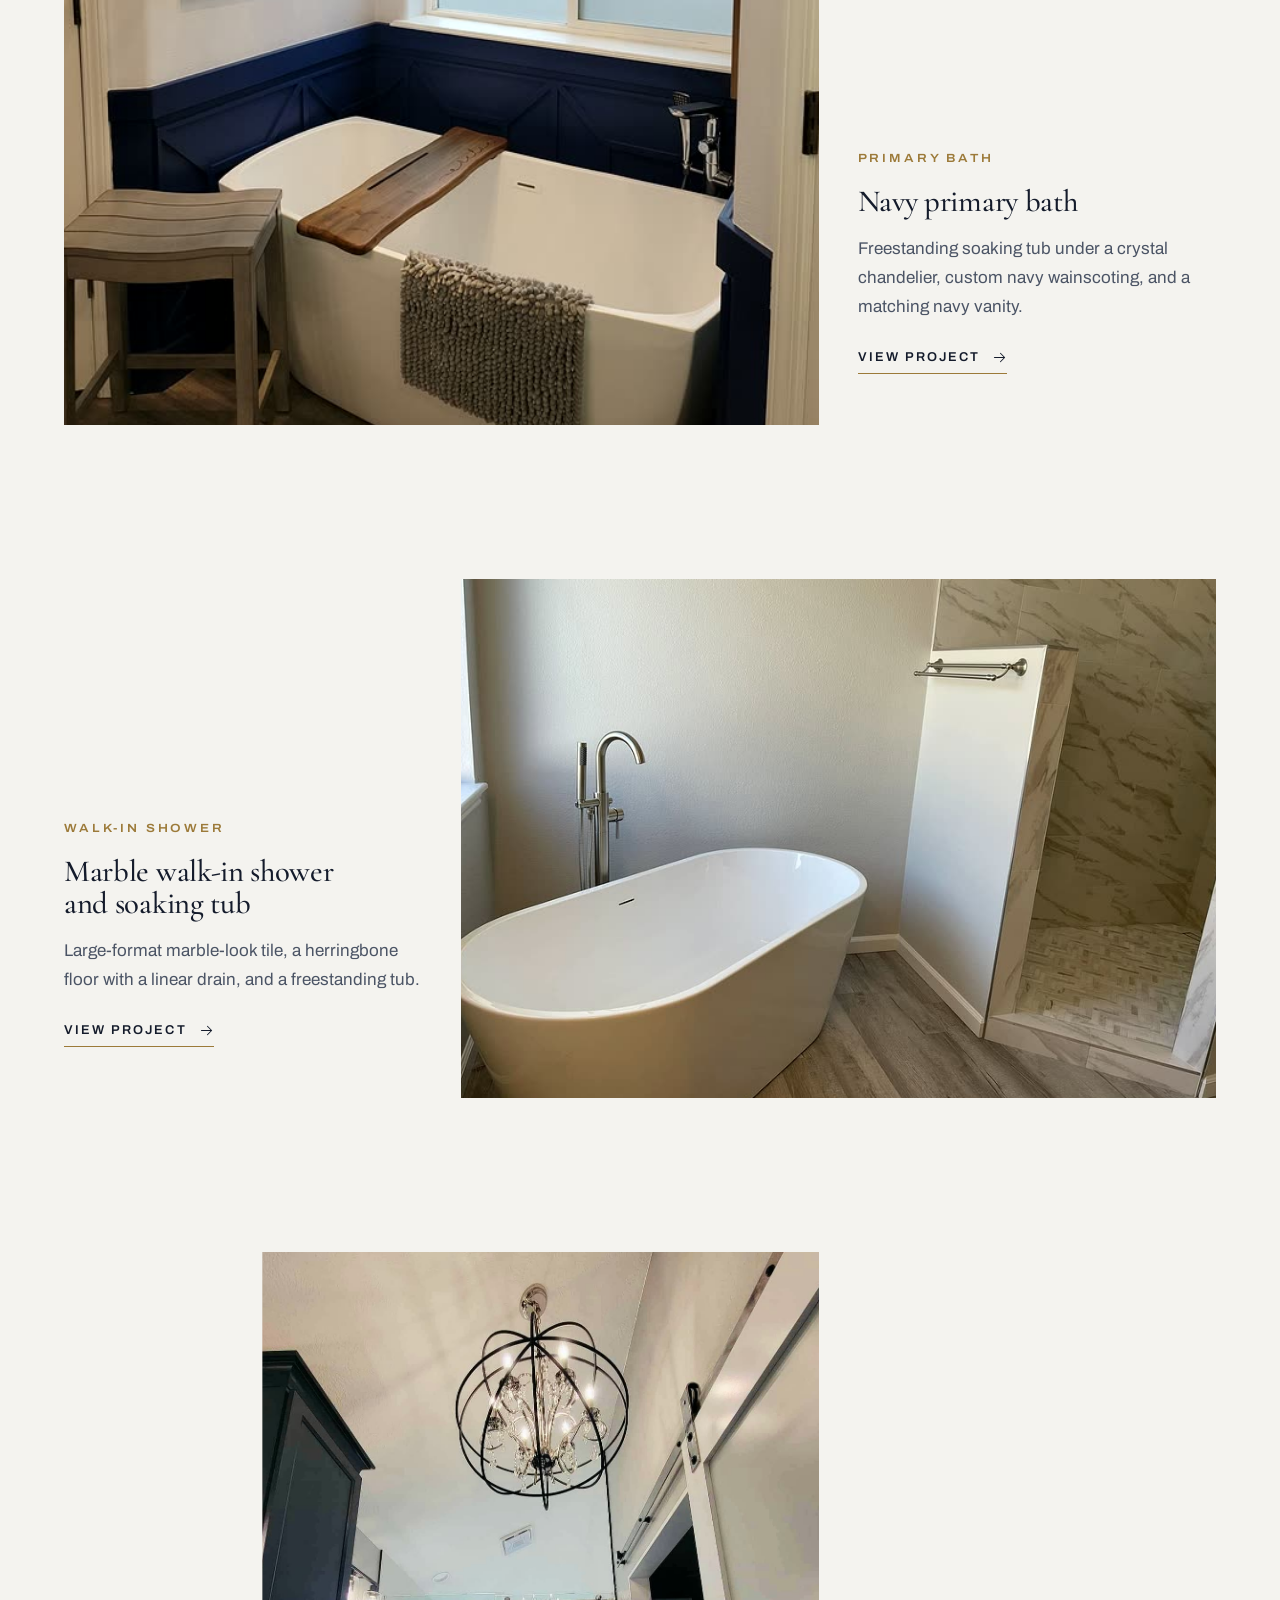
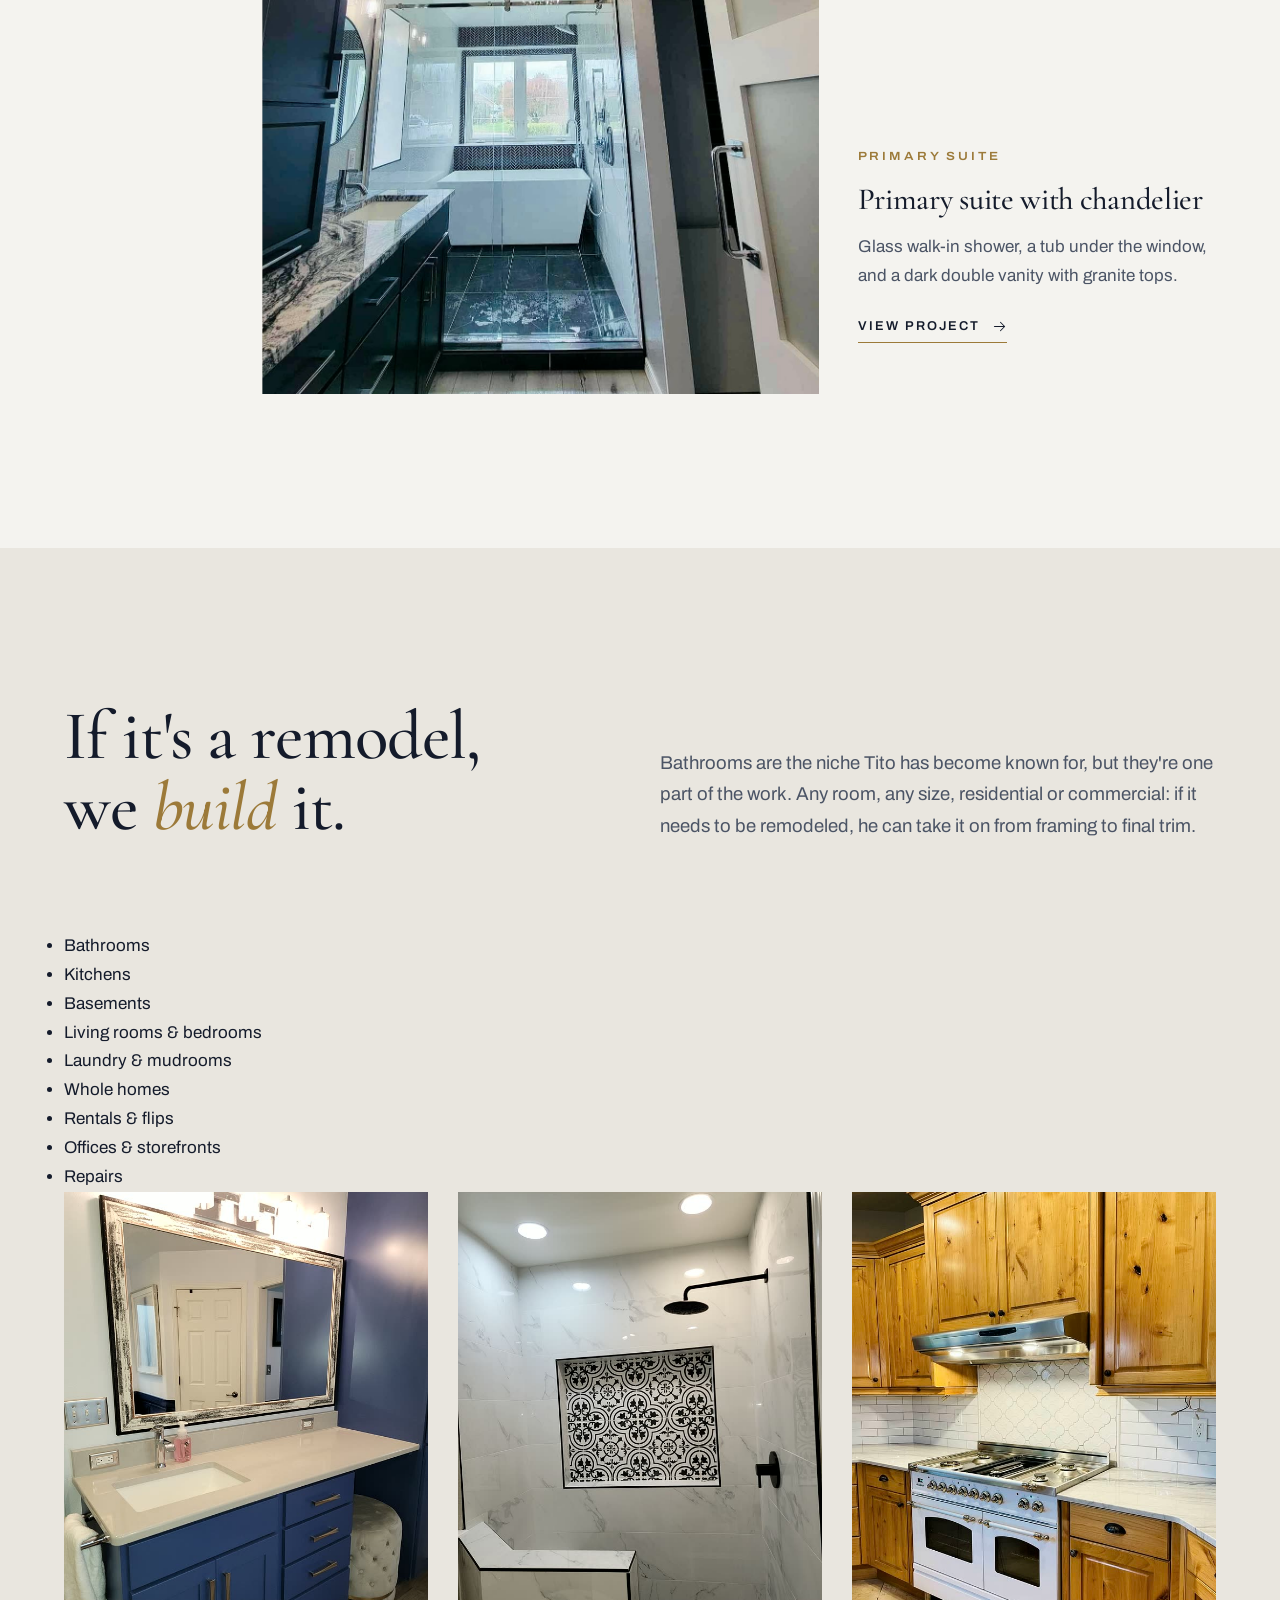
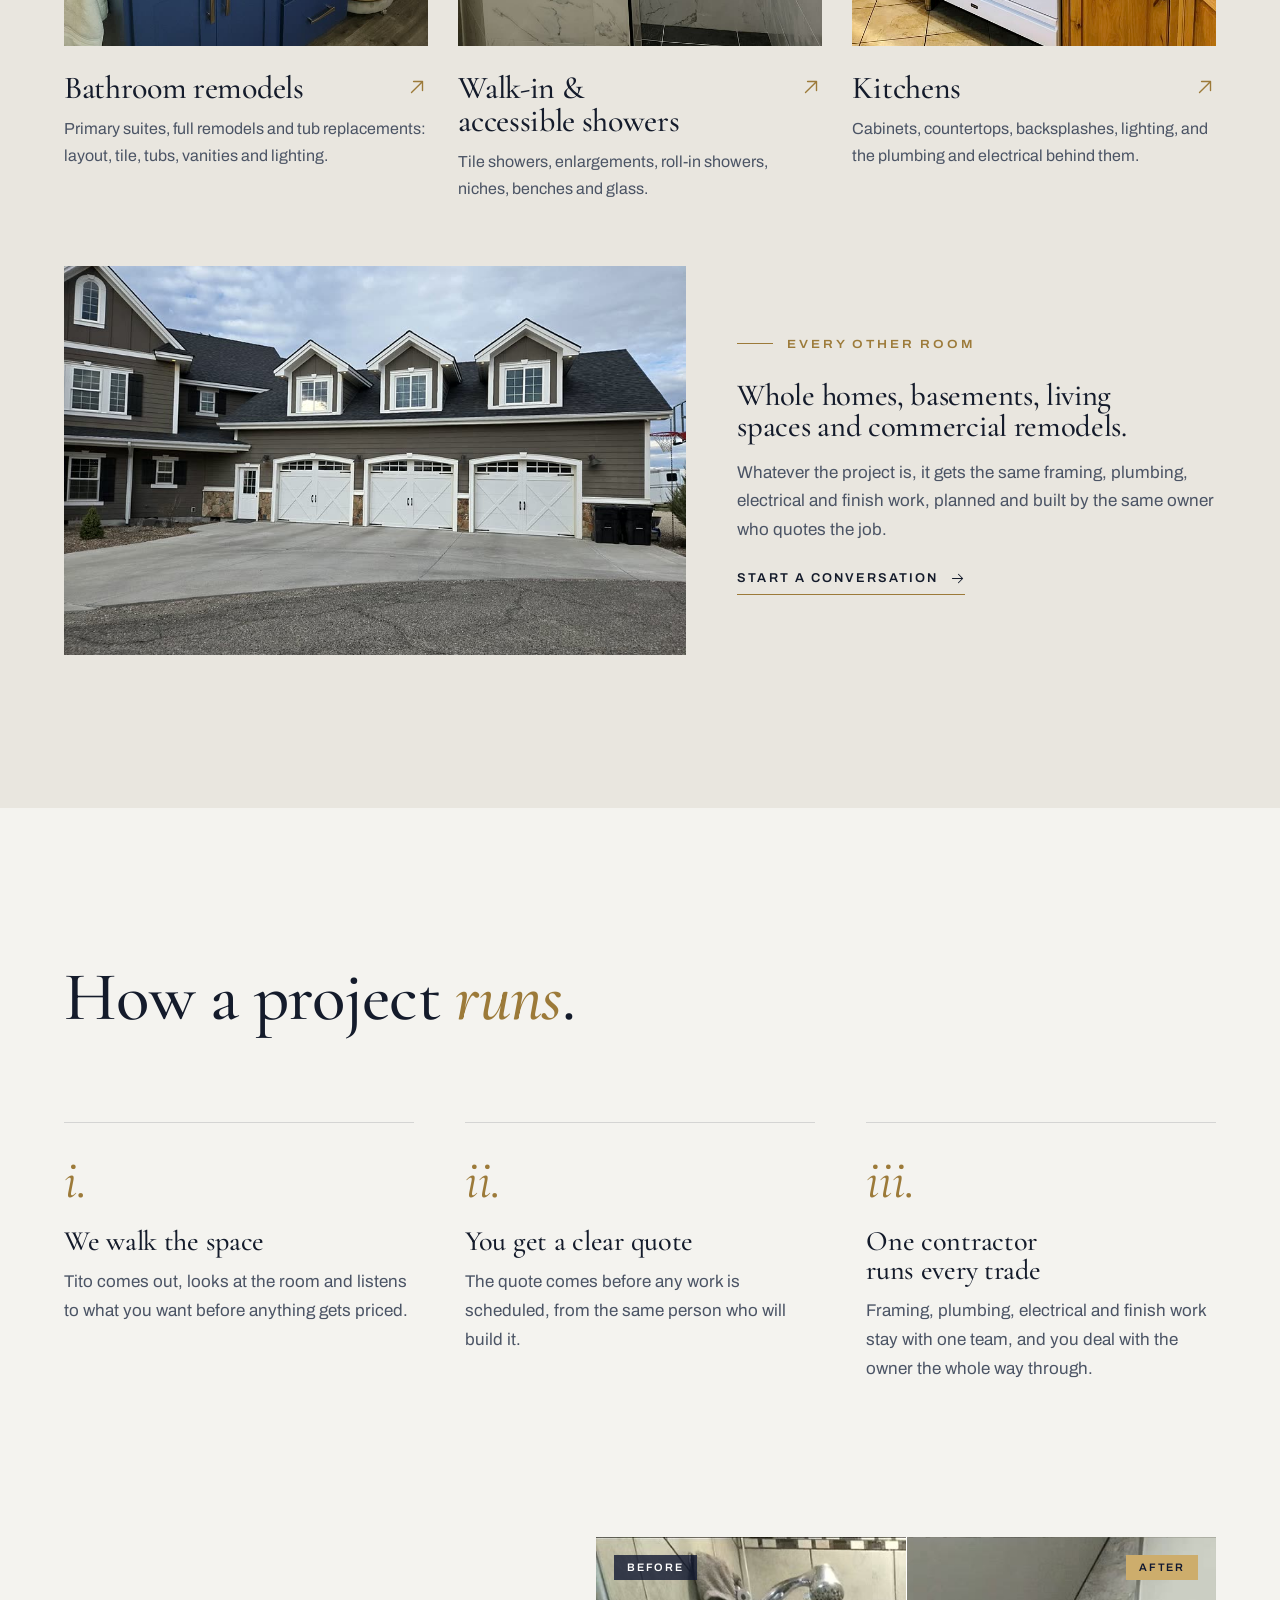
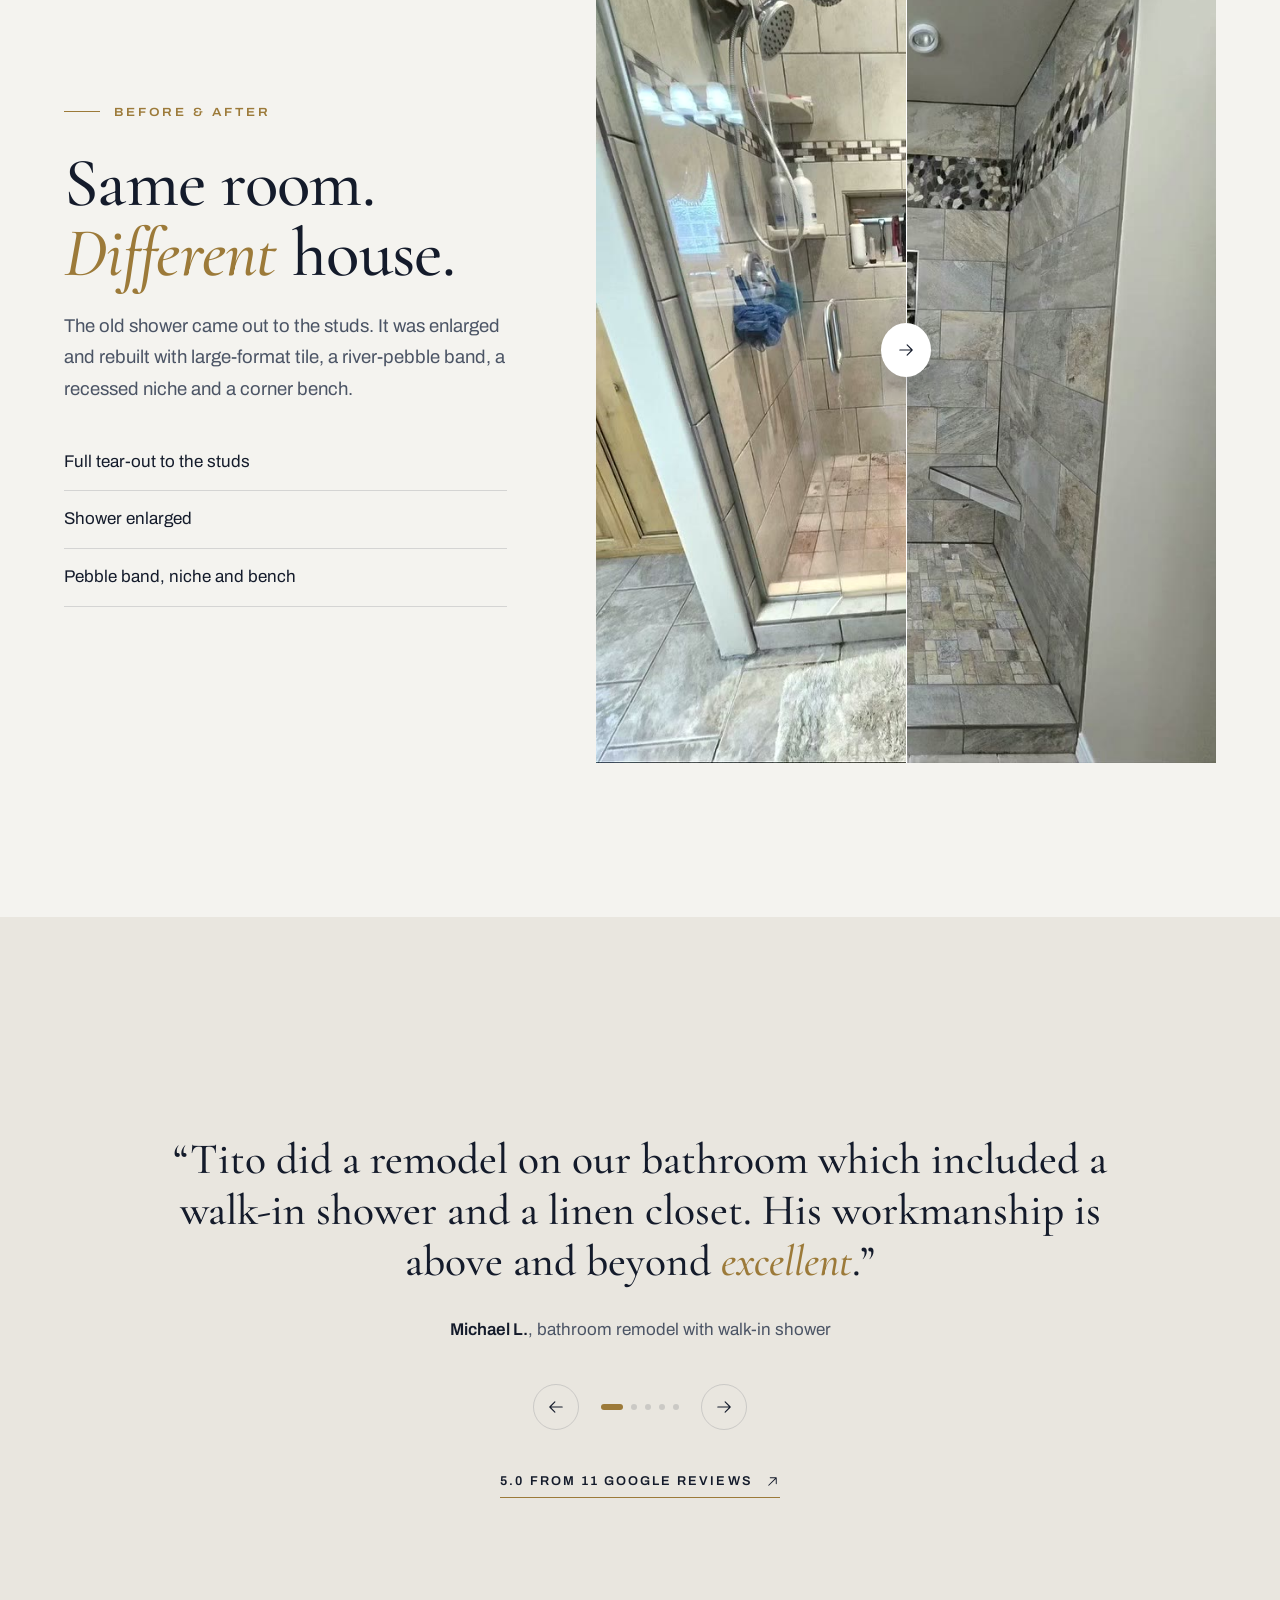
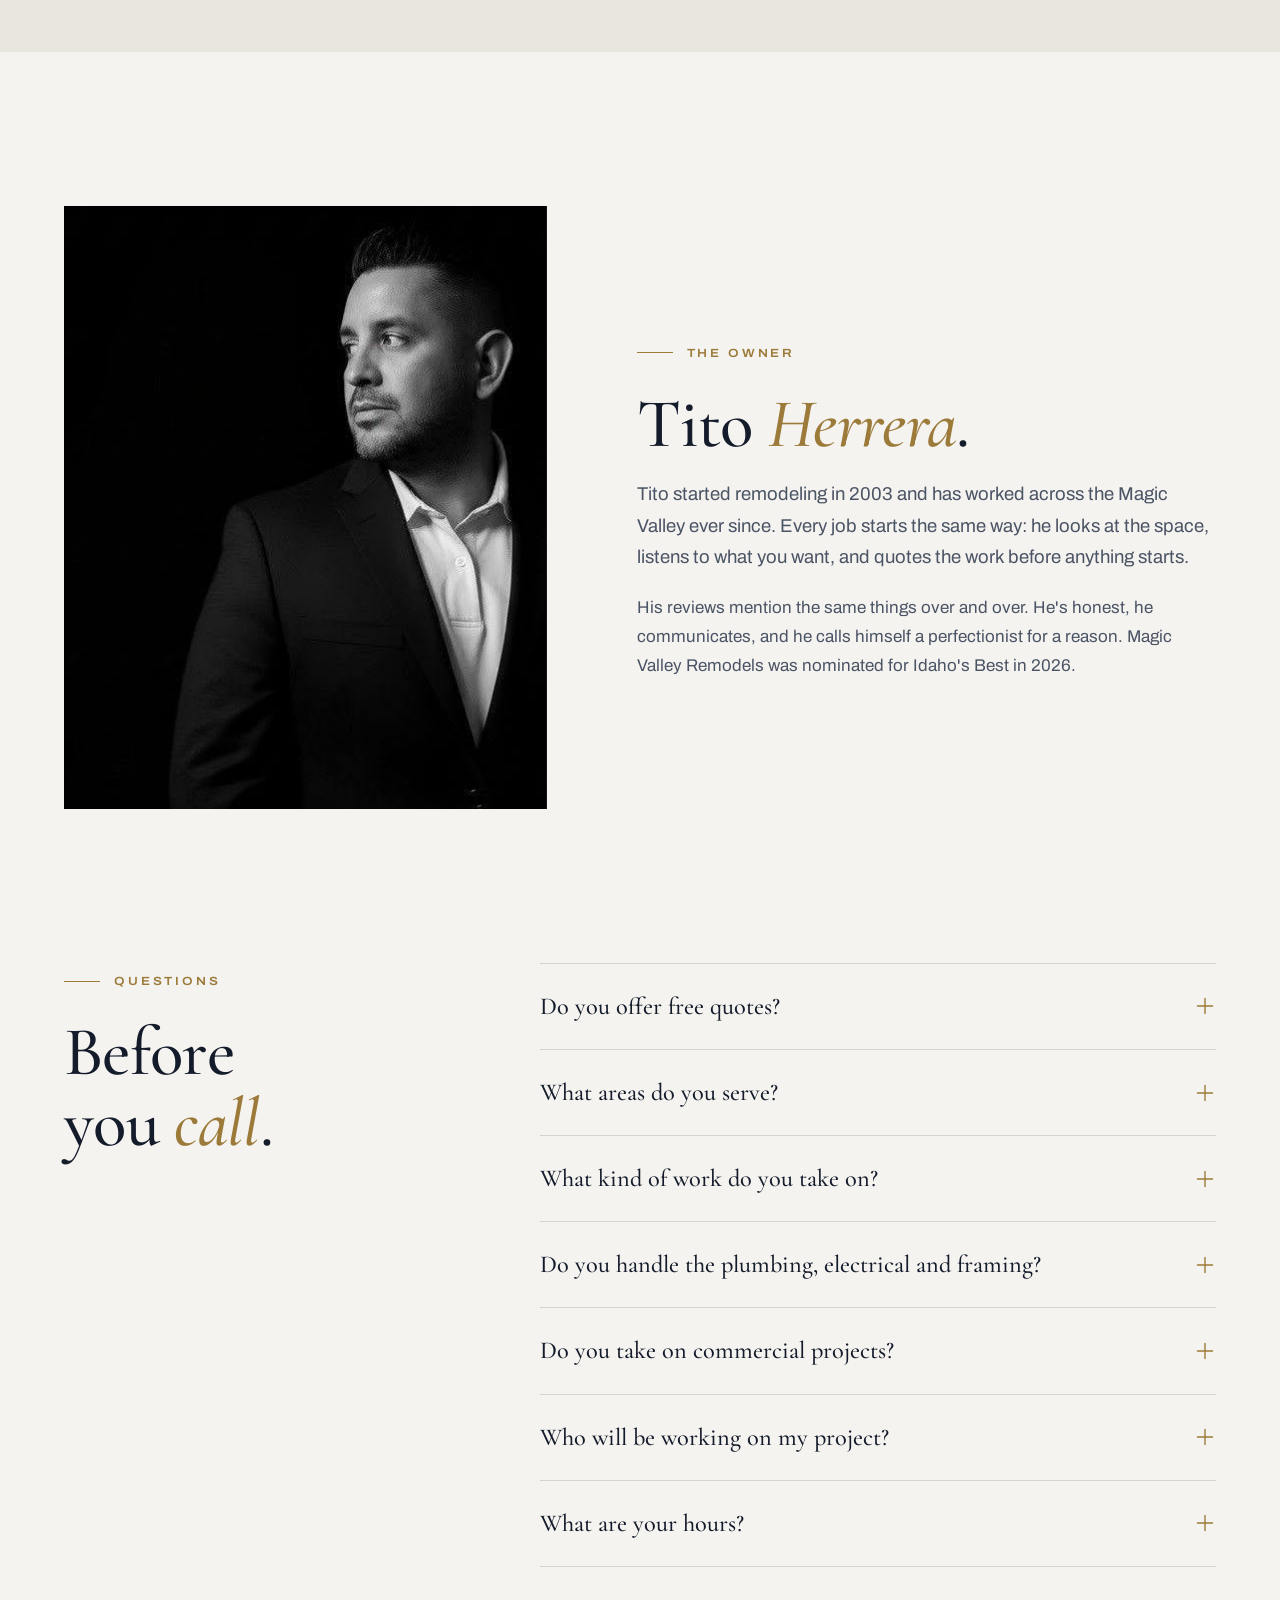
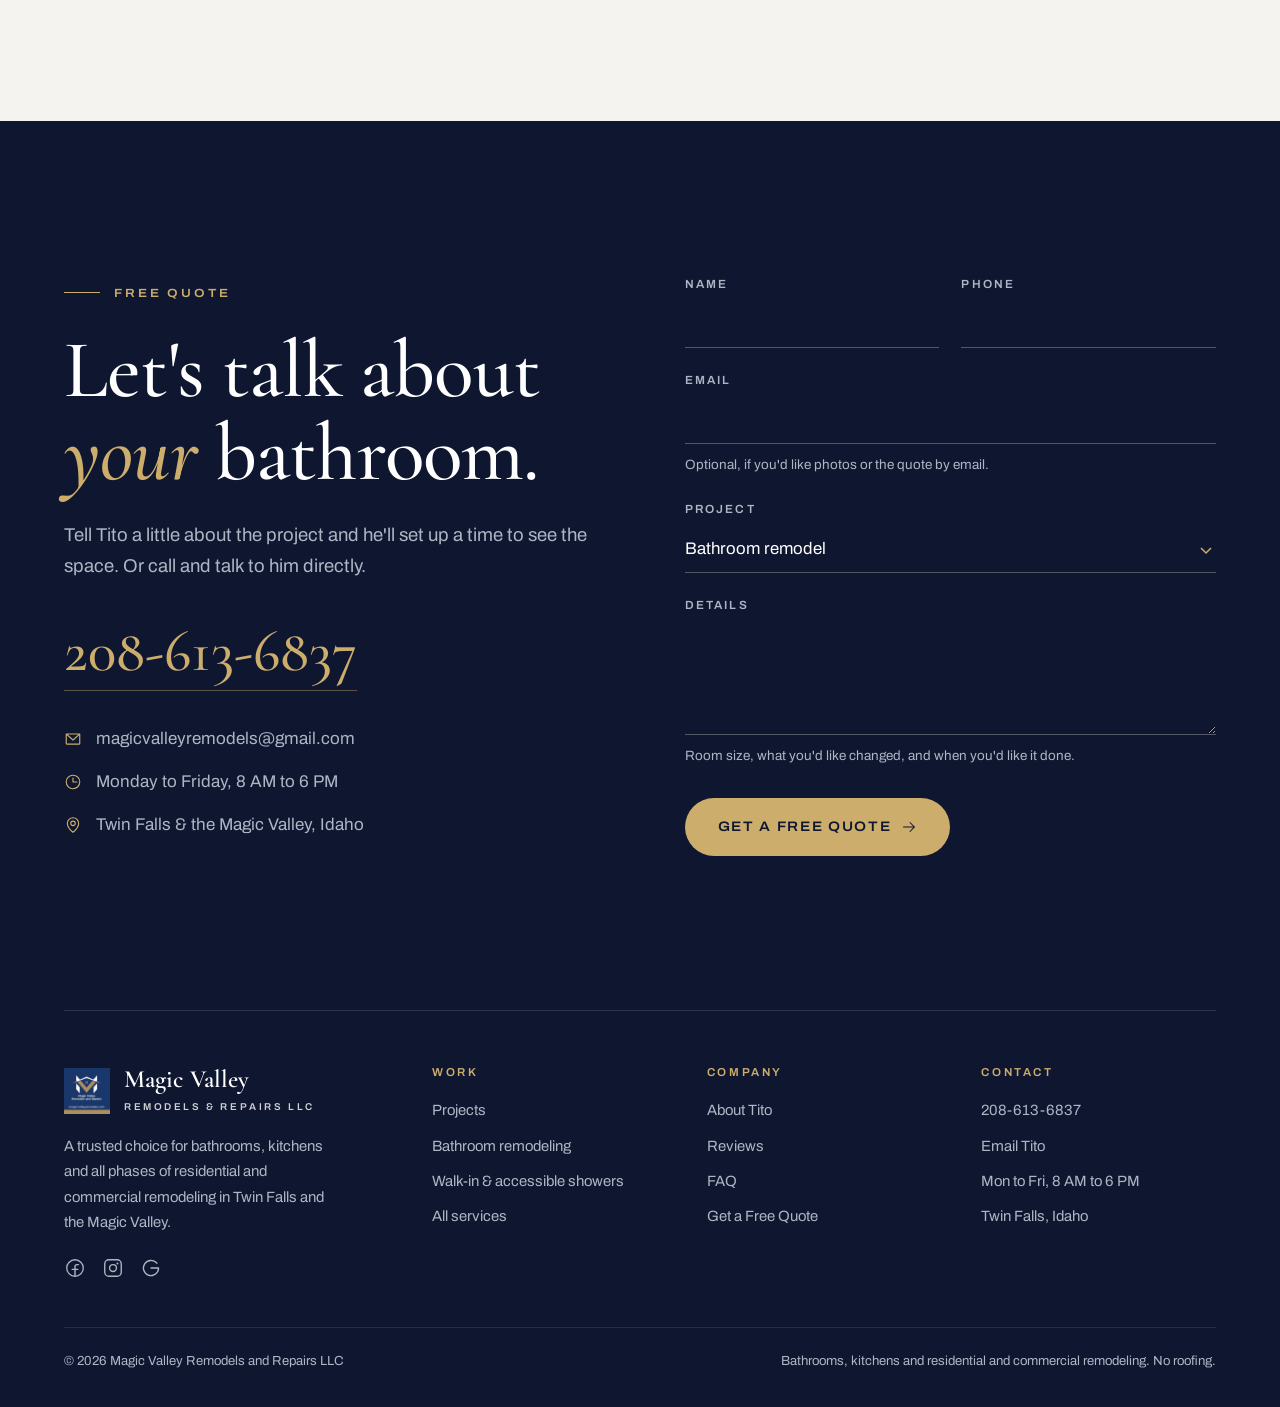
==== commit c80b9091: "Tito portrait, social links in menu, all-remodeling services copy: index.html" ====
--- a/index.html
+++ b/index.html
@@ -44,6 +44,11 @@
       <li><a href="walk-in-showers/">Showers</a></li>
       <li><a href="#services">Services</a></li>
       <li><a href="#about">About</a></li>
+      <li class="nav-soc">
+        <a href="https://www.facebook.com/magicvalleyremodelsandrepairs" target="_blank" rel="noopener" aria-label="Facebook"><svg class="icon" aria-hidden="true"><use href="icons.svg#i-facebook-logo"/></svg></a>
+        <a href="https://www.instagram.com/magic_valley_remodels/" target="_blank" rel="noopener" aria-label="Instagram"><svg class="icon" aria-hidden="true"><use href="icons.svg#i-instagram-logo"/></svg></a>
+        <a href="https://www.google.com/maps?cid=8080386999738490906" target="_blank" rel="noopener" aria-label="Google reviews"><svg class="icon" aria-hidden="true"><use href="icons.svg#i-google-logo"/></svg></a>
+      </li>
       <li><a class="btn btn-navy" href="#quote">Get a Free Quote</a></li>
     </ul>
   </div></nav>
@@ -168,17 +173,20 @@
   <section class="svc sec" id="services">
     <div class="wrap">
       <div class="svc-head">
-        <h2 data-r>What we <em>build</em>.</h2>
-        <p class="lead" data-r data-d="1">Complete remodels for homes and businesses. Bathrooms are a specialty; kitchens, whole homes and commercial spaces are built to the same standard.</p>
-      </div>
+        <h2 data-r>If it's a remodel, we <em>build</em> it.</h2>
+        <p class="lead" data-r data-d="1">Bathrooms are the niche Tito has become known for, but they're one part of the work. Any room, any size, residential or commercial: if it needs to be remodeled, he can take it on from framing to final trim.</p>
+      </div>
+      <ul class="kinds" data-r>
+        <li>Bathrooms</li><li>Kitchens</li><li>Basements</li><li>Living rooms &amp; bedrooms</li><li>Laundry &amp; mudrooms</li><li>Whole homes</li><li>Rentals &amp; flips</li><li>Offices &amp; storefronts</li><li>Repairs</li>
+      </ul>
       <div class="svc-grid">
         <a class="card" href="bathroom-remodeling/" data-r><div class="ph"><img src="img/navy-vanity-s.jpg" srcset="img/navy-vanity-s.jpg 900w, img/navy-vanity.jpg 1800w" sizes="(max-width: 900px) 100vw, 33vw" alt="Navy vanity with quartz top and framed mirror" loading="lazy"></div><h3>Bathroom remodels <svg class="icon" aria-hidden="true"><use href="icons.svg#i-arrow-up-right"/></svg></h3><p>Primary suites, full remodels and tub replacements: layout, tile, tubs, vanities and lighting.</p></a>
         <a class="card" href="walk-in-showers/" data-r data-d="1"><div class="ph"><img src="img/pattern-niche-s.jpg" srcset="img/pattern-niche-s.jpg 900w, img/pattern-niche.jpg 1800w" sizes="(max-width: 900px) 100vw, 33vw" alt="Walk-in shower with patterned tile niche" loading="lazy"></div><h3>Walk-in &amp; accessible showers <svg class="icon" aria-hidden="true"><use href="icons.svg#i-arrow-up-right"/></svg></h3><p>Tile showers, enlargements, roll-in showers, niches, benches and glass.</p></a>
-        <a class="card" href="#quote" data-r data-d="2"><div class="ph"><img src="img/kitchen-range-s.jpg" srcset="img/kitchen-range-s.jpg 900w, img/kitchen-range.jpg 1800w" sizes="(max-width: 900px) 100vw, 33vw" alt="Kitchen with new counters and tile backsplash" loading="lazy"></div><h3>Kitchens <svg class="icon" aria-hidden="true"><use href="icons.svg#i-arrow-up-right"/></svg></h3><p>Countertops, backsplashes and full kitchen updates.</p></a>
+        <a class="card" href="#quote" data-r data-d="2"><div class="ph"><img src="img/kitchen-range-s.jpg" srcset="img/kitchen-range-s.jpg 900w, img/kitchen-range.jpg 1800w" sizes="(max-width: 900px) 100vw, 33vw" alt="Kitchen with new counters and tile backsplash" loading="lazy"></div><h3>Kitchens <svg class="icon" aria-hidden="true"><use href="icons.svg#i-arrow-up-right"/></svg></h3><p>Cabinets, countertops, backsplashes, lighting, and the plumbing and electrical behind them.</p></a>
       </div>
       <a class="svc-wide" href="#quote" data-r>
         <div class="ph"><img src="img/home-exterior-s.jpg" srcset="img/home-exterior-s.jpg 900w, img/home-exterior.jpg 1800w" sizes="(max-width: 900px) 100vw, 55vw" alt="Large residential project with three-car garage" loading="lazy"></div>
-        <div><span class="caps label">Residential &amp; commercial</span><h3>Complete remodels, whole home or commercial space.</h3><p>Framing, plumbing, electrical and finish work, planned and built by the same owner who quotes the job. Repairs too.</p><span class="more" style="margin-top:26px">Start a conversation <svg class="icon" aria-hidden="true"><use href="icons.svg#i-arrow-right"/></svg></span></div>
+        <div><span class="caps label">Every other room</span><h3>Whole homes, basements, living spaces and commercial remodels.</h3><p>Whatever the project is, it gets the same framing, plumbing, electrical and finish work, planned and built by the same owner who quotes the job.</p><span class="more" style="margin-top:26px">Start a conversation <svg class="icon" aria-hidden="true"><use href="icons.svg#i-arrow-right"/></svg></span></div>
       </a>
     </div>
   </section>
@@ -243,7 +251,7 @@
 
   <section class="about sec" id="about">
     <div class="wrap about-grid">
-      <div class="ph" data-r="mask"><img src="img/tito-tile-s.jpg" srcset="img/tito-tile-s.jpg 900w, img/tito-tile.jpg 1800w" sizes="(max-width: 900px) 100vw, 45vw" alt="Tito Herrera setting a tile backsplash" loading="lazy"></div>
+      <div class="ph ph-portrait" data-r="mask"><img src="img/tito-portrait-s.jpg" srcset="img/tito-portrait-s.jpg 900w, img/tito-portrait.jpg 1800w" sizes="(max-width: 900px) 100vw, 45vw" alt="Portrait of Tito Herrera, owner of Magic Valley Remodels &amp; Repairs" loading="lazy"></div>
       <div data-r data-d="1">
         <span class="caps label">The owner</span>
         <h2>Tito <em>Herrera</em>.</h2>
--- a/styles.css
+++ b/styles.css
@@ -217,6 +217,32 @@
 .svc-wide:hover .ph img { transform: scale(1.04); }
 .svc-wide p { margin-top: 16px; color: var(--ink-soft); }
 .svc-note { margin-top: clamp(40px, 5vw, 64px); padding-top: 24px; border-top: 1px solid var(--line); color: var(--ink-soft); font-size: .95rem; }
+
+/* ---------- complete remodels: every trade ---------- */
+.trades-sec { background: var(--navy-deep); color: var(--on-dark); }
+.trades-sec h2 em { color: var(--gold-soft); }
+.trades-sec .label { color: var(--gold-soft); }
+.trades-sec .lead { color: var(--on-dark-soft); }
+.trades-head { display: grid; grid-template-columns: minmax(0, 1fr) minmax(0, 1fr); gap: 40px; align-items: end; margin-bottom: clamp(56px, 7vw, 96px); }
+.trades-head .lead { justify-self: end; }
+.trades { display: grid; grid-template-columns: repeat(4, minmax(0, 1fr)); gap: clamp(36px, 4vw, 56px) clamp(24px, 3vw, 48px); }
+.trade { border-top: 1px solid rgba(241, 239, 233, .2); padding-top: 26px; }
+.trade .num { font-family: var(--sans); font-size: .74rem; font-weight: 600; letter-spacing: .2em; color: var(--gold-soft); }
+.trade h3 { margin-top: 14px; font-size: clamp(1.7rem, 2.2vw, 2.15rem); }
+.trade p { margin-top: 10px; color: var(--on-dark-soft); font-size: .98rem; }
+.trades-foot { margin-top: clamp(48px, 6vw, 80px); padding-top: 24px; border-top: 1px solid rgba(241, 239, 233, .2); color: var(--on-dark-soft); font-size: .95rem; max-width: none; }
+
+/* ---------- more than bathrooms ---------- */
+.beyond-grid { display: grid; grid-template-columns: minmax(0, 1fr) minmax(0, 1fr); gap: clamp(40px, 7vw, 120px); align-items: center; }
+.beyond .ph { background: var(--stone); }
+.beyond .ph img { display: block; width: 100%; height: auto; }
+.beyond h2 { font-size: clamp(2.5rem, 4.6vw, 4.4rem); }
+.beyond .lead { margin-top: 24px; }
+.beyond-list { list-style: none; margin: 32px 0 38px; }
+.beyond-list li { display: grid; grid-template-columns: minmax(0, 13rem) minmax(0, 1fr); gap: 20px; padding: 16px 0; border-bottom: 1px solid var(--line); }
+.beyond-list li:first-child { border-top: 1px solid var(--line); }
+.beyond-list b { font-family: var(--serif); font-size: 1.4rem; font-weight: 600; line-height: 1.15; }
+.beyond-list span { color: var(--ink-soft); font-size: .98rem; }
 
 /* ---------- process ---------- */
 .steps { margin-top: clamp(56px, 7vw, 96px); display: grid; grid-template-columns: repeat(3, minmax(0, 1fr)); gap: clamp(28px, 4vw, 64px); counter-reset: s; }
@@ -359,11 +385,14 @@
 /* ---------- responsive ---------- */
 @media (max-width: 1060px) {
   .creds { grid-template-columns: 1fr 1fr; gap: 36px 24px; }
+  .trades { grid-template-columns: 1fr 1fr; }
   .foot { grid-template-columns: 1fr 1fr; }
 }
 @media (max-width: 900px) {
   .intro-grid, .svc-head, .ba-grid, .about-grid, .faq-grid, .cta-grid, .proj-head, .split-hero, .prose { grid-template-columns: 1fr; }
   .svc-head p { justify-self: start; }
+  .trades-head, .beyond-grid { grid-template-columns: 1fr; }
+  .trades-head .lead { justify-self: start; }
   .fp { grid-template-columns: 1fr; }
   .fp .ph, .fp .txt, .fp-a .ph-2 { grid-column: 1 / -1 !important; grid-row: auto !important; }
   .fp-a .ph-2 { display: none; }
@@ -379,6 +408,8 @@
 @media (max-width: 560px) {
   body { font-size: 1rem; }
   .form .row { grid-template-columns: 1fr; }
+  .trades { grid-template-columns: 1fr; }
+  .beyond-list li { grid-template-columns: 1fr; gap: 4px; }
   .form .btn { justify-self: stretch; }
   .foot { grid-template-columns: 1fr; }
   .gal .p, .gal .big { grid-column: span 12; }
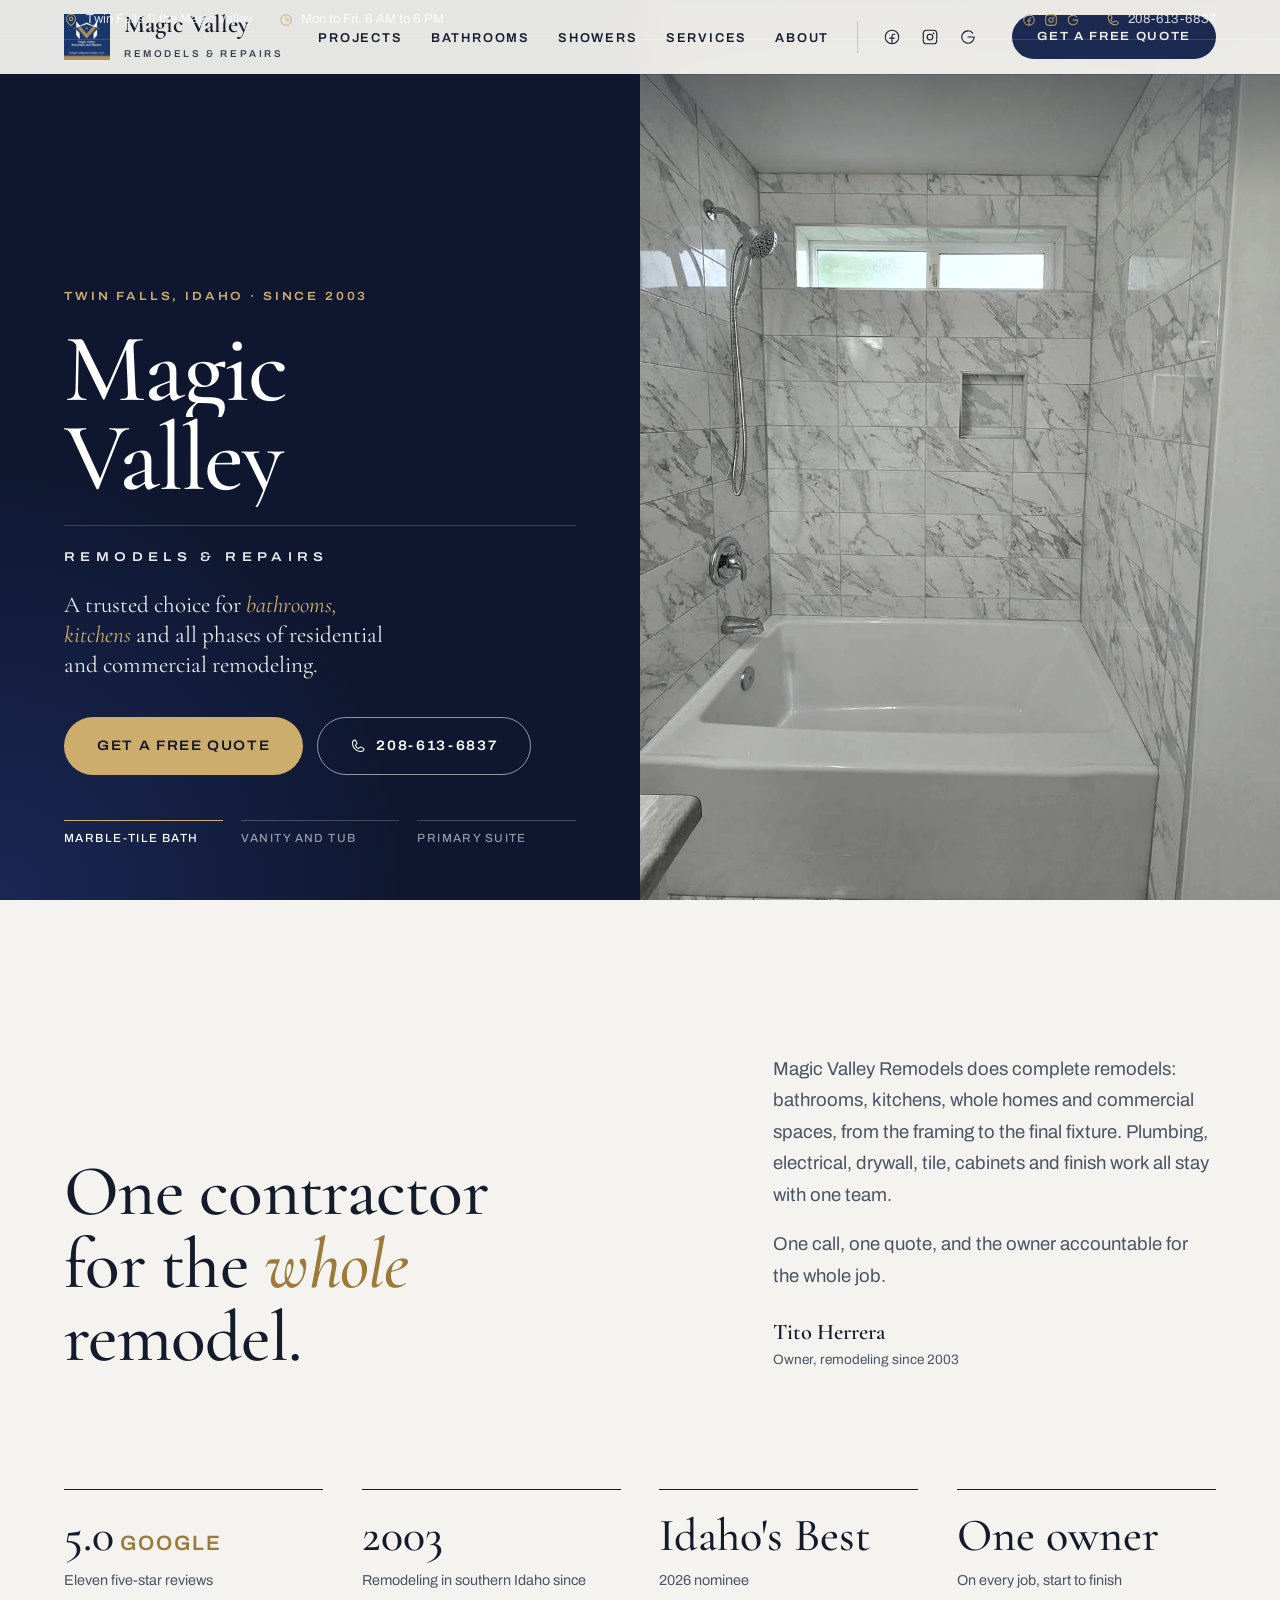
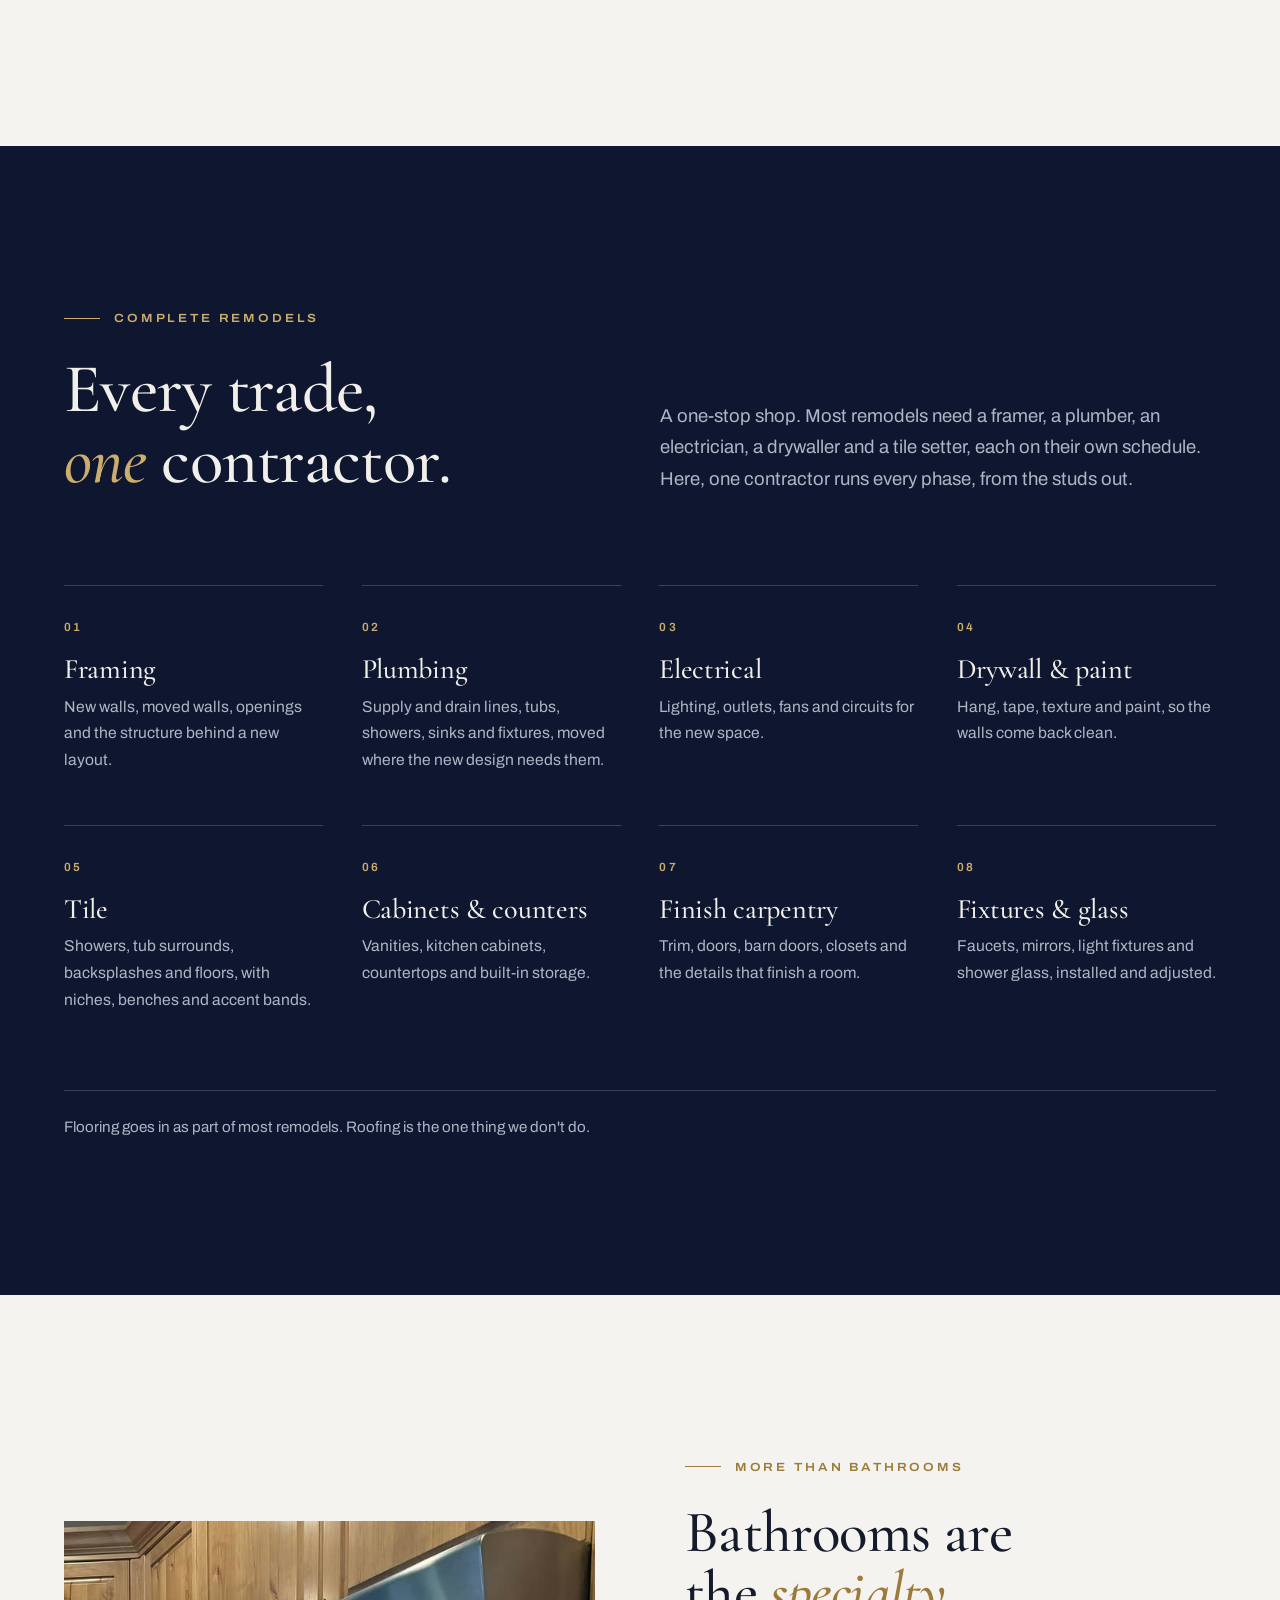
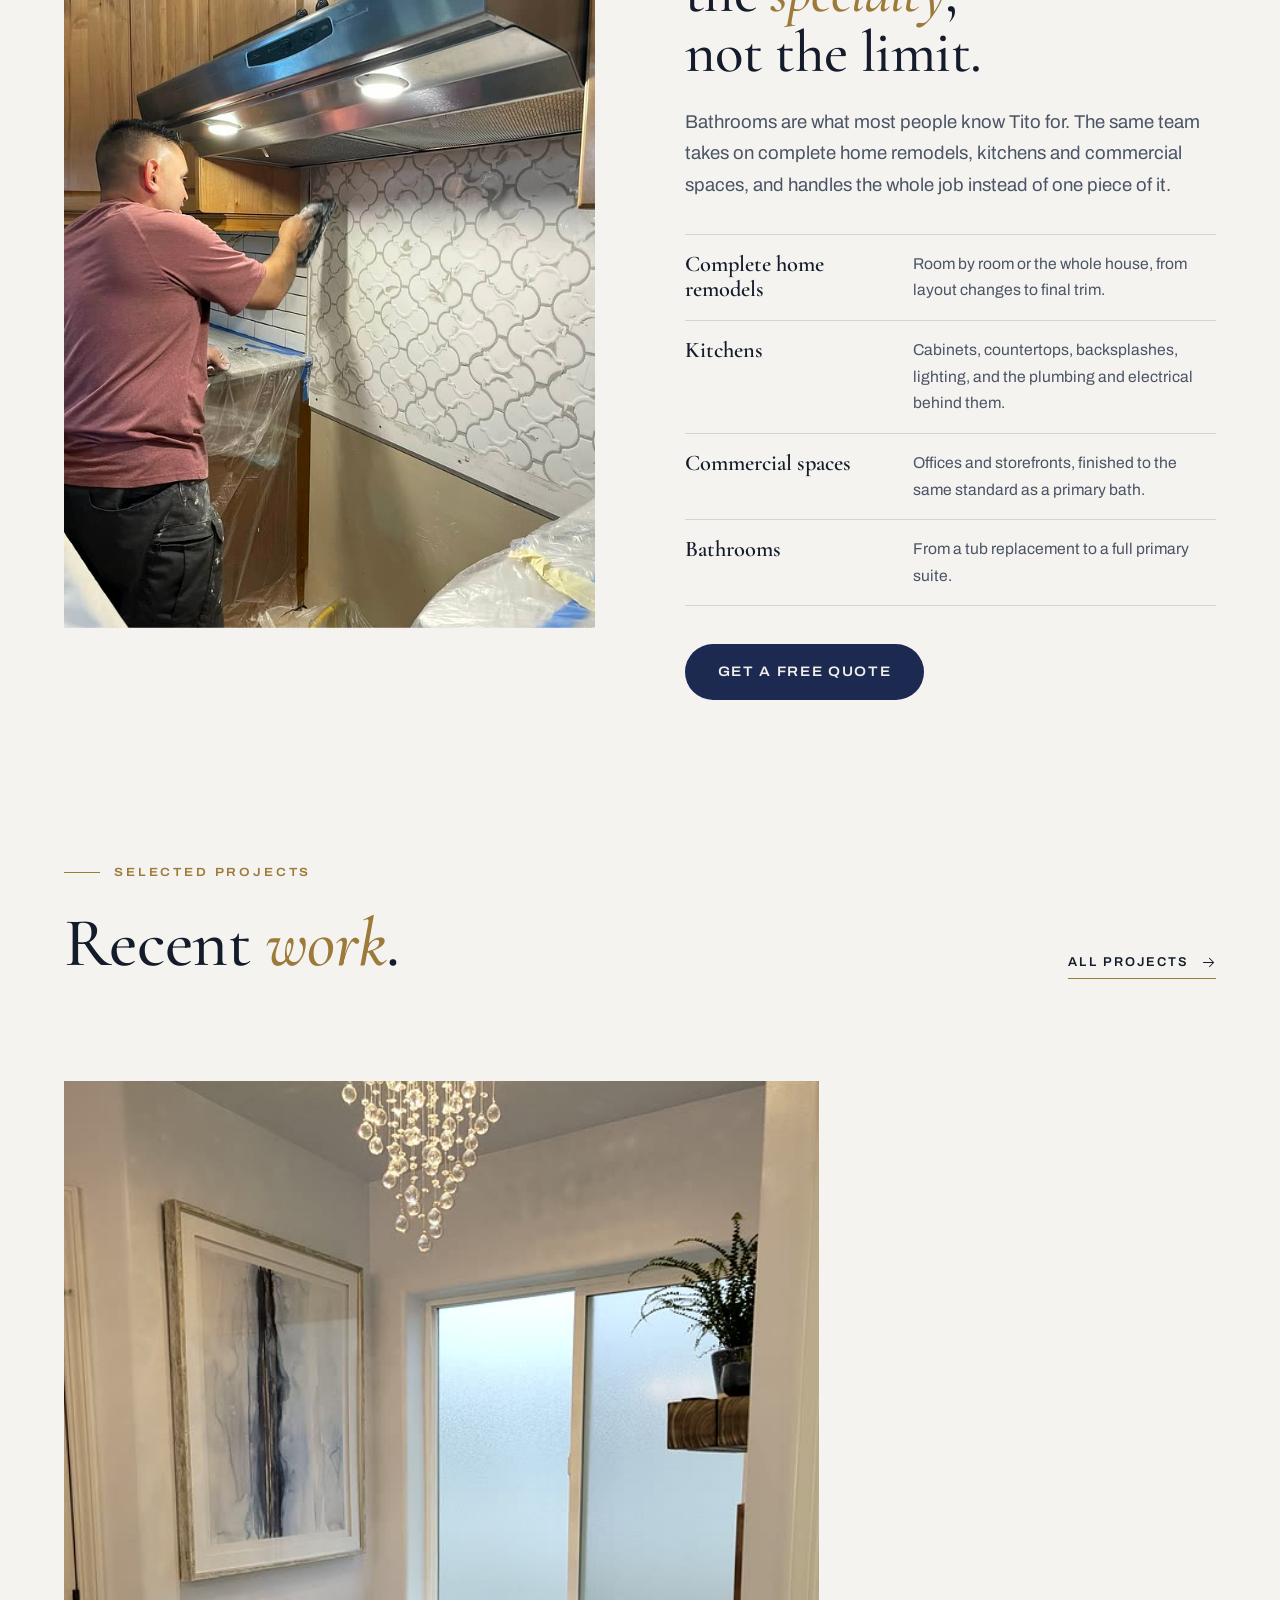
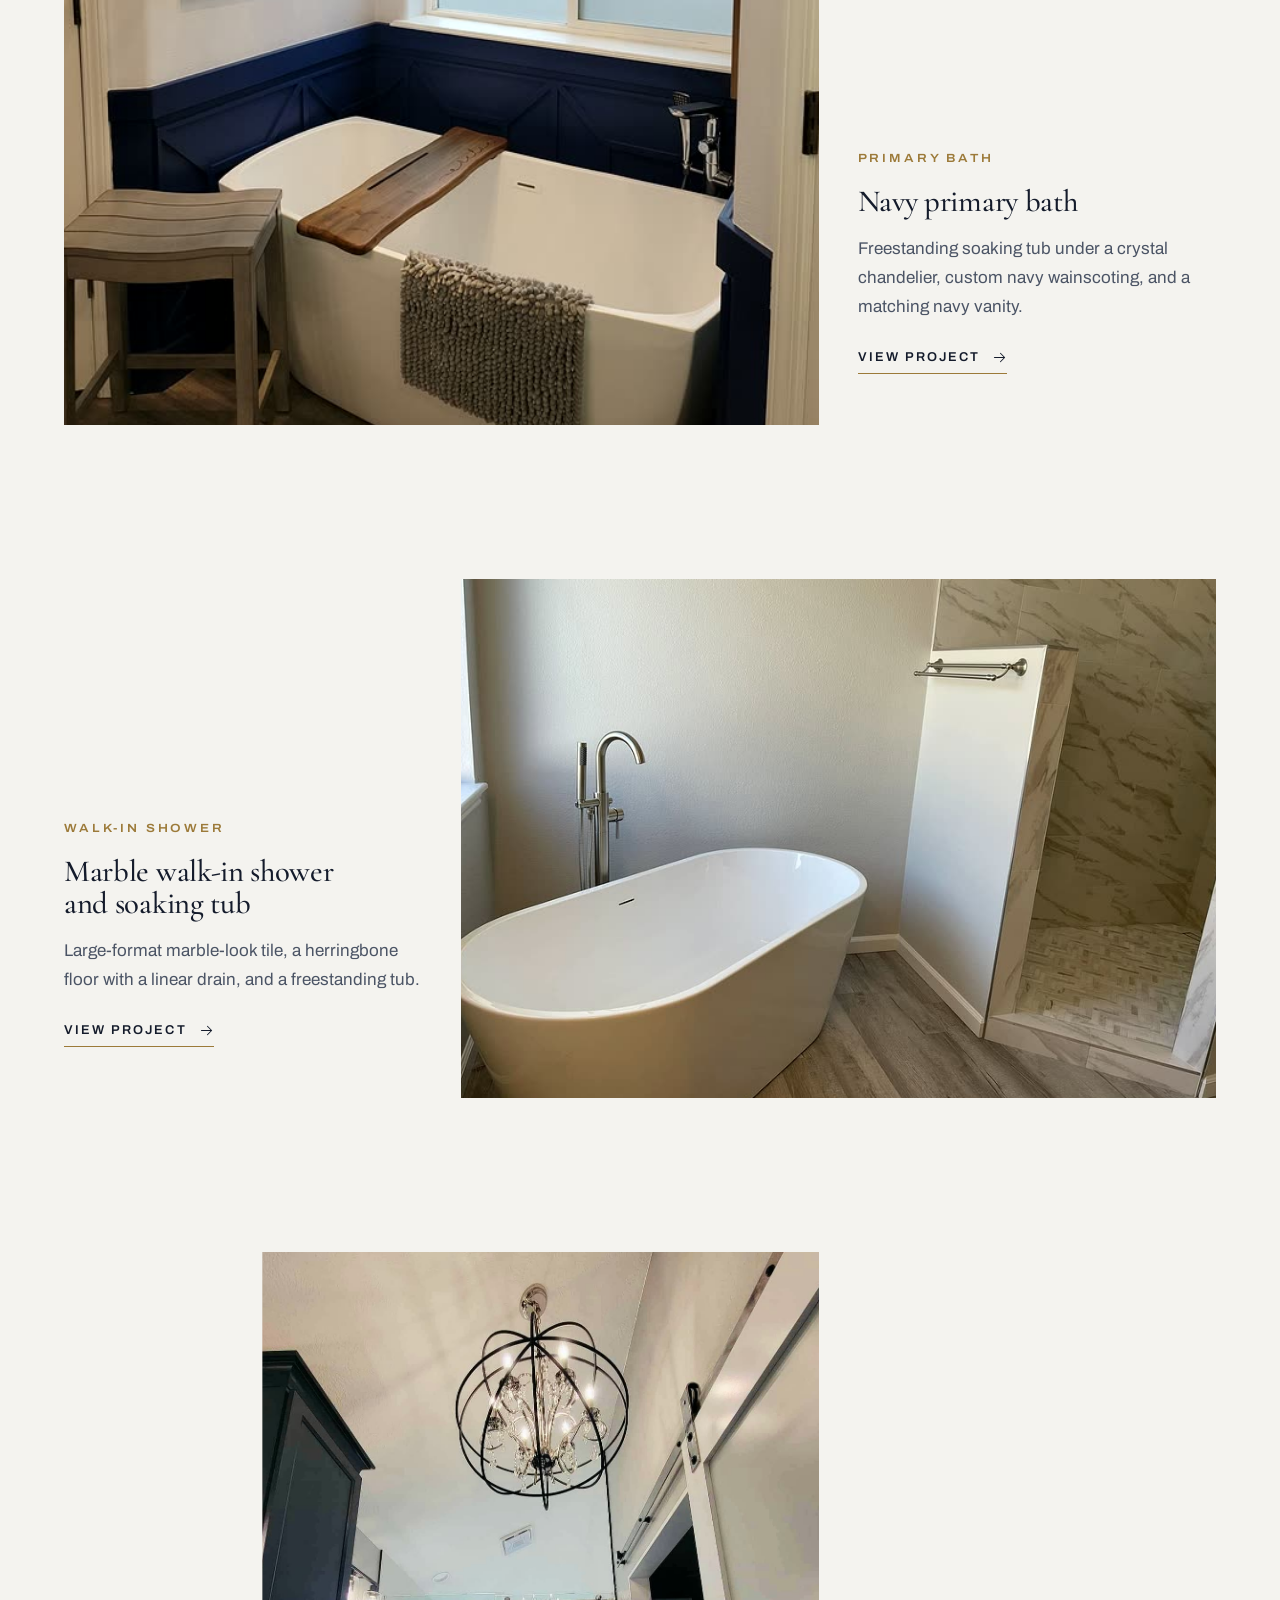
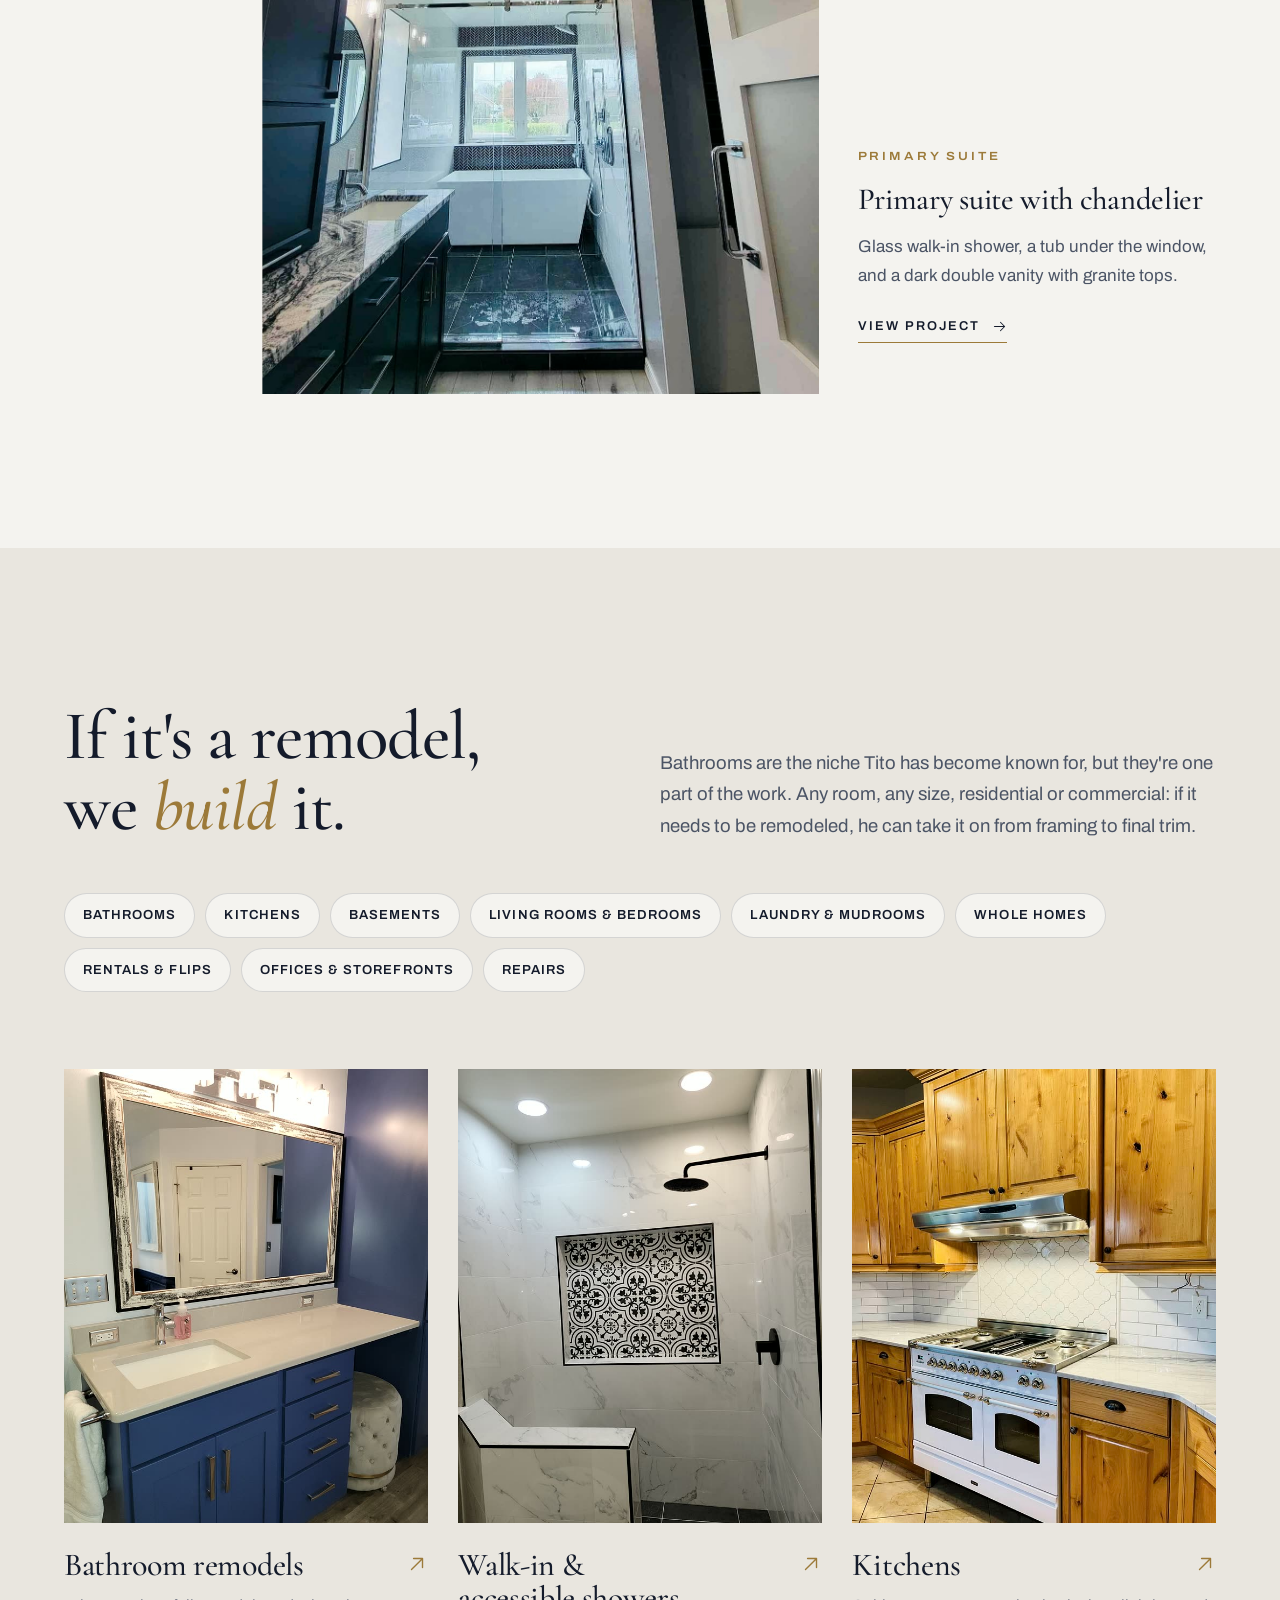
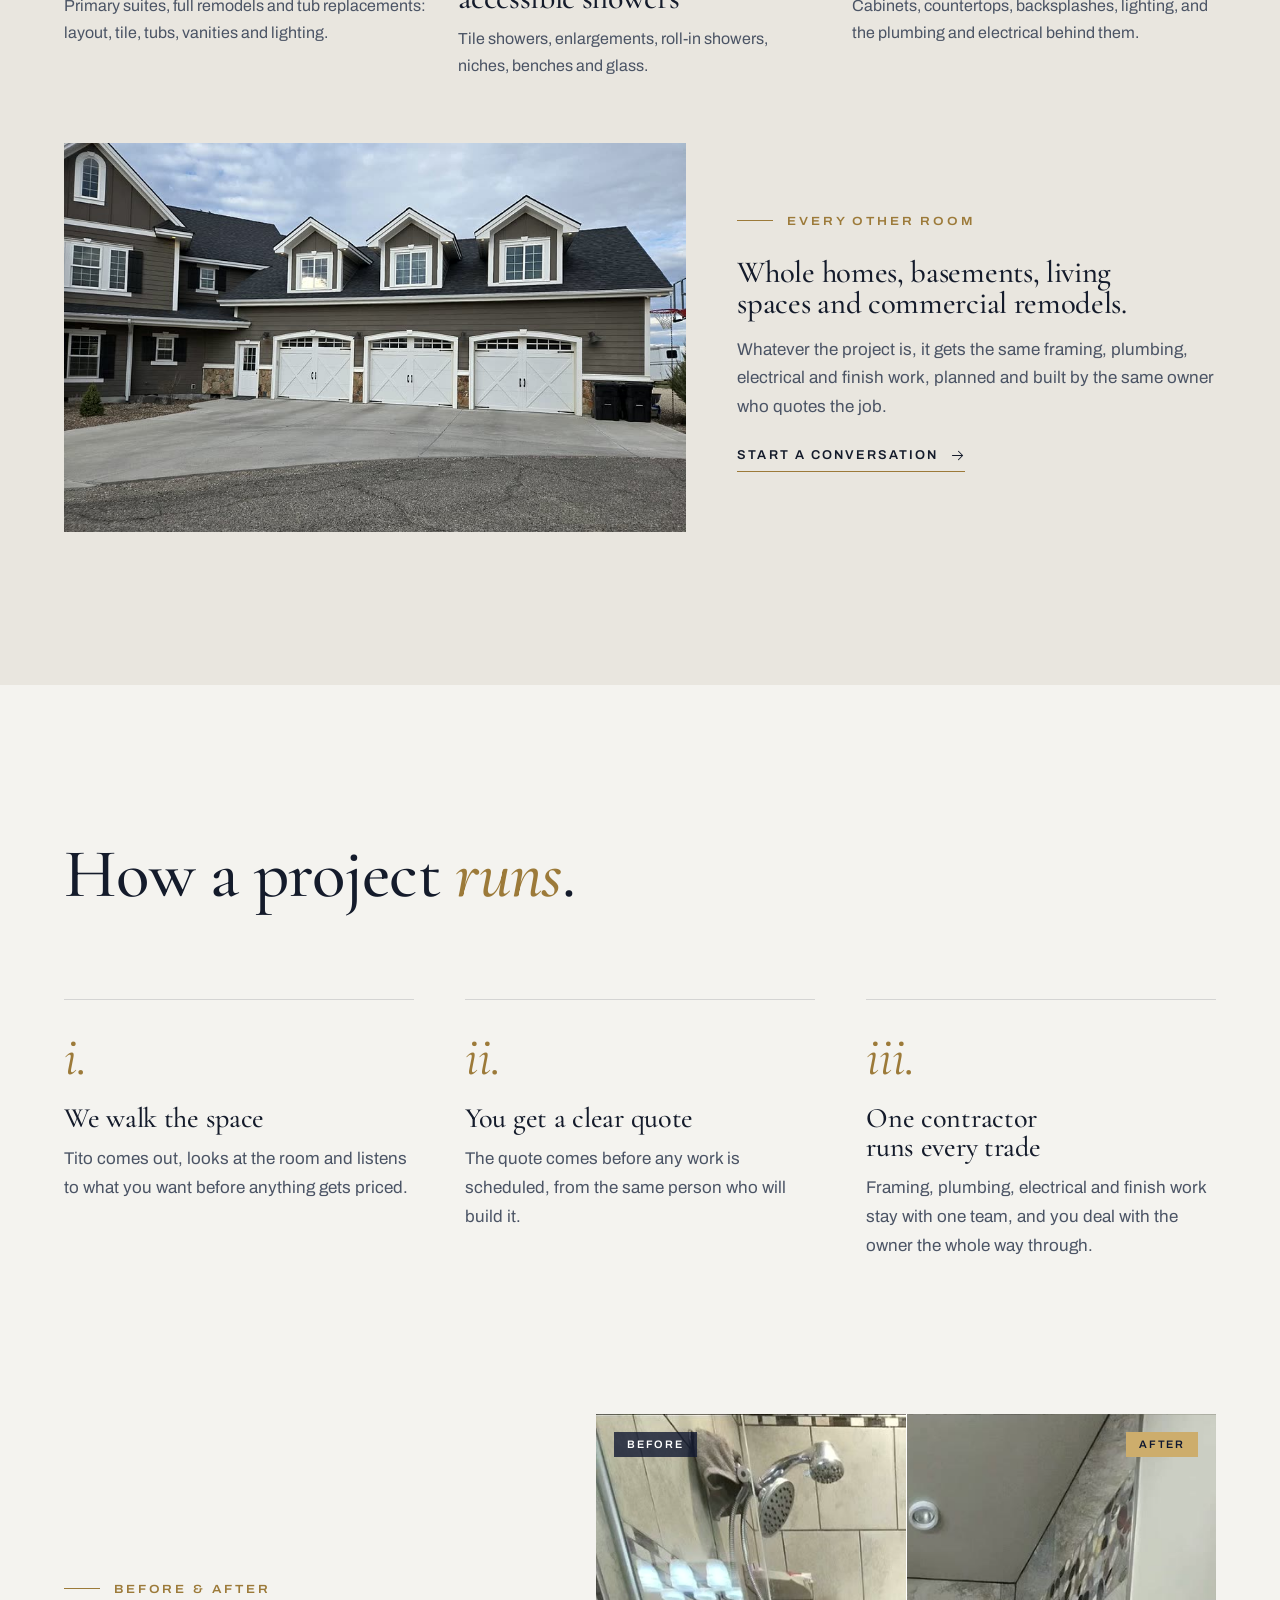
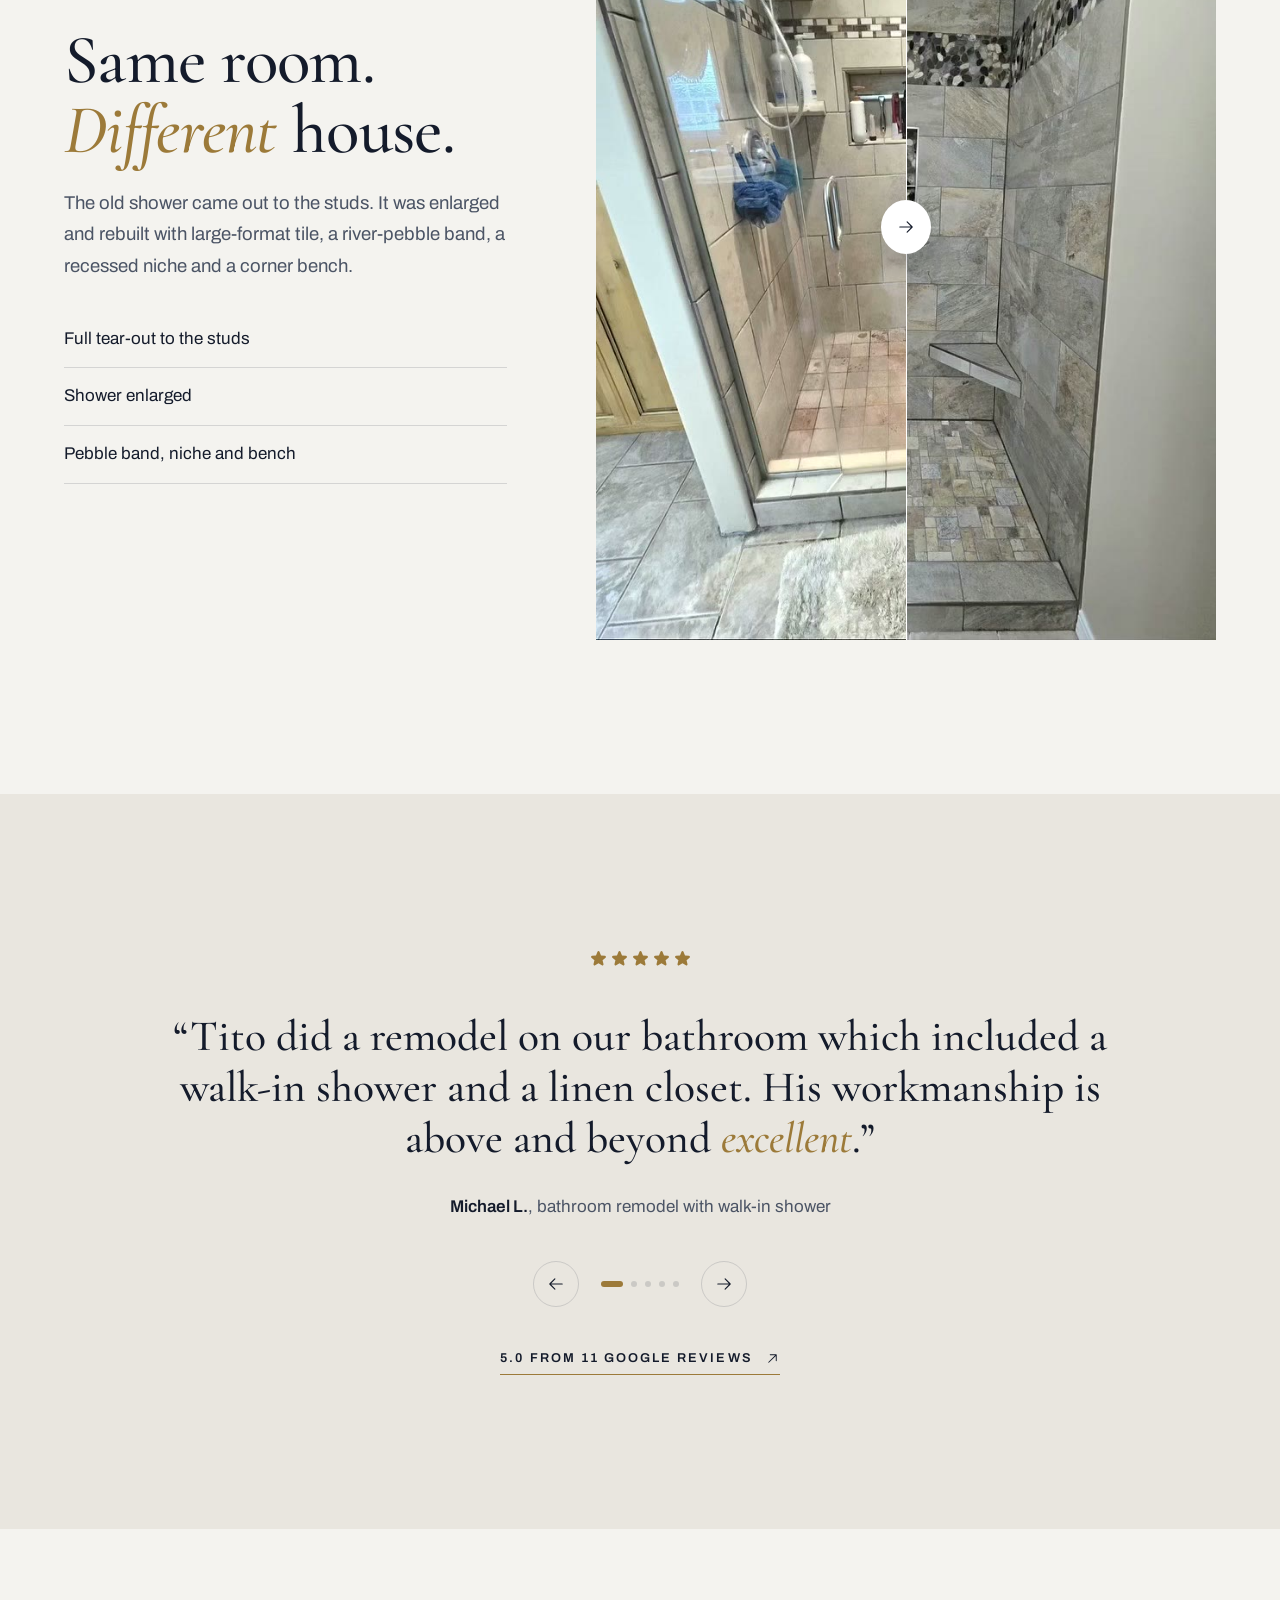
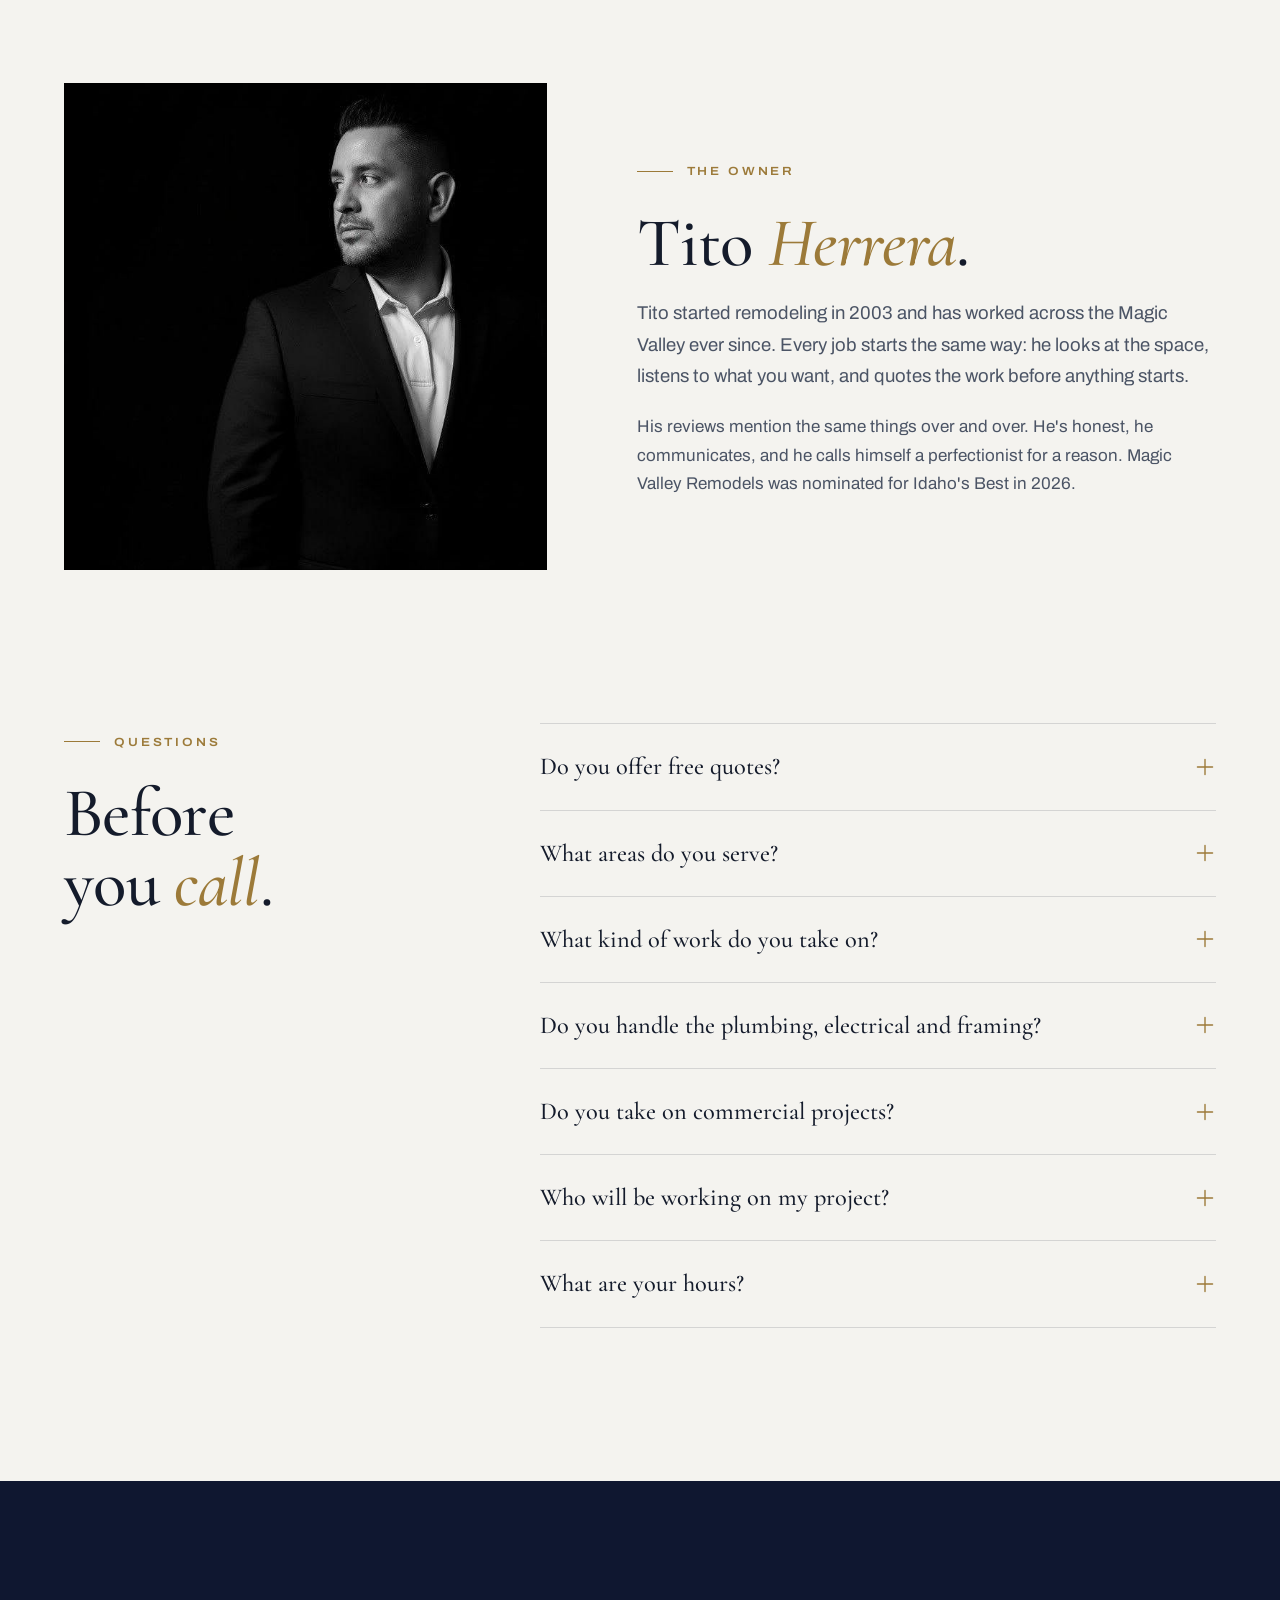
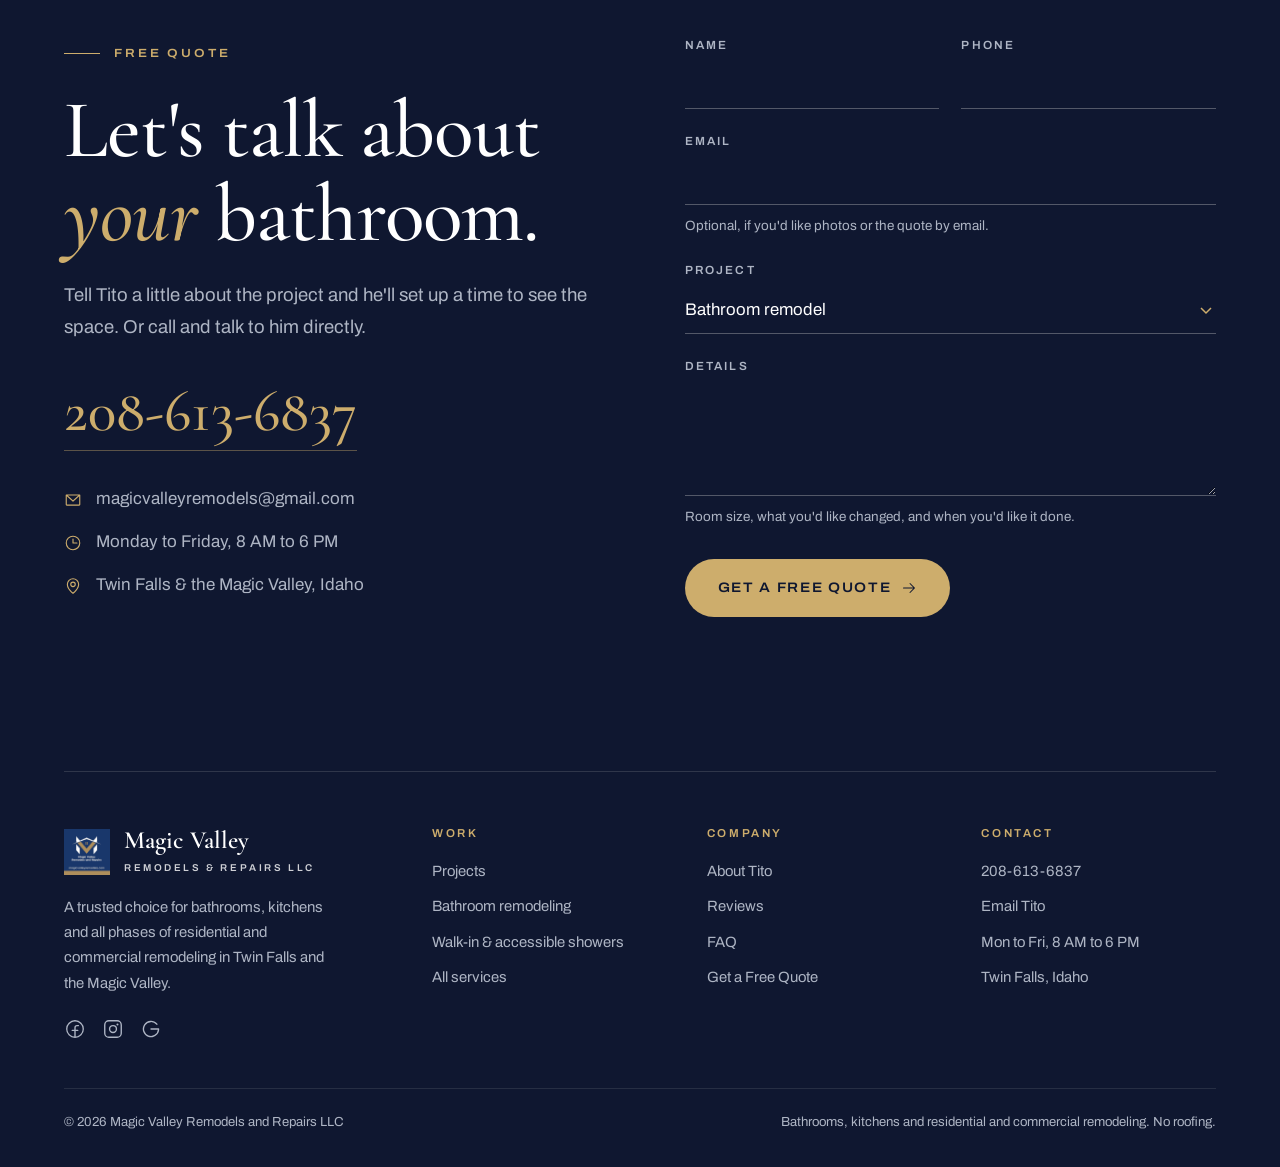
==== commit 3b3c5547: "Social icons in top bar on phones and tablets: index.html" ====
--- a/index.html
+++ b/index.html
@@ -30,7 +30,14 @@
 <body class="home">
   <div class="util"><div class="wrap">
     <div class="grp"><span><svg class="icon" aria-hidden="true"><use href="icons.svg#i-map-pin"/></svg>Twin Falls &amp; the Magic Valley</span><span class="hide-sm"><svg class="icon" aria-hidden="true"><use href="icons.svg#i-clock"/></svg>Mon to Fri, 8 AM to 6 PM</span></div>
-    <a href="tel:+12086136837"><svg class="icon" aria-hidden="true"><use href="icons.svg#i-phone"/></svg>208-613-6837</a>
+    <div class="grp util-r">
+      <span class="util-soc">
+        <a href="https://www.facebook.com/magicvalleyremodelsandrepairs" target="_blank" rel="noopener" aria-label="Facebook"><svg class="icon" aria-hidden="true"><use href="icons.svg#i-facebook-logo"/></svg></a>
+        <a href="https://www.instagram.com/magic_valley_remodels/" target="_blank" rel="noopener" aria-label="Instagram"><svg class="icon" aria-hidden="true"><use href="icons.svg#i-instagram-logo"/></svg></a>
+        <a href="https://www.google.com/maps?cid=8080386999738490906" target="_blank" rel="noopener" aria-label="Google reviews"><svg class="icon" aria-hidden="true"><use href="icons.svg#i-google-logo"/></svg></a>
+      </span>
+      <a href="tel:+12086136837"><svg class="icon" aria-hidden="true"><use href="icons.svg#i-phone"/></svg>208-613-6837</a>
+    </div>
   </div></div>
   <nav class="nav" id="nav" aria-label="Main"><div class="wrap">
     <a class="brand" href="./" aria-label="Magic Valley Remodels and Repairs, home">
--- a/styles.css
+++ b/styles.css
@@ -90,6 +90,11 @@
 .links a:not(.btn)::after { content: ""; position: absolute; left: 0; right: 0; bottom: 0; height: 1px; background: currentColor; transform: scaleX(0); transform-origin: right; transition: transform .45s var(--ease); }
 .links a:not(.btn):hover::after, .links a[aria-current="page"]::after { transform: scaleX(1); transform-origin: left; }
 .links .btn { padding: 15px 24px; font-size: .74rem; letter-spacing: .14em; }
+.links .nav-soc { display: flex; align-items: center; gap: 6px; padding-left: clamp(10px, 1.4vw, 22px); border-left: 1px solid currentColor; border-color: rgba(127, 127, 127, .35); }
+.links .nav-soc a { display: grid; place-items: center; width: 32px; height: 32px; padding: 0; border-radius: 50%; transition: background-color .3s, color .3s; }
+.links .nav-soc a::after { display: none; }
+.links .nav-soc a:hover { background: rgba(127, 127, 127, .18); }
+.links .nav-soc .icon { width: 18px; height: 18px; }
 .nav:not(.solid) .links .btn-navy { background: rgba(255,255,255,.12); border-color: rgba(255,255,255,.5); }
 .menu-btn { display: none; width: 48px; height: 48px; border: 0; background: none; color: inherit; cursor: pointer; place-items: center; }
 .menu-btn .icon { width: 28px; height: 28px; }
@@ -102,6 +107,8 @@
   .links.open { opacity: 1; visibility: visible; transform: none; }
   .links li a:not(.btn) { display: block; padding: 18px 2px; border-bottom: 1px solid var(--line); font-size: .9rem; }
   .links .btn { margin-top: 20px; width: 100%; padding: 18px; }
+  .links .nav-soc { border-left: 0; padding: 18px 0 0; gap: 12px; }
+  .links li.nav-soc a:not(.btn) { display: grid; width: 44px; height: 44px; padding: 0; border: 1px solid var(--line); }
   .nav:not(.solid) .links .btn-navy { background: var(--navy); }
   .util .grp span:not(:first-child) { display: none; }
 }
@@ -294,6 +301,10 @@
 .about .ph { aspect-ratio: 4 / 5; overflow: hidden; }
 .about .ph img { width: 100%; height: 112%; object-fit: cover; }
 .about p { margin-top: 20px; color: var(--ink-soft); }
+.about .ph-portrait { aspect-ratio: 672 / 678; background: #000; }
+.about .ph-portrait img { height: 100%; animation: none !important; }
+.kinds { list-style: none; display: flex; flex-wrap: wrap; gap: 10px; margin: calc(-1 * clamp(24px, 3vw, 48px)) 0 clamp(48px, 6vw, 80px); }
+.kinds li { padding: 10px 18px; border: 1px solid var(--line); border-radius: 999px; font-size: .82rem; font-weight: 600; letter-spacing: .08em; text-transform: uppercase; color: var(--ink); background: var(--paper); }
 
 /* ---------- FAQ ---------- */
 .faq-grid { display: grid; grid-template-columns: minmax(0, 4fr) minmax(0, 7fr); gap: clamp(40px, 7vw, 120px); align-items: start; }
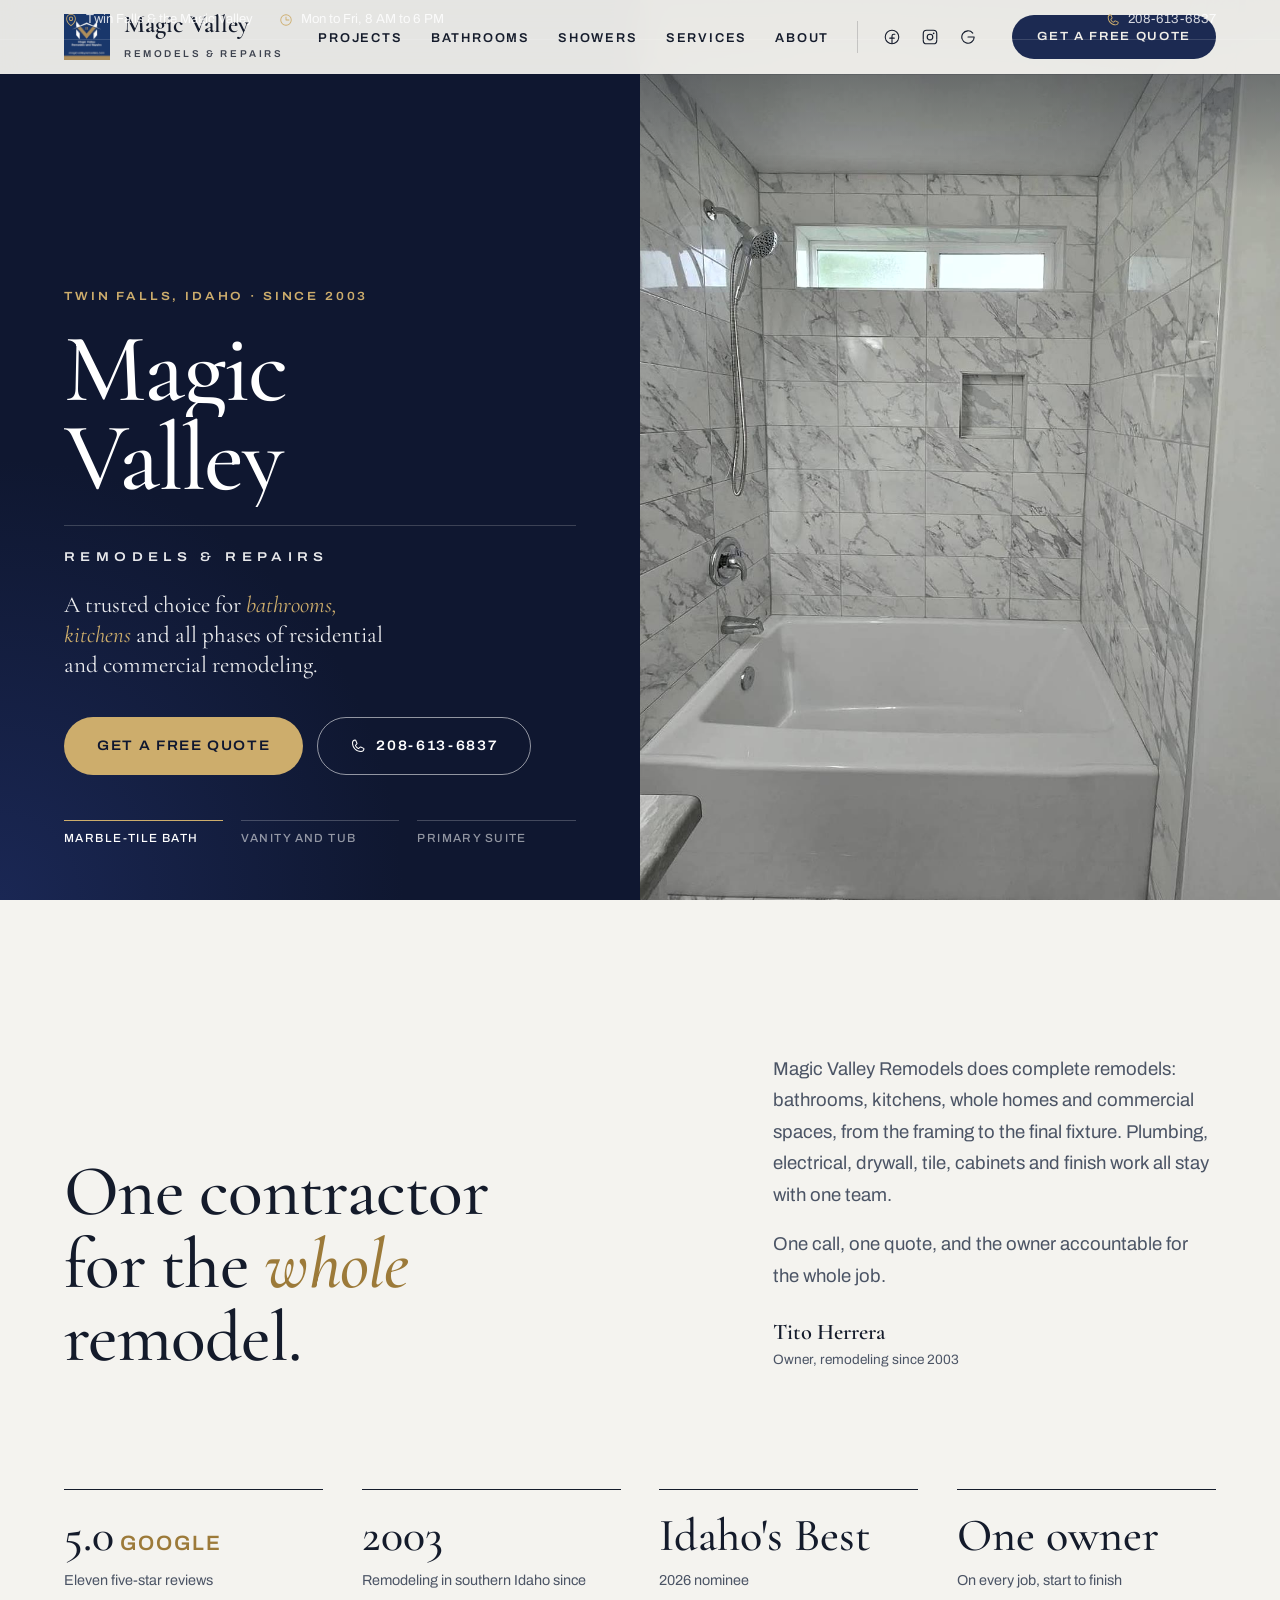
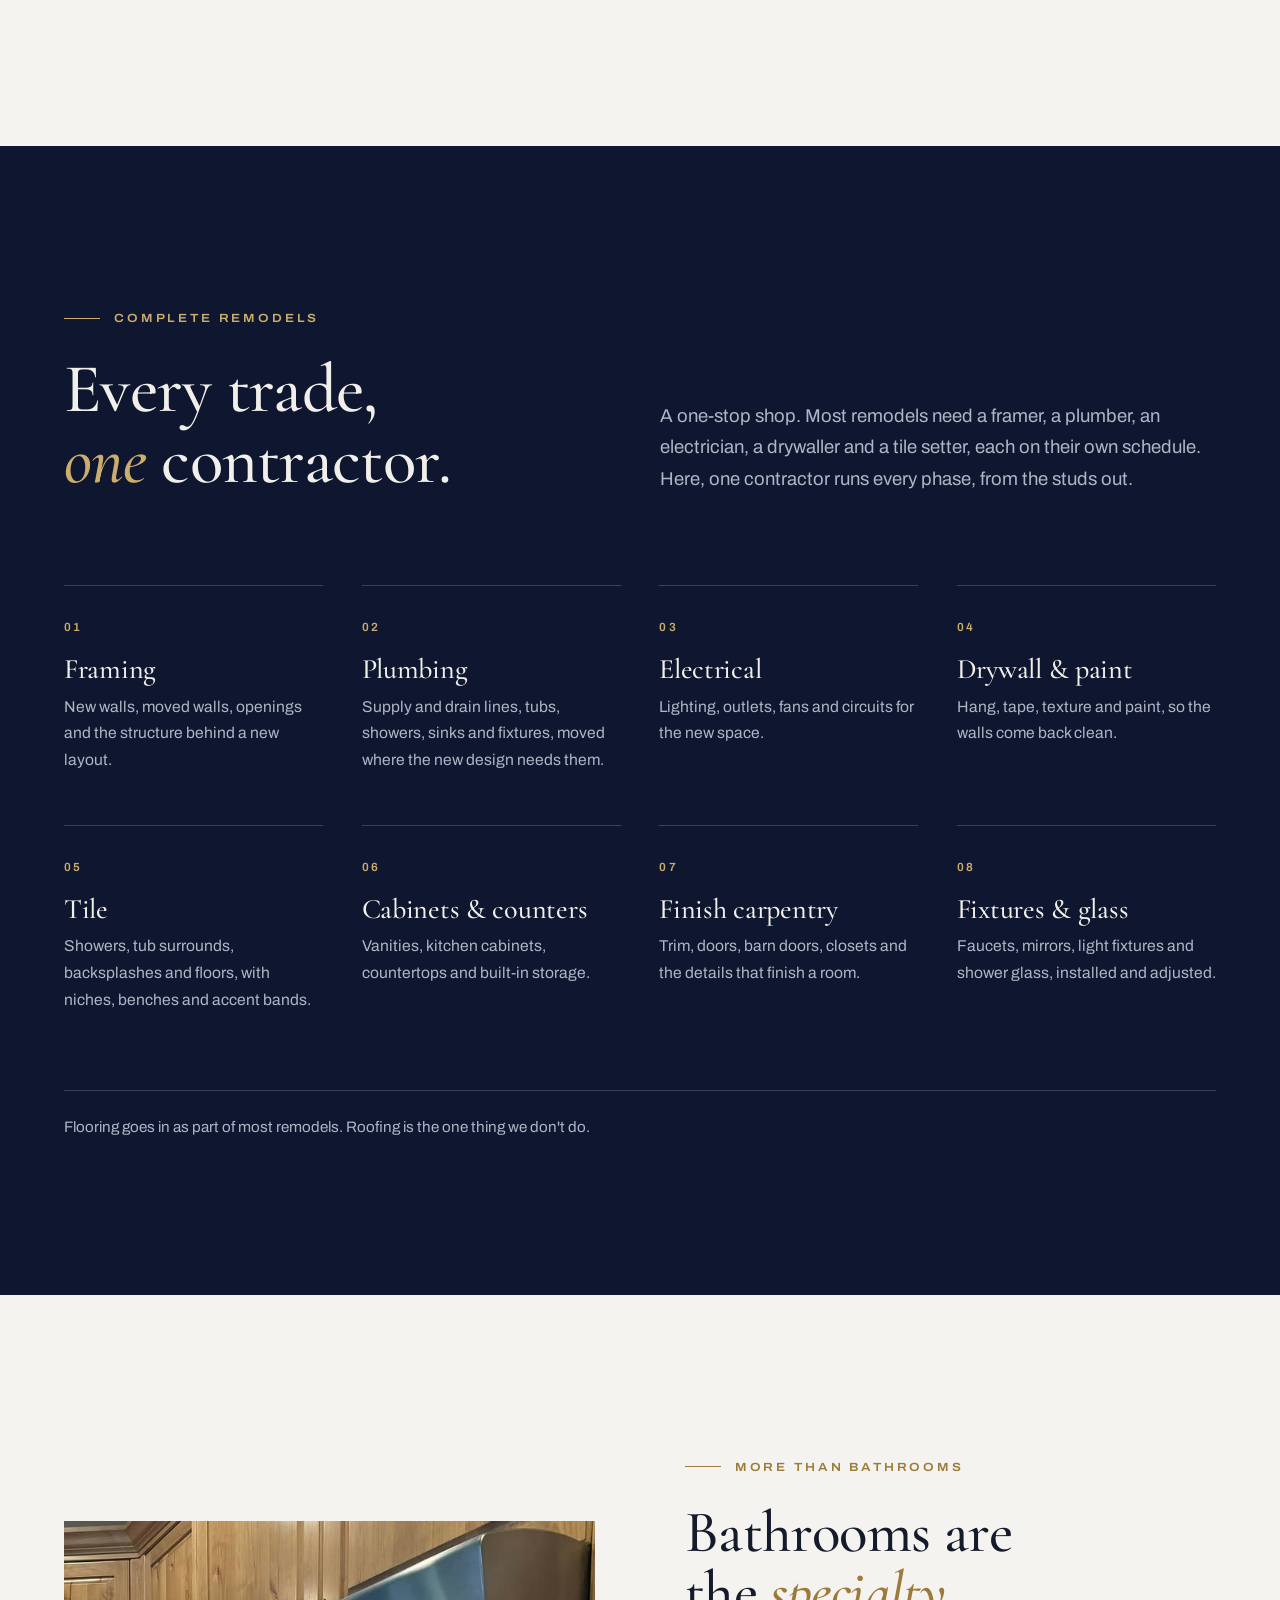
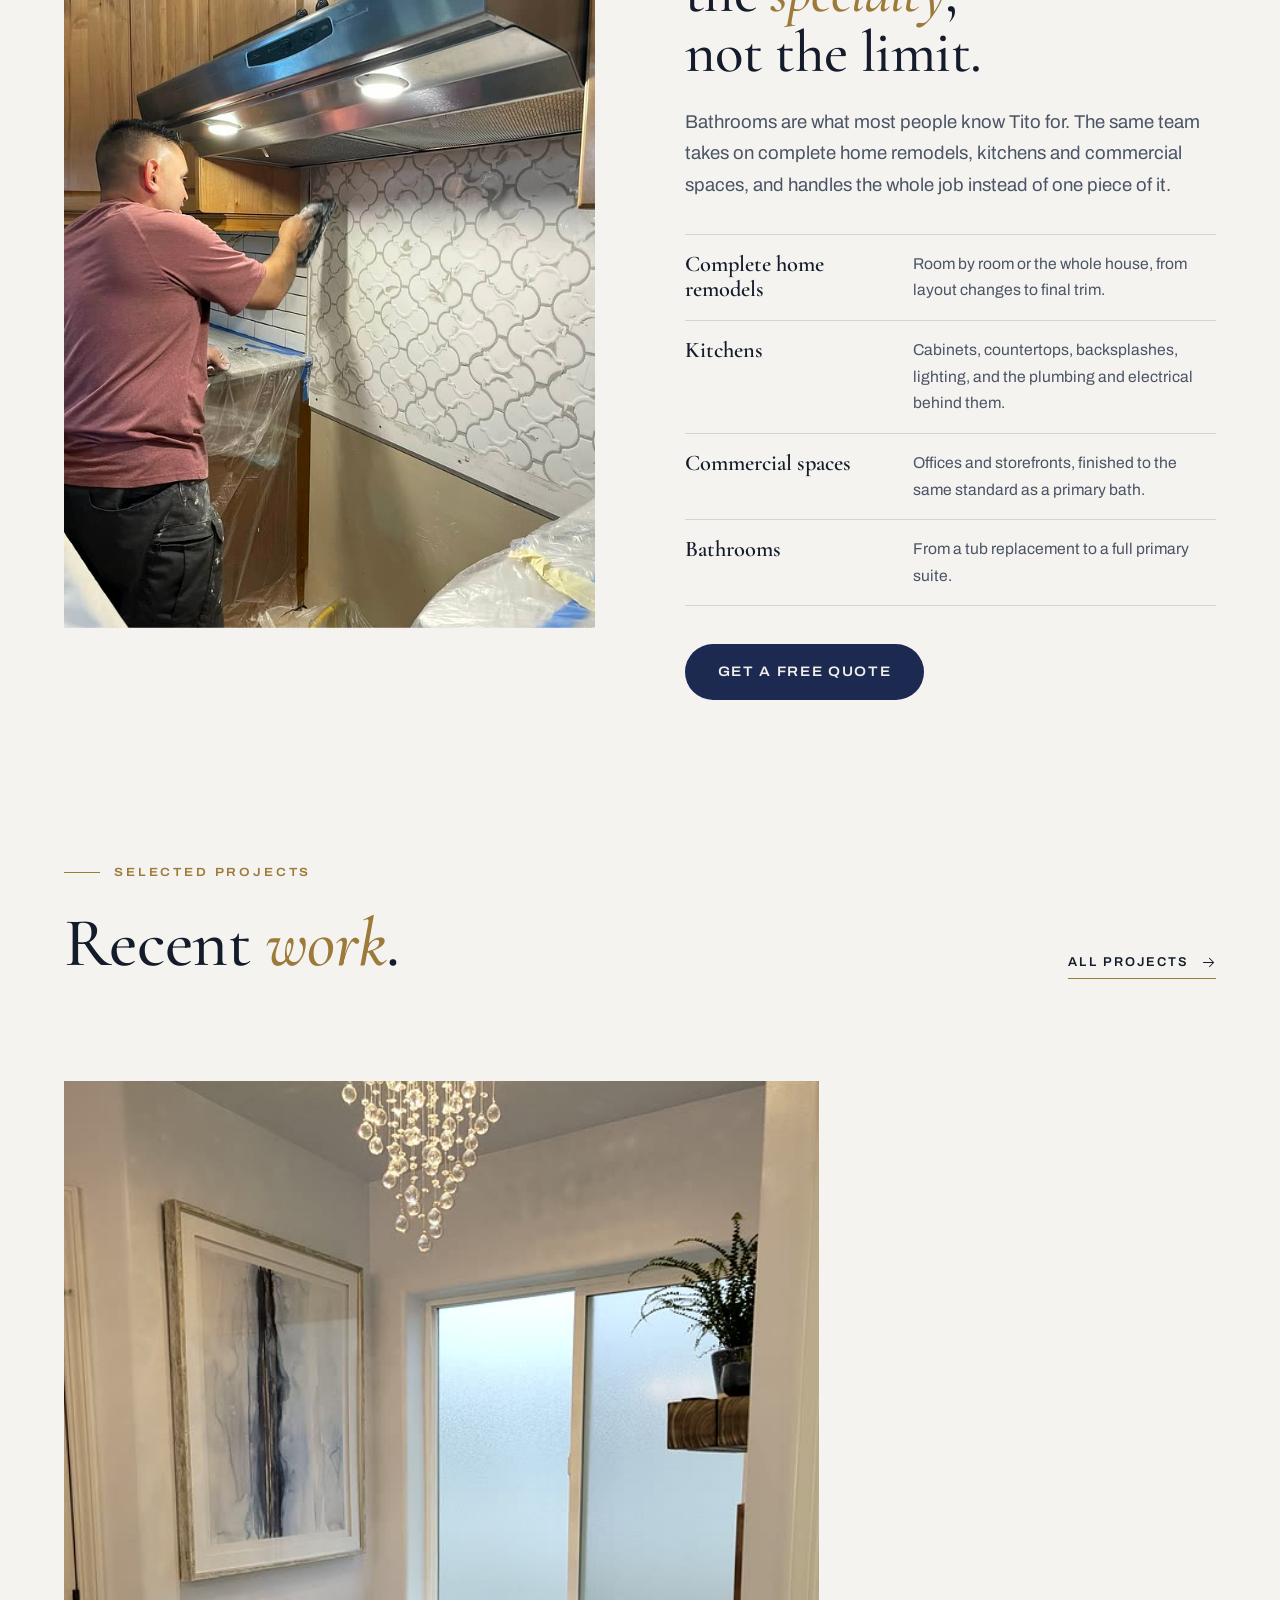
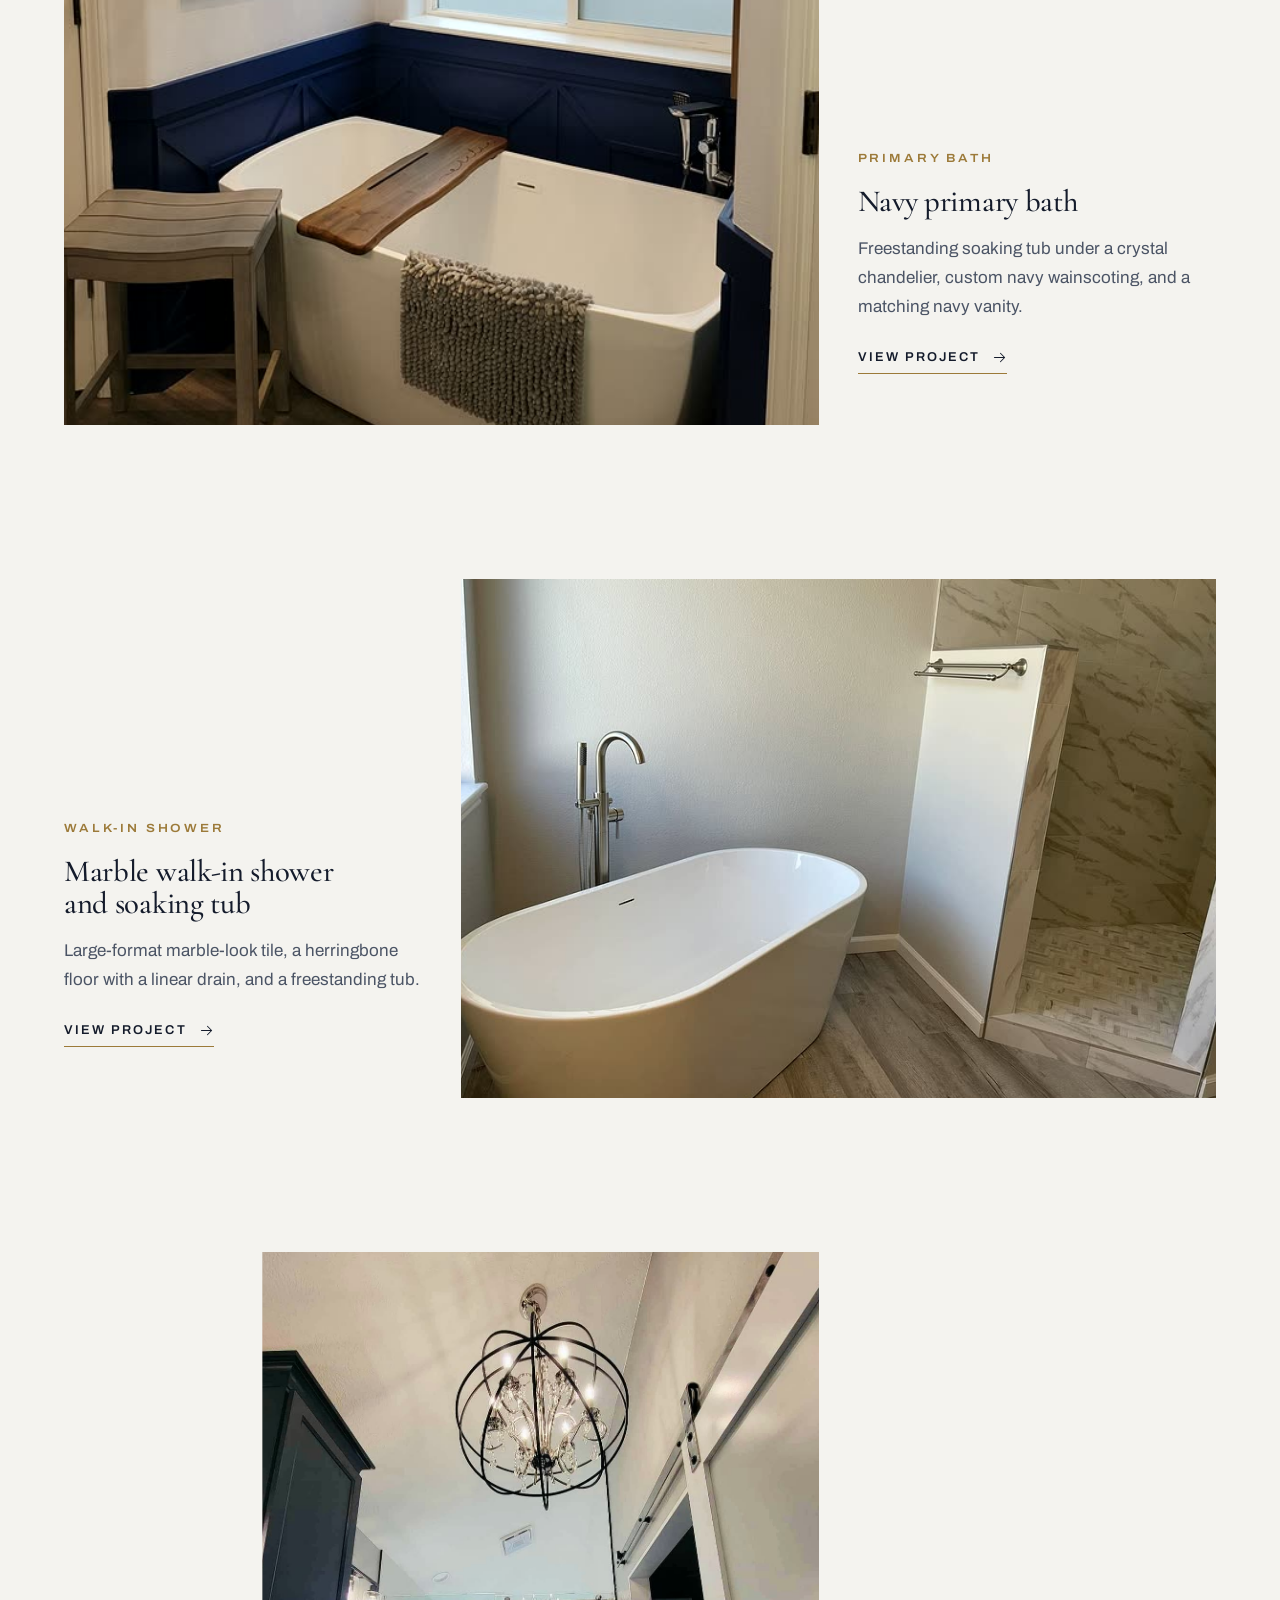
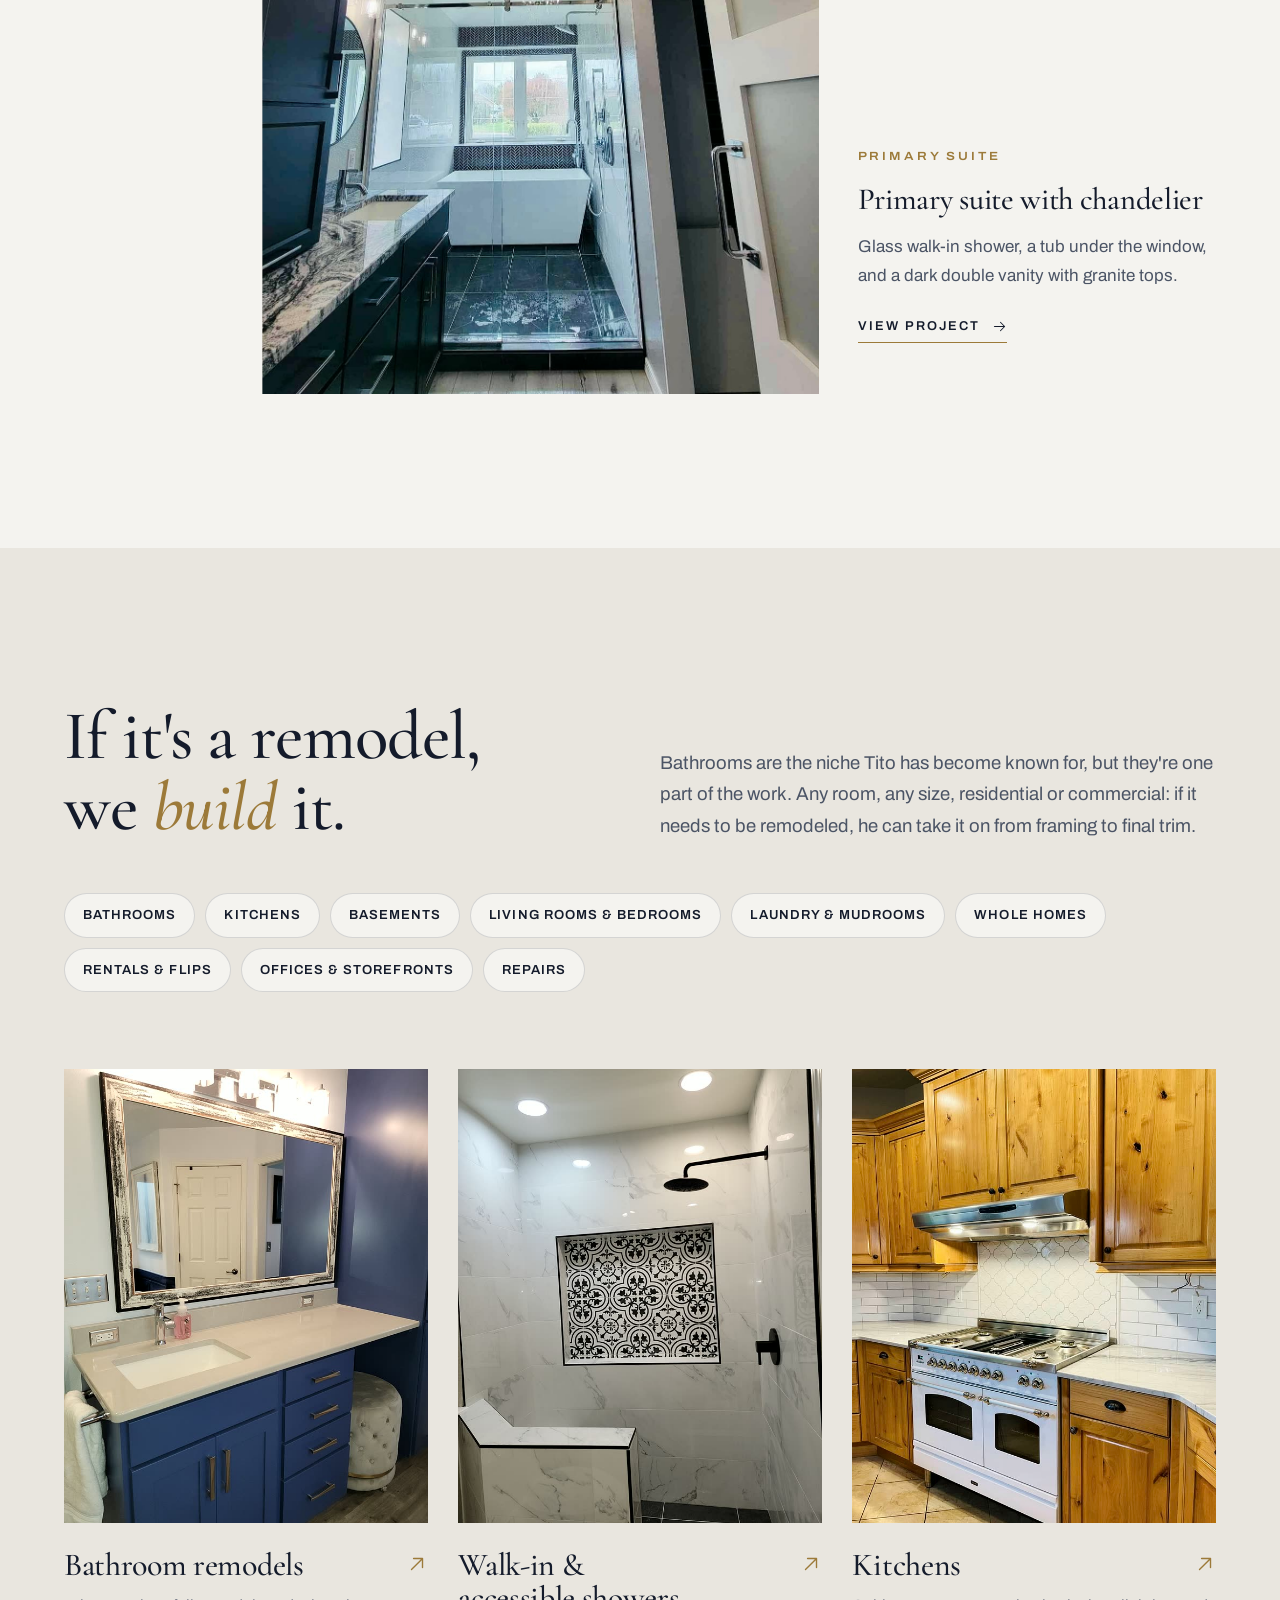
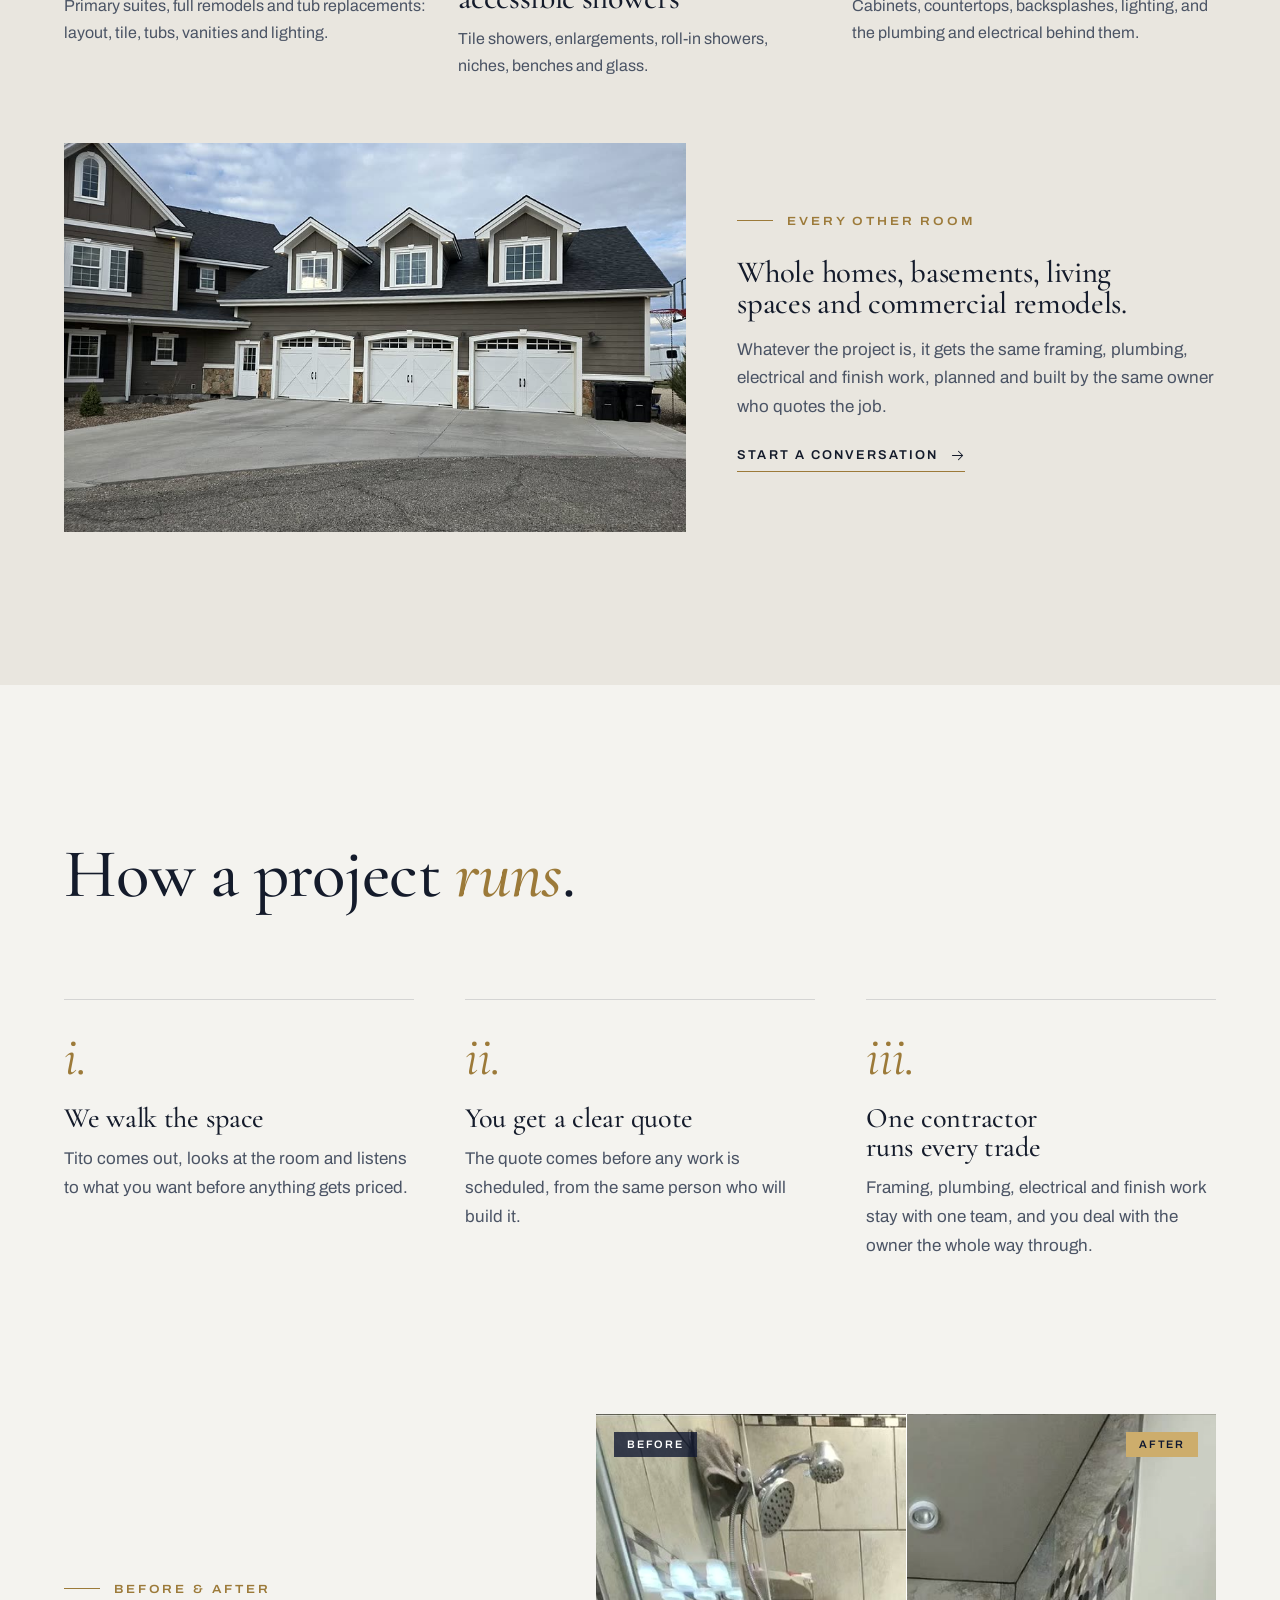
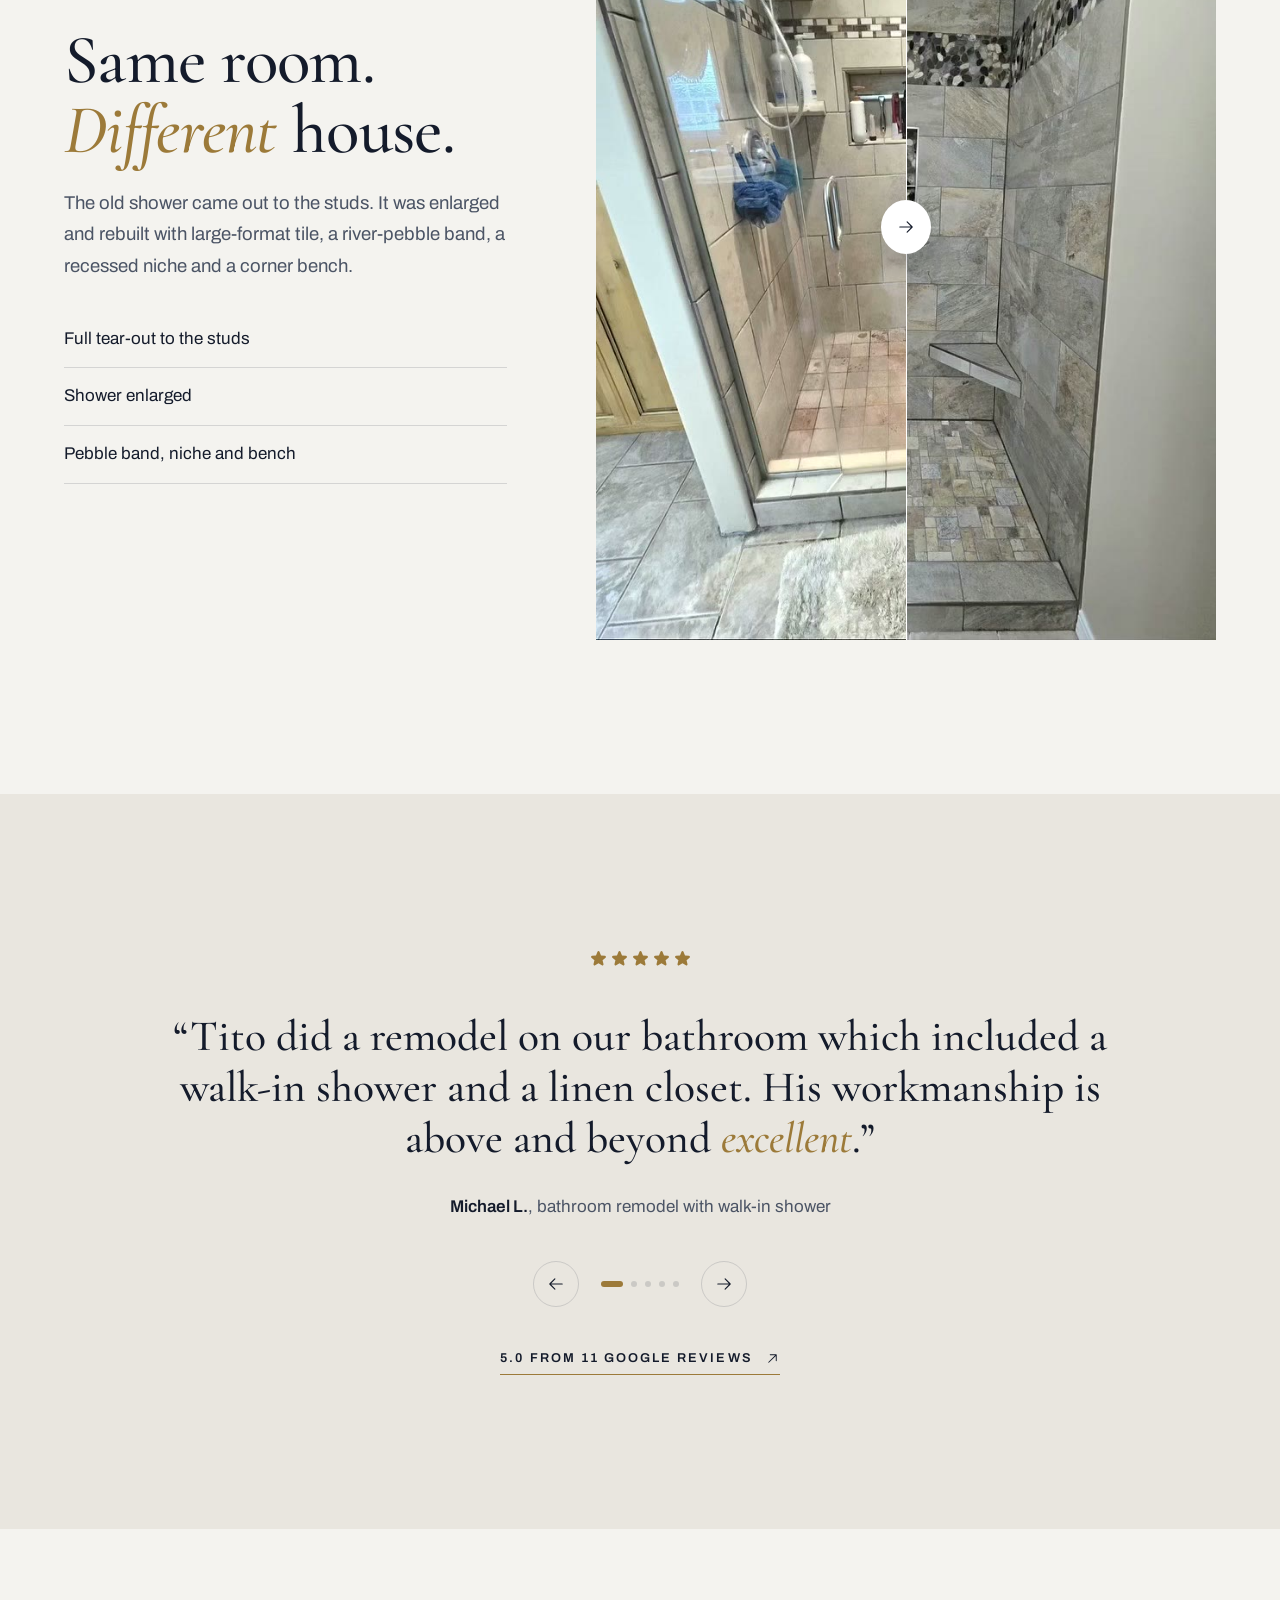
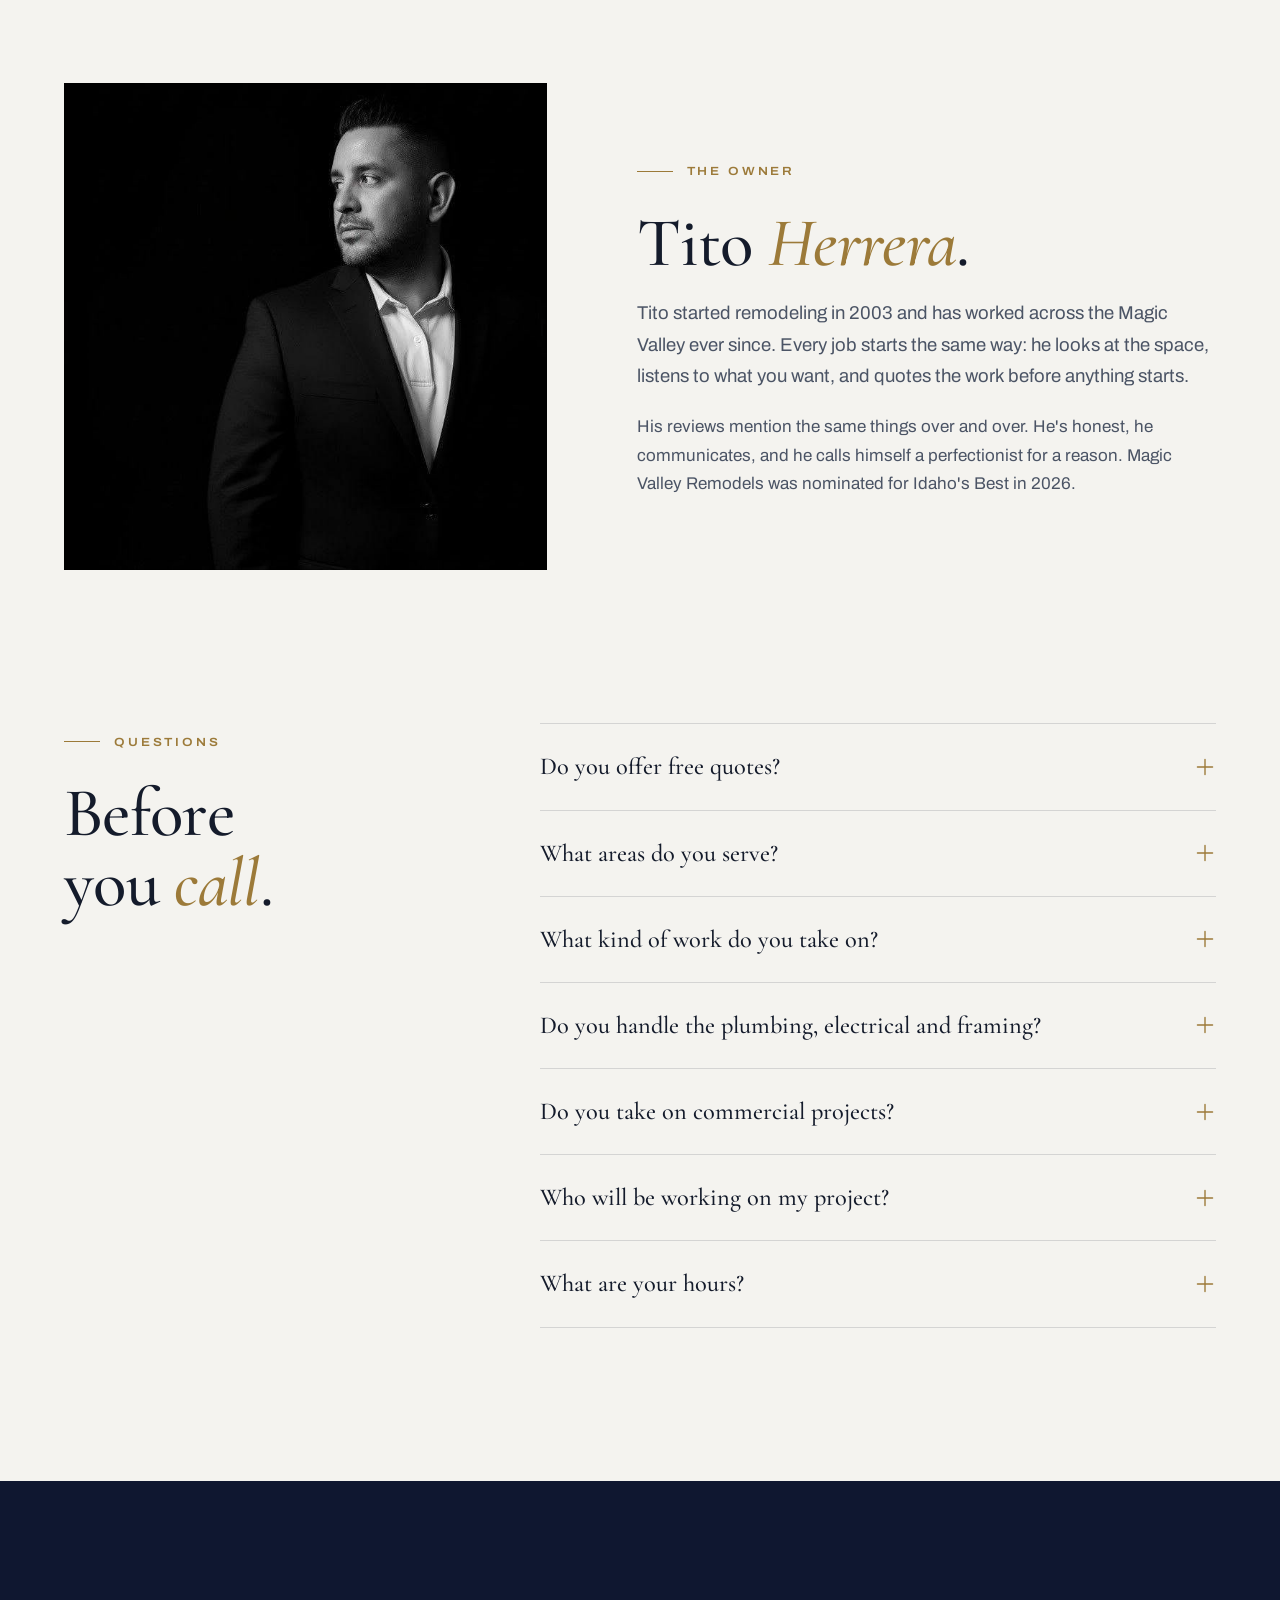
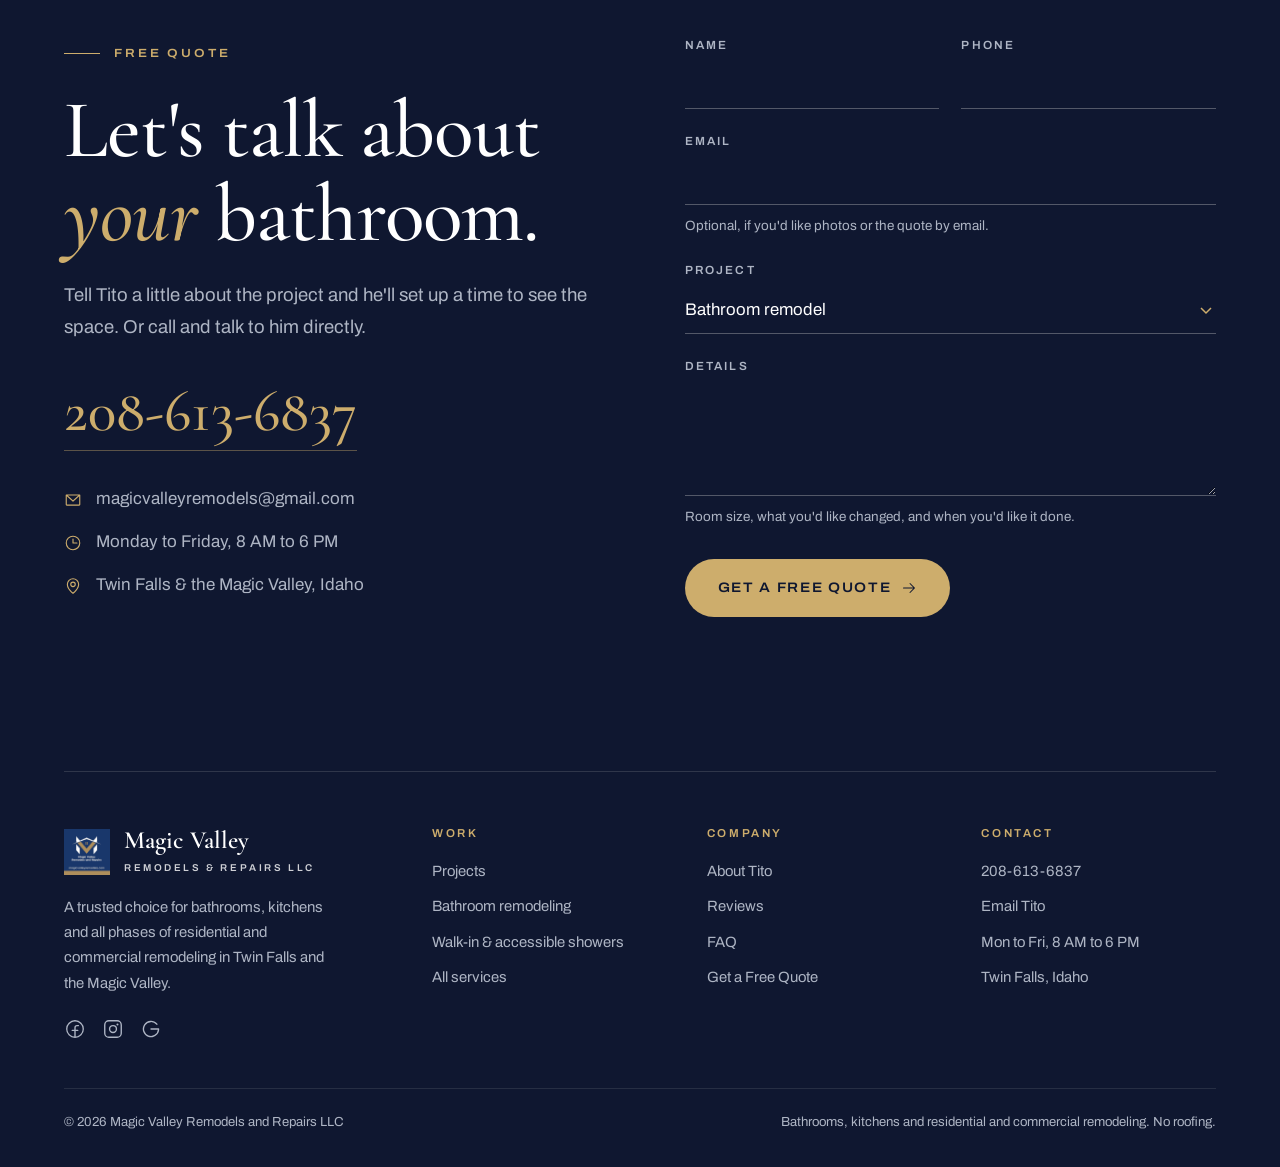
==== commit 6fce6ffe: "Move site to magicvalleyremodels.com: index.html" ====
--- a/index.html
+++ b/index.html
@@ -5,13 +5,13 @@
   <meta name="viewport" content="width=device-width, initial-scale=1.0">
   <title>Home &amp; Bathroom Remodeling Twin Falls, ID | Magic Valley Remodels &amp; Repairs</title>
   <meta name="description" content="A trusted choice for bathrooms, kitchens and all phases of residential and commercial remodeling in Twin Falls and the Magic Valley. Complete remodels, including framing, plumbing and electrical. Free quotes: 208-613-6837.">
-  <link rel="canonical" href="https://gcwebdesigner1-sudo.github.io/magic-valley-remodels/">
+  <link rel="canonical" href="https://magicvalleyremodels.com/">
   <meta property="og:type" content="website">
   <meta property="og:site_name" content="Magic Valley Remodels &amp; Repairs">
   <meta property="og:title" content="Home &amp; Bathroom Remodeling Twin Falls, ID | Magic Valley Remodels &amp; Repairs">
   <meta property="og:description" content="A trusted choice for bathrooms, kitchens and all phases of residential and commercial remodeling in Twin Falls and the Magic Valley. Complete remodels, including framing, plumbing and electrical. Free quotes: 208-613-6837.">
-  <meta property="og:image" content="https://gcwebdesigner1-sudo.github.io/magic-valley-remodels/img/og.jpg">
-  <meta property="og:url" content="https://gcwebdesigner1-sudo.github.io/magic-valley-remodels/">
+  <meta property="og:image" content="https://magicvalleyremodels.com/img/og.jpg">
+  <meta property="og:url" content="https://magicvalleyremodels.com/">
   <meta name="twitter:card" content="summary_large_image">
   <meta name="theme-color" content="#0f1730">
   <meta name="geo.region" content="US-ID">
@@ -23,8 +23,8 @@
   <link rel="preload" as="image" href="img/hero-tile-tall.jpg" media="(max-width: 900px), (max-aspect-ratio: 1/1)">
   <link rel="stylesheet" href="styles.css">
   <script>document.documentElement.classList.add('js')</script>
-  <script type="application/ld+json">{"@context": "https://schema.org", "@type": "GeneralContractor", "@id": "https://gcwebdesigner1-sudo.github.io/magic-valley-remodels/#business", "name": "Magic Valley Remodels and Repairs LLC", "alternateName": "Magic Valley Remodels", "slogan": "A trusted choice for bathrooms, kitchens and all phases of residential and commercial remodeling.", "url": "https://gcwebdesigner1-sudo.github.io/magic-valley-remodels/", "logo": "https://gcwebdesigner1-sudo.github.io/magic-valley-remodels/images/logo.jpg", "image": ["https://gcwebdesigner1-sudo.github.io/magic-valley-remodels/img/og.jpg", "https://gcwebdesigner1-sudo.github.io/magic-valley-remodels/img/navy-tub.jpg", "https://gcwebdesigner1-sudo.github.io/magic-valley-remodels/img/pattern-niche.jpg", "https://gcwebdesigner1-sudo.github.io/magic-valley-remodels/img/suite-chandelier.jpg"], "description": "Complete residential and commercial remodeling, including framing, plumbing and electrical, plus bathrooms, walk-in and accessible tile showers and kitchens in Twin Falls and the Magic Valley, Idaho. Owner Tito Herrera has been remodeling since 2003.", "telephone": "+1-208-613-6837", "email": "magicvalleyremodels@gmail.com", "foundingDate": "2003", "founder": {"@type": "Person", "name": "Tito Herrera"}, "address": {"@type": "PostalAddress", "addressLocality": "Twin Falls", "addressRegion": "ID", "postalCode": "83301", "addressCountry": "US"}, "geo": {"@type": "GeoCoordinates", "latitude": 42.55947, "longitude": -114.44743}, "areaServed": [{"@type": "City", "name": "Twin Falls, Idaho"}, {"@type": "AdministrativeArea", "name": "Magic Valley, Idaho"}], "openingHoursSpecification": [{"@type": "OpeningHoursSpecification", "dayOfWeek": ["Monday", "Tuesday", "Wednesday", "Thursday", "Friday"], "opens": "08:00", "closes": "18:00"}], "aggregateRating": {"@type": "AggregateRating", "ratingValue": "5.0", "reviewCount": "11", "bestRating": "5"}, "sameAs": ["https://www.google.com/maps?cid=8080386999738490906", "https://www.facebook.com/magicvalleyremodelsandrepairs", "https://www.instagram.com/magic_valley_remodels/", "https://www.yelp.com/biz/magic-valley-remodels-and-repairs-twin-falls-2", "https://www.angi.com/companylist/us/id/csi/magic-valley-remodels-and-repairs-reviews-123542163.htm"], "knowsAbout": ["Complete home remodeling", "Bathroom remodeling", "Kitchen remodeling", "Commercial remodeling", "Framing", "Plumbing", "Electrical", "Drywall", "Tile installation", "Cabinets and countertops", "Finish carpentry", "Walk-in showers", "Accessible roll-in showers"], "hasOfferCatalog": {"@type": "OfferCatalog", "name": "Remodeling services", "itemListElement": [{"@type": "Offer", "itemOffered": {"@type": "Service", "name": "Bathroom remodeling", "url": "https://gcwebdesigner1-sudo.github.io/magic-valley-remodels/bathroom-remodeling/"}}, {"@type": "Offer", "itemOffered": {"@type": "Service", "name": "Walk-in and accessible showers", "url": "https://gcwebdesigner1-sudo.github.io/magic-valley-remodels/walk-in-showers/"}}, {"@type": "Offer", "itemOffered": {"@type": "Service", "name": "Kitchen remodeling"}}, {"@type": "Offer", "itemOffered": {"@type": "Service", "name": "Complete home remodeling, including framing, plumbing and electrical"}}, {"@type": "Offer", "itemOffered": {"@type": "Service", "name": "Commercial remodeling"}}, {"@type": "Offer", "itemOffered": {"@type": "Service", "name": "Repairs and finish work"}}]}}</script>
-  <script type="application/ld+json">{"@context": "https://schema.org", "@type": "WebSite", "name": "Magic Valley Remodels & Repairs", "url": "https://gcwebdesigner1-sudo.github.io/magic-valley-remodels/"}</script>
+  <script type="application/ld+json">{"@context": "https://schema.org", "@type": "GeneralContractor", "@id": "https://magicvalleyremodels.com/#business", "name": "Magic Valley Remodels and Repairs LLC", "alternateName": "Magic Valley Remodels", "slogan": "A trusted choice for bathrooms, kitchens and all phases of residential and commercial remodeling.", "url": "https://magicvalleyremodels.com/", "logo": "https://magicvalleyremodels.com/images/logo.jpg", "image": ["https://magicvalleyremodels.com/img/og.jpg", "https://magicvalleyremodels.com/img/navy-tub.jpg", "https://magicvalleyremodels.com/img/pattern-niche.jpg", "https://magicvalleyremodels.com/img/suite-chandelier.jpg"], "description": "Complete residential and commercial remodeling, including framing, plumbing and electrical, plus bathrooms, walk-in and accessible tile showers and kitchens in Twin Falls and the Magic Valley, Idaho. Owner Tito Herrera has been remodeling since 2003.", "telephone": "+1-208-613-6837", "email": "magicvalleyremodels@gmail.com", "foundingDate": "2003", "founder": {"@type": "Person", "name": "Tito Herrera"}, "address": {"@type": "PostalAddress", "addressLocality": "Twin Falls", "addressRegion": "ID", "postalCode": "83301", "addressCountry": "US"}, "geo": {"@type": "GeoCoordinates", "latitude": 42.55947, "longitude": -114.44743}, "areaServed": [{"@type": "City", "name": "Twin Falls, Idaho"}, {"@type": "AdministrativeArea", "name": "Magic Valley, Idaho"}], "openingHoursSpecification": [{"@type": "OpeningHoursSpecification", "dayOfWeek": ["Monday", "Tuesday", "Wednesday", "Thursday", "Friday"], "opens": "08:00", "closes": "18:00"}], "aggregateRating": {"@type": "AggregateRating", "ratingValue": "5.0", "reviewCount": "11", "bestRating": "5"}, "sameAs": ["https://www.google.com/maps?cid=8080386999738490906", "https://www.facebook.com/magicvalleyremodelsandrepairs", "https://www.instagram.com/magic_valley_remodels/", "https://www.yelp.com/biz/magic-valley-remodels-and-repairs-twin-falls-2", "https://www.angi.com/companylist/us/id/csi/magic-valley-remodels-and-repairs-reviews-123542163.htm"], "knowsAbout": ["Complete home remodeling", "Bathroom remodeling", "Kitchen remodeling", "Commercial remodeling", "Framing", "Plumbing", "Electrical", "Drywall", "Tile installation", "Cabinets and countertops", "Finish carpentry", "Walk-in showers", "Accessible roll-in showers"], "hasOfferCatalog": {"@type": "OfferCatalog", "name": "Remodeling services", "itemListElement": [{"@type": "Offer", "itemOffered": {"@type": "Service", "name": "Bathroom remodeling", "url": "https://magicvalleyremodels.com/bathroom-remodeling/"}}, {"@type": "Offer", "itemOffered": {"@type": "Service", "name": "Walk-in and accessible showers", "url": "https://magicvalleyremodels.com/walk-in-showers/"}}, {"@type": "Offer", "itemOffered": {"@type": "Service", "name": "Kitchen remodeling"}}, {"@type": "Offer", "itemOffered": {"@type": "Service", "name": "Complete home remodeling, including framing, plumbing and electrical"}}, {"@type": "Offer", "itemOffered": {"@type": "Service", "name": "Commercial remodeling"}}, {"@type": "Offer", "itemOffered": {"@type": "Service", "name": "Repairs and finish work"}}]}}</script>
+  <script type="application/ld+json">{"@context": "https://schema.org", "@type": "WebSite", "name": "Magic Valley Remodels & Repairs", "url": "https://magicvalleyremodels.com/"}</script>
   <script type="application/ld+json">{"@context": "https://schema.org", "@type": "FAQPage", "mainEntity": [{"@type": "Question", "name": "Do you offer free quotes?", "acceptedAnswer": {"@type": "Answer", "text": "Yes. Call 208-613-6837 or send the form below with a few details, and Tito will set up a time to look at the space."}}, {"@type": "Question", "name": "What areas do you serve?", "acceptedAnswer": {"@type": "Answer", "text": "Twin Falls and the surrounding Magic Valley in southern Idaho."}}, {"@type": "Question", "name": "What kind of work do you take on?", "acceptedAnswer": {"@type": "Answer", "text": "Complete remodels: bathrooms, kitchens, whole homes and commercial spaces, including the framing, plumbing and electrical. Bathrooms are a specialty. Flooring goes in as part of most remodels. The one thing we don't do is roofing."}}, {"@type": "Question", "name": "Do you handle the plumbing, electrical and framing?", "acceptedAnswer": {"@type": "Answer", "text": "Yes. They're part of the remodel, so you don't have to hire and schedule separate trades. One contractor runs the whole job, from the studs out."}}, {"@type": "Question", "name": "Do you take on commercial projects?", "acceptedAnswer": {"@type": "Answer", "text": "Yes. Commercial spaces get the same planning and finish work as a home remodel. Call or send the form with what you have in mind."}}, {"@type": "Question", "name": "Who will be working on my project?", "acceptedAnswer": {"@type": "Answer", "text": "Tito Herrera, the owner, runs the job, and you deal with him directly."}}, {"@type": "Question", "name": "What are your hours?", "acceptedAnswer": {"@type": "Answer", "text": "Monday to Friday, 8 AM to 6 PM. Closed Saturday and Sunday."}}]}</script>
 </head>
 <body class="home">
--- a/styles.css
+++ b/styles.css
@@ -74,6 +74,12 @@
 .util span, .util a { display: inline-flex; align-items: center; gap: 8px; text-decoration: none; }
 .util .icon { width: 14px; height: 14px; color: var(--gold-soft); }
 .util .grp { display: flex; gap: 26px; }
+.util .util-r { align-items: center; gap: 20px; }
+.util .util-soc { gap: 4px; padding-right: 20px; border-right: 1px solid rgba(127, 127, 127, .35); }
+.util .util-soc a { display: grid; place-items: center; width: 26px; height: 26px; border-radius: 50%; transition: background-color .3s; }
+.util .util-soc a:hover { background: rgba(127, 127, 127, .2); }
+.util .util-soc .icon { width: 15px; height: 15px; color: currentColor; }
+@media (min-width: 1061px) { .util .util-soc { display: none; } }
 .page .util { position: relative; color: var(--ink-soft); background: var(--stone); border-bottom: 0; }
 .page .util .icon { color: var(--gold); }
 
@@ -112,7 +118,7 @@
   .nav:not(.solid) .links .btn-navy { background: var(--navy); }
   .util .grp span:not(:first-child) { display: none; }
 }
-@media (max-width: 560px) { .util .grp .hide-sm { display: none; } .brand .bn { font-size: 1.3rem; } }
+@media (max-width: 560px) { .util .grp .hide-sm { display: none; } .util .util-r { gap: 12px; } .util .util-soc { padding-right: 12px; gap: 0; } .util .grp:first-child span { font-size: 0; gap: 0; } .util .grp:first-child span::after { content: "Twin Falls, ID"; font-size: .78rem; margin-left: 6px; } .brand .bn { font-size: 1.3rem; } }
 
 /* ---------- hero: split on wide screens (copy left, whole photo right); full-bleed on phones ---------- */
 .hero { position: relative; height: 100vh; height: 100svh; min-height: 640px; overflow: hidden; color: #fff; background: var(--navy-deep); }
